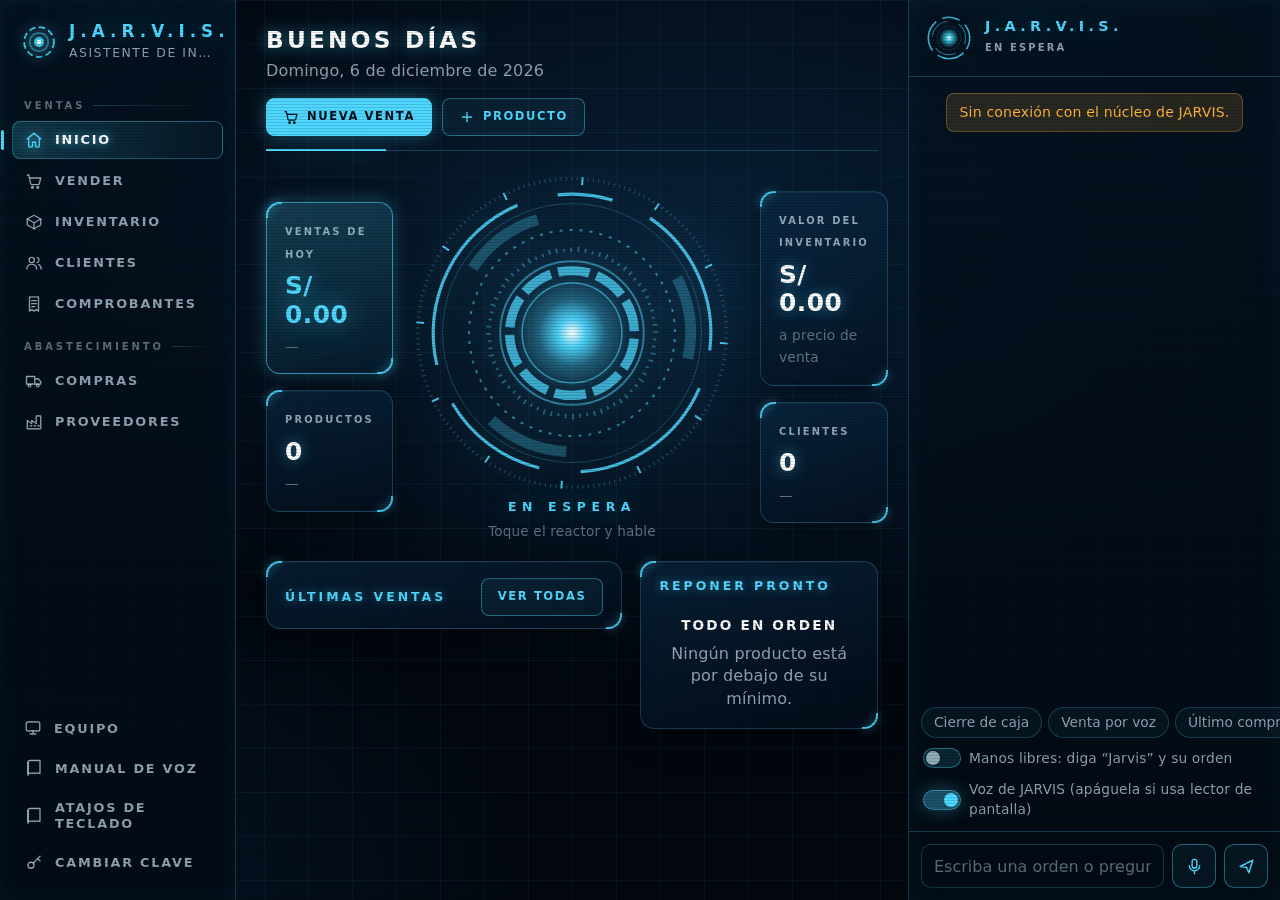
==== src/main/resources/static/index.html @ 6d007432 "chat de voz Y cerebro offline" ====
<!DOCTYPE html>
<html lang="es">
<head>
<meta charset="UTF-8">
<meta name="viewport" content="width=device-width, initial-scale=1, viewport-fit=cover">
<meta name="theme-color" content="#02070f">
<link rel="manifest" href="manifest.json">
<link rel="icon" href="icon.svg">
<title>J.A.R.V.I.S.</title>
<style>
  /* Holograma JARVIS: la identidad de Iron Man, pulida. Fondo azul noche con brillo cian, cuadrícula sutil,
     paneles de vidrio con esquinas de mira, Orbitron y Rajdhani si están instaladas (no se descargan: sin internet); si no, Segoe UI.
     Un solo estilo oscuro (un holograma claro pierde el efecto). Sin Internet, las fuentes caen a las del sistema. */
  :root {
    --c: 79, 216, 255;                       /* cian holográfico (r,g,b) */
    --bg: #02070f; --surface: rgba(8, 32, 56, .46); --surface-2: rgba(10, 40, 70, .55); --hover: rgba(var(--c), .1);
    --border: rgba(var(--c), .22); --border-strong: rgba(var(--c), .42);
    --text: #d8f2ff; --muted: rgba(216, 242, 255, .66); --faint: rgba(216, 242, 255, .42);
    --accent: rgb(var(--c)); --accent-rgb: 79, 216, 255; --accent-ink: #021018; --accent-weak: rgba(var(--c), .12);
    --ok: #3ee6a4; --ok-weak: rgba(62, 230, 164, .13); --warn: #ffb43c; --warn-weak: rgba(255, 180, 60, .14);
    --danger: #ff6b6b; --danger-weak: rgba(255, 107, 107, .14);
    --glow: 0 0 18px rgba(var(--c), .35); --glow-fuerte: 0 0 26px rgba(var(--c), .6);
    --shadow: 0 10px 30px rgba(0, 0, 0, .35); --shadow-lg: 0 24px 60px rgba(0, 0, 0, .6);
    --radius: 14px; --radius-sm: 9px;
    --head: "Orbitron", "Segoe UI Variable Display", "Segoe UI", system-ui, sans-serif;
    --font: "Rajdhani", "Segoe UI Variable Text", "Segoe UI", system-ui, -apple-system, Roboto, sans-serif;
    --display: var(--head);
    --mono: "Cascadia Mono", Consolas, ui-monospace, monospace;
    color-scheme: dark;
  }

  * { box-sizing: border-box; }
  html, body { height: 100%; }
  body {
    margin: 0; color: var(--text); font: 500 16px/1.4 var(--font); -webkit-font-smoothing: antialiased; letter-spacing: .01em;
    background:
      radial-gradient(1200px 700px at 55% 30%, rgba(20, 80, 130, .38), transparent 60%),
      radial-gradient(900px 600px at 0% 100%, rgba(10, 60, 100, .3), transparent 60%),
      linear-gradient(rgba(var(--c), .05) 1px, transparent 1px) 0 0 / 44px 44px,
      linear-gradient(90deg, rgba(var(--c), .05) 1px, transparent 1px) 0 0 / 44px 44px,
      var(--bg);
  }
  /* líneas de barrido muy suaves */
  body::after { content: ""; position: fixed; inset: 0; pointer-events: none; z-index: 90;
    background: repeating-linear-gradient(0deg, rgba(0, 0, 0, .14) 0 1px, transparent 1px 3px); mix-blend-mode: multiply; }
  button, input, select, textarea { font: inherit; color: inherit; }
  [hidden] { display: none !important; }
  .num { font-variant-numeric: tabular-nums; }
  :focus-visible { outline: 2px solid var(--accent); outline-offset: 2px; }
  /* accesibilidad: texto solo para lectores de pantalla, saltos de teclado, filas que se abren con Enter */
  .sr-only { position: absolute; width: 1px; height: 1px; padding: 0; margin: -1px; overflow: hidden; clip: rect(0 0 0 0); white-space: nowrap; border: 0; }
  .saltar { position: fixed; left: 12px; top: -80px; z-index: 100; padding: 10px 14px; border-radius: 8px; border: 1px solid var(--accent);
            background: #04121f; color: #fff; font: inherit; cursor: pointer; }
  .saltar:focus { top: 12px; }
  .tabla tr.clic:focus-visible { outline: 2px solid var(--accent); outline-offset: -2px; }
  canvas[role="button"]:focus-visible { outline: 2px solid var(--accent); outline-offset: 4px; border-radius: 50%; }
  .atajos-lista { display: grid; grid-template-columns: auto 1fr; gap: 6px 14px; margin: 0 0 12px; }
  .atajos-lista dt { font-family: var(--mono); color: var(--accent); white-space: nowrap; }
  .atajos-lista dd { margin: 0; }
  @media (prefers-reduced-motion: reduce) { *, *::before, *::after { transition-duration: .01ms !important; animation-duration: .01ms !important; } }
  ::selection { background: rgba(var(--c), .35); }
  ::-webkit-scrollbar { width: 8px; height: 8px; } ::-webkit-scrollbar-thumb { background: rgba(var(--c), .25); border-radius: 8px; }
  ::-webkit-scrollbar-track { background: transparent; }
  @media (prefers-reduced-motion: reduce) { *, *::before, *::after { animation: none !important; transition: none !important; } }

  /* ---------------------------------------------------------------- estructura */
  .app { height: 100%; display: grid; grid-template-columns: 236px minmax(0, 1fr) 372px; }
  .vista { min-width: 0; overflow-y: auto; padding: 26px 30px 48px; }
  .pagina { max-width: 1200px; margin: 0 auto; animation: aparece .35s ease-out; }
  @keyframes aparece { from { opacity: 0; transform: translateY(6px); } }
  .pagina > header { display: flex; align-items: flex-end; justify-content: space-between; gap: 16px; flex-wrap: wrap; margin-bottom: 22px;
                     padding-bottom: 14px; border-bottom: 1px solid var(--border); position: relative; }
  .pagina > header::after { content: ""; position: absolute; left: 0; bottom: -1px; width: 120px; height: 2px; background: var(--accent); box-shadow: var(--glow-fuerte); }
  .pagina h1 { margin: 0; font: 700 1.45rem/1.2 var(--head); letter-spacing: .14em; text-transform: uppercase; color: #fff;
               text-shadow: 0 0 16px rgba(var(--c), .55); text-wrap: balance; }
  .pagina .sub { margin: 6px 0 0; color: var(--muted); }

  /* ---------------------------------------------------------------- menú lateral */
  .nav { background: linear-gradient(180deg, rgba(4, 18, 32, .85), rgba(2, 10, 20, .9)); border-right: 1px solid var(--border);
         color: var(--text); display: flex; flex-direction: column; padding: 18px 12px; gap: 3px; min-height: 0; overflow-y: auto;
         box-shadow: inset -1px 0 24px rgba(var(--c), .06); }
  .marca { display: flex; align-items: center; gap: 11px; padding: 4px 8px 20px; }
  .marca svg { flex: 0 0 38px; filter: drop-shadow(0 0 8px rgba(var(--c), .8)); animation: gira 18s linear infinite; }
  @keyframes gira { to { transform: rotate(360deg); } }
  .marca b { display: block; font: 800 1.05rem/1.1 var(--head); letter-spacing: .3em; color: var(--accent); text-shadow: var(--glow-fuerte); }
  .marca small { display: block; font-size: .78rem; color: var(--muted); margin-top: 4px; max-width: 150px; white-space: nowrap; overflow: hidden;
                 text-overflow: ellipsis; letter-spacing: .12em; text-transform: uppercase; }
  .nav .item { position: relative; display: flex; align-items: center; gap: 12px; padding: 9px 12px; border-radius: 8px; color: var(--muted);
               text-decoration: none; font: 600 .8rem/1.2 var(--head); letter-spacing: .14em; text-transform: uppercase; border: 1px solid transparent;
               transition: color .2s, background .2s, border-color .2s; }
  .nav .item svg { width: 18px; height: 18px; flex: 0 0 18px; stroke: currentColor; }
  .nav .item:hover { color: #fff; background: rgba(var(--c), .07); border-color: rgba(var(--c), .2); }
  .nav .item.activo { color: #fff; background: linear-gradient(90deg, rgba(var(--c), .2), rgba(var(--c), .03)); border-color: rgba(var(--c), .35);
                      text-shadow: 0 0 10px rgba(var(--c), .8); }
  .nav .item.activo::before { content: ""; position: absolute; left: -12px; top: 8px; bottom: 8px; width: 3px; border-radius: 3px;
                              background: var(--accent); box-shadow: var(--glow-fuerte); }
  .nav .item.activo svg { color: var(--accent); filter: drop-shadow(0 0 6px rgba(var(--c), .9)); }
  .nav .seccion { font: 600 .62rem/1 var(--head); letter-spacing: .3em; text-transform: uppercase; color: var(--faint); padding: 16px 12px 7px;
                  display: flex; align-items: center; gap: 8px; }
  .nav .seccion::after { content: ""; flex: 1; height: 1px; background: linear-gradient(90deg, var(--border), transparent); }
  .nav .pie { margin-top: auto; padding-top: 14px; display: flex; flex-direction: column; gap: 3px; }
  .nav .pie button.item { background: none; width: 100%; text-align: left; cursor: pointer; }
  details.equipo { border-radius: 8px; }
  details.equipo summary { list-style: none; cursor: pointer; display: flex; align-items: center; gap: 12px; padding: 9px 12px; border-radius: 8px;
                           font: 600 .8rem/1.2 var(--head); letter-spacing: .14em; text-transform: uppercase; color: var(--muted); }
  details.equipo summary::-webkit-details-marker { display: none; }
  details.equipo summary:hover { color: #fff; background: rgba(var(--c), .07); }
  details.equipo summary svg { width: 18px; height: 18px; stroke: currentColor; }
  .medidores { padding: 6px 12px 10px; display: grid; gap: 9px; font-size: .82rem; }
  .medidor { display: grid; grid-template-columns: 52px 1fr 44px; align-items: center; gap: 8px; color: var(--muted); }
  .medidor i { height: 4px; border-radius: 3px; background: rgba(var(--c), .1); overflow: hidden; }
  .medidor i b { display: block; height: 100%; width: 0; background: var(--accent); box-shadow: var(--glow); border-radius: 3px; transition: width .6s; }
  .medidor i b.alto { background: var(--warn); }
  .medidor span:last-child { text-align: right; color: var(--text); font-variant-numeric: tabular-nums; }
  .medidores dl { margin: 4px 0 0; display: grid; grid-template-columns: auto 1fr; gap: 3px 10px; }
  .medidores dt { color: var(--faint); } .medidores dd { margin: 0; color: var(--accent); text-align: right; word-break: break-all; }

  /* ---------------------------------------------------------------- paneles de vidrio */
  .tarjeta { position: relative; background: linear-gradient(160deg, rgba(12, 48, 80, .5), rgba(4, 16, 30, .6)); border: 1px solid var(--border);
             border-radius: var(--radius); box-shadow: var(--shadow), inset 0 1px 0 rgba(255, 255, 255, .04); backdrop-filter: blur(8px); }
  /* esquinas de mira holográfica */
  .tarjeta::before, .tarjeta::after { content: ""; position: absolute; width: 14px; height: 14px; border: 2px solid var(--accent);
                                      pointer-events: none; opacity: .85; filter: drop-shadow(0 0 4px rgba(var(--c), .8)); }
  .tarjeta::before { top: -1px; left: -1px; border-right: 0; border-bottom: 0; border-top-left-radius: var(--radius); }
  .tarjeta::after { bottom: -1px; right: -1px; border-left: 0; border-top: 0; border-bottom-right-radius: var(--radius); }
  .tarjeta > h2, .tarjeta-cab h2 { margin: 0; font: 600 .78rem/1.3 var(--head); letter-spacing: .24em; text-transform: uppercase; color: var(--accent);
                                   text-shadow: 0 0 10px rgba(var(--c), .5); }
  .tarjeta-cab { display: flex; align-items: center; justify-content: space-between; gap: 10px; padding: 16px 18px 12px; }
  .tarjeta-cab small { color: var(--muted); }
  .boton { display: inline-flex; align-items: center; justify-content: center; gap: 8px; height: 38px; padding: 0 16px; border-radius: 8px;
           border: 1px solid var(--border-strong); background: rgba(var(--c), .06); color: var(--accent); cursor: pointer; white-space: nowrap;
           text-decoration: none; font: 600 .72rem/1 var(--head); letter-spacing: .14em; text-transform: uppercase;
           transition: background .2s, box-shadow .2s, color .2s; }
  .boton:hover { background: rgba(var(--c), .16); color: #fff; box-shadow: var(--glow); }
  .boton svg { width: 16px; height: 16px; stroke: currentColor; }
  .boton.primario { background: var(--accent); border-color: var(--accent); color: var(--accent-ink); box-shadow: var(--glow); }
  .boton.primario:hover { background: #8fe6ff; box-shadow: var(--glow-fuerte); }
  .boton.peligro { background: rgba(255, 107, 107, .15); border-color: var(--danger); color: var(--danger); }
  .boton.peligro:hover { background: var(--danger); color: #1a0505; box-shadow: 0 0 20px rgba(255, 107, 107, .5); }
  .boton.grande { height: 50px; font-size: .85rem; padding: 0 22px; }
  .boton:disabled { opacity: .4; cursor: default; box-shadow: none; }
  .icono { width: 34px; height: 34px; display: inline-grid; place-items: center; border-radius: 8px; border: 1px solid transparent;
           background: none; color: var(--muted); cursor: pointer; transition: color .2s, background .2s; }
  .icono:hover { background: rgba(var(--c), .12); color: var(--accent); border-color: var(--border); box-shadow: var(--glow); }
  .icono.peligro:hover { color: var(--danger); background: var(--danger-weak); border-color: rgba(255, 107, 107, .4); box-shadow: none; }
  .icono svg { width: 17px; height: 17px; stroke: currentColor; }
  .campo { height: 40px; padding: 0 12px; border-radius: 8px; border: 1px solid var(--border); background: rgba(2, 12, 24, .7); color: #fff;
           outline: none; min-width: 0; width: 100%; font-size: 1rem; transition: border-color .2s, box-shadow .2s; }
  textarea.campo { height: auto; padding: 10px 12px; }
  select.campo option { background: #061a2c; color: var(--text); }
  .campo:focus { border-color: var(--accent); box-shadow: 0 0 0 3px rgba(var(--c), .15), var(--glow); }
  .campo::placeholder { color: var(--faint); }
  input[type="date"].campo::-webkit-calendar-picker-indicator { filter: invert(.8) sepia(1) hue-rotate(160deg); }
  .buscador { position: relative; }
  .buscador svg { position: absolute; left: 12px; top: 50%; transform: translateY(-50%); width: 17px; height: 17px; stroke: var(--accent); opacity: .7; pointer-events: none; }
  .buscador .campo { padding-left: 38px; }
  .barra { display: flex; gap: 10px; align-items: center; flex-wrap: wrap; margin-bottom: 14px; }
  .barra .buscador { flex: 1 1 260px; }
  .barra select.campo, .barra input[type="date"].campo { width: auto; flex: 0 0 auto; }
  .etiqueta { display: inline-flex; align-items: center; gap: 5px; padding: 2px 9px; border-radius: 999px; font: 600 .66rem/1.5 var(--head);
              letter-spacing: .1em; text-transform: uppercase; background: rgba(var(--c), .08); color: var(--muted); border: 1px solid var(--border); white-space: nowrap; }
  .etiqueta.ok { background: var(--ok-weak); color: var(--ok); border-color: rgba(62, 230, 164, .35); }
  .etiqueta.aviso { background: var(--warn-weak); color: var(--warn); border-color: rgba(255, 180, 60, .4); }
  .etiqueta.mal { background: var(--danger-weak); color: var(--danger); border-color: rgba(255, 107, 107, .4); }
  .etiqueta.acento { background: rgba(var(--c), .14); color: var(--accent); border-color: rgba(var(--c), .4); }
  .vacio { text-align: center; padding: 42px 20px; color: var(--muted); }
  .vacio b { display: block; color: #fff; font: 600 .85rem/1.4 var(--head); letter-spacing: .16em; text-transform: uppercase; margin-bottom: 8px; }
  .vacio .acciones { margin-top: 16px; display: flex; gap: 10px; justify-content: center; flex-wrap: wrap; }

  /* tablas */
  .tabla-caja { overflow-x: auto; }
  table.tabla { width: 100%; border-collapse: collapse; }
  .tabla th { text-align: left; font: 600 .62rem/1.3 var(--head); letter-spacing: .2em; text-transform: uppercase; color: var(--accent);
              padding: 11px 14px; border-bottom: 1px solid var(--border-strong); background: rgba(var(--c), .05); white-space: nowrap; }
  .tabla td { padding: 11px 14px; border-bottom: 1px dashed rgba(var(--c), .14); vertical-align: middle; }
  .tabla tr:last-child td { border-bottom: 0; }
  .tabla tbody tr { transition: background .15s; }
  .tabla tbody tr:hover td { background: rgba(var(--c), .07); }
  .tabla .der { text-align: right; white-space: nowrap; } .tabla .centro { text-align: center; }
  .tabla tr.clic { cursor: pointer; }
  .tabla .acciones { white-space: nowrap; text-align: right; width: 1%; }
  .nombre-prod b { font-weight: 600; color: #fff; }
  .nombre-prod small { display: block; color: var(--faint); font-size: .82rem; margin-top: 1px; }
  .stock-ctrl { display: inline-flex; align-items: center; border: 1px solid var(--border); border-radius: 8px; overflow: hidden; background: rgba(2, 12, 24, .5); }
  .stock-ctrl button { width: 30px; height: 30px; border: 0; background: rgba(var(--c), .06); color: var(--accent); cursor: pointer; font-size: 1rem; }
  .stock-ctrl button:hover { background: rgba(var(--c), .2); color: #fff; }
  .stock-ctrl span { min-width: 92px; text-align: center; padding: 0 8px; font-variant-numeric: tabular-nums; color: var(--accent); }
  tr.bajo .stock-ctrl { border-color: var(--warn); box-shadow: 0 0 10px rgba(255, 180, 60, .25); } tr.bajo .stock-ctrl span { color: var(--warn); }
  tr.sin .stock-ctrl { border-color: var(--danger); box-shadow: 0 0 10px rgba(255, 107, 107, .25); } tr.sin .stock-ctrl span { color: var(--danger); }

  /* ---------------------------------------------------------------- inicio: reactor al centro */
  .hero { display: grid; grid-template-columns: minmax(0, 1fr) minmax(260px, 340px) minmax(0, 1fr); gap: 18px; align-items: center; margin-bottom: 20px; }
  .kpi-col { display: grid; gap: 16px; }
  .hero-centro { display: flex; flex-direction: column; align-items: center; gap: 8px; }
  #reactorGrande { width: min(100%, 320px); aspect-ratio: 1; cursor: pointer; filter: drop-shadow(0 0 22px rgba(var(--c), .45)); }
  .hero-estado { font: 600 .78rem/1 var(--head); letter-spacing: .45em; color: var(--accent); text-shadow: var(--glow-fuerte); text-transform: uppercase; }
  .hero-estado.pensando { color: var(--warn); text-shadow: 0 0 14px var(--warn); }
  .hero-pista { font-size: .85rem; color: var(--faint); }
  .kpi { padding: 16px 18px; }
  .kpi span { font: 600 .62rem/1.3 var(--head); letter-spacing: .22em; text-transform: uppercase; color: var(--muted); }
  .kpi strong { display: block; font: 700 1.55rem/1.15 var(--head); margin: 8px 0 6px; color: #fff; font-variant-numeric: tabular-nums;
                text-shadow: 0 0 14px rgba(var(--c), .5); letter-spacing: .02em; }
  .kpi small { color: var(--faint); font-size: .86rem; }
  .kpi.destacado { border-color: rgba(var(--c), .6); background: linear-gradient(160deg, rgba(var(--c), .22), rgba(6, 30, 50, .6)); box-shadow: var(--shadow), var(--glow); }
  .kpi.destacado strong { color: var(--accent); text-shadow: var(--glow-fuerte); }
  .kpis { display: grid; grid-template-columns: repeat(4, minmax(0, 1fr)); gap: 16px; margin-bottom: 18px; }
  .rejilla-2 { display: grid; grid-template-columns: minmax(0, 1.5fr) minmax(0, 1fr); gap: 18px; align-items: start; }
  .lista-reponer { list-style: none; margin: 0; padding: 0 6px 8px; }
  .lista-reponer li { display: flex; align-items: center; justify-content: space-between; gap: 10px; padding: 10px 12px; border-radius: 8px; }
  .lista-reponer li:hover { background: rgba(var(--c), .06); }
  .lista-reponer b { color: #fff; }
  .lista-reponer small { display: block; color: var(--faint); font-size: .82rem; }
  .rapido { display: flex; gap: 10px; flex-wrap: wrap; }

  /* ---------------------------------------------------------------- vender (punto de venta) */
  .pos { display: grid; grid-template-columns: minmax(0, 1.25fr) minmax(330px, 1fr); gap: 18px; align-items: start; }
  .pos-busqueda { padding: 16px; }
  .resultados { display: grid; grid-template-columns: repeat(auto-fill, minmax(190px, 1fr)); gap: 10px; margin-top: 14px; max-height: 60vh; overflow-y: auto; padding: 2px; }
  .prod-boton { text-align: left; padding: 12px; border: 1px solid var(--border); border-radius: 10px; background: rgba(2, 14, 28, .55); cursor: pointer;
                transition: border-color .2s, box-shadow .2s, transform .15s; }
  .prod-boton:hover { border-color: var(--accent); box-shadow: var(--glow); transform: translateY(-1px); }
  .prod-boton b { display: block; font-weight: 600; line-height: 1.25; color: #fff; }
  .prod-boton span { display: flex; justify-content: space-between; margin-top: 8px; font-size: .88rem; color: var(--muted); font-variant-numeric: tabular-nums; }
  .prod-boton span strong { color: var(--accent); font-family: var(--head); font-size: .8rem; letter-spacing: .04em; }
  .prod-boton.agotado { opacity: .4; cursor: not-allowed; }
  .ticket { position: sticky; top: 0; display: flex; flex-direction: column; }
  .ticket .tarjeta-cab { border-bottom: 1px solid var(--border); }
  .segmentado { display: inline-flex; background: rgba(2, 12, 24, .6); border: 1px solid var(--border); border-radius: 9px; padding: 3px; }
  .segmentado button { border: 0; background: none; padding: 6px 12px; border-radius: 6px; cursor: pointer; font: 600 .66rem/1 var(--head);
                       letter-spacing: .12em; text-transform: uppercase; color: var(--muted); }
  .segmentado button.activo { background: var(--accent); color: var(--accent-ink); box-shadow: var(--glow); }
  .ticket-cliente { padding: 12px 18px; border-bottom: 1px solid var(--border); display: grid; gap: 6px; }
  .ticket-cliente .fila { display: flex; gap: 8px; }
  .ticket-cliente small { color: var(--muted); min-height: 1.2em; }
  .ticket-cliente small.ok { color: var(--ok); } .ticket-cliente small.mal { color: var(--warn); }
  .ticket-cliente a { color: var(--accent); }
  .lineas { list-style: none; margin: 0; padding: 6px 10px; max-height: 42vh; overflow-y: auto; }
  .lineas li { display: grid; grid-template-columns: minmax(0, 1fr) 84px 84px 30px; align-items: center; gap: 8px; padding: 8px; border-radius: 8px; }
  .lineas li:hover { background: rgba(var(--c), .06); }
  .lineas b { font-weight: 600; display: block; line-height: 1.25; color: #fff; }
  .lineas small { color: var(--faint); font-size: .82rem; }
  .lineas input { height: 32px; text-align: center; padding: 0 6px; }
  .lineas .importe { text-align: right; font-variant-numeric: tabular-nums; font-weight: 600; color: var(--accent); }
  .lineas-vacio { padding: 30px 18px; text-align: center; color: var(--faint); }
  .totales { padding: 12px 18px; border-top: 1px solid var(--border); display: grid; gap: 4px; font-variant-numeric: tabular-nums; }
  .totales div { display: flex; justify-content: space-between; color: var(--muted); font-size: .95rem; }
  .totales .total { color: #fff; font: 700 1.35rem/1.3 var(--head); margin-top: 6px; letter-spacing: .04em; }
  .totales .total span:last-child { color: var(--accent); text-shadow: var(--glow-fuerte); }
  .ticket-acciones { padding: 0 18px 18px; display: grid; grid-template-columns: auto 1fr; gap: 10px; }

  /* ---------------------------------------------------------------- compras, cifras */
  .cifras { display: flex; gap: 10px; flex-wrap: wrap; margin-bottom: 14px; }
  .cifras .tarjeta { padding: 10px 16px; display: flex; gap: 10px; align-items: baseline; }
  .cifras .tarjeta::before, .cifras .tarjeta::after { width: 9px; height: 9px; }
  .cifras span { color: var(--muted); font-size: .88rem; } .cifras b { font-family: var(--head); font-size: .9rem; color: var(--accent); font-variant-numeric: tabular-nums; }
  .modal-box.ancho { width: min(840px, 100%); }
  .compra-linea { display: grid; grid-template-columns: minmax(0, 1fr) 110px 130px auto; gap: 8px; align-items: end; margin-top: 6px; }
  .compra-linea label { display: flex; flex-direction: column; gap: 5px; font-size: .85rem; font-weight: 600; }
  .tabla.compacta td, .tabla.compacta th { padding: 8px 10px; }
  .proveedor-nombre { min-height: 1.3em; font-size: .9rem; color: var(--muted); }
  .proveedor-nombre.ok { color: var(--ok); }

  /* ---------------------------------------------------------------- asistente (JARVIS) */
  .asistente { background: linear-gradient(180deg, rgba(4, 18, 32, .82), rgba(2, 10, 20, .92)); border-left: 1px solid var(--border);
               display: flex; flex-direction: column; min-height: 0; box-shadow: inset 1px 0 24px rgba(var(--c), .06); }
  .asis-cab { display: flex; align-items: center; gap: 12px; padding: 14px 16px; border-bottom: 1px solid var(--border); }
  .asis-cab canvas { width: 48px; height: 48px; flex: 0 0 48px; cursor: pointer; border-radius: 50%; }
  .asis-cab b { display: block; font: 800 .9rem/1.2 var(--head); letter-spacing: .3em; color: var(--accent); text-shadow: var(--glow-fuerte); }
  .asis-cab small { font: 600 .62rem/1.4 var(--head); letter-spacing: .22em; text-transform: uppercase; color: var(--muted); }
  .asis-cab small.escuchando { color: var(--accent); } .asis-cab small.pensando { color: var(--warn); }
  .asis-cab .cerrar { margin-left: auto; display: none; }
  #log { flex: 1; overflow-y: auto; padding: 16px; display: flex; flex-direction: column; gap: 10px; }
  .msg { max-width: 90%; padding: 9px 13px; border-radius: 12px; line-height: 1.38; white-space: pre-wrap; word-break: break-word; font-size: .98rem; }
  .msg.yo { align-self: flex-end; background: rgba(var(--c), .18); border: 1px solid rgba(var(--c), .45); color: #fff; border-bottom-right-radius: 3px; }
  .msg.jarvis { align-self: flex-start; background: rgba(2, 14, 28, .7); border: 1px solid var(--border); border-left: 2px solid var(--accent);
                color: var(--accent); border-bottom-left-radius: 3px; box-shadow: inset 0 0 20px rgba(var(--c), .05); }
  .msg.sistema { align-self: center; background: var(--warn-weak); color: var(--warn); font-size: .88rem; text-align: center; border-radius: 8px;
                 border: 1px solid rgba(255, 180, 60, .3); }
  .msg .hora { display: block; font: 600 .56rem/1.2 var(--head); letter-spacing: .16em; opacity: .55; margin-top: 5px; }
  .msg .ver { margin-top: 8px; }
  .carrito-voz { margin: 0 12px 10px; border: 1px solid var(--accent); border-radius: 12px; background: rgba(var(--c), .08); padding: 10px 12px; box-shadow: var(--glow); }
  .carrito-voz header { display: flex; justify-content: space-between; align-items: center; font: 600 .66rem/1.2 var(--head); letter-spacing: .2em;
                        text-transform: uppercase; color: var(--accent); margin-bottom: 8px; }
  .carrito-voz header b { font-size: .85rem; color: #fff; }
  .carrito-voz .opc { display: flex; gap: 6px; margin-bottom: 6px; }
  .carrito-voz select, .carrito-voz input { height: 32px; font-size: .9rem; }
  .carrito-voz ul { list-style: none; margin: 0; padding: 0; font-size: .92rem; }
  .carrito-voz li { display: flex; justify-content: space-between; gap: 8px; padding: 2px 0; }
  .carrito-voz .pie-carrito { display: flex; justify-content: space-between; align-items: center; margin-top: 8px; gap: 8px; }
  .atajos { display: flex; gap: 6px; padding: 0 12px 10px; overflow-x: auto; scrollbar-width: none; }
  .atajo { flex: 0 0 auto; border: 1px solid var(--border); background: rgba(var(--c), .05); border-radius: 999px; padding: 5px 12px; font-size: .86rem;
           cursor: pointer; color: var(--muted); transition: all .2s; }
  .atajo:hover { border-color: var(--accent); color: #fff; box-shadow: var(--glow); }
  .composer { border-top: 1px solid var(--border); padding: 12px; display: flex; gap: 8px; align-items: center; }
  .composer .campo { height: 44px; border-radius: 10px; }
  .mic { width: 44px; height: 44px; flex: 0 0 44px; border-radius: 10px; border: 1px solid var(--border-strong); background: rgba(var(--c), .06);
         cursor: pointer; display: grid; place-items: center; color: var(--accent); transition: all .2s; }
  .mic:hover { box-shadow: var(--glow); background: rgba(var(--c), .16); }
  .mic svg { width: 19px; height: 19px; stroke: currentColor; }
  .mic.activo { background: var(--accent); border-color: var(--accent); color: var(--accent-ink); box-shadow: var(--glow-fuerte); animation: late 1.2s ease-in-out infinite; }
  @keyframes late { 50% { box-shadow: 0 0 34px rgba(var(--c), .9); } }
  .transcripcion { min-height: 0; padding: 0 16px; font-size: .92rem; color: var(--accent); font-style: italic; }
  .transcripcion:not(:empty) { padding: 0 16px 8px; }
  .manos-libres { display: flex; align-items: center; gap: 8px; padding: 0 14px 12px; font-size: .86rem; color: var(--muted); }
  .interruptor { position: relative; width: 38px; height: 20px; border-radius: 999px; background: rgba(var(--c), .12); border: 1px solid var(--border-strong);
                 cursor: pointer; flex: 0 0 38px; }
  .interruptor::after { content: ""; position: absolute; top: 2px; left: 2px; width: 14px; height: 14px; border-radius: 50%; background: var(--muted); transition: transform .2s, background .2s; }
  .interruptor.activo { background: rgba(var(--c), .35); box-shadow: var(--glow); }
  .interruptor.activo::after { transform: translateX(18px); background: var(--accent); }
  .fab { display: none; position: fixed; right: max(18px, env(safe-area-inset-right)); bottom: max(18px, env(safe-area-inset-bottom)); z-index: 30;
         width: 62px; height: 62px; border-radius: 50%; border: 1px solid var(--border-strong); background: #020a14; box-shadow: var(--shadow-lg), var(--glow-fuerte);
         cursor: pointer; padding: 5px; }
  .fab canvas { width: 100%; height: 100%; }
  .velo { display: none; }

  /* ---------------------------------------------------------------- ventanas */
  .modal { position: fixed; inset: 0; z-index: 60; background: rgba(1, 5, 12, .72); backdrop-filter: blur(4px); display: none;
           align-items: center; justify-content: center; padding: 16px; }
  .modal.show { display: flex; }
  .modal-box { position: relative; width: min(580px, 100%); max-height: calc(100vh - 32px); overflow-y: auto;
               background: linear-gradient(160deg, rgba(10, 44, 74, .92), rgba(3, 14, 26, .97)); border-radius: 14px;
               box-shadow: var(--shadow-lg), var(--glow); border: 1px solid var(--border-strong); padding: 22px 24px; animation: entra .22s ease-out; }
  @keyframes entra { from { transform: translateY(10px) scale(.98); opacity: 0; } }
  .modal-box h3 { margin: 0 0 6px; font: 700 .95rem/1.3 var(--head); letter-spacing: .2em; text-transform: uppercase; color: var(--accent);
                  text-shadow: 0 0 12px rgba(var(--c), .6); }
  .modal-box > p { color: var(--muted); margin: 0 0 14px; }
  .modal-btns { display: flex; gap: 10px; justify-content: flex-end; margin-top: 18px; flex-wrap: wrap; }
  .form-grid { display: grid; grid-template-columns: 1fr 1fr; gap: 14px; margin-top: 16px; }
  .form-grid label { display: flex; flex-direction: column; gap: 6px; font: 600 .62rem/1.3 var(--head); letter-spacing: .16em; text-transform: uppercase; color: var(--muted); }
  .form-grid label i { font: 400 .82rem/1.3 var(--font); letter-spacing: 0; text-transform: none; color: var(--faint); font-style: normal; }
  .form-grid .full { grid-column: 1 / -1; }
  .form-grid .campo { font: 500 1rem/1 var(--font); letter-spacing: 0; text-transform: none; }
  .form-hint { margin: -4px 0 0; font-size: .92rem; color: var(--ok); min-height: 1.2em; }
  .form-hint.mal { color: var(--danger); }
  .form-hint:empty { display: none; }
  .form-err { color: var(--danger); min-height: 1.2em; margin: 12px 0 0; font-size: .95rem; }
  .form-err:empty { display: none; }
  .modal-box.lote { width: min(740px, 100%); }
  .lote-ayuda { font-size: .92rem; color: var(--muted); margin: 10px 0; }
  .lote-ayuda code, .lote-ej { font-family: var(--mono); font-size: .82rem; color: var(--accent); }
  .lote-ej { display: block; white-space: pre; overflow-x: auto; background: rgba(2, 12, 24, .7); border: 1px dashed var(--border-strong);
             border-radius: 8px; padding: 10px 12px; margin: 6px 0 12px; }
  .lote-txt { min-height: 190px; resize: vertical; font-family: var(--mono); font-size: .88rem; white-space: pre; }
  .lote-voz-fila { display: flex; align-items: center; gap: 10px; flex-wrap: wrap; margin-top: 10px; }
  .lote-voz { flex: 1; min-width: 0; font-size: .9rem; color: var(--muted); }
  .lote-file { display: flex; align-items: center; gap: 8px; flex-wrap: wrap; margin: 12px 0; font-size: .9rem; color: var(--muted); }
  .lote-res:empty { display: none; }
  .lote-res { border-top: 1px solid var(--border); padding-top: 12px; margin-top: 12px; font-size: .92rem; }
  .lote-cifras { display: flex; gap: 8px; flex-wrap: wrap; margin-bottom: 8px; }
  .lote-lista { margin: 0 0 10px; padding-left: 18px; max-height: 150px; overflow-y: auto; font-size: .9rem; }
  .lote-lista li.err b { color: var(--danger); } .lote-lista li.omit b { color: var(--warn); }

  /* comprobante */
  .modal-box.recibo { width: min(470px, 100%); }
  .rc-head { text-align: center; margin-bottom: 14px; }
  .rc-head b { display: block; font: 700 1.05rem/1.3 var(--head); letter-spacing: .12em; color: #fff; text-shadow: var(--glow); }
  .rc-head span { display: block; font-size: .9rem; color: var(--muted); }
  .rc-doc { text-align: center; border: 1px solid var(--accent); border-radius: 10px; padding: 8px; margin-bottom: 12px; box-shadow: var(--glow);
            background: rgba(var(--c), .06); }
  .rc-doc b { display: block; font: 600 .62rem/1.4 var(--head); letter-spacing: .2em; color: var(--accent); }
  .rc-doc span { font: 700 1.05rem/1.4 var(--head); letter-spacing: .12em; color: #fff; }
  .rc-anulado { color: var(--danger); font: 700 .75rem/1.4 var(--head); letter-spacing: .4em; }
  .rc-meta { display: flex; justify-content: space-between; gap: 10px; font-size: .9rem; color: var(--muted); padding: 6px 0; border-bottom: 1px dashed var(--border-strong); }
  .rc-cliente { font-size: .95rem; padding: 8px 0; border-bottom: 1px dashed var(--border-strong); }
  .rc-table { width: 100%; border-collapse: collapse; margin: 8px 0; font-size: .95rem; }
  .rc-table th { text-align: left; font: 600 .58rem/1.3 var(--head); letter-spacing: .16em; color: var(--accent); padding: 4px 0; }
  .rc-table td { padding: 5px 0; vertical-align: top; }
  .rc-table .n { text-align: right; white-space: nowrap; padding-left: 10px; font-variant-numeric: tabular-nums; }
  .rc-sub { display: flex; justify-content: space-between; font-size: .92rem; color: var(--muted); padding: 2px 0; font-variant-numeric: tabular-nums; }
  .rc-total { display: flex; justify-content: space-between; align-items: baseline; padding: 10px 0 6px; border-top: 1px solid var(--border-strong); margin-top: 6px; }
  .rc-total span { font: 600 .75rem/1 var(--head); letter-spacing: .3em; }
  .rc-total b { font: 700 1.35rem/1.2 var(--head); color: var(--accent); text-shadow: var(--glow-fuerte); font-variant-numeric: tabular-nums; }
  .rc-letras { font-size: .82rem; color: var(--muted); padding: 2px 0; }
  .rc-foot { text-align: center; font-size: .86rem; color: var(--faint); margin-top: 10px; }

  /* avisos */
  .avisos { position: fixed; left: 50%; bottom: 22px; transform: translateX(-50%); z-index: 80; display: flex; flex-direction: column; gap: 8px;
            align-items: center; pointer-events: none; width: min(540px, calc(100% - 32px)); }
  .toast { pointer-events: auto; background: rgba(4, 22, 38, .95); color: var(--accent); border: 1px solid var(--accent); padding: 11px 16px;
           border-radius: 10px; box-shadow: var(--shadow-lg), var(--glow); font-size: .95rem; animation: entra .2s ease-out; max-width: 100%; }
  .toast.mal { background: rgba(40, 8, 10, .95); border-color: var(--danger); color: #ffd0d0; box-shadow: var(--shadow-lg), 0 0 18px rgba(255, 107, 107, .4); }

  /* ---------------------------------------------------------------- ventanas medianas: el asistente se abre aparte */
  @media (max-width: 1240px) {
    .app { grid-template-columns: 224px minmax(0, 1fr); }
    .asistente { position: fixed; top: 0; right: 0; bottom: 0; width: min(410px, 100%); z-index: 50; box-shadow: var(--shadow-lg);
                 transform: translateX(105%); transition: transform .25s ease; background: #020b16; }
    .asistente.abierto { transform: none; }
    .asis-cab .cerrar { display: inline-grid; }
    .fab { display: block; }
    .velo.visible { display: block; position: fixed; inset: 0; z-index: 45; background: rgba(1, 5, 12, .55); }
    .kpis { grid-template-columns: repeat(2, minmax(0, 1fr)); }
  }
  @media (max-width: 1080px) {
    .hero { grid-template-columns: 1fr 1fr; }
    .hero-centro { grid-column: 1 / -1; order: -1; }
    .kpi-col { grid-template-columns: 1fr; }
  }
  /* ---------------------------------------------------------------- celular */
  @media (max-width: 860px) {
    .app { grid-template-columns: 1fr; grid-template-rows: auto minmax(0, 1fr); }
    .nav { flex-direction: row; align-items: center; padding: 8px max(12px, env(safe-area-inset-left)) 8px max(12px, env(safe-area-inset-right));
           gap: 2px; overflow-x: auto; overflow-y: hidden; scrollbar-width: none; border-right: 0; border-bottom: 1px solid var(--border); }
    .marca { padding: 0 8px 0 0; } .marca small, .marca div { display: none; }
    .nav .seccion, .nav .pie { display: none; }
    .nav .item { padding: 8px 10px; flex: 0 0 auto; font-size: .7rem; }
    .nav .item.activo::before { left: 10px; right: 10px; top: auto; bottom: -1px; width: auto; height: 2px; }
    .vista { padding: 18px max(16px, env(safe-area-inset-left)) 92px max(16px, env(safe-area-inset-right)); }
    .rejilla-2, .pos { grid-template-columns: 1fr; }
    .ticket { position: static; }
    .form-grid { grid-template-columns: 1fr; }
    .compra-linea { grid-template-columns: 1fr 1fr; }
    .campo { font-size: 16px; }   /* evita que el celular haga zoom al escribir */
    .tabla.adaptable thead { display: none; }
    .tabla.adaptable, .tabla.adaptable tbody, .tabla.adaptable tr, .tabla.adaptable td { display: block; width: 100%; }
    .tabla.adaptable tr { padding: 10px 6px; border-bottom: 1px dashed var(--border); }
    .tabla.adaptable td { border: 0; padding: 4px 8px; }
    .tabla.adaptable td[data-t]::before { content: attr(data-t); display: inline-block; min-width: 96px; color: var(--faint); font-size: .82rem; }
    .tabla.adaptable .acciones { text-align: left; width: auto; }
    .pagina h1 { font-size: 1.1rem; }
    #reactorGrande { width: min(100%, 250px); }
  }
  @media (max-width: 520px) { .hero, .kpis { grid-template-columns: 1fr; } .kpi strong { font-size: 1.35rem; } }
</style>
</head>
<body>

<!-- Íconos (trazos simples, heredan el color del texto) -->
<svg width="0" height="0" style="position:absolute" aria-hidden="true">
  <defs>
    <symbol id="i-inicio" viewBox="0 0 24 24" fill="none" stroke-width="1.8" stroke-linecap="round" stroke-linejoin="round"><path d="M3 10.5 12 3l9 7.5"/><path d="M5 9.5V21h5v-6h4v6h5V9.5"/></symbol>
    <symbol id="i-vender" viewBox="0 0 24 24" fill="none" stroke-width="1.8" stroke-linecap="round" stroke-linejoin="round"><path d="M3 4h2l2.4 11.2a2 2 0 0 0 2 1.6h7.7a2 2 0 0 0 2-1.5L21 8H6.2"/><circle cx="10" cy="20.5" r="1.2"/><circle cx="17" cy="20.5" r="1.2"/></symbol>
    <symbol id="i-caja" viewBox="0 0 24 24" fill="none" stroke-width="1.8" stroke-linecap="round" stroke-linejoin="round"><path d="M21 8 12 3 3 8v8l9 5 9-5Z"/><path d="m3 8 9 5 9-5M12 13v8"/></symbol>
    <symbol id="i-clientes" viewBox="0 0 24 24" fill="none" stroke-width="1.8" stroke-linecap="round" stroke-linejoin="round"><circle cx="9" cy="8" r="3.5"/><path d="M2.5 20a6.5 6.5 0 0 1 13 0"/><path d="M16 4.6a3.5 3.5 0 0 1 0 6.8M18.5 14a6.5 6.5 0 0 1 3 6"/></symbol>
    <symbol id="i-recibo" viewBox="0 0 24 24" fill="none" stroke-width="1.8" stroke-linecap="round" stroke-linejoin="round"><path d="M6 2.5h12v19l-3-2-3 2-3-2-3 2Z"/><path d="M9 7.5h6M9 11.5h6M9 15.5h4"/></symbol>
    <symbol id="i-camion" viewBox="0 0 24 24" fill="none" stroke-width="1.8" stroke-linecap="round" stroke-linejoin="round"><path d="M2 6h11v10H2zM13 9h4.5l3.5 4v3h-8"/><circle cx="6" cy="18" r="1.8"/><circle cx="17" cy="18" r="1.8"/></symbol>
    <symbol id="i-fabrica" viewBox="0 0 24 24" fill="none" stroke-width="1.8" stroke-linecap="round" stroke-linejoin="round"><path d="M3 21V10l6 4V10l6 4V4h6v17Z"/><path d="M7 17h2M12 17h2M17 17h2"/></symbol>
    <symbol id="i-kardex" viewBox="0 0 24 24" fill="none" stroke-width="1.8" stroke-linecap="round" stroke-linejoin="round"><path d="M4 4h16v16H4z"/><path d="M4 9h16M9 9v11M13 13h4M13 16.5h4"/></symbol>
    <symbol id="i-excel" viewBox="0 0 24 24" fill="none" stroke-width="1.8" stroke-linecap="round" stroke-linejoin="round"><path d="M14 3H6a2 2 0 0 0-2 2v14a2 2 0 0 0 2 2h12a2 2 0 0 0 2-2V9Z"/><path d="M14 3v6h6M9 13l4 5M13 13l-4 5"/></symbol>
    <symbol id="i-equipo" viewBox="0 0 24 24" fill="none" stroke-width="1.8" stroke-linecap="round" stroke-linejoin="round"><rect x="3" y="4" width="18" height="12" rx="2"/><path d="M8 20h8M12 16v4"/></symbol>
    <symbol id="i-libro" viewBox="0 0 24 24" fill="none" stroke-width="1.8" stroke-linecap="round" stroke-linejoin="round"><path d="M4 4.5A2.5 2.5 0 0 1 6.5 2H20v17H6.5A2.5 2.5 0 0 0 4 21.5Z"/><path d="M4 19.5V4.5"/></symbol>
    <symbol id="i-luna" viewBox="0 0 24 24" fill="none" stroke-width="1.8" stroke-linecap="round" stroke-linejoin="round"><path d="M20 14.5A8.5 8.5 0 1 1 9.5 4a7 7 0 0 0 10.5 10.5Z"/></symbol>
    <symbol id="i-llave" viewBox="0 0 24 24" fill="none" stroke-width="1.8" stroke-linecap="round" stroke-linejoin="round"><circle cx="8" cy="15" r="4"/><path d="m11 12 9-9M17 6l3 3"/></symbol>
    <symbol id="i-mas" viewBox="0 0 24 24" fill="none" stroke-width="2" stroke-linecap="round"><path d="M12 5v14M5 12h14"/></symbol>
    <symbol id="i-subir" viewBox="0 0 24 24" fill="none" stroke-width="1.8" stroke-linecap="round" stroke-linejoin="round"><path d="M12 16V4M7 9l5-5 5 5M4 20h16"/></symbol>
    <symbol id="i-lapiz" viewBox="0 0 24 24" fill="none" stroke-width="1.8" stroke-linecap="round" stroke-linejoin="round"><path d="M4 20h4L19 9l-4-4L4 16Z"/><path d="m13.5 6.5 4 4"/></symbol>
    <symbol id="i-basura" viewBox="0 0 24 24" fill="none" stroke-width="1.8" stroke-linecap="round" stroke-linejoin="round"><path d="M4 7h16M10 11v6M14 11v6M6 7l1 13h10l1-13M9 7V4h6v3"/></symbol>
    <symbol id="i-lupa" viewBox="0 0 24 24" fill="none" stroke-width="1.8" stroke-linecap="round"><circle cx="11" cy="11" r="6.5"/><path d="m20 20-4.2-4.2"/></symbol>
    <symbol id="i-mic" viewBox="0 0 24 24" fill="none" stroke-width="1.8" stroke-linecap="round" stroke-linejoin="round"><rect x="9" y="3" width="6" height="11" rx="3"/><path d="M5.5 11a6.5 6.5 0 0 0 13 0M12 17.5V21"/></symbol>
    <symbol id="i-enviar" viewBox="0 0 24 24" fill="none" stroke-width="1.8" stroke-linecap="round" stroke-linejoin="round"><path d="M4 12 20 4l-5 16-3-7Z"/></symbol>
    <symbol id="i-x" viewBox="0 0 24 24" fill="none" stroke-width="2" stroke-linecap="round"><path d="M6 6l12 12M18 6 6 18"/></symbol>
  </defs>
</svg>

<button class="saltar" type="button" data-saltar="vista">Saltar al contenido</button>
<button class="saltar" type="button" data-saltar="input">Saltar al cuadro de órdenes de JARVIS (Alt+O)</button>
<div class="app">
  <!-- ================================================================ menú -->
  <nav class="nav" aria-label="Menú principal">
    <div class="marca">
      <svg width="34" height="34" viewBox="0 0 48 48" aria-hidden="true">
        <circle cx="24" cy="24" r="21" fill="none" stroke="#3fcbea" stroke-width="2.5" stroke-dasharray="9 5"/>
        <circle cx="24" cy="24" r="13" fill="none" stroke="#4fd8ff" stroke-opacity=".45" stroke-width="2.5"/>
        <circle cx="24" cy="24" r="7" fill="#3fcbea"/><circle cx="24" cy="24" r="3" fill="#fff"/>
      </svg>
      <div><b>J.A.R.V.I.S.</b><small id="negocio">Asistente de inventario</small></div>
    </div>
    <div class="seccion">Ventas</div>
    <a class="item" href="#inicio" data-vista="inicio"><svg><use href="#i-inicio"/></svg>Inicio</a>
    <a class="item" href="#vender" data-vista="vender"><svg><use href="#i-vender"/></svg>Vender</a>
    <a class="item" href="#inventario" data-vista="inventario"><svg><use href="#i-caja"/></svg>Inventario</a>
    <a class="item" href="#clientes" data-vista="clientes"><svg><use href="#i-clientes"/></svg>Clientes</a>
    <a class="item" href="#comprobantes" data-vista="comprobantes"><svg><use href="#i-recibo"/></svg>Comprobantes</a>
    <div class="seccion">Abastecimiento</div>
    <a class="item" href="#compras" data-vista="compras"><svg><use href="#i-camion"/></svg>Compras</a>
    <a class="item" href="#proveedores" data-vista="proveedores"><svg><use href="#i-fabrica"/></svg>Proveedores</a>
    <div class="pie">
      <details class="equipo" id="equipo">
        <summary><svg><use href="#i-equipo"/></svg>Equipo</summary>
        <div class="medidores">
          <div class="medidor"><span>CPU</span><i><b id="m-cpu"></b></i><span id="t-cpu">—</span></div>
          <div class="medidor"><span>RAM</span><i><b id="m-ram"></b></i><span id="t-ram">—</span></div>
          <div class="medidor"><span>Disco</span><i><b id="m-disk"></b></i><span id="t-disk">—</span></div>
          <div class="medidor"><span>Batería</span><i><b id="m-bat"></b></i><span id="t-bat">—</span></div>
          <dl>
            <dt>Sistema</dt><dd id="i-os">—</dd>
            <dt>Celular</dt><dd id="i-ip">—</dd>
            <dt>En línea</dt><dd id="i-up">—</dd>
          </dl>
        </div>
      </details>
      <a class="item" href="manual.html" target="_blank" rel="noopener"><svg><use href="#i-libro"/></svg>Manual de voz</a>
      <button class="item" id="atajosBtn" type="button" aria-keyshortcuts="Alt+A"><svg><use href="#i-libro"/></svg>Atajos de teclado</button>
      <button class="item" id="gear" type="button"><svg><use href="#i-llave"/></svg>Cambiar clave</button>
    </div>
  </nav>

  <!-- ================================================================ contenido -->
  <main class="vista" id="vista">

    <!-- ------------------------------------------------ inicio -->
    <section class="pagina" id="v-inicio">
      <header>
        <div><h1 id="saludo">Hola</h1><p class="sub" id="fechaHoy">—</p></div>
        <div class="rapido">
          <a class="boton primario" href="#vender"><svg><use href="#i-vender"/></svg>Nueva venta</a>
          <button class="boton" type="button" data-accion="nuevo-producto"><svg><use href="#i-mas"/></svg>Producto</button>
        </div>
      </header>
      <div class="hero">
        <div class="kpi-col">
          <div class="tarjeta kpi destacado"><span>Ventas de hoy</span><strong id="k-total">S/ 0.00</strong><small id="k-ventas">—</small></div>
          <div class="tarjeta kpi"><span>Productos</span><strong id="k-productos">0</strong><small id="k-stock">—</small></div>
        </div>
        <div class="hero-centro">
          <canvas id="reactorGrande" role="button" tabindex="0" aria-label="Hablar con JARVIS (Alt+H)" aria-keyshortcuts="Alt+H" title="Toque para hablar con JARVIS"></canvas>
          <div class="hero-estado" id="estadoGrande">En espera</div>
          <div class="hero-pista">Toque el reactor y hable</div>
        </div>
        <div class="kpi-col">
          <div class="tarjeta kpi"><span>Valor del inventario</span><strong id="k-valor">S/ 0.00</strong><small id="k-costo">a precio de venta</small></div>
          <div class="tarjeta kpi"><span>Clientes</span><strong id="k-clientes">0</strong><small id="k-igv">—</small></div>
        </div>
      </div>
      <div class="rejilla-2">
        <div class="tarjeta">
          <div class="tarjeta-cab"><h2>Últimas ventas</h2><a class="boton" href="#comprobantes">Ver todas</a></div>
          <div class="tabla-caja" id="ultimas"></div>
        </div>
        <div class="tarjeta">
          <div class="tarjeta-cab"><h2>Reponer pronto</h2><small id="reponerCuenta"></small></div>
          <ul class="lista-reponer" id="reponer"></ul>
        </div>
      </div>
    </section>

    <!-- ------------------------------------------------ vender -->
    <section class="pagina" id="v-vender" hidden>
      <header><div><h1>Nueva venta</h1><p class="sub">Busque o escanee el producto; JARVIS emite el comprobante al cobrar.</p></div></header>
      <div class="pos">
        <div class="tarjeta pos-busqueda">
          <div class="buscador"><svg><use href="#i-lupa"/></svg>
            <input class="campo" id="posBuscar" aria-label="Buscar producto por nombre o código (Enter agrega)" type="search" autocomplete="off" placeholder="Nombre, código o código de barras (Enter agrega)"></div>
          <div class="resultados" id="posResultados"></div>
        </div>
        <div class="tarjeta ticket">
          <div class="tarjeta-cab"><h2>Venta</h2>
            <div class="segmentado" role="group" aria-label="Tipo de comprobante">
              <button type="button" data-tipo="boleta" class="activo">Boleta</button>
              <button type="button" data-tipo="nota de venta">Nota de venta</button>
            </div>
          </div>
          <div class="ticket-cliente">
            <div class="fila">
              <input class="campo" id="posDni" aria-label="DNI o RUC del cliente (opcional)" inputmode="numeric" maxlength="11" autocomplete="off" placeholder="DNI o RUC del cliente (opcional)">
              <button class="boton" type="button" id="posBuscarCliente">Buscar</button>
            </div>
            <small id="posCliente">Sin cliente: clientes varios.</small>
          </div>
          <ul class="lineas" id="posLineas"></ul>
          <div class="totales" id="posTotales"></div>
          <div class="ticket-acciones">
            <button class="boton" type="button" id="posVaciar">Vaciar</button>
            <button class="boton primario grande" type="button" id="posCobrar">Cobrar</button>
          </div>
        </div>
      </div>
    </section>

    <!-- ------------------------------------------------ inventario -->
    <section class="pagina" id="v-inventario" hidden>
      <header>
        <div><h1>Inventario</h1><p class="sub" id="invCuenta">—</p></div>
        <div class="rapido">
          <button class="boton" type="button" id="invExcel" title="Inventario valorizado y kardex en Excel"><svg><use href="#i-excel"/></svg>Exportar Excel</button>
          <button class="boton" type="button" id="invLote"><svg><use href="#i-subir"/></svg>Cargar lista</button>
          <button class="boton primario" type="button" id="invAdd"><svg><use href="#i-mas"/></svg>Agregar producto</button>
        </div>
      </header>
      <div class="barra">
        <div class="buscador"><svg><use href="#i-lupa"/></svg>
          <input class="campo" id="invSearch" aria-label="Buscar en el inventario" type="search" placeholder="Buscar por nombre, categoría o código…" autocomplete="off"></div>
        <select class="campo" id="invCat" aria-label="Filtrar por categoría" title="Categoría"></select>
        <select class="campo" id="invEstado" aria-label="Filtrar por estado del stock" title="Stock">
          <option value="">Todo el stock</option><option value="bajo">Stock bajo</option><option value="sin">Sin stock</option>
        </select>
      </div>
      <div class="cifras" id="invCifras"></div>
      <div class="tarjeta tabla-caja" id="inv-list"></div>
    </section>

    <!-- ------------------------------------------------ clientes -->
    <section class="pagina" id="v-clientes" hidden>
      <header>
        <div><h1>Clientes</h1><p class="sub">Para boletas y notas de venta con nombre y documento.</p></div>
        <button class="boton primario" type="button" id="cliNuevo"><svg><use href="#i-mas"/></svg>Nuevo cliente</button>
      </header>
      <div class="barra">
        <div class="buscador"><svg><use href="#i-lupa"/></svg>
          <input class="campo" id="cliBuscar" aria-label="Buscar cliente por nombre o documento" type="search" placeholder="Buscar por nombre o DNI/RUC…" autocomplete="off"></div>
      </div>
      <div class="tarjeta tabla-caja" id="cliLista"></div>
    </section>

    <!-- ------------------------------------------------ comprobantes -->
    <section class="pagina" id="v-comprobantes" hidden>
      <header>
        <div><h1>Comprobantes</h1><p class="sub">Toque uno para verlo, imprimirlo o sacar su PDF.</p></div>
        <div class="rapido">
          <button class="boton" type="button" id="compExcel" title="Ventas del periodo con costo y ganancia"><svg><use href="#i-excel"/></svg>Exportar Excel</button>
          <button class="boton" type="button" id="anularUltima">Anular la última venta</button>
        </div>
      </header>
      <div class="barra">
        <div class="buscador"><svg><use href="#i-lupa"/></svg>
          <input class="campo" id="compBuscar" aria-label="Buscar comprobante por serie o cliente" type="search" placeholder="Buscar por serie o cliente…" autocomplete="off"></div>
        <select class="campo" id="compTipo" aria-label="Filtrar por tipo de comprobante"><option value="">Todos</option><option value="BOLETA">Boletas</option><option value="NOTA_VENTA">Notas de venta</option></select>
        <input class="campo" id="compDesde" aria-label="Comprobantes desde la fecha" type="date" title="Desde">
        <input class="campo" id="compHasta" aria-label="Comprobantes hasta la fecha" type="date" title="Hasta">
      </div>
      <div class="tarjeta tabla-caja" id="compLista"></div>
    </section>
    <!-- ------------------------------------------------ compras -->
    <section class="pagina" id="v-compras" hidden>
      <header>
        <div><h1>Compras</h1><p class="sub">Cada compra suma stock y actualiza el costo promedio de sus productos.</p></div>
        <div class="rapido">
          <button class="boton" type="button" id="comprasExcel" title="Compras del periodo en Excel"><svg><use href="#i-excel"/></svg>Exportar Excel</button>
          <button class="boton primario" type="button" id="compraNueva"><svg><use href="#i-mas"/></svg>Nueva compra</button>
        </div>
      </header>
      <div class="barra">
        <div class="buscador"><svg><use href="#i-lupa"/></svg>
          <input class="campo" id="comprasBuscar" aria-label="Buscar compras por código, proveedor, RUC o documento" type="search" placeholder="Código, proveedor, RUC o documento…" autocomplete="off"></div>
        <input class="campo" id="comprasDesde" aria-label="Compras desde la fecha" type="date" title="Desde">
        <input class="campo" id="comprasHasta" aria-label="Compras hasta la fecha" type="date" title="Hasta">
      </div>
      <div class="cifras" id="comprasCifras"></div>
      <div class="tarjeta tabla-caja" id="comprasLista"></div>
    </section>

    <!-- ------------------------------------------------ proveedores -->
    <section class="pagina" id="v-proveedores" hidden>
      <header>
        <div><h1>Proveedores</h1><p class="sub">Se registran solos con la primera compra, o aquí.</p></div>
        <button class="boton primario" type="button" id="provNuevo"><svg><use href="#i-mas"/></svg>Nuevo proveedor</button>
      </header>
      <div class="barra">
        <div class="buscador"><svg><use href="#i-lupa"/></svg>
          <input class="campo" id="provBuscar" aria-label="Buscar proveedor por razón social o RUC" type="search" placeholder="Buscar por razón social o RUC…" autocomplete="off"></div>
      </div>
      <div class="tarjeta tabla-caja" id="provLista"></div>
    </section>
  </main>

  <!-- ================================================================ asistente -->
  <aside class="asistente" id="asistente" aria-label="Asistente JARVIS">
    <div class="asis-cab">
      <canvas id="reactor" role="button" tabindex="0" aria-label="Hablar con JARVIS (Alt+H)" aria-keyshortcuts="Alt+H" title="Toque para hablar"></canvas>
      <div><b>J.A.R.V.I.S.</b><small id="state">En espera</small></div>
      <button class="icono cerrar" type="button" id="cerrarAsistente" aria-label="Cerrar asistente"><svg><use href="#i-x"/></svg></button>
    </div>
    <div id="log" role="log" aria-live="off" aria-label="Conversación con JARVIS"></div>
    <div id="anuncio" class="sr-only" role="status" aria-live="polite" aria-atomic="true"></div>
    <div class="transcripcion" id="transcript"></div>
    <!-- venta con carrito dictada por voz ("nueva venta" … "cobrar") -->
    <div class="carrito-voz" id="cart" hidden>
      <header><span>Venta por voz</span><b id="cartTotal">S/ 0.00</b></header>
      <div class="opc">
        <select class="campo" id="cartTipo" aria-label="Tipo de comprobante de la venta por voz" title="Tipo de comprobante">
          <option value="boleta">Boleta</option><option value="nota de venta">Nota de venta</option>
        </select>
        <input class="campo" id="cartDni" aria-label="DNI o RUC del cliente de la venta por voz" inputmode="numeric" maxlength="11" autocomplete="off" placeholder="DNI/RUC (Enter)">
      </div>
      <small id="cartCliente"></small>
      <ul id="cartBody"></ul>
      <div class="pie-carrito">
        <button class="boton" type="button" data-cmd="Cancelar venta">Cancelar</button>
        <button class="boton primario" type="button" data-cmd="Cobrar">Cobrar</button>
      </div>
    </div>
    <div class="atajos">
      <button class="atajo" type="button" data-cmd="Cierre de caja">Cierre de caja</button>
      <button class="atajo" type="button" data-cmd="Nueva venta">Venta por voz</button>
      <button class="atajo" type="button" data-cmd="Último comprobante">Último comprobante</button>
      <button class="atajo" type="button" data-cmd="Lista de precios">Lista de precios</button>
      <button class="atajo" type="button" data-cmd="Estado del sistema">Estado del sistema</button>
      <button class="atajo" type="button" data-cmd="Ayuda">Ayuda</button>
    </div>
    <div class="manos-libres">
      <button class="interruptor" type="button" id="hfBtn" role="switch" aria-checked="false" aria-label="Manos libres (Alt+M)" aria-keyshortcuts="Alt+M"></button>
      <span>Manos libres: diga “Jarvis” y su orden</span>
    </div>
    <div class="manos-libres">
      <button class="interruptor activo" type="button" id="vozBtn" role="switch" aria-checked="true" aria-label="Voz de JARVIS (Alt+V)" aria-keyshortcuts="Alt+V"></button>
      <span>Voz de JARVIS (apáguela si usa lector de pantalla)</span>
    </div>
    <div class="composer">
      <input class="campo" id="input" aria-label="Orden o pregunta para JARVIS" aria-keyshortcuts="Alt+O" placeholder="Escriba una orden o pregunta…" autocomplete="off">
      <button class="mic" type="button" id="micBtn" title="Hablar (Alt+H)" aria-label="Hablar (Alt+H)" aria-keyshortcuts="Alt+H" aria-pressed="false"><svg><use href="#i-mic"/></svg></button>
      <button class="mic" type="button" id="sendBtn" title="Enviar" aria-label="Enviar"><svg><use href="#i-enviar"/></svg></button>
    </div>
  </aside>
</div>
<div class="velo" id="velo"></div>
<button class="fab" type="button" id="abrirAsistente" aria-label="Abrir asistente JARVIS"><canvas id="orbeFab" aria-hidden="true"></canvas></button>
<div class="avisos" id="avisos" aria-live="polite"></div>

<!-- ================================================================ ventanas -->
<div id="prodModal" class="modal" role="dialog" aria-modal="true" aria-labelledby="prodTitle">
  <form class="modal-box" id="prodForm" novalidate>
    <h3 id="prodTitle">Nuevo producto</h3>
    <div class="form-grid">
      <label class="full">Nombre <i>con talla o color si aplica: “Polera roja M”, “Zapatilla Nike Air 40”</i>
        <input class="campo" id="fNombre" maxlength="80" required autocomplete="off"></label>
      <label>Precio de venta (S/)
        <input class="campo" id="fPrecio" type="number" inputmode="decimal" min="0" step="0.01" required></label>
      <label>Unidad
        <input class="campo" id="fUnidad" list="unidades" maxlength="20" required autocomplete="off" value="unidades"></label>
      <label><span id="fStockLbl">Stock inicial</span>
        <input class="campo" id="fStock" type="number" inputmode="decimal" min="0" step="any" placeholder="0"></label>
      <label>Stock mínimo <i>avisa cuando quede poco</i>
        <input class="campo" id="fMin" type="number" inputmode="decimal" min="0" step="any" placeholder="0"></label>
      <label>Costo (S/) <i>lo que le cuesta a usted</i>
        <input class="campo" id="fCosto" type="number" inputmode="decimal" min="0" step="0.01" placeholder="opcional"></label>
      <label>Categoría
        <input class="campo" id="fCat" list="categorias" maxlength="40" autocomplete="off" placeholder="opcional: Calzado, Polos…"></label>
      <p class="full form-hint" id="fMargen"></p>
      <label>Código / SKU
        <input class="campo" id="fCodigo" maxlength="40" autocomplete="off" placeholder="opcional: ZAP-NK-40"></label>
      <label>Código de barras <i>puede usar el escáner</i>
        <input class="campo" id="fBarras" maxlength="40" autocomplete="off" placeholder="opcional"></label>
      <label class="full">Otros nombres <i>separados por coma: cómo lo piden los clientes</i>
        <input class="campo" id="fAlias" maxlength="300" autocomplete="off" placeholder="polo rojo, polera roja mediana"></label>
    </div>
    <p class="form-err" id="prodErr"></p>
    <div class="modal-btns">
      <button type="button" class="boton" id="prodCancel">Cancelar</button>
      <button type="submit" class="boton primario" id="prodSave">Guardar</button>
    </div>
  </form>
</div>
<datalist id="categorias"></datalist>
<datalist id="unidades">
  <option value="unidades"><option value="pares"><option value="metros"><option value="kilos"><option value="litros">
  <option value="cajas"><option value="paquetes"><option value="docenas"><option value="bolsas"><option value="rollos">
</datalist>

<div id="cliModal" class="modal" role="dialog" aria-modal="true" aria-labelledby="cliTitulo">
  <form class="modal-box" id="cliForm" novalidate>
    <h3 id="cliTitulo">Nuevo cliente</h3>
    <div class="form-grid">
      <label>DNI o RUC <i>8 u 11 dígitos</i>
        <input class="campo" id="cDoc" inputmode="numeric" maxlength="11" autocomplete="off" required></label>
      <label>Teléfono <i>opcional</i>
        <input class="campo" id="cTel" inputmode="tel" maxlength="9" autocomplete="off"></label>
      <label class="full">Nombre o razón social
        <input class="campo" id="cNombre" maxlength="120" autocomplete="off" required></label>
      <label class="full">Correo <i>opcional</i>
        <input class="campo" id="cEmail" type="email" maxlength="120" autocomplete="off"></label>
      <label class="full">Dirección <i>opcional</i>
        <input class="campo" id="cDir" maxlength="200" autocomplete="off"></label>
    </div>
    <p class="form-err" id="cliErr"></p>
    <div class="modal-btns">
      <button type="button" class="boton" id="cliCancelar">Cancelar</button>
      <button type="submit" class="boton primario" id="cliGuardar">Guardar</button>
    </div>
  </form>
</div>

<div id="loteModal" class="modal" role="dialog" aria-modal="true" aria-labelledby="loteTitulo">
  <form class="modal-box lote" id="loteForm" novalidate>
    <h3 id="loteTitulo">Cargar lista de productos</h3>
    <p class="lote-ayuda">Una línea por producto, en este orden: <code>Nombre, Precio, Stock, Unidad, Stock mínimo</code>.
      Puede separar con coma o con punto y coma (o pegar las columnas directo desde Excel). Si falta la unidad se usa
      “unidades”; si falta el stock, 0. Las líneas que empiezan con # se ignoran. Los productos que ya existen no se tocan.
      Al final puede agregar, si quiere: <code>Costo, Categoría, Código, Código de barras</code>.</p>
    <p class="lote-ayuda">Con <b>Dictar</b> diga un producto por frase, por ejemplo “polo blanco M <b>a</b> 25 <b>soles</b> 10 unidades”
      o “polo blanco M <b>coma</b> 25 <b>coma</b> 10 <b>coma</b> unidades”. Cada frase se escribe como una línea:
      revísela o corríjala; nada se guarda hasta tocar Cargar.</p>
    <span class="lote-ej">Polo blanco M, 25, 10, unidades
Zapatilla Nike 40; 180; 5; pares; 2
Tela drill; 12,50; 30; metros
Zapatilla Nike 41; 180; 4; pares; 2; 110; Calzado; ZAP-NK-41; 7750182000123</span>
    <textarea class="campo lote-txt" id="loteTxt" spellcheck="false" autocomplete="off" aria-label="Lista de productos"
              placeholder="Pegue aquí su lista…"></textarea>
    <div class="lote-voz-fila">
      <button type="button" class="boton" id="loteMic" title="Dictar productos: cada frase se escribe como una línea"><svg><use href="#i-mic"/></svg><span>Dictar</span></button>
      <span class="lote-voz" id="loteVoz" aria-live="polite"></span>
    </div>
    <label class="lote-file">o elija un archivo .csv / .txt:
      <input type="file" id="loteFile" accept=".csv,.txt,text/csv,text/plain"></label>
    <div class="lote-res" id="loteRes" aria-live="polite"></div>
    <p class="form-err" id="loteErr"></p>
    <div class="modal-btns">
      <button type="button" class="boton" id="loteCancel">Cerrar</button>
      <button type="submit" class="boton primario" id="loteSend">Cargar</button>
    </div>
  </form>
</div>

<div id="compraModal" class="modal" role="dialog" aria-modal="true" aria-labelledby="coTitulo">
  <form class="modal-box ancho" id="compraForm" novalidate>
    <h3 id="coTitulo">Nueva compra</h3>
    <div class="form-grid">
      <label>RUC del proveedor
        <span class="fila" style="display:flex;gap:8px">
          <input class="campo" id="coRuc" inputmode="numeric" maxlength="11" autocomplete="off" required>
          <button class="boton" type="button" id="coBuscarRuc">Buscar</button></span></label>
      <label>Razón social <i id="coRazonAyuda">si el RUC es nuevo</i>
        <input class="campo" id="coRazon" maxlength="150" autocomplete="off"></label>
      <label>Documento
        <select class="campo" id="coTipo"><option value="factura">Factura</option><option value="boleta">Boleta de venta</option>
          <option value="guia">Guía de remisión</option><option value="nota de venta">Nota de venta</option></select></label>
      <label>Serie y número
        <input class="campo" id="coNumero" maxlength="20" autocomplete="off" placeholder="F001-452" required></label>
      <label>Fecha del documento
        <input class="campo" id="coFecha" type="date" required></label>
      <label>IGV
        <select class="campo" id="coIgv"><option value="incluido">Los costos incluyen IGV</option>
          <option value="agregado">El IGV se suma a los costos</option><option value="exonerado">Exonerado / inafecto</option></select></label>
      <div class="full">
        <div class="compra-linea">
          <label>Producto <input class="campo" id="coProducto" list="productosLista" autocomplete="off" placeholder="Nombre exacto"></label>
          <label>Cantidad <input class="campo num" id="coCantidad" type="number" min="0" step="any" inputmode="decimal"></label>
          <label>Costo unitario (S/) <input class="campo num" id="coCosto" type="number" min="0" step="0.0001" inputmode="decimal"></label>
          <button class="boton" type="button" id="coAgregar"><svg><use href="#i-mas"/></svg>Agregar</button>
        </div>
      </div>
      <div class="full tabla-caja" id="coLineas"></div>
      <div class="full totales" id="coTotales" style="padding:0"></div>
      <label class="full">Observación <i>opcional</i><input class="campo" id="coObs" maxlength="255" autocomplete="off"></label>
    </div>
    <p class="form-err" id="coErr"></p>
    <div class="modal-btns">
      <button type="button" class="boton" id="coCancelar">Cancelar</button>
      <button type="submit" class="boton primario" id="coGuardar">Registrar compra</button>
    </div>
  </form>
</div>
<datalist id="productosLista"></datalist>

<div id="compraVer" class="modal" role="dialog" aria-modal="true" aria-label="Detalle de la compra">
  <div class="modal-box ancho">
    <div id="compraVerCuerpo"></div>
    <div class="modal-btns">
      <button class="boton" type="button" id="cvCerrar">Cerrar</button>
      <button class="boton peligro" type="button" id="cvAnular">Anular compra</button>
    </div>
  </div>
</div>

<div id="provModal" class="modal" role="dialog" aria-modal="true" aria-labelledby="provTitulo">
  <form class="modal-box" id="provForm" novalidate>
    <h3 id="provTitulo">Nuevo proveedor</h3>
    <div class="form-grid">
      <label>RUC <i>11 dígitos</i><input class="campo" id="pRuc" inputmode="numeric" maxlength="11" autocomplete="off" required></label>
      <label>Teléfono <i>opcional</i><input class="campo" id="pTel" inputmode="tel" maxlength="9" autocomplete="off"></label>
      <label class="full">Razón social<input class="campo" id="pRazon" maxlength="150" autocomplete="off" required></label>
      <label class="full">Dirección <i>opcional</i><input class="campo" id="pDir" maxlength="200" autocomplete="off"></label>
    </div>
    <p class="form-err" id="provErr"></p>
    <div class="modal-btns">
      <button type="button" class="boton" id="provCancelar">Cancelar</button>
      <button type="submit" class="boton primario" id="provGuardar">Guardar</button>
    </div>
  </form>
</div>

<div id="kardexModal" class="modal" role="dialog" aria-modal="true" aria-labelledby="kxTitulo">
  <div class="modal-box ancho">
    <h3 id="kxTitulo">Kardex</h3>
    <p id="kxSub"></p>
    <div class="tabla-caja" id="kxTabla" style="max-height:58vh;overflow-y:auto"></div>
    <div class="modal-btns">
      <button class="boton" type="button" id="kxCerrar">Cerrar</button>
      <button class="boton primario" type="button" id="kxExcel"><svg><use href="#i-excel"/></svg>Exportar Excel</button>
    </div>
  </div>
</div>

<div id="confirmModal" class="modal" role="alertdialog" aria-modal="true" aria-labelledby="confTitulo" aria-describedby="confTexto">
  <div class="modal-box">
    <h3 id="confTitulo">¿Confirma?</h3>
    <p id="confTexto">—</p>
    <div class="modal-btns">
      <button class="boton" type="button" id="confNo">Cancelar</button>
      <button class="boton peligro" type="button" id="confSi">Confirmar</button>
    </div>
  </div>
</div>

<div id="atajosModal" class="modal" role="dialog" aria-modal="true" aria-labelledby="atajosTitulo">
  <div class="modal-box">
    <h3 id="atajosTitulo">Atajos de teclado y voz</h3>
    <dl class="atajos-lista">
      <dt>Alt+H</dt><dd>Hablar con JARVIS (una orden)</dd>
      <dt>Alt+M</dt><dd>Manos libres: diga “Jarvis” y su orden</dd>
      <dt>Alt+O</dt><dd>Escribir una orden</dd>
      <dt>Alt+C</dt><dd>Callar a JARVIS</dd>
      <dt>Alt+V</dt><dd>Encender o apagar la voz de JARVIS</dd>
      <dt>Alt+1 … Alt+7</dt><dd>Inicio, Vender, Inventario, Clientes, Comprobantes, Compras, Proveedores</dd>
      <dt>Alt+A</dt><dd>Esta ayuda</dd>
      <dt>Tab, Mayús+Tab</dt><dd>Moverse entre botones, campos y filas; Enter o Espacio los activa</dd>
      <dt>Esc</dt><dd>Cerrar la ventana abierta</dd>
    </dl>
    <p>Por voz: “ir a inventario”, “abre clientes”, “nuevo producto”, “registrar cliente”, “nueva compra”,
      “nuevo proveedor”, “cargar lista”. Con una ventana abierta, lo que dicte se escribe en el campo
      (los números también: “veinticinco con cincuenta”); diga “siguiente” o “anterior” para cambiar de campo,
      “leer” para oír el campo, “guardar” para guardar y “cancelar” para cerrar.</p>
    <div class="modal-btns"><button class="boton primario" type="button" id="atajosCerrar">Cerrar</button></div>
  </div>
</div>

<div id="receipt" class="modal" role="dialog" aria-modal="true" aria-label="Comprobante de venta">
  <div class="modal-box recibo">
    <div id="receiptBody"></div>
    <div class="modal-btns">
      <button class="boton" type="button" id="receiptClose">Cerrar</button>
      <button class="boton" type="button" id="receiptPdf" title="Comprobante A4 en PDF">PDF</button>
      <button class="boton primario" type="button" id="receiptPrint" title="Ticket de 80 mm">Imprimir ticket</button>
    </div>
  </div>
</div>

<script>
const $ = id => document.getElementById(id);
const stateEl = $('state'), logEl = $('log'), transcriptEl = $('transcript');
const esc = s => String(s ?? '').replace(/[&<>"']/g, c => ({ '&': '&amp;', '<': '&lt;', '>': '&gt;', '"': '&quot;', "'": '&#39;' }[c]));
const soles = n => 'S/ ' + Number(n || 0).toLocaleString('es-PE', { minimumFractionDigits: 2, maximumFractionDigits: 2 });
const cant = n => Number(n || 0).toLocaleString('es-PE', { maximumFractionDigits: 3 });
const nroComp = n => String(n).padStart(6, '0');
const sinTildes = s => String(s || '').normalize('NFD').replace(/[̀-ͯ]/g, '').toLowerCase();
const icono = (id, extra = '') => `<svg aria-hidden="true" focusable="false" ${extra}><use href="#i-${id}"/></svg>`;
function guardar(k, v) { try { localStorage.setItem(k, v); } catch (e) {} }
function leer(k) { try { return localStorage.getItem(k); } catch (e) { return null; } }

/* =================== Clave de acceso =================== */
function saveToken(t) { guardar('jarvisToken', t); }
function loadToken() { return leer('jarvisToken'); }
(function () {   // la ventana de escritorio trae la clave en la URL (#t=...)
  const m = location.hash.match(/^#t=(.*)$/);
  if (m) { saveToken(decodeURIComponent(m[1])); history.replaceState(null, '', location.pathname); }
})();
function getToken() {
  let t = loadToken();
  if (!t) { t = prompt('Clave de JARVIS (sale en la bandeja de la laptop y en jarvis.log al crearse, o la de jarvis.token):') || ''; saveToken(t); }
  return t;
}
/* Id de sesión por pestaña: el "sí/no" pendiente y la venta por voz son de cada dispositivo.
   crypto.randomUUID no existe en http://192.168… (no es contexto seguro), getRandomValues sí. */
const SESSION_ID = (function () {
  const nuevo = () => Array.from(crypto.getRandomValues(new Uint8Array(16)), b => b.toString(16).padStart(2, '0')).join('');
  try {
    let s = sessionStorage.getItem('jarvisSession');
    if (!s) { s = nuevo(); sessionStorage.setItem('jarvisSession', s); }
    return s;
  } catch (e) { return nuevo(); }
})();
$('gear').onclick = () => { saveToken(''); getToken(); refrescarTodo(); };

/* =================== Avisos =================== */
function avisar(texto, mal) {
  const a = document.createElement('div');
  a.className = 'toast' + (mal ? ' mal' : '');
  a.textContent = texto;
  $('avisos').appendChild(a);
  setTimeout(() => a.remove(), mal ? 6500 : 4200);
}

/* =================== Servidor =================== */
async function api(path, opts = {}) {
  const r = await fetch(path, { ...opts, headers: { 'Content-Type': 'application/json', 'X-Jarvis-Token': getToken(),
                                                    'X-Jarvis-Session': SESSION_ID, ...(opts.headers || {}) } });
  if (r.status === 401) { saveToken(''); }
  return r;
}
/* Llama a la API y devuelve { ok, reply, data } con un mensaje claro si algo falla. */
async function invCall(path, method, body) {
  try {
    const r = await api(path, { method, body: body ? JSON.stringify(body) : undefined });
    const data = await r.json().catch(() => ({ ok: false, reply: 'Respuesta inesperada del servidor.' }));
    if (r.status === 401) data.reply = 'Clave incorrecta. Use “Cambiar clave” para escribirla de nuevo.';
    return { ok: r.ok && data.ok !== false, reply: data.reply || '', data };
  } catch (e) {
    return { ok: false, reply: 'Sin conexión con el núcleo de JARVIS.' };
  }
}
async function traer(path) {
  try { const r = await api(path); return r.ok ? await r.json() : null; } catch (e) { return null; }
}

/* =================== Navegación =================== */
const VISTAS = ['inicio', 'vender', 'inventario', 'clientes', 'comprobantes', 'compras', 'proveedores'];
let vista = 'inicio';
function irA(v) {
  if (!VISTAS.includes(v)) v = 'inicio';
  vista = v;
  VISTAS.forEach(x => { $('v-' + x).hidden = x !== v; });
  document.querySelectorAll('.nav a.item[data-vista]').forEach(a => {
    a.classList.toggle('activo', a.dataset.vista === v);
    if (a.dataset.vista === v) a.setAttribute('aria-current', 'page'); else a.removeAttribute('aria-current');
  });
  $('vista').scrollTop = 0;
  if (v === 'inicio') refreshResumen();
  if (v === 'clientes') refreshClientes();
  if (v === 'comprobantes') refreshComprobantes();
  if (v === 'vender') { renderPos(); setTimeout(() => $('posBuscar').focus(), 30); }
  if (v === 'inventario') { renderInventory(); refreshValorizado(); }
  if (v === 'compras') refreshCompras();
  if (v === 'proveedores') refreshProveedores();
}
window.addEventListener('hashchange', () => irA(location.hash.slice(1)));
document.querySelectorAll('[data-accion="nuevo-producto"]').forEach(b => b.onclick = () => openProduct(null));

/* =================== Asistente: abrir y cerrar en pantallas angostas =================== */
function abrirAsistente(abrir) {
  $('asistente').classList.toggle('abierto', abrir);
  $('velo').classList.toggle('visible', abrir);
  if (abrir) setTimeout(() => $('input').focus(), 250);
}
$('abrirAsistente').onclick = () => abrirAsistente(true);
$('cerrarAsistente').onclick = () => abrirAsistente(false);
$('velo').onclick = () => abrirAsistente(false);

/* =================== Estado del asistente =================== */
let state = 'idle';
const LABELS = { idle: 'En espera', listening: 'Escuchando…', thinking: 'Pensando…', speaking: 'Hablando…', wake: 'Diga “Jarvis”…' };
function setState(s) {
  state = s;
  stateEl.textContent = (s === 'idle' && handsFree) ? LABELS.wake : LABELS[s];
  stateEl.className = s === 'listening' ? 'escuchando' : s === 'thinking' ? 'pensando' : '';
  $('estadoGrande').textContent = stateEl.textContent;
  $('estadoGrande').className = 'hero-estado' + (s === 'thinking' ? ' pensando' : '');
}

/* =================== Conversación =================== */
const hhmm = () => new Date().toLocaleTimeString('es-PE', { hour: '2-digit', minute: '2-digit', hour12: false });
const MENOS_MOVIMIENTO = !!window.matchMedia?.('(prefers-reduced-motion: reduce)').matches;
/* Lo que oye el lector de pantalla: la respuesta entera (el chat la escribe letra por letra y se leería a pedazos). */
function anunciar(texto) {
  const a = $('anuncio');
  a.textContent = '';
  setTimeout(() => { a.textContent = texto; }, 60);
}
function addEntry(who, text, typewriter) {
  const e = document.createElement('div');
  e.className = 'msg ' + (who === 'me' ? 'yo' : who === 'bot' ? 'jarvis' : 'sistema');
  e.innerHTML = '<span class="txt"></span>' + (who === 'sys' ? '' : `<span class="hora">${hhmm()}</span>`);
  logEl.appendChild(e);
  const box = e.querySelector('.txt');
  if (who !== 'me') anunciar(text);
  if (!typewriter || MENOS_MOVIMIENTO) { box.textContent = text; logEl.scrollTop = logEl.scrollHeight; return e; }
  let i = 0;
  const step = () => {
    i = Math.min(text.length, i + 3);
    box.textContent = text.slice(0, i);
    logEl.scrollTop = logEl.scrollHeight;
    if (i < text.length) setTimeout(step, 12);
  };
  step();
  return e;
}

/* =================== Voz de JARVIS =================== */
let voice = null, speakKick = 0;
function pickVoice() {
  const es = speechSynthesis.getVoices().filter(v => v.lang.toLowerCase().startsWith('es'));
  // sin Internet: solo las voces instaladas en el equipo (las "online"/"natural" de Edge y Chrome van por Internet)
  const locales = es.filter(v => v.localService);
  const vs = locales.length ? locales : es;
  const score = v => (/natural|online/i.test(v.name) ? 4 : 0)
                   + (/alex|jorge|alvaro|álvaro|tomas|tomás|pablo|raul|raúl|diego|gonzalo|male|hombre/i.test(v.name) ? 3 : 0)
                   + (/pe|419|mx|us/i.test(v.lang) ? 1 : 0);
  voice = vs.sort((a, b) => score(b) - score(a))[0] || null;
}
if ('speechSynthesis' in window) { pickVoice(); speechSynthesis.onvoiceschanged = pickVoice; }
/* El navegador solo deja hablar después de que el usuario tocó algo en la página. */
const puedeHablar = () => (hablaPc || 'speechSynthesis' in window) && (!navigator.userActivation || navigator.userActivation.hasBeenActive);
/* Voz de JARVIS: Piper o las voces de Windows por los parlantes de esta PC (hablaPc), o la del navegador. */
let hablaPc = null, fraseVoz = 0;
function speak(text, then) {
  if (!puedeHablar() || !vozActiva) { then ? then() : resumeIdle(); return; }
  if (micPc) escuchaPc('pausa');   // que el micrófono de la PC no oiga a JARVIS
  const mia = ++fraseVoz;
  const fin = () => { if (mia === fraseVoz) { then ? then() : resumeIdle(); } };   // una frase nueva reemplaza a la anterior
  if (hablaPc) {
    window.speechSynthesis?.cancel();
    setState('speaking');
    const pulso = setInterval(() => { speakKick = 0.2 + Math.random() * 0.25; }, 140);
    api('/api/voz/hablar', { method: 'POST', body: JSON.stringify({ texto: text }) })
      .then(r => { clearInterval(pulso); if (!r.ok) throw new Error(); fin(); })
      .catch(() => {   // Piper/Windows fallaron: esta y las siguientes, con la voz del navegador
        clearInterval(pulso);
        if (mia !== fraseVoz) return;
        hablaPc = null;
        addEntry('sys', 'La voz de la computadora no respondió; uso la del navegador.');
        hablarNavegador(text, fin);
      });
    return;
  }
  hablarNavegador(text, fin);
}
function hablarNavegador(text, fin) {
  if (!('speechSynthesis' in window)) { fin(); return; }
  speechSynthesis.cancel();
  const u = new SpeechSynthesisUtterance(text.replace(/[•\n]+/g, '. '));
  u.lang = voice ? voice.lang : 'es-ES';
  if (voice) u.voice = voice;
  u.rate = 1.04; u.pitch = 0.85;
  u.onstart = () => setState('speaking');
  u.onboundary = () => { speakKick = 0.35; };
  u.onend = u.onerror = fin;
  speechSynthesis.speak(u);
}
/* Calla a JARVIS (al tocar el micrófono, al dictar…). */
function callar() {
  fraseVoz++;
  if ('speechSynthesis' in window) speechSynthesis.cancel();
  if (hablaPc) api('/api/voz/callar', { method: 'POST' }).catch(() => {});
}
async function iniciarHablaPc() {
  if (!ES_ESTA_PC) return;   // el celular habla con su propia voz
  try {
    const r = await api('/api/voz/habla');
    if (!r.ok) return;
    const e = await r.json();
    if (e.modo === 'piper' || e.modo === 'windows') hablaPc = e.modo;
  } catch (x) {}
}

/* porVoz: se dictó (las ventas y cantidades se repiten y esperan un "sí"). */
async function send(text, silentUser, porVoz) {
  text = (text || '').trim();
  if (!text) return;
  if (ordenDePantalla(text, porVoz, silentUser)) return;   // "ir a inventario", dictar en una ventana…
  stopRec();
  transcriptEl.textContent = '';
  if (!silentUser) addEntry('me', text);
  setState('thinking');
  try {
    const r = await api('/api/command', { method: 'POST', body: JSON.stringify({ text, voz: !!porVoz }) });
    const data = await r.json();
    const e = addEntry('bot', data.reply, true);
    ultimaPregunta = /\?\s*$/.test(data.reply || '');   // "¿Lo hago?": la respuesta se escucha sin decir "Jarvis"
    speak(data.reply);
    if (data.recibo) { showReceipt(data.recibo); addReceiptLink(e, data.recibo); }
    renderCart(data.carrito);
    if (/estado del sistema|diagnostico|diagnóstico/i.test(text)) { $('equipo').open = true; refreshSystem(); }
    refrescarDatos();   // el stock, las ventas o los clientes pudieron cambiar
  } catch (e) {
    addEntry('sys', 'Sin conexión con el núcleo de JARVIS.');
    resumeIdle();
  }
}
$('input').addEventListener('keydown', e => { if (e.key === 'Enter') { send($('input').value); $('input').value = ''; } });
$('sendBtn').onclick = () => { send($('input').value); $('input').value = ''; };
document.addEventListener('click', e => {
  const b = e.target.closest('[data-cmd]');
  if (b) send(b.dataset.cmd);
});

/* =================== Comprobante =================== */
let lastReceipt = null;
let negocio = { nombre: '', ruc: '', direccion: '' };
const itemRows = items => items.map(v => `<tr>
    <td class="num">${cant(v.cantidad)}</td>
    <td>${esc(v.producto)}<br><small style="opacity:.6">${esc(v.unidad)}</small></td>
    <td class="n">${soles(v.precioUnitario)}</td>
    <td class="n">${soles(v.monto)}</td>
  </tr>`).join('');
/* "B001-00000012" (o el número interno en ventas muy antiguas sin serie) */
const codigoDe = c => c.codigo || ('N° ' + nroComp(c.numero));
const tipoCorto = t => t === 'NOTA_VENTA' ? 'Nota de venta' : 'Boleta';

function receiptHtml(r) {
  const c = r.comprobante, n = r.negocio || negocio;
  const fecha = (c.fecha || '').split('-').reverse().join('/');
  const conIgv = Number(c.tasaIgv) > 0;
  const cliente = c.cliente
    ? `${esc(c.cliente.nombre)} · ${esc(c.cliente.tipoDocumento)} ${esc(c.cliente.documento)}` : 'CLIENTES VARIOS';
  return `
    <div class="rc-head">
      <b>${esc(n.nombre || 'Mi Negocio')}</b>
      ${n.ruc ? `<span>RUC ${esc(n.ruc)}</span>` : ''}
      ${n.direccion ? `<span>${esc(n.direccion)}</span>` : ''}
    </div>
    <div class="rc-doc"><b>${esc((c.tipoDescripcion || 'Comprobante').toUpperCase())}</b><span>${esc(codigoDe(c))}</span>
      ${c.anulado ? '<div class="rc-anulado">ANULADO</div>' : ''}</div>
    <div class="rc-meta"><span>${esc(fecha)} ${esc(c.hora)}</span><span>SOLES · CONTADO</span></div>
    <div class="rc-cliente">Cliente: ${cliente}</div>
    <table class="rc-table">
      <thead><tr><th>CANT.</th><th>DESCRIPCIÓN</th><th class="n">P. UNIT.</th><th class="n">IMPORTE</th></tr></thead>
      <tbody>${itemRows(c.items)}</tbody>
    </table>
    <div class="rc-sub"><span>${conIgv ? 'OP. GRAVADA' : 'OP. EXONERADA'}</span><span>${soles(c.base)}</span></div>
    <div class="rc-sub"><span>IGV (${Math.round(Number(c.tasaIgv || 0) * 100)}%)</span><span>${soles(c.igv)}</span></div>
    <div class="rc-total"><span>TOTAL</span><b>${soles(c.total)}</b></div>
    <div class="rc-letras">SON: ${esc(c.totalEnLetras || '')}</div>
    <div class="rc-foot">${esc(c.leyendaIgv || '')}<br>¡Gracias por su compra!</div>`;
}
function showReceipt(r) {
  lastReceipt = r;
  $('receiptBody').innerHTML = receiptHtml(r);
  $('receipt').classList.add('show');
}
async function verComprobante(numero) {
  const c = await traer('/api/inventory/comprobantes/' + numero);
  if (c) showReceipt({ comprobante: c, negocio }); else avisar('No pude abrir ese comprobante.', true);
}
function addReceiptLink(entrada, r) {
  if (!entrada) return;
  const b = document.createElement('button');
  b.type = 'button'; b.className = 'boton ver';
  b.textContent = 'Ver ' + tipoCorto(r.comprobante.tipo).toLowerCase() + ' ' + codigoDe(r.comprobante);
  b.onclick = () => showReceipt(r);
  entrada.appendChild(b);
}
/* Ticket de 80 mm en una ventana aparte, en blanco y negro. */
function printReceipt() {
  if (!lastReceipt) return;
  const w = window.open('', '_blank', 'width=420,height=640');
  if (!w) return;
  w.document.write(`<!doctype html><html lang="es"><head><meta charset="utf-8"><title>${esc(codigoDe(lastReceipt.comprobante))}</title>
    <style>
      @page { size: 80mm auto; margin: 4mm; }
      body { font: 13px/1.35 "Courier New", monospace; color: #000; background: #fff; width: 72mm; margin: 0 auto; }
      .rc-head { text-align: center; margin-bottom: 8px; } .rc-head b { display: block; font-size: 15px; } .rc-head span { display: block; }
      .rc-meta { display: flex; justify-content: space-between; border-top: 1px dashed #000; border-bottom: 1px dashed #000; padding: 4px 0; }
      table { width: 100%; border-collapse: collapse; margin: 6px 0; } th { text-align: left; font-size: 11px; border-bottom: 1px solid #000; }
      td { vertical-align: top; padding: 3px 0; } .n { text-align: right; white-space: nowrap; padding-left: 6px; }
      .rc-total { display: flex; justify-content: space-between; border-top: 1px solid #000; padding: 6px 0; font-weight: bold; font-size: 15px; }
      .rc-foot { text-align: center; margin-top: 8px; }
      .rc-doc { text-align: center; border: 1px solid #000; padding: 4px; margin-bottom: 6px; } .rc-doc b, .rc-doc span { display: block; }
      .rc-cliente { padding: 4px 0; border-bottom: 1px dashed #000; } .rc-sub { display: flex; justify-content: space-between; }
      .rc-letras { font-size: 11px; padding-top: 4px; } .rc-anulado { font-weight: bold; letter-spacing: 4px; }
    </style></head><body>${receiptHtml(lastReceipt)}</body></html>`);
  w.document.close();
  w.focus();
  setTimeout(() => { try { w.print(); } catch (e) {} }, 300);   // deja que la ventana dibuje antes
}
/* Comprobante A4 en PDF: se pide con la clave y se abre en una ventana aparte */
async function openReceiptPdf() {
  if (!lastReceipt) return;
  try {
    const r = await api('/api/inventory/comprobantes/' + lastReceipt.comprobante.numero + '/pdf');
    if (!r.ok) { avisar('No pude generar el PDF del comprobante.', true); return; }
    const url = URL.createObjectURL(await r.blob());
    if (!window.open(url, '_blank')) location.href = url;
    setTimeout(() => URL.revokeObjectURL(url), 60000);
  } catch (e) {
    avisar('Sin conexión con el núcleo de JARVIS.', true);
  }
}
$('receiptClose').onclick = () => $('receipt').classList.remove('show');
$('receiptPrint').onclick = printReceipt;
$('receiptPdf').onclick = openReceiptPdf;

/* =================== Venta por voz (carrito de la sesión) =================== */
function renderCart(c) {
  const box = $('cart');
  if (!c) { box.hidden = true; return; }
  box.hidden = false;
  $('cartBody').innerHTML = c.items.length
    ? c.items.map(v => `<li><span>${cant(v.cantidad)} × ${esc(v.producto)}</span><span class="num">${soles(v.monto)}</span></li>`).join('')
    : '<li><span>Dicte los productos: “2 poleras M”, “1 zapatilla 40”…</span></li>';
  $('cartTotal').textContent = soles(c.total);
  $('cartTipo').value = c.tipo === 'NOTA_VENTA' ? 'nota de venta' : 'boleta';
  if (document.activeElement !== $('cartDni')) $('cartDni').value = c.cliente ? c.cliente.documento : '';
  $('cartCliente').textContent = c.cliente ? 'Cliente: ' + c.cliente.nombre : '';
}
async function opcionesCarrito(cambios) {
  const res = await invCall('/api/inventory/venta/opciones', 'PUT', cambios);
  if (!res.ok) addEntry('sys', res.reply);
  refreshCart();
}
$('cartTipo').addEventListener('change', () => opcionesCarrito({ tipo: $('cartTipo').value }));
$('cartDni').addEventListener('keydown', e => {
  if (e.key !== 'Enter') return;
  e.preventDefault();
  opcionesCarrito({ cliente: $('cartDni').value.trim() });
});
async function refreshCart() {
  try {
    const r = await api('/api/inventory/venta');
    if (r.ok) { const t = await r.text(); renderCart(t ? JSON.parse(t) : null); }
  } catch (e) {}
}

/* =================== Inicio =================== */
let resumen = null;
function pintarSaludo() {
  const h = new Date().getHours();
  $('saludo').textContent = (h < 12 ? 'Buenos días' : h < 19 ? 'Buenas tardes' : 'Buenas noches') + (negocio.nombre ? ', ' + negocio.nombre : '');
  const f = new Date().toLocaleDateString('es-PE', { weekday: 'long', day: 'numeric', month: 'long', year: 'numeric' });
  $('fechaHoy').textContent = f.charAt(0).toUpperCase() + f.slice(1);
}
async function refreshResumen() {
  pintarSaludo();
  const [r, ultimas] = await Promise.all([traer('/api/inventory/resumen'), traer('/api/inventory/comprobantes?limite=6')]);
  if (r) {
    resumen = r;
    $('k-total').textContent = soles(r.totalHoy);
    $('k-ventas').textContent = (r.ventasHoy === 1 ? '1 venta' : r.ventasHoy + ' ventas')
      + (r.anuladasHoy ? ` · ${r.anuladasHoy} anulada${r.anuladasHoy === 1 ? '' : 's'}` : '');
    $('k-productos').textContent = r.productos.toLocaleString('es-PE');
    $('k-stock').textContent = r.stockBajo || r.sinStock ? `${r.stockBajo} con stock bajo · ${r.sinStock} sin stock` : 'Stock en orden';
    $('k-valor').textContent = soles(r.valorVenta);
    $('k-costo').textContent = Number(r.valorCosto) > 0 ? `${soles(r.valorCosto)} al costo` : 'a precio de venta';
    $('k-clientes').textContent = r.clientes.toLocaleString('es-PE');
    $('k-igv').textContent = r.igv === 'EXONERADO' ? 'Ventas exoneradas de IGV' : `IGV de hoy: ${soles(r.igvHoy)}`;
    renderPos();
  }
  if (ultimas) {
    $('ultimas').innerHTML = ultimas.length ? `<table class="tabla adaptable"><thead><tr><th>Comprobante</th><th>Cliente</th><th>Fecha</th><th class="der">Total</th></tr></thead>
      <tbody>${ultimas.map(filaComprobante).join('')}</tbody></table>`
      : '<div class="vacio"><b>Aún no hay ventas</b>Registre la primera en “Vender” o dígaselo a JARVIS.</div>';
  }
  const bajos = invItems.filter(p => Number(p.stock) <= Number(p.stockMin)).sort((a, b) => Number(a.stock) - Number(b.stock));
  $('reponerCuenta').textContent = bajos.length ? bajos.length + (bajos.length === 1 ? ' producto' : ' productos') : '';
  $('reponer').innerHTML = bajos.length ? bajos.slice(0, 8).map(p => `<li>
      <div><b>${esc(p.nombre)}</b><small>Mínimo ${cant(p.stockMin)} ${esc(p.unidad)}</small></div>
      <span class="etiqueta ${Number(p.stock) <= 0 ? 'mal' : 'aviso'}">${Number(p.stock) <= 0 ? 'Sin stock' : cant(p.stock) + ' ' + esc(p.unidad)}</span>
    </li>`).join('')
    : '<li class="vacio" style="display:block"><b>Todo en orden</b>Ningún producto está por debajo de su mínimo.</li>';
}
function filaComprobante(c) {
  const fecha = (c.fecha || '').split('-').reverse().join('/');
  return `<tr class="clic" data-comp="${c.numero}" tabindex="0" title="Enter: ver el comprobante">
    <td data-t="Comprobante"><b class="num">${esc(codigoDe(c))}</b> <span class="etiqueta ${c.tipo === 'BOLETA' ? 'acento' : ''}">${tipoCorto(c.tipo)}</span>
      ${c.anulado ? '<span class="etiqueta mal">Anulado</span>' : ''}</td>
    <td data-t="Cliente">${c.cliente ? esc(c.cliente) : '<span style="color:var(--faint)">Clientes varios</span>'}</td>
    <td data-t="Fecha" class="num">${esc(fecha)} ${esc(c.hora)}</td>
    <td data-t="Total" class="der num"${c.anulado ? ' style="text-decoration:line-through;color:var(--faint)"' : ''}>${soles(c.total)}</td></tr>`;
}
document.addEventListener('click', e => {
  const fila = e.target.closest('[data-comp]');
  if (fila) verComprobante(fila.dataset.comp);
});

/* =================== Punto de venta =================== */
let posLineas = [], posTipo = 'boleta', posCliente = null;   // posCliente: { documento, nombre }
(function () {   // la venta a medio armar sobrevive a una recarga de la página
  try { const g = JSON.parse(leer('jarvisPos') || 'null'); if (g) { posLineas = g.lineas || []; posTipo = g.tipo || 'boleta'; posCliente = g.cliente || null; } } catch (e) {}
})();
const guardarPos = () => guardar('jarvisPos', JSON.stringify({ lineas: posLineas, tipo: posTipo, cliente: posCliente }));
const redondear = n => Math.round((n + Number.EPSILON) * 100) / 100;
function totalesIgv(importes, modo) {
  const suma = redondear(importes.reduce((s, x) => s + x, 0));
  if (modo === 'EXONERADO') return { base: suma, igv: 0, total: suma };
  if (modo === 'AGREGADO') { const igv = redondear(suma * 0.18); return { base: suma, igv, total: redondear(suma + igv) }; }
  const base = redondear(suma / 1.18);
  return { base, igv: redondear(suma - base), total: suma };
}
function productoPos(nombre) { return invItems.find(p => p.nombre === nombre); }
function buscarProductos(q) {
  const t = sinTildes(q.trim()), cod = q.trim().toLowerCase();
  if (!t) return invItems.slice(0, 24);
  return invItems.filter(p => sinTildes(p.nombre).includes(t) || (p.alias || []).some(a => a.includes(t))
    || sinTildes(p.categoria).includes(t) || [p.codigo, p.codigoBarras].some(c => c && c.toLowerCase() === cod)).slice(0, 40);
}
function agregarPos(p, cantidad = 1) {
  if (!p) return;
  const l = posLineas.find(x => x.nombre === p.nombre);
  const nueva = (l ? Number(l.cantidad) : 0) + cantidad;
  if (nueva > Number(p.stock)) { avisar(`Solo quedan ${cant(p.stock)} ${p.unidad} de ${p.nombre}.`, true); return; }
  if (l) l.cantidad = nueva; else posLineas.push({ nombre: p.nombre, cantidad });
  guardarPos(); renderPos();
}
function renderResultados() {
  const lista = buscarProductos($('posBuscar').value);
  $('posResultados').innerHTML = lista.length ? lista.map(p => `<button type="button" class="prod-boton${Number(p.stock) <= 0 ? ' agotado' : ''}" data-nombre="${esc(p.nombre)}">
      <b>${esc(p.nombre)}</b><span><strong>${soles(p.precio)}</strong><span>${Number(p.stock) <= 0 ? 'Sin stock' : cant(p.stock) + ' ' + esc(p.unidad)}</span></span></button>`).join('')
    : `<div class="vacio" style="grid-column:1/-1"><b>${invItems.length ? 'Sin coincidencias' : 'Aún no hay productos'}</b>
       ${invItems.length ? 'Pruebe con otra palabra o el código.' : 'Agréguelos en Inventario.'}</div>`;
}
function renderPos() {
  renderResultados();
  document.querySelectorAll('.segmentado button').forEach(b => b.classList.toggle('activo', b.dataset.tipo === posTipo));
  $('posDni').value = posCliente ? posCliente.documento : $('posDni').value;
  const ci = $('posCliente');
  ci.className = posCliente ? 'ok' : '';
  ci.textContent = posCliente ? 'Cliente: ' + posCliente.nombre : 'Sin cliente: clientes varios.';
  const importes = [];
  $('posLineas').innerHTML = posLineas.length ? posLineas.map((l, i) => {
    const p = productoPos(l.nombre);
    const precio = p ? Number(p.precio) : 0, importe = redondear(precio * Number(l.cantidad));
    importes.push(importe);
    return `<li data-i="${i}"><div><b>${esc(l.nombre)}</b><small>${soles(precio)} · ${p ? esc(p.unidad) : 'ya no existe'}</small></div>
      <input class="campo num" type="number" min="0" step="any" value="${l.cantidad}" aria-label="Cantidad de ${esc(l.nombre)}">
      <span class="importe">${soles(importe)}</span>
      <button class="icono peligro" type="button" data-quitar="${i}" aria-label="Quitar ${esc(l.nombre)}">${icono('x')}</button></li>`;
  }).join('') : '<li class="lineas-vacio">Toque un producto o escanee su código para agregarlo.</li>';
  const modo = resumen ? resumen.igv : 'INCLUIDO', t = totalesIgv(importes, modo);
  $('posTotales').innerHTML = modo === 'EXONERADO'
    ? `<div><span>Exonerado de IGV</span><span></span></div><div class="total"><span>Total</span><span>${soles(t.total)}</span></div>`
    : `<div><span>Op. gravada</span><span>${soles(t.base)}</span></div><div><span>IGV 18%${modo === 'INCLUIDO' ? ' (incluido)' : ''}</span><span>${soles(t.igv)}</span></div>
       <div class="total"><span>Total</span><span>${soles(t.total)}</span></div>`;
  $('posCobrar').disabled = !posLineas.length;
}
$('posBuscar').addEventListener('input', renderResultados);
$('posBuscar').addEventListener('keydown', e => {   // Enter: el escáner o el único resultado se agrega
  if (e.key !== 'Enter') return;
  e.preventDefault();
  const q = $('posBuscar').value.trim(); if (!q) return;
  const exacto = invItems.find(p => [p.codigo, p.codigoBarras].some(c => c && c.toLowerCase() === q.toLowerCase()));
  const lista = buscarProductos(q);
  const p = exacto || (lista.length === 1 ? lista[0] : null);
  if (p) { agregarPos(p); $('posBuscar').value = ''; renderResultados(); }
  else avisar(lista.length ? 'Hay varios parecidos: toque el que corresponde.' : 'No encontré ese producto.', !lista.length);
});
$('posResultados').addEventListener('click', e => {
  const b = e.target.closest('[data-nombre]'); if (!b || b.classList.contains('agotado')) return;
  agregarPos(productoPos(b.dataset.nombre));
});
$('posLineas').addEventListener('change', e => {
  const li = e.target.closest('li[data-i]'); if (!li || e.target.tagName !== 'INPUT') return;
  const l = posLineas[li.dataset.i], p = productoPos(l.nombre), v = Number(String(e.target.value).replace(',', '.'));
  if (!(v > 0)) posLineas.splice(li.dataset.i, 1);
  else if (p && v > Number(p.stock)) { avisar(`Solo quedan ${cant(p.stock)} ${p.unidad} de ${p.nombre}.`, true); }
  else l.cantidad = v;
  guardarPos(); renderPos();
});
$('posLineas').addEventListener('click', e => {
  const b = e.target.closest('[data-quitar]'); if (!b) return;
  posLineas.splice(Number(b.dataset.quitar), 1); guardarPos(); renderPos();
});
document.querySelectorAll('.segmentado button').forEach(b => b.onclick = () => { posTipo = b.dataset.tipo; guardarPos(); renderPos(); });
async function buscarClientePos() {
  const doc = $('posDni').value.trim();
  if (!doc) { posCliente = null; guardarPos(); renderPos(); return; }
  try {
    const r = await api('/api/clientes/' + encodeURIComponent(doc));
    if (r.ok) { const c = await r.json(); posCliente = { documento: c.documento, nombre: c.nombre }; guardarPos(); renderPos(); return; }
  } catch (e) {}
  posCliente = null; guardarPos(); renderPos();
  const ci = $('posCliente');
  ci.className = 'mal';
  ci.innerHTML = `No hay un cliente con ese documento. <a href="#" id="posRegistrar">Registrarlo</a>`;
  $('posRegistrar').onclick = ev => { ev.preventDefault(); abrirCliente(null, doc); };
}
$('posBuscarCliente').onclick = buscarClientePos;
$('posDni').addEventListener('keydown', e => { if (e.key === 'Enter') { e.preventDefault(); buscarClientePos(); } });
$('posVaciar').onclick = () => { posLineas = []; posCliente = null; $('posDni').value = ''; guardarPos(); renderPos(); };
$('posCobrar').onclick = async () => {
  if (!posLineas.length) return;
  $('posCobrar').disabled = true;
  const res = await invCall('/api/inventory/ventas', 'POST', { items: posLineas, tipo: posTipo, cliente: posCliente ? posCliente.documento : null });
  $('posCobrar').disabled = false;
  if (!res.ok) { avisar(res.reply, true); return; }
  if (res.data.recibo) showReceipt(res.data.recibo);
  avisar(res.reply);
  posLineas = []; posCliente = null; $('posDni').value = ''; guardarPos();
  await refreshInventory(); renderPos();
};

/* =================== Inventario =================== */
let invItems = [];
async function refreshInventory() {
  const d = await traer('/api/inventory');
  if (!d) return;
  invItems = d;
  renderInventory();
  if (vista === 'inventario') refreshValorizado();
  $('productosLista').innerHTML = invItems.map(p => `<option value="${esc(p.nombre)}">`).join('');
  if (vista === 'vender') renderResultados();
  if (vista === 'inicio') refreshResumen();
}
async function refreshValorizado() {
  const v = await traer('/api/inventory/valorizado');
  if (!v) return;
  $('invCifras').innerHTML = !v.productos ? '' : `<div class="tarjeta"><span>Valor al costo</span><b>${soles(v.valorCosto)}</b></div>
    <div class="tarjeta"><span>Valor a precio de venta</span><b>${soles(v.valorVenta)}</b></div>
    <div class="tarjeta"><span>Margen</span><b>${soles(v.margen)}</b></div>
    ${v.sinCosto ? `<div class="tarjeta"><span>Sin costo registrado</span><b>${v.sinCosto} ${v.sinCosto === 1 ? 'producto' : 'productos'}</b></div>` : ''}`;
}

function renderInventory() {
  const box = $('inv-list'), q = sinTildes($('invSearch').value.trim()), qCod = $('invSearch').value.trim().toLowerCase();
  renderCategorias();
  const bajos = invItems.filter(p => Number(p.stock) <= Number(p.stockMin)).length;
  $('invCuenta').textContent = invItems.length
    ? `${invItems.length} ${invItems.length === 1 ? 'producto' : 'productos'}${bajos ? ` · ${bajos} por reponer` : ''}` : 'Sin productos todavía';
  if (!invItems.length) {
    box.innerHTML = `<div class="vacio"><b>Aún no tiene productos</b>Agregue el primero, cargue una lista desde Excel o dígaselo a JARVIS.
      <div class="acciones"><button class="boton primario" type="button" data-act="nuevo">${icono('mas')}Agregar producto</button>
      <button class="boton" type="button" data-act="lote">${icono('subir')}Cargar lista</button></div></div>`;
    return;
  }
  const cat = $('invCat').value, est = $('invEstado').value;
  const lista = invItems.map((p, i) => ({ p, i }))
    .filter(x => !cat || x.p.categoria === cat)
    .filter(x => !est || (est === 'sin' ? Number(x.p.stock) <= 0 : Number(x.p.stock) > 0 && Number(x.p.stock) <= Number(x.p.stockMin)))
    .filter(x => !q || sinTildes(x.p.nombre).includes(q) || (x.p.alias || []).some(a => a.includes(q))
      || sinTildes(x.p.categoria).includes(q) || [x.p.codigo, x.p.codigoBarras].some(c => c && c.toLowerCase() === qCod));
  if (!lista.length) { box.innerHTML = '<div class="vacio"><b>Sin resultados</b>Ningún producto coincide con la búsqueda.</div>'; return; }
  box.innerHTML = `<table class="tabla adaptable"><thead><tr><th>Producto</th><th>Stock</th><th class="der">Precio</th><th class="der">Costo</th><th class="der">Valor al costo</th><th></th></tr></thead><tbody>`
    + lista.map(({ p, i }) => {
      const sin = Number(p.stock) <= 0, bajo = !sin && Number(p.stock) <= Number(p.stockMin);
      const meta = [p.categoria, p.codigo, p.codigoBarras].filter(Boolean).map(esc).join(' · ');
      return `<tr data-i="${i}" class="${sin ? 'sin' : bajo ? 'bajo' : ''}">
        <td data-t="" class="nombre-prod"><b>${esc(p.nombre)}</b>${meta ? `<small>${meta}</small>` : ''}</td>
        <td data-t="Stock"><span class="stock-ctrl"><button type="button" data-act="menos" title="Restar 1 (sin venta)" aria-label="Restar 1 a ${esc(p.nombre)}">−</button>
          <span>${cant(p.stock)} ${esc(p.unidad)}</span><button type="button" data-act="mas" title="Sumar 1" aria-label="Sumar 1 a ${esc(p.nombre)}">+</button></span></td>
        <td data-t="Precio" class="der num">${soles(p.precio)}</td>
        <td data-t="Costo" class="der num">${p.costo != null ? soles(p.costo) : '<span style="color:var(--faint)">—</span>'}</td>
        <td data-t="Valor al costo" class="der num">${p.costo != null ? soles(Math.max(0, Number(p.stock)) * Number(p.costo)) : '<span style="color:var(--faint)">—</span>'}</td>
        <td class="acciones"><button class="icono" type="button" data-act="kardex" title="Kardex" aria-label="Kardex de ${esc(p.nombre)}">${icono('kardex')}</button>
          <button class="icono" type="button" data-act="editar" title="Editar" aria-label="Editar ${esc(p.nombre)}">${icono('lapiz')}</button>
          <button class="icono peligro" type="button" data-act="borrar" title="Eliminar" aria-label="Eliminar ${esc(p.nombre)}">${icono('basura')}</button></td></tr>`;
    }).join('') + '</tbody></table>';
}
/* Categorías que ya existen: para el filtro y para sugerirlas en el formulario */
function renderCategorias() {
  const cats = [...new Set(invItems.map(p => p.categoria).filter(Boolean))].sort((a, b) => a.localeCompare(b, 'es'));
  const sel = $('invCat'), actual = sel.value;
  sel.hidden = !cats.length;
  sel.innerHTML = '<option value="">Todas las categorías</option>'
    + cats.map(c => `<option${c === actual ? ' selected' : ''}>${esc(c)}</option>`).join('');
  $('categorias').innerHTML = cats.map(c => `<option value="${esc(c)}">`).join('');
}
$('inv-list').addEventListener('click', async e => {
  const b = e.target.closest('[data-act]'); if (!b) return;
  if (b.dataset.act === 'nuevo') { openProduct(null); return; }
  if (b.dataset.act === 'lote') { openLote(); return; }
  const p = invItems[b.closest('tr').dataset.i]; if (!p) return;
  if (b.dataset.act === 'editar') { openProduct(p); return; }
  if (b.dataset.act === 'kardex') { verKardex(p.nombre); return; }
  if (b.dataset.act === 'borrar') {
    if (await confirmar('Eliminar producto', `¿Eliminar “${p.nombre}” del inventario? Quedan ${cant(p.stock)} ${p.unidad}. Sus ventas pasadas se conservan.`, 'Eliminar')) {
      const res = await invCall('/api/inventory/productos?nombre=' + encodeURIComponent(p.nombre), 'DELETE');
      avisar(res.reply, !res.ok);
      refreshInventory();
    }
    return;
  }
  b.disabled = true;
  const res = await invCall('/api/inventory/productos/ajuste', 'POST', { nombre: p.nombre, cantidad: b.dataset.act === 'mas' ? 1 : -1 });
  if (!res.ok) avisar(res.reply, true);
  b.disabled = false;
  refreshInventory();
});
$('invAdd').onclick = () => openProduct(null);
$('invSearch').addEventListener('input', renderInventory);
$('invCat').addEventListener('change', renderInventory);
$('invEstado').addEventListener('change', renderInventory);

/* ---- formulario de producto ---- */
let editando = null;   // producto que se edita (null = nuevo)
const numOrNull = v => v.trim() === '' ? null : Number(v.replace(',', '.'));
/* alias que escribió el usuario (el servidor siempre agrega el propio nombre normalizado) */
const aliasPropios = p => (p.alias || []).filter(a => a !== sinTildes(p.nombre).replace(/\s+/g, ' ').trim());
function openProduct(p) {
  editando = p;
  $('prodTitle').textContent = p ? 'Editar producto' : 'Nuevo producto';
  $('fStockLbl').textContent = p ? 'Stock actual' : 'Stock inicial';
  $('fNombre').value = p ? p.nombre : '';
  $('fPrecio').value = p ? p.precio : '';
  $('fUnidad').value = p ? p.unidad : 'unidades';
  $('fStock').value = p ? p.stock : '';
  $('fMin').value = p ? p.stockMin : '';
  $('fAlias').value = p ? aliasPropios(p).join(', ') : '';
  $('fCosto').value = p && p.costo != null ? p.costo : '';
  $('fCat').value = p ? p.categoria || '' : $('invCat').value;
  $('fCodigo').value = p ? p.codigo || '' : '';
  $('fBarras').value = p ? p.codigoBarras || '' : '';
  mostrarMargen();
  $('prodErr').textContent = '';
  $('prodModal').classList.add('show');
  setTimeout(() => $('fNombre').focus(), 50);
}
function closeProduct() { $('prodModal').classList.remove('show'); editando = null; }
/* Ganancia por unidad mientras se escriben el precio y el costo */
function mostrarMargen() {
  const precio = numOrNull($('fPrecio').value), costo = numOrNull($('fCosto').value), out = $('fMargen');
  out.classList.remove('mal');
  if (precio === null || costo === null || isNaN(precio) || isNaN(costo)) { out.textContent = ''; return; }
  const g = precio - costo;
  if (g < 0) { out.classList.add('mal'); out.textContent = `Vende por debajo del costo: pierde ${soles(-g)} en cada uno.`; return; }
  out.textContent = `Ganancia: ${soles(g)} en cada uno` + (precio > 0 ? ` (${Math.round(g / precio * 100)}% del precio).` : '.');
}
$('fPrecio').addEventListener('input', mostrarMargen);
$('fCosto').addEventListener('input', mostrarMargen);
/* El escáner "teclea" el código y luego Enter: que no envíe el formulario, solo pase al botón Guardar */
$('fBarras').addEventListener('keydown', e => { if (e.key === 'Enter') { e.preventDefault(); $('prodSave').focus(); } });
$('prodCancel').onclick = closeProduct;
$('prodForm').addEventListener('submit', async e => {
  e.preventDefault();
  const nombre = $('fNombre').value.trim(), unidad = $('fUnidad').value.trim();
  const precio = numOrNull($('fPrecio').value), stock = numOrNull($('fStock').value), stockMin = numOrNull($('fMin').value);
  const alias = $('fAlias').value.split(',').map(a => a.trim()).filter(Boolean);
  const costo = numOrNull($('fCosto').value), categoria = $('fCat').value.trim();
  const codigo = $('fCodigo').value.trim(), codigoBarras = $('fBarras').value.trim();
  // revisión rápida aquí; el servidor vuelve a validar todo
  const err = !nombre ? 'Escriba el nombre del producto.'
    : precio === null || isNaN(precio) ? 'Escriba el precio (puede ser 0).'
    : precio < 0 ? 'El precio no puede ser negativo.'
    : !unidad ? 'Escriba la unidad (unidades, pares, metros…).'
    : (stock !== null && (isNaN(stock) || stock < 0)) ? 'El stock no puede ser negativo.'
    : (stockMin !== null && (isNaN(stockMin) || stockMin < 0)) ? 'El stock mínimo no puede ser negativo.'
    : (costo !== null && (isNaN(costo) || costo < 0)) ? 'El costo no puede ser negativo.' : '';
  if (err) { $('prodErr').textContent = err; return; }
  let cambios = null;
  if (editando) {   // solo lo que cambió, para que el historial no se llene de cambios que no lo son
    const p = editando, c = { nombre: p.nombre };
    if (nombre !== p.nombre) c.nuevoNombre = nombre;
    if (precio !== Number(p.precio)) c.precio = precio;
    if (stock !== null && stock !== Number(p.stock)) c.stock = stock;
    if (stockMin !== null && stockMin !== Number(p.stockMin)) c.stockMin = stockMin;
    if (unidad.toLowerCase() !== p.unidad) c.unidad = unidad;
    if (alias.join(',') !== aliasPropios(p).join(',')) c.alias = alias;
    if (categoria !== (p.categoria || '')) c.categoria = categoria;
    if (codigo !== (p.codigo || '')) c.codigo = codigo;
    if (codigoBarras !== (p.codigoBarras || '')) c.codigoBarras = codigoBarras;
    if (costo === null && p.costo != null) c.quitarCosto = true;
    else if (costo !== null && costo !== Number(p.costo ?? NaN)) c.costo = costo;
    if (Object.keys(c).length === 1) { closeProduct(); return; }
    cambios = c;
  }
  $('prodSave').disabled = true;
  const res = editando
    ? await invCall('/api/inventory/productos', 'PATCH', cambios)
    : await invCall('/api/inventory/productos', 'POST', { nombre, precio, stock, stockMin, unidad, alias, costo, categoria, codigo, codigoBarras });
  $('prodSave').disabled = false;
  if (!res.ok) { $('prodErr').textContent = res.reply; return; }
  closeProduct();
  avisar(res.reply);
  refreshInventory();
});

/* ---- carga masiva ("Cargar lista") ---- */
function openLote() {
  $('loteRes').innerHTML = ''; $('loteErr').textContent = '';
  $('loteModal').classList.add('show');
  setTimeout(() => $('loteTxt').focus(), 50);
}
function closeLote() { pararDictado(); $('loteModal').classList.remove('show'); }
$('invLote').onclick = openLote;
$('loteCancel').onclick = closeLote;
/* El archivo se vuelca al cuadro de texto: el usuario lo revisa y luego toca Cargar. */
$('loteFile').addEventListener('change', async e => {
  const f = e.target.files[0]; e.target.value = '';
  if (!f) return;
  if (f.size > 2 * 1024 * 1024) { $('loteErr').textContent = 'El archivo es muy grande (máximo 2 MB).'; return; }
  const buf = await f.arrayBuffer();
  let txt = new TextDecoder('utf-8').decode(buf);
  if (txt.includes('�')) txt = new TextDecoder('windows-1252').decode(buf);   // .csv guardado por Excel con tildes
  $('loteTxt').value = txt;
  $('loteErr').textContent = '';
  $('loteRes').innerHTML = `<p>Archivo “${esc(f.name)}” listo. Revíselo y toque Cargar.</p>`;
});
function loteResumen(d) {
  const item = (x, cls) => `<li class="${cls}"><b>Línea ${x.linea}:</b> ${esc(x.motivo)}</li>`;
  const n = (k, uno, varios) => `${k} ${k === 1 ? uno : varios}`;
  return `<div class="lote-cifras"><span class="etiqueta ok">${n(d.agregados, 'agregado', 'agregados')}</span>
      <span class="etiqueta aviso">${n(d.omitidos, 'omitido', 'omitidos')}</span>
      <span class="etiqueta mal">${n(d.errores.length, 'con error', 'con errores')}</span></div>`
    + (d.errores.length ? `<p>Corrija estas líneas y vuelva a tocar Cargar (los ya agregados se omiten solos):</p>
      <ul class="lote-lista">${d.errores.map(x => item(x, 'err')).join('')}</ul>` : '')
    + (d.omitidos ? `<p>No se registraron:</p><ul class="lote-lista">${d.omitidosDetalle.map(x => item(x, 'omit')).join('')}</ul>` : '');
}
$('loteForm').addEventListener('submit', async e => {
  e.preventDefault();
  const txt = $('loteTxt').value;
  pararDictado();
  if (!txt.trim()) { $('loteErr').textContent = 'Pegue su lista: una línea por producto.'; return; }
  $('loteSend').disabled = true; $('loteErr').textContent = ''; $('loteRes').innerHTML = '<p>Cargando…</p>';
  let d;
  try {
    const r = await api('/api/inventory/productos/lote', { method: 'POST', body: txt,
                                                         headers: { 'Content-Type': 'text/plain; charset=utf-8' } });
    d = await r.json().catch(() => ({ ok: false, reply: 'Respuesta inesperada del servidor.' }));
    if (r.status === 401) d = { ok: false, reply: 'Clave incorrecta. Use “Cambiar clave” para escribirla de nuevo.' };
    else if (!r.ok) d.ok = false;
  } catch (err) {
    d = { ok: false, reply: 'Sin conexión con el núcleo de JARVIS.' };
  }
  $('loteSend').disabled = false;
  if (!d.ok) { $('loteRes').innerHTML = ''; $('loteErr').textContent = d.reply; return; }
  $('loteRes').innerHTML = loteResumen(d);
  if (!d.errores.length) $('loteTxt').value = '';   // con errores se deja el texto para corregirlo
  avisar(d.reply);
  refreshInventory();
});

/* ---- dictado dentro de "Cargar lista": la voz solo ESCRIBE en el cuadro; se registra al tocar Cargar ---- */
const NUM_DICHO = { un: 1, uno: 1, una: 1, dos: 2, tres: 3, cuatro: 4, cinco: 5, seis: 6, siete: 7, ocho: 8, nueve: 9, diez: 10,
  once: 11, doce: 12, trece: 13, catorce: 14, quince: 15, veinte: 20, treinta: 30, cuarenta: 40, cincuenta: 50, cien: 100 };
const UNIDAD_DICHA = { unidad: 'unidades', unidades: 'unidades', par: 'pares', pares: 'pares', metro: 'metros', metros: 'metros',
  kilo: 'kilos', kilos: 'kilos', kg: 'kilos', litro: 'litros', litros: 'litros', caja: 'cajas', cajas: 'cajas',
  paquete: 'paquetes', paquetes: 'paquetes', docena: 'docenas', docenas: 'docenas', bolsa: 'bolsas', bolsas: 'bolsas',
  rollo: 'rollos', rollos: 'rollos', galon: 'galones', galones: 'galones', saco: 'sacos', sacos: 'sacos',
  pieza: 'piezas', piezas: 'piezas', gramo: 'gramos', gramos: 'gramos' };
const RELLENO_NUMERO = /\b(soles?|precio|stock|minimo|min)\b|s\/\s*/g;
/* "25", "4,20" o "diez" → texto del número; null si no es un número */
function numeroDicho(t) {
  const s = sinTildes(t).trim();
  if (/^\d+([.,]\d+)?$/.test(s)) return s;
  return NUM_DICHO[s] != null ? String(NUM_DICHO[s]) : null;
}
const capital = t => t ? t.charAt(0).toUpperCase() + t.slice(1) : t;
/* campos → "Nombre; Precio; Stock; Unidad; Mín" (punto y coma: así "4,20" sigue siendo decimal) */
function armarLinea(c) {
  const out = c.map(x => String(x ?? '').trim());
  while (out.length > 1 && !out[out.length - 1]) out.pop();
  return out.join('; ');
}
/*
 * Convierte una frase dictada en una línea de la lista:
 *  - con separadores dichos: "polo blanco coma 25 coma 10 coma unidades"
 *  - sin ellos: el precio va tras "a"/"precio" o antes de "soles"; luego stock, unidad y "mínimo N":
 *    "zapatilla nike 40 a 180 soles 5 pares mínimo 2" → "Zapatilla nike 40; 180; 5; pares; 2"
 *  - si no hay esas palabras, el nombre llega hasta el primer número: "arroz 4,20 50 kilos".
 */
function lineaDictada(frase) {
  const t = String(frase || '').trim().replace(/(\d+)\s+con\s+(\d{1,2})\b/gi, '$1,$2');   // "25 con 50" → 25,50
  if (!t) return '';
  const sep = /\s*(?:\bpunto y coma\b|\bcoma\b|;|,(?=\s))\s*/i;
  if (sep.test(t)) {
    const c = t.split(sep);
    [1, 2, 4].forEach(i => {
      if (!c[i]) return;
      const limpio = sinTildes(c[i]).replace(RELLENO_NUMERO, ' ').trim();
      c[i] = numeroDicho(limpio) ?? c[i].trim();
    });
    if (c[3]) c[3] = UNIDAD_DICHA[sinTildes(c[3]).trim()] || c[3].trim();
    c[0] = capital(c[0].trim());
    return armarLinea(c);
  }
  const ts = t.split(/\s+/), w = ts.map(sinTildes);
  let ip = -1, finNombre = -1;
  for (let i = 1; i < ts.length; i++) {
    if ((w[i] === 'a' || w[i] === 'precio') && i + 1 < ts.length && numeroDicho(ts[i + 1]) != null) { ip = i + 1; finNombre = i; break; }
    if ((w[i] === 'soles' || w[i] === 'sol') && numeroDicho(ts[i - 1]) != null) { ip = i - 1; finNombre = i - 1; break; }
  }
  if (ip < 0) { ip = ts.findIndex((x, i) => i > 0 && /^\d/.test(x)); finNombre = ip; }
  if (ip < 0) return capital(t);   // sin precio: queda la línea tal cual para completarla a mano
  let stock = '', unidad = '', min = '', esMin = false;
  for (const x of ts.slice(ip + 1)) {
    const s = sinTildes(x), n = numeroDicho(x);
    if (s === 'minimo' || s === 'min') { esMin = true; continue; }
    if (n != null) {
      if (esMin || stock) { if (!min) min = n; } else stock = n;
      esMin = false; continue;
    }
    if (!unidad && UNIDAD_DICHA[s]) unidad = UNIDAD_DICHA[s];
  }
  return armarLinea([capital(ts.slice(0, finNombre).join(' ')), numeroDicho(ts[ip]), stock, unidad, min]);
}
function agregarDictado(frase) {
  const linea = lineaDictada(frase);
  if (!linea) return;
  const t = $('loteTxt');
  t.value += (t.value && !t.value.endsWith('\n') ? '\n' : '') + linea + '\n';
  t.scrollTop = t.scrollHeight;
}
let dictado = null, dictando = false, dictadoLang = null;
const AVISO_DICTADO = local => local
  ? 'Dictado en este equipo. Diga un producto por frase…'
  : 'El dictado usa el servicio de voz del navegador (necesita Internet). Diga un producto por frase…';
/* ¿El navegador puede reconocer español sin Internet? Devuelve el idioma o null. No descarga nada. */
async function idiomaLocal() {
  if (!SR || typeof SR.available !== 'function') return null;
  for (const lang of ['es-PE', 'es-419', 'es-US', 'es-ES']) {
    try { if (await SR.available({ langs: [lang], processLocally: true }) === 'available') return lang; } catch (e) {}
  }
  return null;
}
function botonDictado(activo) {
  $('loteMic').classList.toggle('primario', activo);
  $('loteMic').querySelector('span').textContent = activo ? 'Parar' : 'Dictar';
}
async function iniciarDictado() {
  if (!voiceOK) {
    $('loteErr').textContent = window.isSecureContext
      ? 'Este navegador no reconoce voz: use Chrome o Edge, o escriba la lista.'
      : 'El micrófono requiere HTTPS en este dispositivo (vea el README). Puede escribir o pegar la lista.';
    return;
  }
  stopRec();   // un solo micrófono a la vez: el de manos libres se reanuda al terminar
  callar();
  dictando = true;
  $('loteErr').textContent = '';
  botonDictado(true);
  dictadoLang = await idiomaLocal();
  if (!dictando) return;
  $('loteVoz').textContent = AVISO_DICTADO(dictadoLang);
  escucharDictado();
}
function escucharDictado() {
  if (!dictando) return;
  const r = new SR();
  dictado = r;
  r.lang = dictadoLang || 'es-PE';
  r.continuous = true;
  r.interimResults = true;
  if (dictadoLang) r.processLocally = true;
  r.onresult = e => {
    let parcial = '';
    for (let i = e.resultIndex; i < e.results.length; i++) {
      const res = e.results[i];
      if (res.isFinal) agregarDictado(res[0].transcript); else parcial += res[0].transcript;
    }
    if (dictando) $('loteVoz').textContent = parcial ? '“' + parcial + '”' : AVISO_DICTADO(dictadoLang);
  };
  r.onerror = e => {
    if (e.error === 'language-not-supported' && dictadoLang) { dictadoLang = null; return; }   // onend reintenta sin modo local
    if (e.error === 'not-allowed' || e.error === 'service-not-allowed') $('loteErr').textContent = 'Permiso de micrófono denegado.';
    else if (e.error === 'network') $('loteErr').textContent = 'Sin Internet, este navegador no puede dictar. Escriba o pegue la lista.';
    else return;   // "no-speech", "aborted": se sigue escuchando
    pararDictado();
  };
  r.onend = () => { if (dictando && dictado === r) setTimeout(escucharDictado, 200); };   // Chrome corta tras un silencio
  try { r.start(); } catch (e) {}
}
function pararDictado() {
  if (!dictando) return;
  dictando = false;
  const r = dictado; dictado = null;
  if (r) { r.onend = null; try { r.stop(); } catch (e) {} }   // stop() (no abort): entrega la última frase
  botonDictado(false);
  $('loteVoz').textContent = '';
  if (handsFree) setTimeout(() => { if (!rec && handsFree) startRec('wake'); }, 300);
}
$('loteMic').onclick = () => dictando ? pararDictado() : iniciarDictado();

/* =================== Clientes =================== */
let clientes = [], editandoCliente = null, clienteParaVenta = false;
async function refreshClientes() {
  const q = $('cliBuscar').value.trim();
  const d = await traer('/api/clientes?limite=200&q=' + encodeURIComponent(q));
  if (!d) return;
  clientes = d;
  const box = $('cliLista');
  if (!clientes.length) {
    box.innerHTML = q ? '<div class="vacio"><b>Sin resultados</b>Ningún cliente coincide con la búsqueda.</div>'
      : `<div class="vacio"><b>Aún no tiene clientes</b>Regístrelos para emitir boletas con nombre y DNI.
         <div class="acciones"><button class="boton primario" type="button" data-cli="nuevo">${icono('mas')}Nuevo cliente</button></div></div>`;
    return;
  }
  box.innerHTML = `<table class="tabla adaptable"><thead><tr><th>Documento</th><th>Nombre</th><th>Teléfono</th><th>Correo</th><th></th></tr></thead><tbody>`
    + clientes.map((c, i) => `<tr data-i="${i}">
      <td data-t="Documento" class="num"><span class="etiqueta">${esc(c.tipoDocumento)}</span> ${esc(c.documento)}</td>
      <td data-t="Nombre"><b>${esc(c.nombre)}</b></td>
      <td data-t="Teléfono" class="num">${esc(c.telefono) || '<span style="color:var(--faint)">—</span>'}</td>
      <td data-t="Correo">${esc(c.email) || '<span style="color:var(--faint)">—</span>'}</td>
      <td class="acciones"><button class="icono" type="button" data-cli="editar" title="Editar" aria-label="Editar ${esc(c.nombre)}">${icono('lapiz')}</button>
        <button class="icono peligro" type="button" data-cli="borrar" title="Eliminar" aria-label="Eliminar ${esc(c.nombre)}">${icono('basura')}</button></td></tr>`).join('')
    + '</tbody></table>';
}
let buscarClienteEspera = null;
$('cliBuscar').addEventListener('input', () => { clearTimeout(buscarClienteEspera); buscarClienteEspera = setTimeout(refreshClientes, 220); });
$('cliNuevo').onclick = () => abrirCliente(null);
$('cliLista').addEventListener('click', async e => {
  const b = e.target.closest('[data-cli]'); if (!b) return;
  if (b.dataset.cli === 'nuevo') { abrirCliente(null); return; }
  const c = clientes[b.closest('tr').dataset.i]; if (!c) return;
  if (b.dataset.cli === 'editar') { abrirCliente(c); return; }
  if (await confirmar('Eliminar cliente', `¿Eliminar a ${c.nombre} (${c.tipoDocumento} ${c.documento})?`, 'Eliminar')) {
    const res = await invCall('/api/clientes/' + encodeURIComponent(c.documento), 'DELETE');
    avisar(res.reply, !res.ok);
    refreshClientes();
  }
});
function abrirCliente(c, documento) {
  editandoCliente = c;
  clienteParaVenta = !c && !!documento;
  $('cliTitulo').textContent = c ? 'Editar cliente' : 'Nuevo cliente';
  $('cDoc').value = c ? c.documento : documento || '';
  $('cNombre').value = c ? c.nombre : '';
  $('cTel').value = c ? c.telefono : '';
  $('cEmail').value = c ? c.email : '';
  $('cDir').value = c ? c.direccion : '';
  $('cliErr').textContent = '';
  $('cliModal').classList.add('show');
  setTimeout(() => (documento ? $('cNombre') : $('cDoc')).focus(), 50);
}
$('cliCancelar').onclick = () => $('cliModal').classList.remove('show');
$('cliForm').addEventListener('submit', async e => {
  e.preventDefault();
  const datos = { documento: $('cDoc').value.trim(), nombre: $('cNombre').value.trim(), telefono: $('cTel').value.trim(),
                  email: $('cEmail').value.trim(), direccion: $('cDir').value.trim() };
  if (!/^(\d{8}|\d{11})$/.test(datos.documento)) { $('cliErr').textContent = 'El documento es un DNI de 8 dígitos o un RUC de 11.'; return; }
  if (!datos.nombre) { $('cliErr').textContent = 'Escriba el nombre.'; return; }
  $('cliGuardar').disabled = true;
  const res = editandoCliente
    ? await invCall('/api/clientes/' + encodeURIComponent(editandoCliente.documento), 'PATCH', datos)
    : await invCall('/api/clientes', 'POST', datos);
  $('cliGuardar').disabled = false;
  if (!res.ok) { $('cliErr').textContent = res.reply; return; }
  $('cliModal').classList.remove('show');
  avisar(res.reply);
  if (clienteParaVenta) { posCliente = { documento: datos.documento, nombre: datos.nombre }; guardarPos(); renderPos(); }
  refreshClientes();
});

/* =================== Comprobantes =================== */
let comprobantes = [];
async function refreshComprobantes() {
  const d = await traer('/api/inventory/comprobantes?' + new URLSearchParams({ limite: 1000, desde: $('compDesde').value, hasta: $('compHasta').value }));
  if (!d) return;
  comprobantes = d;
  renderComprobantes();
}
function renderComprobantes() {
  const q = sinTildes($('compBuscar').value.trim()), tipo = $('compTipo').value;
  const lista = comprobantes.filter(c => (!tipo || c.tipo === tipo)
    && (!q || sinTildes(c.codigo).includes(q) || sinTildes(c.cliente).includes(q)));
  $('compLista').innerHTML = lista.length
    ? `<table class="tabla adaptable"><thead><tr><th>Comprobante</th><th>Cliente</th><th>Fecha</th><th class="der">Total</th></tr></thead>
       <tbody>${lista.map(filaComprobante).join('')}</tbody></table>`
    : `<div class="vacio"><b>${comprobantes.length ? 'Sin resultados' : 'Aún no hay comprobantes'}</b>
       ${comprobantes.length ? 'Ningún comprobante coincide con la búsqueda.' : 'Se crean al cobrar una venta.'}</div>`;
}
$('compBuscar').addEventListener('input', renderComprobantes);
$('compTipo').addEventListener('change', renderComprobantes);
$('compDesde').addEventListener('change', refreshComprobantes);
$('compHasta').addEventListener('change', refreshComprobantes);
$('compExcel').onclick = () => descargar('/api/reportes/ventas.xlsx?' + new URLSearchParams({ desde: $('compDesde').value, hasta: $('compHasta').value }), 'ventas.xlsx');
$('anularUltima').onclick = async () => {
  const ultimo = comprobantes[0];   // la lista viene de la más reciente a la más antigua
  if (!ultimo) { avisar('No hay ventas para anular.', true); return; }
  if (ultimo.anulado) { avisar(`La última venta (${codigoDe(ultimo)}) ya está anulada.`, true); return; }
  if (!await confirmar('Anular la última venta', `¿Anular ${tipoCorto(ultimo.tipo).toLowerCase()} ${codigoDe(ultimo)} por ${soles(ultimo.total)}? Los productos vuelven al stock.`, 'Anular')) return;
  const res = await invCall('/api/inventory/ventas/ultima/anular', 'POST');
  avisar(res.reply, !res.ok);
  refrescarDatos();
};

/* =================== Compras =================== */
const fechaCorta = f => (f || '').split('-').reverse().join('/');
let compras = [];
async function refreshCompras() {
  const q = new URLSearchParams({ q: $('comprasBuscar').value.trim(), desde: $('comprasDesde').value, hasta: $('comprasHasta').value, limite: 300 });
  const d = await traer('/api/compras?' + q);
  if (!d) return;
  compras = d.compras;
  const t = d.totales;
  $('comprasCifras').innerHTML = `<div class="tarjeta"><span>Compras</span><b>${t.compras}</b></div>
    <div class="tarjeta"><span>Op. gravada</span><b>${soles(t.base)}</b></div>
    <div class="tarjeta"><span>IGV (crédito fiscal)</span><b>${soles(t.igv)}</b></div>
    <div class="tarjeta"><span>Total</span><b>${soles(t.total)}</b></div>`;
  $('comprasLista').innerHTML = compras.length
    ? `<table class="tabla adaptable"><thead><tr><th>Compra</th><th>Proveedor</th><th>Documento</th><th>Fecha</th><th class="der">Total</th></tr></thead><tbody>`
      + compras.map(c => `<tr class="clic" data-compra="${esc(c.codigo)}" tabindex="0" title="Enter: ver la compra">
        <td data-t="Compra"><b class="num">${esc(c.codigo)}</b>${c.anulada ? ' <span class="etiqueta mal">Anulada</span>' : ''}</td>
        <td data-t="Proveedor">${esc(c.proveedor)}<small style="display:block;color:var(--faint)">RUC ${esc(c.proveedorRuc)}</small></td>
        <td data-t="Documento">${esc(c.tipoDocumentoDescripcion)} <span class="num">${esc(c.numeroDocumento)}</span></td>
        <td data-t="Fecha" class="num">${fechaCorta(c.fecha)}</td>
        <td data-t="Total" class="der num"${c.anulada ? ' style="text-decoration:line-through;color:var(--faint)"' : ''}>${soles(c.total)}</td></tr>`).join('')
      + '</tbody></table>'
    : `<div class="vacio"><b>${$('comprasBuscar').value || $('comprasDesde').value || $('comprasHasta').value ? 'Sin resultados' : 'Aún no hay compras'}</b>
       Registre la mercadería que llega de sus proveedores: suma el stock y calcula el costo.
       <div class="acciones"><button class="boton primario" type="button" onclick="abrirCompra()">${icono('mas')}Nueva compra</button></div></div>`;
}
let buscarCompraEspera = null;
$('comprasBuscar').addEventListener('input', () => { clearTimeout(buscarCompraEspera); buscarCompraEspera = setTimeout(refreshCompras, 250); });
$('comprasDesde').addEventListener('change', refreshCompras);
$('comprasHasta').addEventListener('change', refreshCompras);

/* ---- nueva compra ---- */
let coLineas = [];
function abrirCompra() {
  coLineas = [];
  ['coRuc', 'coRazon', 'coNumero', 'coProducto', 'coCantidad', 'coCosto', 'coObs'].forEach(id => { $(id).value = ''; });
  $('coTipo').value = 'factura'; $('coIgv').value = 'incluido';
  const hoy = new Date(Date.now() - new Date().getTimezoneOffset() * 60000).toISOString().slice(0, 10);
  $('coFecha').value = hoy; $('coFecha').max = hoy;
  $('coRazon').disabled = false; $('coRazonAyuda').textContent = 'si el RUC es nuevo';
  $('coErr').textContent = '';
  renderCompraLineas();
  $('compraModal').classList.add('show');
  setTimeout(() => $('coRuc').focus(), 50);
}
$('compraNueva').onclick = abrirCompra;
$('comprasExcel').onclick = () => descargar('/api/reportes/compras.xlsx?' + new URLSearchParams({ q: $('comprasBuscar').value.trim(),
  desde: $('comprasDesde').value, hasta: $('comprasHasta').value }), 'compras.xlsx');
$('coCancelar').onclick = () => $('compraModal').classList.remove('show');
async function buscarProveedorCompra() {
  const ruc = $('coRuc').value.trim();
  if (!/^\d{11}$/.test(ruc)) return;
  try {
    const r = await api('/api/proveedores/' + ruc);
    if (r.ok) { const p = await r.json(); $('coRazon').value = p.razonSocial; $('coRazon').disabled = true; $('coRazonAyuda').textContent = 'proveedor registrado'; return; }
  } catch (e) {}
  $('coRazon').disabled = false; $('coRazonAyuda').textContent = 'RUC nuevo: escríbala';
  $('coRazon').focus();
}
$('coBuscarRuc').onclick = buscarProveedorCompra;
$('coRuc').addEventListener('change', buscarProveedorCompra);
$('coRuc').addEventListener('keydown', e => { if (e.key === 'Enter') { e.preventDefault(); buscarProveedorCompra(); } });
function agregarLineaCompra() {
  const nombre = $('coProducto').value.trim(), cantidad = numOrNull($('coCantidad').value), costo = numOrNull($('coCosto').value);
  const p = invItems.find(x => x.nombre.toLowerCase() === nombre.toLowerCase());
  const err = !p ? 'Elija un producto de la lista (nombre exacto).' : !(cantidad > 0) ? 'Escriba la cantidad.' : !(costo > 0) ? 'Escriba el costo unitario.' : '';
  $('coErr').textContent = err;
  if (err) return;
  coLineas.push({ producto: p.nombre, cantidad, costo, unidad: p.unidad });
  $('coProducto').value = ''; $('coCantidad').value = ''; $('coCosto').value = '';
  renderCompraLineas();
  $('coProducto').focus();
}
$('coAgregar').onclick = agregarLineaCompra;
$('coCosto').addEventListener('keydown', e => { if (e.key === 'Enter') { e.preventDefault(); agregarLineaCompra(); } });
$('coProducto').addEventListener('change', () => {   // sugiere el costo actual del producto
  const p = invItems.find(x => x.nombre === $('coProducto').value);
  if (p && p.costo != null && !$('coCosto').value) $('coCosto').value = p.costo;
});
$('coIgv').addEventListener('change', renderCompraLineas);
function renderCompraLineas() {
  const importes = coLineas.map(l => redondear(l.costo * l.cantidad));
  $('coLineas').innerHTML = coLineas.length
    ? `<table class="tabla compacta"><thead><tr><th>Producto</th><th class="der">Cantidad</th><th class="der">Costo</th><th class="der">Importe</th><th></th></tr></thead><tbody>`
      + coLineas.map((l, i) => `<tr><td>${esc(l.producto)}</td><td class="der num">${cant(l.cantidad)} ${esc(l.unidad)}</td>
        <td class="der num">${soles(l.costo)}</td><td class="der num">${soles(importes[i])}</td>
        <td class="acciones"><button class="icono peligro" type="button" data-co-quitar="${i}" aria-label="Quitar ${esc(l.producto)}">${icono('x')}</button></td></tr>`).join('')
      + '</tbody></table>'
    : '<div class="lineas-vacio">Agregue los productos del documento con su cantidad y costo.</div>';
  const modo = { incluido: 'INCLUIDO', agregado: 'AGREGADO', exonerado: 'EXONERADO' }[$('coIgv').value];
  const t = totalesIgv(importes, modo);
  $('coTotales').innerHTML = `<div><span>Op. gravada</span><span>${soles(t.base)}</span></div><div><span>IGV</span><span>${soles(t.igv)}</span></div>
    <div class="total"><span>Total</span><span>${soles(t.total)}</span></div>`;
}
$('coLineas').addEventListener('click', e => {
  const b = e.target.closest('[data-co-quitar]'); if (!b) return;
  coLineas.splice(Number(b.dataset.coQuitar), 1); renderCompraLineas();
});
$('compraForm').addEventListener('submit', async e => {
  e.preventDefault();
  if ($('coProducto').value.trim() && $('coCantidad').value) agregarLineaCompra();   // la línea a medio escribir también cuenta
  const datos = { ruc: $('coRuc').value.trim(), razonSocial: $('coRazon').value.trim(), tipoDocumento: $('coTipo').value,
    numeroDocumento: $('coNumero').value.trim(), fechaDocumento: $('coFecha').value, igv: $('coIgv').value,
    observacion: $('coObs').value.trim(), items: coLineas.map(l => ({ producto: l.producto, cantidad: l.cantidad, costo: l.costo })) };
  const err = !/^(10|15|17|20)\d{9}$/.test(datos.ruc) ? 'El RUC tiene 11 dígitos y empieza con 10, 15, 17 o 20.'
    : !datos.numeroDocumento ? 'Escriba la serie y número del documento.' : !datos.items.length ? 'Agregue al menos un producto.' : '';
  if (err) { $('coErr').textContent = err; return; }
  $('coGuardar').disabled = true;
  const res = await invCall('/api/compras', 'POST', datos);
  $('coGuardar').disabled = false;
  if (!res.ok) { $('coErr').textContent = res.reply; return; }
  $('compraModal').classList.remove('show');
  avisar(res.reply);
  refreshInventory(); refreshCompras();
});

/* ---- ver y anular ---- */
let compraVista = null;
async function verCompra(codigo) {
  const c = await traer('/api/compras/' + encodeURIComponent(codigo));
  if (!c) { avisar('No pude abrir esa compra.', true); return; }
  compraVista = c;
  $('compraVerCuerpo').innerHTML = `<h3>Compra ${esc(c.codigo)} ${c.anulada ? '<span class="etiqueta mal">Anulada</span>' : ''}</h3>
    <p>${esc(c.tipoDocumentoDescripcion)} <b class="num">${esc(c.numeroDocumento)}</b> del ${fechaCorta(c.fechaDocumento)} ·
      ${esc(c.proveedor)} (RUC ${esc(c.proveedorRuc)})<br>Registrada el ${fechaCorta(c.fecha)} a las ${esc(c.hora)}${c.observacion ? ' · ' + esc(c.observacion) : ''}</p>
    <div class="tabla-caja"><table class="tabla compacta"><thead><tr><th>#</th><th>Producto</th><th class="der">Cantidad</th><th class="der">Costo</th><th class="der">Importe</th></tr></thead>
    <tbody>${c.detalles.map(d => `<tr><td>${d.item}</td><td>${esc(d.producto)}</td><td class="der num">${cant(d.cantidad)} ${esc(d.unidad)}</td>
      <td class="der num">S/ ${Number(d.costo).toLocaleString('es-PE', { minimumFractionDigits: 2, maximumFractionDigits: 4 })}</td>
      <td class="der num">${soles(d.importe)}</td></tr>`).join('')}</tbody></table></div>
    <div class="totales" style="padding:12px 0 0"><div><span>${c.modoIgv === 'EXONERADO' ? 'Op. exonerada' : 'Op. gravada'}</span><span>${soles(c.base)}</span></div>
      <div><span>IGV</span><span>${soles(c.igv)}</span></div><div class="total"><span>Total</span><span>${soles(c.total)}</span></div></div>`;
  $('cvAnular').hidden = c.anulada;
  $('compraVer').classList.add('show');
}
document.addEventListener('click', e => {
  const fila = e.target.closest('[data-compra]');
  if (fila) verCompra(fila.dataset.compra);
});
$('cvCerrar').onclick = () => $('compraVer').classList.remove('show');
$('cvAnular').onclick = async () => {
  const c = compraVista; if (!c) return;
  $('compraVer').classList.remove('show');
  if (!await confirmar('Anular compra', `¿Anular la compra ${c.codigo} (${c.tipoDocumentoDescripcion.toLowerCase()} ${c.numeroDocumento})? Se retira del stock lo que ingresó con ella.`, 'Anular')) return;
  const res = await invCall('/api/compras/' + encodeURIComponent(c.codigo) + '/anular', 'POST');
  avisar(res.reply, !res.ok);
  refreshInventory(); refreshCompras();
};

/* =================== Proveedores =================== */
let proveedores = [], editandoProveedor = null;
async function refreshProveedores() {
  const q = $('provBuscar').value.trim();
  const d = await traer('/api/proveedores?limite=300&q=' + encodeURIComponent(q));
  if (!d) return;
  proveedores = d;
  $('provLista').innerHTML = proveedores.length
    ? `<table class="tabla adaptable"><thead><tr><th>RUC</th><th>Razón social</th><th>Teléfono</th><th>Dirección</th><th></th></tr></thead><tbody>`
      + proveedores.map((p, i) => `<tr data-i="${i}"><td data-t="RUC" class="num">${esc(p.ruc)}</td><td data-t="Razón social"><b>${esc(p.razonSocial)}</b></td>
        <td data-t="Teléfono" class="num">${esc(p.telefono) || '<span style="color:var(--faint)">—</span>'}</td>
        <td data-t="Dirección">${esc(p.direccion) || '<span style="color:var(--faint)">—</span>'}</td>
        <td class="acciones"><button class="icono" type="button" data-prov="editar" aria-label="Editar ${esc(p.razonSocial)}">${icono('lapiz')}</button>
          <button class="icono peligro" type="button" data-prov="borrar" aria-label="Eliminar ${esc(p.razonSocial)}">${icono('basura')}</button></td></tr>`).join('')
      + '</tbody></table>'
    : `<div class="vacio"><b>${q ? 'Sin resultados' : 'Aún no hay proveedores'}</b>${q ? 'Ningún proveedor coincide.' : 'Se registran solos con la primera compra.'}</div>`;
}
let buscarProvEspera = null;
$('provBuscar').addEventListener('input', () => { clearTimeout(buscarProvEspera); buscarProvEspera = setTimeout(refreshProveedores, 220); });
function abrirProveedor(p) {
  editandoProveedor = p;
  $('provTitulo').textContent = p ? 'Editar proveedor' : 'Nuevo proveedor';
  $('pRuc').value = p ? p.ruc : ''; $('pRazon').value = p ? p.razonSocial : '';
  $('pTel').value = p ? p.telefono : ''; $('pDir').value = p ? p.direccion : '';
  $('provErr').textContent = '';
  $('provModal').classList.add('show');
  setTimeout(() => $('pRuc').focus(), 50);
}
$('provNuevo').onclick = () => abrirProveedor(null);
$('provCancelar').onclick = () => $('provModal').classList.remove('show');
$('provLista').addEventListener('click', async e => {
  const b = e.target.closest('[data-prov]'); if (!b) return;
  const p = proveedores[b.closest('tr').dataset.i]; if (!p) return;
  if (b.dataset.prov === 'editar') { abrirProveedor(p); return; }
  if (await confirmar('Eliminar proveedor', `¿Eliminar a ${p.razonSocial} (RUC ${p.ruc})?`, 'Eliminar')) {
    const res = await invCall('/api/proveedores/' + encodeURIComponent(p.ruc), 'DELETE');
    avisar(res.reply, !res.ok);
    refreshProveedores();
  }
});
$('provForm').addEventListener('submit', async e => {
  e.preventDefault();
  const datos = { ruc: $('pRuc').value.trim(), razonSocial: $('pRazon').value.trim(), telefono: $('pTel').value.trim(), direccion: $('pDir').value.trim() };
  if (!/^(10|15|17|20)\d{9}$/.test(datos.ruc)) { $('provErr').textContent = 'El RUC tiene 11 dígitos y empieza con 10, 15, 17 o 20.'; return; }
  if (!datos.razonSocial) { $('provErr').textContent = 'Escriba la razón social.'; return; }
  $('provGuardar').disabled = true;
  const res = editandoProveedor
    ? await invCall('/api/proveedores/' + encodeURIComponent(editandoProveedor.ruc), 'PATCH', datos)
    : await invCall('/api/proveedores', 'POST', datos);
  $('provGuardar').disabled = false;
  if (!res.ok) { $('provErr').textContent = res.reply; return; }
  $('provModal').classList.remove('show');
  avisar(res.reply);
  refreshProveedores();
});

/* =================== Kardex =================== */
const MOVIMIENTO = { ENTRADA: 'Entrada', VENTA: 'Venta', ANULACION: 'Anulación de venta', CORRECCION_VENTA: 'Corrección de venta',
  AJUSTE: 'Ajuste', COMPRA: 'Compra', ANULACION_COMPRA: 'Anulación de compra', ELIMINAR: 'Baja del producto' };
let kardexDe = null;
async function verKardex(nombre) {
  const k = await traer('/api/inventory/kardex?' + new URLSearchParams({ nombre, limite: 500 }));
  if (!k) { avisar('No pude abrir el kardex.', true); return; }
  kardexDe = k.producto;
  $('kxTitulo').textContent = 'Kardex · ' + k.producto;
  $('kxSub').textContent = `Stock actual: ${cant(k.stock)} ${k.unidad}` + (k.costo != null ? ` · costo promedio ${soles(k.costo)} · valor ${soles(Math.max(0, Number(k.stock)) * Number(k.costo))}` : ' · sin costo registrado');
  const filas = k.filas.slice().reverse();   // lo más reciente arriba
  $('kxTabla').innerHTML = filas.length
    ? `<table class="tabla compacta"><thead><tr><th>Fecha</th><th>Movimiento</th><th class="der">Entrada</th><th class="der">Salida</th><th class="der">Saldo</th><th class="der">Costo prom.</th></tr></thead><tbody>`
      + filas.map(f => `<tr title="${esc(f.detalle)}"><td class="num">${fechaCorta((f.fecha || '').slice(0, 10))} ${esc((f.fecha || '').slice(11, 16))}</td>
        <td>${esc(MOVIMIENTO[f.tipo] || f.tipo)}<small style="display:block;color:var(--faint)">${esc(f.detalle)}</small></td>
        <td class="der num" style="color:var(--ok)">${Number(f.entrada) ? '+' + cant(f.entrada) : ''}</td>
        <td class="der num" style="color:var(--danger)">${Number(f.salida) ? '−' + cant(f.salida) : ''}</td>
        <td class="der num"><b>${f.saldo != null ? cant(f.saldo) : '—'}</b></td>
        <td class="der num">${f.costo != null ? soles(f.costo) : ''}</td></tr>`).join('') + '</tbody></table>'
    : '<div class="vacio"><b>Sin movimientos</b>Este producto aún no tiene entradas ni salidas registradas.</div>';
  $('kardexModal').classList.add('show');
}
$('kxCerrar').onclick = () => $('kardexModal').classList.remove('show');
$('kxExcel').onclick = () => kardexDe && descargar('/api/reportes/kardex.xlsx?' + new URLSearchParams({ nombre: kardexDe }), 'kardex.xlsx');
$('invExcel').onclick = () => descargar('/api/reportes/inventario.xlsx', 'inventario.xlsx');

/* Descarga un archivo de la API (con la clave) con el nombre que propone el servidor. */
async function descargar(url, nombre) {
  try {
    const r = await api(url);
    if (!r.ok) { const d = await r.json().catch(() => ({})); avisar(d.reply || 'No pude generar el archivo.', true); return; }
    const m = (r.headers.get('Content-Disposition') || '').match(/filename\*=UTF-8''([^;]+)/);
    const a = document.createElement('a');
    a.href = URL.createObjectURL(await r.blob());
    a.download = m ? decodeURIComponent(m[1]) : nombre;
    document.body.appendChild(a); a.click(); a.remove();
    setTimeout(() => URL.revokeObjectURL(a.href), 60000);
    avisar('Descargado: ' + a.download);
  } catch (e) {
    avisar('Sin conexión con el núcleo de JARVIS.', true);
  }
}

/* =================== Confirmación =================== */
let confirmarResolver = null;
function confirmar(titulo, texto, boton) {
  $('confTitulo').textContent = titulo;
  $('confTexto').textContent = texto;
  $('confSi').textContent = boton || 'Confirmar';
  $('confirmModal').classList.add('show');
  setTimeout(() => $('confNo').focus(), 50);
  return new Promise(res => { confirmarResolver = res; });
}
function cerrarConfirmar(si) { $('confirmModal').classList.remove('show'); if (confirmarResolver) { confirmarResolver(si); confirmarResolver = null; } }
$('confSi').onclick = () => cerrarConfirmar(true);
$('confNo').onclick = () => cerrarConfirmar(false);
document.addEventListener('keydown', e => {
  if (e.key !== 'Escape') return;
  if ($('prodModal').classList.contains('show')) closeProduct();
  if ($('loteModal').classList.contains('show')) closeLote();
  if ($('confirmModal').classList.contains('show')) cerrarConfirmar(false);
  $('cliModal').classList.remove('show');
  $('receipt').classList.remove('show');
  ['compraModal', 'compraVer', 'provModal', 'kardexModal', 'atajosModal'].forEach(id => $(id).classList.remove('show'));
  if ($('asistente').classList.contains('abierto')) abrirAsistente(false);
});

/* =================== Equipo (discreto) =================== */
function medidor(id, pct, texto, alto) {
  const v = Math.max(0, Math.min(100, pct || 0));
  $('m-' + id).style.width = v + '%';
  $('m-' + id).classList.toggle('alto', !!alto);
  $('t-' + id).textContent = texto ?? (Math.round(v) + '%');
}
async function refreshSystem() {
  const s = await traer('/api/system');
  if (!s) return;
  medidor('cpu', s.cpu, null, s.cpu > 85); medidor('ram', s.ram, null, s.ram > 85); medidor('disk', s.disk, null, s.disk > 90);
  $('i-os').textContent = s.os;
  $('i-ip').textContent = s.ip + ':' + s.port;
  const m = s.uptimeMin;
  $('i-up').textContent = m < 60 ? m + ' min' : Math.floor(m / 60) + ' h ' + (m % 60) + ' min';
  negocio.ruc = s.negocioRuc || ''; negocio.direccion = s.negocioDireccion || '';
  if ((s.negocio || '') !== negocio.nombre) {   // jarvis.negocio en application.properties
    negocio.nombre = s.negocio || '';
    $('negocio').textContent = negocio.nombre || 'Asistente de inventario';
    document.title = negocio.nombre ? negocio.nombre + ' · J.A.R.V.I.S.' : 'J.A.R.V.I.S.';
    pintarSaludo();
  }
}
if (navigator.getBattery) {
  navigator.getBattery().then(b => {
    const upd = () => medidor('bat', b.level * 100, Math.round(b.level * 100) + (b.charging ? '% ⚡' : '%'), b.level < .2 && !b.charging);
    upd(); b.onlevelchange = upd; b.onchargingchange = upd;
  });
} else { medidor('bat', 0, 'N/D'); }

/* =================== Micrófono (nivel de audio para el orbe) =================== */
let analyser = null, freq = new Uint8Array(64), micLevel = 0;
async function initMicMeter() {
  if (analyser || !navigator.mediaDevices?.getUserMedia) return;
  try {
    const stream = await navigator.mediaDevices.getUserMedia({ audio: true });
    const ctx = new (window.AudioContext || window.webkitAudioContext)();
    analyser = ctx.createAnalyser(); analyser.fftSize = 128;
    ctx.createMediaStreamSource(stream).connect(analyser);
    freq = new Uint8Array(analyser.frequencyBinCount);
  } catch (e) {}
}

/* =================== Reconocimiento de voz =================== */
const SR = window.SpeechRecognition || window.webkitSpeechRecognition;
const voiceOK = !!SR && window.isSecureContext;
let rec = null, recMode = null, handsFree = false, awaitingCommand = false;
const WAKE = /\b(jarvis|yarvis|harvis|jarbis|yarbis|charvis)\b/i;
function startRec(mode) {
  if (!voiceOK || dictando) return;
  stopRec();
  initMicMeter();
  rec = new SR();
  rec.lang = 'es-PE';
  rec.continuous = mode === 'wake';
  rec.interimResults = true;
  recMode = mode;
  rec.onresult = e => {
    let fin = '', interim = '';
    for (let i = e.resultIndex; i < e.results.length; i++) {
      const r = e.results[i];
      (r.isFinal ? (fin += r[0].transcript) : (interim += r[0].transcript));
    }
    if (mode === 'single' || awaitingCommand || WAKE.test(interim + fin)) transcriptEl.textContent = interim || fin;
    if (!fin) return;
    if (mode === 'single' || awaitingCommand) { awaitingCommand = false; send(fin, false, true); return; }
    const m = fin.match(WAKE);
    if (!m) return;
    const rest = fin.slice(m.index + m[0].length).replace(/^[\s,.:;]+/, '').trim();
    if (rest.length > 1) send(rest, false, true);
    else {
      awaitingCommand = true;
      stopRec();
      speak('¿Sí, señor?', () => { startRec('wake'); awaitingCommand = true; setState('listening'); });
    }
  };
  rec.onerror = e => {
    if (e.error === 'not-allowed' || e.error === 'service-not-allowed') {
      handsFree = false; pintarManosLibres();
      addEntry('sys', 'Permiso de micrófono denegado.');
    }
  };
  rec.onend = () => {
    const wasMode = recMode; rec = null;
    if (handsFree && (state === 'idle' || state === 'listening')) {
      setTimeout(() => { if (!rec && handsFree && (state === 'idle' || state === 'listening')) startRec('wake'); }, 250);
    } else if (wasMode === 'single' && state === 'listening') {
      setState('idle'); transcriptEl.textContent = ''; $('micBtn').classList.remove('activo');
    }
  };
  try { rec.start(); } catch (e) {}
  if (mode === 'single') { setState('listening'); $('micBtn').classList.add('activo'); }
}
function stopRec() {
  $('micBtn').classList.remove('activo');
  if (!rec) return;
  rec.onend = rec.onresult = rec.onerror = null;
  try { rec.abort(); } catch (e) {}
  rec = null;
}
function resumeIdle() {
  setState('idle');
  const pregunta = ultimaPregunta;
  ultimaPregunta = false;
  if (micPc) {
    escuchaPc(pregunta ? 'sigue-y-espera' : 'sigue');
    if (pregunta) setState('listening');
    return;
  }
  if (handsFree) { if (pregunta) awaitingCommand = true; startRec('wake'); }
}
function listenOnce() {
  if (micPc) {
    callar();
    escuchaPc('una-vez');
    setState('listening'); $('micBtn').classList.add('activo');
    return;
  }
  if (!voiceOK) { noVoiceHint(); return; }
  callar();
  awaitingCommand = false;
  startRec('single');
}
function noVoiceHint() {
  addEntry('sys', window.isSecureContext
    ? 'Este navegador no reconoce voz. Use Chrome o Edge, o escriba la orden.'
    : 'El micrófono requiere HTTPS en este dispositivo (vea el README). Puede escribir la orden.');
  $('input').focus();
}
function pintarManosLibres() {
  $('hfBtn').classList.toggle('activo', handsFree);
  $('hfBtn').setAttribute('aria-checked', String(handsFree));
}
$('reactor').onclick = listenOnce;
$('reactorGrande').onclick = listenOnce;
$('micBtn').onclick = listenOnce;
$('hfBtn').onclick = () => {
  if (micPc) {
    handsFree = !handsFree;
    pintarManosLibres();
    escuchaPc(handsFree ? 'manos-libres' : 'sin-manos-libres');
    addEntry('sys', handsFree ? 'Manos libres activado (micrófono de la computadora, sin Internet). Diga “Jarvis” seguido de su orden.'
                              : 'Manos libres desactivado.');
    setState(handsFree && state === 'idle' ? 'idle' : state);
    return;
  }
  if (!voiceOK) { noVoiceHint(); return; }
  handsFree = !handsFree;
  pintarManosLibres();
  if (handsFree) { addEntry('sys', 'Manos libres activado. Diga “Jarvis” seguido de su orden.'); if (state === 'idle') startRec('wake'); setState(state); }
  else { stopRec(); awaitingCommand = false; setState('idle'); }
};

/* =================== Micrófono de esta computadora (Vosk, sin Internet) ===================
   Si la pantalla corre en la misma PC que JARVIS y el servidor tiene el modelo Vosk y un micrófono, escucha el
   servidor y aquí solo llegan los textos (eventos). Si no (celular, sin modelo, sin micrófono), se usa el
   reconocimiento del navegador de siempre. */
const ES_ESTA_PC = ['localhost', '127.0.0.1', '[::1]'].includes(location.hostname);
let micPc = false, micPcUltimo = 0, ultimaPregunta = false;
const esperar = ms => new Promise(ok => setTimeout(ok, ms));
async function escuchaPc(accion) {
  try { const r = await api('/api/voz/escucha', { method: 'POST', body: JSON.stringify({ accion }) }); return r.ok ? r.json() : null; }
  catch (e) { return null; }
}
async function iniciarMicPc() {
  if (!ES_ESTA_PC) return;
  for (let i = 0; i < 45; i++) {   // el modelo tarda unos segundos en cargar al arrancar
    let e;
    try { const r = await api('/api/voz/escucha'); if (!r.ok) return; e = await r.json(); } catch (x) { return; }
    if (e.disponible) {
      micPc = true; micPcUltimo = e.ultimo;
      if (handsFree) { stopRec(); escuchaPc('manos-libres'); }
      sondearMicPc();
      return;
    }
    if (!e.cargando) return;   // sin modelo o sin micrófono: el navegador
    await esperar(2000);
  }
}
async function sondearMicPc() {
  while (micPc) {
    try {
      const r = await api('/api/voz/escucha/eventos?desde=' + micPcUltimo);
      if (!r.ok) { await esperar(3000); continue; }
      for (const ev of await r.json()) { micPcUltimo = Math.max(micPcUltimo, ev.id); alEventoMicPc(ev); }
    } catch (e) { await esperar(3000); }
  }
}
function alEventoMicPc(ev) {
  if (ev.tipo === 'parcial') {
    transcriptEl.textContent = ev.texto;
    if (state === 'idle') setState('listening');
  } else if (ev.tipo === 'orden') {
    $('micBtn').classList.remove('activo');
    send(ev.texto, false, true);
  } else if (ev.tipo === 'activado') {
    setState('listening');
    speak('¿Sí, señor?', () => { escuchaPc('sigue-y-espera'); setState('listening'); });
  } else if (ev.tipo === 'silencio') {
    $('micBtn').classList.remove('activo');
    if (state === 'listening') { setState('idle'); transcriptEl.textContent = ''; }
  } else if (ev.tipo === 'error') {
    micPc = false;
    addEntry('sys', ev.texto + ' Uso el micrófono del navegador.');
    if (handsFree && voiceOK) startRec('wake');
  }
}

/* =================== Orbe de JARVIS (canvas) =================== */
let acento = '60,194,227';
function leerColores() { acento = getComputedStyle(document.documentElement).getPropertyValue('--accent-rgb').trim() || acento; }
leerColores();
let level = 0.05;
function dibujarOrbe(cv, t, fondoOscuro) {
  const dpr = window.devicePixelRatio || 1, w = cv.clientWidth || 46;
  if (!w) return;
  if (cv.width !== Math.round(w * dpr)) { cv.width = cv.height = Math.round(w * dpr); }
  const ctx = cv.getContext('2d');
  ctx.setTransform(dpr, 0, 0, dpr, 0, 0);
  ctx.clearRect(0, 0, w, w);
  const col = state === 'thinking' ? '232,166,74' : fondoOscuro ? '63,203,234' : acento;
  const spd = state === 'thinking' ? 4 : state === 'speaking' ? 1.8 : 1;
  const c = w / 2, R = w / 2 - 1.5, TAU = Math.PI * 2;
  const arco = (r, ancho, segs, rot, alfa) => {
    ctx.save(); ctx.translate(c, c); ctx.rotate(rot);
    ctx.strokeStyle = `rgba(${col},${alfa})`; ctx.lineWidth = ancho; ctx.lineCap = 'round';
    for (const [a, b] of segs) { ctx.beginPath(); ctx.arc(0, 0, r, a, b); ctx.stroke(); }
    ctx.restore();
  };
  arco(R * 0.92, Math.max(1.4, R * 0.07), [[0, 1.3], [1.7, 3.2], [3.6, 4.4], [4.8, 6.0]], t * 0.0006 * spd, 0.9);
  arco(R * 0.74, Math.max(1, R * 0.05), [[0.3, 1.6], [2.4, 3.7], [4.5, 5.8]], -t * 0.0009 * spd, 0.5);
  // ecualizador: reacciona a la voz al escuchar y al hablar
  const N = 28;
  ctx.save(); ctx.translate(c, c);
  for (let i = 0; i < N; i++) {
    const a = i / N * TAU - t * 0.0003;
    const f = state === 'listening' && analyser ? freq[i % freq.length] / 255 : 0.5 + 0.5 * Math.sin(i * 1.7 + t / 140);
    const v = level * (0.3 + f), r0 = R * 0.5, r1 = r0 + R * 0.04 + v * R * 0.2;
    ctx.strokeStyle = `rgba(${col},${0.25 + Math.min(level, 1) * 0.7})`; ctx.lineWidth = Math.max(1, R * 0.045);
    ctx.beginPath(); ctx.moveTo(Math.cos(a) * r0, Math.sin(a) * r0); ctx.lineTo(Math.cos(a) * r1, Math.sin(a) * r1); ctx.stroke();
  }
  ctx.restore();
  const cr = R * (0.26 + level * 0.12);
  const g = ctx.createRadialGradient(c, c, 0, c, c, cr * 1.6);
  g.addColorStop(0, 'rgba(255,255,255,1)'); g.addColorStop(0.3, `rgba(${col},0.95)`); g.addColorStop(1, `rgba(${col},0)`);
  ctx.fillStyle = g; ctx.beginPath(); ctx.arc(c, c, cr * 1.6, 0, TAU); ctx.fill();
}
/* El reactor grande del Inicio (como el del JARVIS original): regla exterior, anillos que giran,
   ecualizador circular que reacciona a la voz y núcleo brillante. Ámbar mientras piensa. */
function dibujarReactor(cv, t) {
  const dpr = window.devicePixelRatio || 1, w = cv.clientWidth;
  if (!w) return;
  if (cv.width !== Math.round(w * dpr)) { cv.width = cv.height = Math.round(w * dpr); }
  const ctx = cv.getContext('2d');
  ctx.setTransform(dpr, 0, 0, dpr, 0, 0);
  ctx.clearRect(0, 0, w, w);
  const col = state === 'thinking' ? '255,180,60' : '79,216,255';
  const spd = state === 'thinking' ? 5 : state === 'speaking' ? 1.8 : 1;
  const c = w / 2, R = w / 2 - 4, TAU = Math.PI * 2;
  const arcs = (r, width, segs, rot, alpha) => {
    ctx.save(); ctx.translate(c, c); ctx.rotate(rot);
    ctx.strokeStyle = `rgba(${col},${alpha})`; ctx.lineWidth = width;
    for (const [a, b] of segs) { ctx.beginPath(); ctx.arc(0, 0, r, a, b); ctx.stroke(); }
    ctx.restore();
  };
  ctx.save(); ctx.translate(c, c); ctx.rotate(t * 0.00005 * spd);
  for (let i = 0; i < 180; i++) {
    const a = i / 180 * TAU, big = i % 15 === 0, len = big ? R * 0.05 : R * 0.022;
    ctx.strokeStyle = `rgba(${col},${big ? 0.9 : 0.3})`; ctx.lineWidth = big ? 2 : 1;
    ctx.beginPath(); ctx.moveTo(Math.cos(a) * R, Math.sin(a) * R); ctx.lineTo(Math.cos(a) * (R - len), Math.sin(a) * (R - len)); ctx.stroke();
  }
  ctx.restore();
  arcs(R * 0.89, R * 0.02, [[0, 1.1], [1.4, 2.2], [2.5, 3.9], [4.2, 4.6], [4.9, 6.0]], t * 0.0003 * spd, 0.85);
  arcs(R * 0.83, 1, [[0, TAU]], 0, 0.25);
  arcs(R * 0.76, R * 0.07, [[0.2, 0.9], [2.3, 3.0], [4.4, 5.1]], -t * 0.0005 * spd, 0.28);
  ctx.save(); ctx.translate(c, c); ctx.rotate(t * 0.0008 * spd); ctx.setLineDash([3, 7]);
  ctx.strokeStyle = `rgba(${col},.55)`; ctx.lineWidth = 2; ctx.beginPath(); ctx.arc(0, 0, R * 0.66, 0, TAU); ctx.stroke(); ctx.restore();
  ctx.save(); ctx.translate(c, c);
  const N = 72;
  for (let i = 0; i < N; i++) {
    const a = i / N * TAU - t * 0.0002;
    const f = state === 'listening' && analyser ? freq[i % freq.length] / 255 : 0.5 + 0.5 * Math.sin(i * 1.7 + t / 140);
    const v = level * (0.35 + f), r0 = R * 0.52, r1 = r0 + R * 0.015 + v * R * 0.13;
    ctx.strokeStyle = `rgba(${col},${0.3 + Math.min(level, 1) * 0.7})`; ctx.lineWidth = Math.max(1.5, R * 0.012);
    ctx.beginPath(); ctx.moveTo(Math.cos(a) * r0, Math.sin(a) * r0); ctx.lineTo(Math.cos(a) * r1, Math.sin(a) * r1); ctx.stroke();
  }
  ctx.restore();
  arcs(R * 0.46, 2, [[0, TAU]], 0, 0.5);
  const seg = []; for (let k = 0; k < 10; k++) seg.push([k * TAU / 10 + 0.06, (k + 1) * TAU / 10 - 0.06]);
  arcs(R * 0.40, R * 0.06, seg, -t * 0.0009 * spd, 0.75);
  arcs(R * 0.32, 1.5, [[0, TAU]], 0, 0.6);
  const cr = R * (0.2 + level * 0.09);
  const g = ctx.createRadialGradient(c, c, 0, c, c, cr * 1.7);
  g.addColorStop(0, 'rgba(255,255,255,1)'); g.addColorStop(0.25, `rgba(${col},0.95)`);
  g.addColorStop(0.6, `rgba(${col},0.25)`); g.addColorStop(1, `rgba(${col},0)`);
  ctx.fillStyle = g; ctx.beginPath(); ctx.arc(c, c, cr * 1.7, 0, TAU); ctx.fill();
}

function frame(t) {
  if (analyser) {
    analyser.getByteFrequencyData(freq);
    let sum = 0; for (let i = 0; i < freq.length; i++) sum += freq[i];
    micLevel = sum / freq.length / 255;
  }
  let target = 0.08 + Math.sin(t / 900) * 0.03;
  if (state === 'listening') target = 0.15 + micLevel * 2.4;
  else if (state === 'speaking') target = 0.35 + 0.25 * Math.abs(Math.sin(t / 85)) + speakKick;
  else if (state === 'thinking') target = 0.25;
  speakKick *= 0.88;
  level += (Math.min(target, 1) - level) * 0.15;
  dibujarOrbe($('reactor'), t, true);
  if (vista === 'inicio') dibujarReactor($('reactorGrande'), t);
  if (getComputedStyle($('abrirAsistente')).display !== 'none') dibujarOrbe($('orbeFab'), t, true);
  requestAnimationFrame(frame);
}
requestAnimationFrame(frame);

/* =================== Arranque =================== */
function refrescarDatos() {
  refreshInventory(); refreshCart();
  if (vista === 'comprobantes') refreshComprobantes();
  if (vista === 'clientes') refreshClientes();
  if (vista === 'inicio') refreshResumen();
  if (vista === 'compras') refreshCompras();
}
function refrescarTodo() { refreshSystem(); refrescarDatos(); }
/* =================== Accesibilidad: ventanas, teclado, voz y lector de pantalla =================== */
const visible = el => !!el && !!(el.offsetWidth || el.offsetHeight || el.getClientRects().length);
const ENFOCABLE = 'button:not([disabled]), [href], input:not([disabled]):not([type=hidden]), select:not([disabled]), '
                + 'textarea:not([disabled]), [tabindex]:not([tabindex="-1"])';
const modalAbierto = () => [...document.querySelectorAll('.modal.show')].pop() || null;

// Íconos fijos: decorativos para el lector de pantalla (los que se crean después ya salen así de icono())
document.querySelectorAll('svg:not([aria-hidden])').forEach(v => { v.setAttribute('aria-hidden', 'true'); v.setAttribute('focusable', 'false'); });

// Al abrir una ventana el foco entra en ella; al cerrarla vuelve a donde estaba. Tab no sale de la ventana.
document.querySelectorAll('.modal').forEach(m => new MutationObserver(() => {
  const abierta = m.classList.contains('show');
  if (abierta === (m.dataset.abierta === '1')) return;
  m.dataset.abierta = abierta ? '1' : '';
  if (abierta) {
    m._antes = document.activeElement;
    setTimeout(() => { if (!m.contains(document.activeElement)) [...m.querySelectorAll(ENFOCABLE)].find(visible)?.focus(); }, 60);
  } else if (!modalAbierto() && m._antes && document.contains(m._antes) && visible(m._antes)) {
    m._antes.focus();
  }
}).observe(m, { attributes: true, attributeFilter: ['class'] }));
document.addEventListener('keydown', e => {
  if (e.key === 'Tab') {
    const m = modalAbierto();
    if (!m) return;
    const f = [...m.querySelectorAll(ENFOCABLE)].filter(visible);
    if (!f.length) return;
    const i = f.indexOf(document.activeElement);
    if (e.shiftKey && i <= 0) { e.preventDefault(); f[f.length - 1].focus(); }
    else if (!e.shiftKey && (i === -1 || i === f.length - 1)) { e.preventDefault(); f[0].focus(); }
  } else if ((e.key === 'Enter' || e.key === ' ') && e.target.matches?.('tr.clic, canvas[role="button"]')) {
    e.preventDefault();   // filas de comprobantes y compras, y el reactor
    e.target.click();
  }
});

// El botón del micrófono dice si está escuchando
new MutationObserver(() => $('micBtn').setAttribute('aria-pressed', String($('micBtn').classList.contains('activo'))))
  .observe($('micBtn'), { attributes: true, attributeFilter: ['class'] });

// Saltos de teclado y secciones
function enfocar(id) {
  if (id === 'input') {
    if (!visible($('input'))) abrirAsistente(true);
    $('input').focus();
    return;
  }
  const h = $('v-' + vista)?.querySelector('h1, h2');
  if (h) { h.tabIndex = -1; h.focus(); }
}
document.querySelectorAll('[data-saltar]').forEach(b => b.onclick = () => enfocar(b.dataset.saltar));
function irAyEnfocar(v) {
  if (location.hash.slice(1) === v) irA(v); else location.hash = v;
  setTimeout(() => { if (!$('v-' + v).contains(document.activeElement)) enfocar('vista'); }, 80);
}

// La voz de JARVIS se puede apagar (con lector de pantalla se oirían las dos)
let vozActiva = leer('jarvis.voz') !== 'no';
function pintarVoz() { $('vozBtn').classList.toggle('activo', vozActiva); $('vozBtn').setAttribute('aria-checked', String(vozActiva)); }
$('vozBtn').onclick = () => {
  vozActiva = !vozActiva;
  guardar('jarvis.voz', vozActiva ? 'si' : 'no');
  pintarVoz();
  if (!vozActiva) { callar(); resumeIdle(); }
  addEntry('sys', vozActiva ? 'Voz de JARVIS encendida.' : 'Voz de JARVIS apagada: las respuestas se leen en pantalla y en su lector de pantalla.');
};
pintarVoz();

function abrirAtajos() { $('atajosModal').classList.add('show'); }
$('atajosBtn').onclick = abrirAtajos;
$('atajosCerrar').onclick = () => $('atajosModal').classList.remove('show');

// Atajos: Alt+letra. Con AltGr (= Ctrl+Alt) se escriben @, #… y no es un atajo.
const VISTAS_ATAJO = ['inicio', 'vender', 'inventario', 'clientes', 'comprobantes', 'compras', 'proveedores'];
document.addEventListener('keydown', e => {
  if (!e.altKey || e.ctrlKey || e.metaKey) return;
  const k = e.code;
  let hecho = true;
  if (/^Digit[1-7]$/.test(k)) irAyEnfocar(VISTAS_ATAJO[Number(k.slice(5)) - 1]);
  else if (k === 'KeyH') listenOnce();
  else if (k === 'KeyM') $('hfBtn').click();
  else if (k === 'KeyO') enfocar('input');
  else if (k === 'KeyC') { callar(); resumeIdle(); }
  else if (k === 'KeyV') $('vozBtn').click();
  else if (k === 'KeyA') abrirAtajos();
  else hecho = false;
  if (hecho) e.preventDefault();
});

/* ---- Órdenes de pantalla (voz o teclado): todo lo de la pantalla también se pide hablando.
   No van al servidor: cambiar de sección, abrir formularios y, con una ventana abierta, dictar en sus campos. ---- */
const normalDicho = t => String(t).toLowerCase().normalize('NFD').replace(/[̀-ͯ]/g, '')
  .replace(/[¿?¡!.,;:]/g, ' ').replace(/\s+/g, ' ').trim();
const SECCIONES = { inicio: 'inicio', vender: 'vender', ventas: 'vender', inventario: 'inventario', productos: 'inventario',
  clientes: 'clientes', comprobantes: 'comprobantes', boletas: 'comprobantes', compras: 'compras', proveedores: 'proveedores' };
const FORMULARIOS = [
  [/^(nuevo producto|agregar producto|crear producto|registrar (un )?producto)$/, () => openProduct(null), 'Formulario de producto nuevo'],
  [/^(registrar|registra|agregar|agrega|crear) (un )?cliente$/, () => abrirCliente(null), 'Formulario de cliente nuevo'],
  [/^(nueva compra|registrar (una )?compra|registra (una )?compra)$/, () => abrirCompra(), 'Formulario de compra nueva'],
  [/^(nuevo proveedor|registrar (un )?proveedor|agregar proveedor)$/, () => abrirProveedor(null), 'Formulario de proveedor nuevo'],
  [/^(cargar lista|cargar (una )?lista de productos)$/, () => openLote(), 'Cargar lista de productos'],
  [/^(atajos|atajos de teclado|ayuda de teclado)$/, () => abrirAtajos(), 'Atajos de teclado y voz'],
];
function ordenDePantalla(text, porVoz, silentUser) {
  const t = normalDicho(text).replace(/^(oye |hey )?jarvis /, '');
  const m = modalAbierto();
  if (m && porVoz) return dictarEnVentana(m, text, t, silentUser);
  let hecho = null;
  const sec = t.match(/^(?:ir a|ve a|vamos a|abre|abrir|abreme|muestra|muestrame|mostrar|ver|pantalla)(?: la)?(?: pantalla)?(?: de)?(?: los| las| el)? (\w+)$/);
  if (sec && SECCIONES[sec[1]]) {
    const v = SECCIONES[sec[1]];
    irAyEnfocar(v);
    hecho = 'Pantalla ' + document.querySelector(`.nav a[data-vista="${v}"]`).textContent.trim() + '.';
  } else {
    for (const [re, abrir, nombre] of FORMULARIOS) if (re.test(t)) { abrir(); hecho = nombre + '. Dicte el primer campo.'; break; }
  }
  if (!hecho) return false;
  responderPantalla(text, hecho, silentUser, !!modalAbierto());
  return true;
}
function responderPantalla(text, respuesta, silentUser, esperarRespuesta) {
  if (!silentUser) addEntry('me', text);
  addEntry('bot', respuesta);
  ultimaPregunta = esperarRespuesta;   // con una ventana abierta, lo siguiente se dicta sin decir "Jarvis"
  speak(respuesta);
}
const camposDe = m => [...m.querySelectorAll('input:not([type=hidden]):not([disabled]), select:not([disabled]), textarea:not([disabled])')].filter(visible);
function nombreCampo(el) {
  if (!el) return 'Campo';
  const n = el.getAttribute('aria-label') || el.labels?.[0]?.firstChild?.textContent || el.placeholder || el.title || 'Campo';
  return n.trim().replace(/[:\s]+$/, '');
}
function dictarEnVentana(m, text, t, silentUser) {
  const campos = camposDe(m);
  let i = campos.indexOf(document.activeElement);
  const principal = m.querySelector('button[type=submit], .modal-btns .boton.primario, .modal-btns .boton.peligro');
  const cerrarBtn = [...m.querySelectorAll('.modal-btns button')].find(b => /cancelar|cerrar/i.test(b.textContent));
  let r = null;
  if (/^(siguiente|siguiente campo|proximo|proximo campo)$/.test(t) && campos.length) {
    i = Math.min(campos.length - 1, i + 1); campos[i].focus(); r = nombreCampo(campos[i]) + ': ' + (campos[i].value || 'vacío');
  } else if (/^(anterior|campo anterior|atras)$/.test(t) && campos.length) {
    i = Math.max(0, i - 1); campos[i].focus(); r = nombreCampo(campos[i]) + ': ' + (campos[i].value || 'vacío');
  } else if (/^(guardar|guarda|aceptar|confirmar|confirmo|si|imprimir|imprime)$/.test(t) && principal) {
    r = principal.textContent.trim() + '.'; principal.click();
  } else if (/^(cancelar|cancela|cerrar|cierra|salir|no)$/.test(t)) {
    if (cerrarBtn) cerrarBtn.click(); else document.dispatchEvent(new KeyboardEvent('keydown', { key: 'Escape' }));
    r = 'Ventana cerrada.';
  } else if (/^(leer|lee|que dice|donde estoy)$/.test(t)) {
    r = i >= 0 ? nombreCampo(campos[i]) + ': ' + (campos[i].value || 'vacío')
               : (m.querySelector('h3')?.textContent || m.getAttribute('aria-label') || 'Ventana') + '.';
  } else if (/^(borrar|borra|limpiar|limpia)( campo)?$/.test(t) && i >= 0) {
    escribirEn(campos[i], ''); r = nombreCampo(campos[i]) + ': vacío';
  } else if (campos.length) {
    const el = i >= 0 ? campos[i] : campos[0];
    el.focus();
    escribirEn(el, text.replace(/^(oye |hey )?jarvis[,.]?\s*/i, '').trim());
    r = nombreCampo(el) + ': ' + (el.value || 'no entendí el valor');
  }
  if (r == null) return false;   // ventana sin campos (comprobante, kardex): la orden sigue su camino normal
  responderPantalla(text, r, silentUser, !!modalAbierto());
  return true;
}
// "veinticinco con cincuenta" → 25.50; "cuatro cinco seis" en un DNI → 456
const NUMEROS = { cero: 0, un: 1, uno: 1, una: 1, dos: 2, tres: 3, cuatro: 4, cinco: 5, seis: 6, siete: 7, ocho: 8, nueve: 9, diez: 10,
  once: 11, doce: 12, trece: 13, catorce: 14, quince: 15, dieciseis: 16, diecisiete: 17, dieciocho: 18, diecinueve: 19, veinte: 20,
  veintiun: 21, veintiuno: 21, veintiuna: 21, veintidos: 22, veintitres: 23, veinticuatro: 24, veinticinco: 25, veintiseis: 26,
  veintisiete: 27, veintiocho: 28, veintinueve: 29, treinta: 30, cuarenta: 40, cincuenta: 50, sesenta: 60, setenta: 70, ochenta: 80,
  noventa: 90, cien: 100, ciento: 100, doscientos: 200, doscientas: 200, trescientos: 300, trescientas: 300, cuatrocientos: 400,
  quinientos: 500, seiscientos: 600, setecientos: 700, ochocientos: 800, novecientos: 900 };
function enteroDe(palabras) {
  let total = 0, actual = 0, alguno = false;
  for (const w of palabras) {
    if (w === 'y') continue;
    if (w === 'mil') { total += (actual || 1) * 1000; actual = 0; alguno = true; continue; }
    if (/^\d+$/.test(w)) { actual += Number(w); alguno = true; continue; }
    if (!(w in NUMEROS)) return null;
    actual += NUMEROS[w]; alguno = true;
  }
  return alguno ? total + actual : null;
}
function numeroDe(texto) {
  const t = normalDicho(String(texto).replace(/(\d),(\d)/g, '$1.$2').replace(/(\d)\.(\d)/g, '$1p$2'))
    .replace(/\b(soles?|sol|s\/|unidades?|pares?|metros?|kilos?)\b/g, ' ').replace(/\s+/g, ' ').trim().replace(/(\d)p(\d)/g, '$1.$2');
  if (/^\d+(\.\d+)?$/.test(t)) return t;
  const [ent, dec] = t.split(/ (?:con|punto|coma) /);
  const e = enteroDe(ent.split(' ').filter(Boolean));
  if (e == null) return null;
  if (!dec) return String(e);
  const d = enteroDe(dec.split(' ').filter(Boolean));
  return d == null ? null : e + '.' + String(d).padStart(2, '0');
}
function digitosDe(texto) {
  const ws = normalDicho(texto).split(' ').filter(Boolean);
  let s = '';
  for (const w of ws) { const n = /^\d+$/.test(w) ? w : NUMEROS[w]; if (n == null) return null; s += String(n); }
  return s;
}
function escribirEn(el, texto) {
  if (el.tagName === 'SELECT') {
    const t = normalDicho(texto);
    const o = [...el.options].find(o => t && (normalDicho(o.text).includes(t) || t.includes(normalDicho(o.text))));
    if (o) el.value = o.value;
  } else if (el.type === 'checkbox') {
    el.checked = !/^(no|desmarcar|quitar)/.test(normalDicho(texto));
  } else if (texto && el.inputMode === 'numeric') {
    const d = digitosDe(texto); if (d != null) el.value = d;          // DNI, RUC: dígito por dígito
  } else if (texto && (el.type === 'number' || el.inputMode === 'decimal')) {
    const n = numeroDe(texto); if (n != null) el.value = n;           // precios y cantidades
  } else {
    el.value = texto;
  }
  el.dispatchEvent(new Event('input', { bubbles: true }));
  el.dispatchEvent(new Event('change', { bubbles: true }));
}

(async function arrancar() {
  getToken();
  irA(location.hash.slice(1) || 'inicio');
  setState('idle');
  await refreshSystem();
  refrescarDatos();
  setInterval(refreshSystem, 5000);
  await iniciarHablaPc();
  iniciarMicPc();
  send('hola jarvis', true);
})();
</script>
</body>
</html>
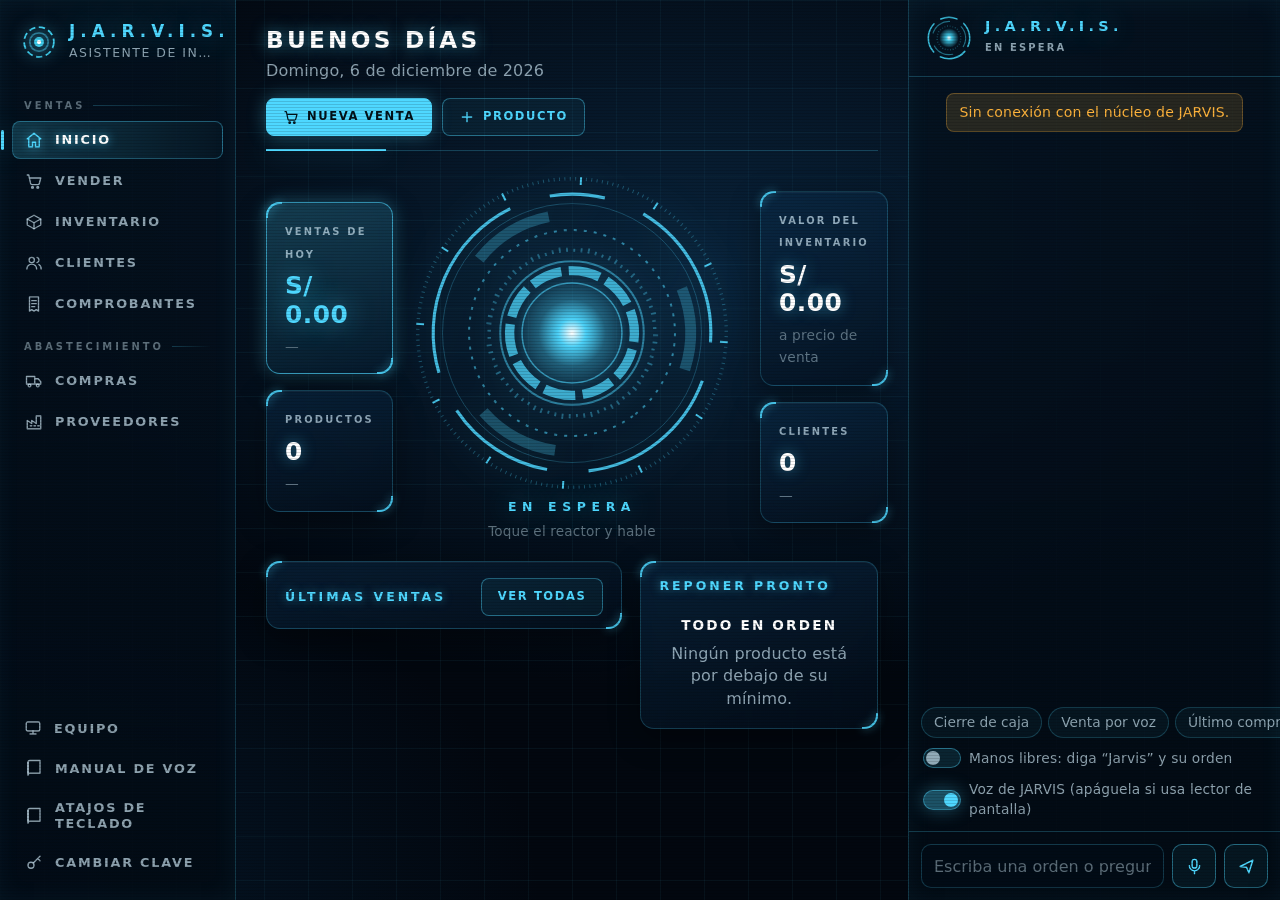
==== commit ca2b923d: "Autoría DYSA, comando de voz para imprimir y voz local - Cabecera DYSA (D: Didier · Y: Yoel · S: Sum" ====
--- a/src/main/resources/static/index.html
+++ b/src/main/resources/static/index.html
@@ -1,4 +1,8 @@
 <!DOCTYPE html>
+<!--
+  Proyecto DYSA - JARVIS Inventario
+  Autores: D: Didier · Y: Yoel · S: Sumi · A: Apaza
+-->
 <html lang="es">
 <head>
 <meta charset="UTF-8">
@@ -8,11 +12,8 @@
 <link rel="icon" href="icon.svg">
 <title>J.A.R.V.I.S.</title>
 <style>
-  /* Holograma JARVIS: la identidad de Iron Man, pulida. Fondo azul noche con brillo cian, cuadrícula sutil,
-     paneles de vidrio con esquinas de mira, Orbitron y Rajdhani si están instaladas (no se descargan: sin internet); si no, Segoe UI.
-     Un solo estilo oscuro (un holograma claro pierde el efecto). Sin Internet, las fuentes caen a las del sistema. */
   :root {
-    --c: 79, 216, 255;                       /* cian holográfico (r,g,b) */
+    --c: 79, 216, 255;
     --bg: #02070f; --surface: rgba(8, 32, 56, .46); --surface-2: rgba(10, 40, 70, .55); --hover: rgba(var(--c), .1);
     --border: rgba(var(--c), .22); --border-strong: rgba(var(--c), .42);
     --text: #d8f2ff; --muted: rgba(216, 242, 255, .66); --faint: rgba(216, 242, 255, .42);
@@ -40,14 +41,12 @@
       linear-gradient(90deg, rgba(var(--c), .05) 1px, transparent 1px) 0 0 / 44px 44px,
       var(--bg);
   }
-  /* líneas de barrido muy suaves */
   body::after { content: ""; position: fixed; inset: 0; pointer-events: none; z-index: 90;
     background: repeating-linear-gradient(0deg, rgba(0, 0, 0, .14) 0 1px, transparent 1px 3px); mix-blend-mode: multiply; }
   button, input, select, textarea { font: inherit; color: inherit; }
   [hidden] { display: none !important; }
   .num { font-variant-numeric: tabular-nums; }
   :focus-visible { outline: 2px solid var(--accent); outline-offset: 2px; }
-  /* accesibilidad: texto solo para lectores de pantalla, saltos de teclado, filas que se abren con Enter */
   .sr-only { position: absolute; width: 1px; height: 1px; padding: 0; margin: -1px; overflow: hidden; clip: rect(0 0 0 0); white-space: nowrap; border: 0; }
   .saltar { position: fixed; left: 12px; top: -80px; z-index: 100; padding: 10px 14px; border-radius: 8px; border: 1px solid var(--accent);
             background: #04121f; color: #fff; font: inherit; cursor: pointer; }
@@ -63,7 +62,6 @@
   ::-webkit-scrollbar-track { background: transparent; }
   @media (prefers-reduced-motion: reduce) { *, *::before, *::after { animation: none !important; transition: none !important; } }
 
-  /* ---------------------------------------------------------------- estructura */
   .app { height: 100%; display: grid; grid-template-columns: 236px minmax(0, 1fr) 372px; }
   .vista { min-width: 0; overflow-y: auto; padding: 26px 30px 48px; }
   .pagina { max-width: 1200px; margin: 0 auto; animation: aparece .35s ease-out; }
@@ -75,7 +73,6 @@
                text-shadow: 0 0 16px rgba(var(--c), .55); text-wrap: balance; }
   .pagina .sub { margin: 6px 0 0; color: var(--muted); }
 
-  /* ---------------------------------------------------------------- menú lateral */
   .nav { background: linear-gradient(180deg, rgba(4, 18, 32, .85), rgba(2, 10, 20, .9)); border-right: 1px solid var(--border);
          color: var(--text); display: flex; flex-direction: column; padding: 18px 12px; gap: 3px; min-height: 0; overflow-y: auto;
          box-shadow: inset -1px 0 24px rgba(var(--c), .06); }
@@ -115,10 +112,8 @@
   .medidores dl { margin: 4px 0 0; display: grid; grid-template-columns: auto 1fr; gap: 3px 10px; }
   .medidores dt { color: var(--faint); } .medidores dd { margin: 0; color: var(--accent); text-align: right; word-break: break-all; }
 
-  /* ---------------------------------------------------------------- paneles de vidrio */
   .tarjeta { position: relative; background: linear-gradient(160deg, rgba(12, 48, 80, .5), rgba(4, 16, 30, .6)); border: 1px solid var(--border);
              border-radius: var(--radius); box-shadow: var(--shadow), inset 0 1px 0 rgba(255, 255, 255, .04); backdrop-filter: blur(8px); }
-  /* esquinas de mira holográfica */
   .tarjeta::before, .tarjeta::after { content: ""; position: absolute; width: 14px; height: 14px; border: 2px solid var(--accent);
                                       pointer-events: none; opacity: .85; filter: drop-shadow(0 0 4px rgba(var(--c), .8)); }
   .tarjeta::before { top: -1px; left: -1px; border-right: 0; border-bottom: 0; border-top-left-radius: var(--radius); }
@@ -167,7 +162,6 @@
   .vacio b { display: block; color: #fff; font: 600 .85rem/1.4 var(--head); letter-spacing: .16em; text-transform: uppercase; margin-bottom: 8px; }
   .vacio .acciones { margin-top: 16px; display: flex; gap: 10px; justify-content: center; flex-wrap: wrap; }
 
-  /* tablas */
   .tabla-caja { overflow-x: auto; }
   table.tabla { width: 100%; border-collapse: collapse; }
   .tabla th { text-align: left; font: 600 .62rem/1.3 var(--head); letter-spacing: .2em; text-transform: uppercase; color: var(--accent);
@@ -188,7 +182,6 @@
   tr.bajo .stock-ctrl { border-color: var(--warn); box-shadow: 0 0 10px rgba(255, 180, 60, .25); } tr.bajo .stock-ctrl span { color: var(--warn); }
   tr.sin .stock-ctrl { border-color: var(--danger); box-shadow: 0 0 10px rgba(255, 107, 107, .25); } tr.sin .stock-ctrl span { color: var(--danger); }
 
-  /* ---------------------------------------------------------------- inicio: reactor al centro */
   .hero { display: grid; grid-template-columns: minmax(0, 1fr) minmax(260px, 340px) minmax(0, 1fr); gap: 18px; align-items: center; margin-bottom: 20px; }
   .kpi-col { display: grid; gap: 16px; }
   .hero-centro { display: flex; flex-direction: column; align-items: center; gap: 8px; }
@@ -212,7 +205,6 @@
   .lista-reponer small { display: block; color: var(--faint); font-size: .82rem; }
   .rapido { display: flex; gap: 10px; flex-wrap: wrap; }
 
-  /* ---------------------------------------------------------------- vender (punto de venta) */
   .pos { display: grid; grid-template-columns: minmax(0, 1.25fr) minmax(330px, 1fr); gap: 18px; align-items: start; }
   .pos-busqueda { padding: 16px; }
   .resultados { display: grid; grid-template-columns: repeat(auto-fill, minmax(190px, 1fr)); gap: 10px; margin-top: 14px; max-height: 60vh; overflow-y: auto; padding: 2px; }
@@ -248,7 +240,6 @@
   .totales .total span:last-child { color: var(--accent); text-shadow: var(--glow-fuerte); }
   .ticket-acciones { padding: 0 18px 18px; display: grid; grid-template-columns: auto 1fr; gap: 10px; }
 
-  /* ---------------------------------------------------------------- compras, cifras */
   .cifras { display: flex; gap: 10px; flex-wrap: wrap; margin-bottom: 14px; }
   .cifras .tarjeta { padding: 10px 16px; display: flex; gap: 10px; align-items: baseline; }
   .cifras .tarjeta::before, .cifras .tarjeta::after { width: 9px; height: 9px; }
@@ -260,7 +251,6 @@
   .proveedor-nombre { min-height: 1.3em; font-size: .9rem; color: var(--muted); }
   .proveedor-nombre.ok { color: var(--ok); }
 
-  /* ---------------------------------------------------------------- asistente (JARVIS) */
   .asistente { background: linear-gradient(180deg, rgba(4, 18, 32, .82), rgba(2, 10, 20, .92)); border-left: 1px solid var(--border);
                display: flex; flex-direction: column; min-height: 0; box-shadow: inset 1px 0 24px rgba(var(--c), .06); }
   .asis-cab { display: flex; align-items: center; gap: 12px; padding: 14px 16px; border-bottom: 1px solid var(--border); }
@@ -313,7 +303,6 @@
   .fab canvas { width: 100%; height: 100%; }
   .velo { display: none; }
 
-  /* ---------------------------------------------------------------- ventanas */
   .modal { position: fixed; inset: 0; z-index: 60; background: rgba(1, 5, 12, .72); backdrop-filter: blur(4px); display: none;
            align-items: center; justify-content: center; padding: 16px; }
   .modal.show { display: flex; }
@@ -350,7 +339,6 @@
   .lote-lista { margin: 0 0 10px; padding-left: 18px; max-height: 150px; overflow-y: auto; font-size: .9rem; }
   .lote-lista li.err b { color: var(--danger); } .lote-lista li.omit b { color: var(--warn); }
 
-  /* comprobante */
   .modal-box.recibo { width: min(470px, 100%); }
   .rc-head { text-align: center; margin-bottom: 14px; }
   .rc-head b { display: block; font: 700 1.05rem/1.3 var(--head); letter-spacing: .12em; color: #fff; text-shadow: var(--glow); }
@@ -373,14 +361,12 @@
   .rc-letras { font-size: .82rem; color: var(--muted); padding: 2px 0; }
   .rc-foot { text-align: center; font-size: .86rem; color: var(--faint); margin-top: 10px; }
 
-  /* avisos */
   .avisos { position: fixed; left: 50%; bottom: 22px; transform: translateX(-50%); z-index: 80; display: flex; flex-direction: column; gap: 8px;
             align-items: center; pointer-events: none; width: min(540px, calc(100% - 32px)); }
   .toast { pointer-events: auto; background: rgba(4, 22, 38, .95); color: var(--accent); border: 1px solid var(--accent); padding: 11px 16px;
            border-radius: 10px; box-shadow: var(--shadow-lg), var(--glow); font-size: .95rem; animation: entra .2s ease-out; max-width: 100%; }
   .toast.mal { background: rgba(40, 8, 10, .95); border-color: var(--danger); color: #ffd0d0; box-shadow: var(--shadow-lg), 0 0 18px rgba(255, 107, 107, .4); }
 
-  /* ---------------------------------------------------------------- ventanas medianas: el asistente se abre aparte */
   @media (max-width: 1240px) {
     .app { grid-template-columns: 224px minmax(0, 1fr); }
     .asistente { position: fixed; top: 0; right: 0; bottom: 0; width: min(410px, 100%); z-index: 50; box-shadow: var(--shadow-lg);
@@ -396,7 +382,6 @@
     .hero-centro { grid-column: 1 / -1; order: -1; }
     .kpi-col { grid-template-columns: 1fr; }
   }
-  /* ---------------------------------------------------------------- celular */
   @media (max-width: 860px) {
     .app { grid-template-columns: 1fr; grid-template-rows: auto minmax(0, 1fr); }
     .nav { flex-direction: row; align-items: center; padding: 8px max(12px, env(safe-area-inset-left)) 8px max(12px, env(safe-area-inset-right));
@@ -410,7 +395,7 @@
     .ticket { position: static; }
     .form-grid { grid-template-columns: 1fr; }
     .compra-linea { grid-template-columns: 1fr 1fr; }
-    .campo { font-size: 16px; }   /* evita que el celular haga zoom al escribir */
+    .campo { font-size: 16px; }
     .tabla.adaptable thead { display: none; }
     .tabla.adaptable, .tabla.adaptable tbody, .tabla.adaptable tr, .tabla.adaptable td { display: block; width: 100%; }
     .tabla.adaptable tr { padding: 10px 6px; border-bottom: 1px dashed var(--border); }
@@ -425,7 +410,6 @@
 </head>
 <body>
 
-<!-- Íconos (trazos simples, heredan el color del texto) -->
 <svg width="0" height="0" style="position:absolute" aria-hidden="true">
   <defs>
     <symbol id="i-inicio" viewBox="0 0 24 24" fill="none" stroke-width="1.8" stroke-linecap="round" stroke-linejoin="round"><path d="M3 10.5 12 3l9 7.5"/><path d="M5 9.5V21h5v-6h4v6h5V9.5"/></symbol>
@@ -455,7 +439,6 @@
 <button class="saltar" type="button" data-saltar="vista">Saltar al contenido</button>
 <button class="saltar" type="button" data-saltar="input">Saltar al cuadro de órdenes de JARVIS (Alt+O)</button>
 <div class="app">
-  <!-- ================================================================ menú -->
   <nav class="nav" aria-label="Menú principal">
     <div class="marca">
       <svg width="34" height="34" viewBox="0 0 48 48" aria-hidden="true">
@@ -495,10 +478,8 @@
     </div>
   </nav>
 
-  <!-- ================================================================ contenido -->
   <main class="vista" id="vista">
 
-    <!-- ------------------------------------------------ inicio -->
     <section class="pagina" id="v-inicio">
       <header>
         <div><h1 id="saludo">Hola</h1><p class="sub" id="fechaHoy">—</p></div>
@@ -534,7 +515,6 @@
       </div>
     </section>
 
-    <!-- ------------------------------------------------ vender -->
     <section class="pagina" id="v-vender" hidden>
       <header><div><h1>Nueva venta</h1><p class="sub">Busque o escanee el producto; JARVIS emite el comprobante al cobrar.</p></div></header>
       <div class="pos">
@@ -567,7 +547,6 @@
       </div>
     </section>
 
-    <!-- ------------------------------------------------ inventario -->
     <section class="pagina" id="v-inventario" hidden>
       <header>
         <div><h1>Inventario</h1><p class="sub" id="invCuenta">—</p></div>
@@ -589,7 +568,6 @@
       <div class="tarjeta tabla-caja" id="inv-list"></div>
     </section>
 
-    <!-- ------------------------------------------------ clientes -->
     <section class="pagina" id="v-clientes" hidden>
       <header>
         <div><h1>Clientes</h1><p class="sub">Para boletas y notas de venta con nombre y documento.</p></div>
@@ -602,7 +580,6 @@
       <div class="tarjeta tabla-caja" id="cliLista"></div>
     </section>
 
-    <!-- ------------------------------------------------ comprobantes -->
     <section class="pagina" id="v-comprobantes" hidden>
       <header>
         <div><h1>Comprobantes</h1><p class="sub">Toque uno para verlo, imprimirlo o sacar su PDF.</p></div>
@@ -620,7 +597,6 @@
       </div>
       <div class="tarjeta tabla-caja" id="compLista"></div>
     </section>
-    <!-- ------------------------------------------------ compras -->
     <section class="pagina" id="v-compras" hidden>
       <header>
         <div><h1>Compras</h1><p class="sub">Cada compra suma stock y actualiza el costo promedio de sus productos.</p></div>
@@ -639,7 +615,6 @@
       <div class="tarjeta tabla-caja" id="comprasLista"></div>
     </section>
 
-    <!-- ------------------------------------------------ proveedores -->
     <section class="pagina" id="v-proveedores" hidden>
       <header>
         <div><h1>Proveedores</h1><p class="sub">Se registran solos con la primera compra, o aquí.</p></div>
@@ -653,7 +628,6 @@
     </section>
   </main>
 
-  <!-- ================================================================ asistente -->
   <aside class="asistente" id="asistente" aria-label="Asistente JARVIS">
     <div class="asis-cab">
       <canvas id="reactor" role="button" tabindex="0" aria-label="Hablar con JARVIS (Alt+H)" aria-keyshortcuts="Alt+H" title="Toque para hablar"></canvas>
@@ -663,7 +637,6 @@
     <div id="log" role="log" aria-live="off" aria-label="Conversación con JARVIS"></div>
     <div id="anuncio" class="sr-only" role="status" aria-live="polite" aria-atomic="true"></div>
     <div class="transcripcion" id="transcript"></div>
-    <!-- venta con carrito dictada por voz ("nueva venta" … "cobrar") -->
     <div class="carrito-voz" id="cart" hidden>
       <header><span>Venta por voz</span><b id="cartTotal">S/ 0.00</b></header>
       <div class="opc">
@@ -683,6 +656,7 @@
       <button class="atajo" type="button" data-cmd="Cierre de caja">Cierre de caja</button>
       <button class="atajo" type="button" data-cmd="Nueva venta">Venta por voz</button>
       <button class="atajo" type="button" data-cmd="Último comprobante">Último comprobante</button>
+      <button class="atajo" type="button" data-cmd="Imprime la boleta" title="Imprime el último comprobante (ticket de 80 mm)">Imprimir boleta</button>
       <button class="atajo" type="button" data-cmd="Lista de precios">Lista de precios</button>
       <button class="atajo" type="button" data-cmd="Estado del sistema">Estado del sistema</button>
       <button class="atajo" type="button" data-cmd="Ayuda">Ayuda</button>
@@ -706,7 +680,6 @@
 <button class="fab" type="button" id="abrirAsistente" aria-label="Abrir asistente JARVIS"><canvas id="orbeFab" aria-hidden="true"></canvas></button>
 <div class="avisos" id="avisos" aria-live="polite"></div>
 
-<!-- ================================================================ ventanas -->
 <div id="prodModal" class="modal" role="dialog" aria-modal="true" aria-labelledby="prodTitle">
   <form class="modal-box" id="prodForm" novalidate>
     <h3 id="prodTitle">Nuevo producto</h3>
@@ -908,7 +881,8 @@
     <p>Por voz: “ir a inventario”, “abre clientes”, “nuevo producto”, “registrar cliente”, “nueva compra”,
       “nuevo proveedor”, “cargar lista”. Con una ventana abierta, lo que dicte se escribe en el campo
       (los números también: “veinticinco con cincuenta”); diga “siguiente” o “anterior” para cambiar de campo,
-      “leer” para oír el campo, “guardar” para guardar y “cancelar” para cerrar.</p>
+      “leer” para oír el campo, “guardar” para guardar y “cancelar” para cerrar.
+      Después de cobrar diga “imprime la boleta” (o “imprime el comprobante 5”) para imprimir el ticket.</p>
     <div class="modal-btns"><button class="boton primario" type="button" id="atajosCerrar">Cerrar</button></div>
   </div>
 </div>
@@ -925,6 +899,8 @@
 </div>
 
 <script>
+// Proyecto DYSA (D: Didier · Y: Yoel · S: Sumi · A: Apaza).
+// Las funciones y variables con prefijo dysa son del comprobante y su impresión.
 const $ = id => document.getElementById(id);
 const stateEl = $('state'), logEl = $('log'), transcriptEl = $('transcript');
 const esc = s => String(s ?? '').replace(/[&<>"']/g, c => ({ '&': '&amp;', '<': '&lt;', '>': '&gt;', '"': '&quot;', "'": '&#39;' }[c]));
@@ -936,10 +912,9 @@
 function guardar(k, v) { try { localStorage.setItem(k, v); } catch (e) {} }
 function leer(k) { try { return localStorage.getItem(k); } catch (e) { return null; } }
 
-/* =================== Clave de acceso =================== */
 function saveToken(t) { guardar('jarvisToken', t); }
 function loadToken() { return leer('jarvisToken'); }
-(function () {   // la ventana de escritorio trae la clave en la URL (#t=...)
+(function () {
   const m = location.hash.match(/^#t=(.*)$/);
   if (m) { saveToken(decodeURIComponent(m[1])); history.replaceState(null, '', location.pathname); }
 })();
@@ -948,8 +923,6 @@
   if (!t) { t = prompt('Clave de JARVIS (sale en la bandeja de la laptop y en jarvis.log al crearse, o la de jarvis.token):') || ''; saveToken(t); }
   return t;
 }
-/* Id de sesión por pestaña: el "sí/no" pendiente y la venta por voz son de cada dispositivo.
-   crypto.randomUUID no existe en http://192.168… (no es contexto seguro), getRandomValues sí. */
 const SESSION_ID = (function () {
   const nuevo = () => Array.from(crypto.getRandomValues(new Uint8Array(16)), b => b.toString(16).padStart(2, '0')).join('');
   try {
@@ -960,7 +933,6 @@
 })();
 $('gear').onclick = () => { saveToken(''); getToken(); refrescarTodo(); };
 
-/* =================== Avisos =================== */
 function avisar(texto, mal) {
   const a = document.createElement('div');
   a.className = 'toast' + (mal ? ' mal' : '');
@@ -969,14 +941,12 @@
   setTimeout(() => a.remove(), mal ? 6500 : 4200);
 }
 
-/* =================== Servidor =================== */
 async function api(path, opts = {}) {
   const r = await fetch(path, { ...opts, headers: { 'Content-Type': 'application/json', 'X-Jarvis-Token': getToken(),
                                                     'X-Jarvis-Session': SESSION_ID, ...(opts.headers || {}) } });
   if (r.status === 401) { saveToken(''); }
   return r;
 }
-/* Llama a la API y devuelve { ok, reply, data } con un mensaje claro si algo falla. */
 async function invCall(path, method, body) {
   try {
     const r = await api(path, { method, body: body ? JSON.stringify(body) : undefined });
@@ -991,7 +961,6 @@
   try { const r = await api(path); return r.ok ? await r.json() : null; } catch (e) { return null; }
 }
 
-/* =================== Navegación =================== */
 const VISTAS = ['inicio', 'vender', 'inventario', 'clientes', 'comprobantes', 'compras', 'proveedores'];
 let vista = 'inicio';
 function irA(v) {
@@ -1014,7 +983,6 @@
 window.addEventListener('hashchange', () => irA(location.hash.slice(1)));
 document.querySelectorAll('[data-accion="nuevo-producto"]').forEach(b => b.onclick = () => openProduct(null));
 
-/* =================== Asistente: abrir y cerrar en pantallas angostas =================== */
 function abrirAsistente(abrir) {
   $('asistente').classList.toggle('abierto', abrir);
   $('velo').classList.toggle('visible', abrir);
@@ -1024,7 +992,6 @@
 $('cerrarAsistente').onclick = () => abrirAsistente(false);
 $('velo').onclick = () => abrirAsistente(false);
 
-/* =================== Estado del asistente =================== */
 let state = 'idle';
 const LABELS = { idle: 'En espera', listening: 'Escuchando…', thinking: 'Pensando…', speaking: 'Hablando…', wake: 'Diga “Jarvis”…' };
 function setState(s) {
@@ -1035,10 +1002,8 @@
   $('estadoGrande').className = 'hero-estado' + (s === 'thinking' ? ' pensando' : '');
 }
 
-/* =================== Conversación =================== */
 const hhmm = () => new Date().toLocaleTimeString('es-PE', { hour: '2-digit', minute: '2-digit', hour12: false });
 const MENOS_MOVIMIENTO = !!window.matchMedia?.('(prefers-reduced-motion: reduce)').matches;
-/* Lo que oye el lector de pantalla: la respuesta entera (el chat la escribe letra por letra y se leería a pedazos). */
 function anunciar(texto) {
   const a = $('anuncio');
   a.textContent = '';
@@ -1063,11 +1028,9 @@
   return e;
 }
 
-/* =================== Voz de JARVIS =================== */
 let voice = null, speakKick = 0;
 function pickVoice() {
   const es = speechSynthesis.getVoices().filter(v => v.lang.toLowerCase().startsWith('es'));
-  // sin Internet: solo las voces instaladas en el equipo (las "online"/"natural" de Edge y Chrome van por Internet)
   const locales = es.filter(v => v.localService);
   const vs = locales.length ? locales : es;
   const score = v => (/natural|online/i.test(v.name) ? 4 : 0)
@@ -1076,22 +1039,21 @@
   voice = vs.sort((a, b) => score(b) - score(a))[0] || null;
 }
 if ('speechSynthesis' in window) { pickVoice(); speechSynthesis.onvoiceschanged = pickVoice; }
-/* El navegador solo deja hablar después de que el usuario tocó algo en la página. */
-const puedeHablar = () => (hablaPc || 'speechSynthesis' in window) && (!navigator.userActivation || navigator.userActivation.hasBeenActive);
-/* Voz de JARVIS: Piper o las voces de Windows por los parlantes de esta PC (hablaPc), o la del navegador. */
+const usuarioActivo = () => !navigator.userActivation || navigator.userActivation.hasBeenActive;
+const puedeHablar = () => hablaPc || ('speechSynthesis' in window && usuarioActivo());
 let hablaPc = null, fraseVoz = 0;
 function speak(text, then) {
   if (!puedeHablar() || !vozActiva) { then ? then() : resumeIdle(); return; }
-  if (micPc) escuchaPc('pausa');   // que el micrófono de la PC no oiga a JARVIS
+  if (micPc) escuchaPc('pausa');
   const mia = ++fraseVoz;
-  const fin = () => { if (mia === fraseVoz) { then ? then() : resumeIdle(); } };   // una frase nueva reemplaza a la anterior
+  const fin = () => { if (mia === fraseVoz) { then ? then() : resumeIdle(); } };
   if (hablaPc) {
     window.speechSynthesis?.cancel();
     setState('speaking');
     const pulso = setInterval(() => { speakKick = 0.2 + Math.random() * 0.25; }, 140);
     api('/api/voz/hablar', { method: 'POST', body: JSON.stringify({ texto: text }) })
       .then(r => { clearInterval(pulso); if (!r.ok) throw new Error(); fin(); })
-      .catch(() => {   // Piper/Windows fallaron: esta y las siguientes, con la voz del navegador
+      .catch(() => {
         clearInterval(pulso);
         if (mia !== fraseVoz) return;
         hablaPc = null;
@@ -1114,14 +1076,13 @@
   u.onend = u.onerror = fin;
   speechSynthesis.speak(u);
 }
-/* Calla a JARVIS (al tocar el micrófono, al dictar…). */
 function callar() {
   fraseVoz++;
   if ('speechSynthesis' in window) speechSynthesis.cancel();
   if (hablaPc) api('/api/voz/callar', { method: 'POST' }).catch(() => {});
 }
 async function iniciarHablaPc() {
-  if (!ES_ESTA_PC) return;   // el celular habla con su propia voz
+  if (!ES_ESTA_PC) return;
   try {
     const r = await api('/api/voz/habla');
     if (!r.ok) return;
@@ -1130,11 +1091,10 @@
   } catch (x) {}
 }
 
-/* porVoz: se dictó (las ventas y cantidades se repiten y esperan un "sí"). */
 async function send(text, silentUser, porVoz) {
   text = (text || '').trim();
   if (!text) return;
-  if (ordenDePantalla(text, porVoz, silentUser)) return;   // "ir a inventario", dictar en una ventana…
+  if (ordenDePantalla(text, porVoz, silentUser)) return;
   stopRec();
   transcriptEl.textContent = '';
   if (!silentUser) addEntry('me', text);
@@ -1143,12 +1103,12 @@
     const r = await api('/api/command', { method: 'POST', body: JSON.stringify({ text, voz: !!porVoz }) });
     const data = await r.json();
     const e = addEntry('bot', data.reply, true);
-    ultimaPregunta = /\?\s*$/.test(data.reply || '');   // "¿Lo hago?": la respuesta se escucha sin decir "Jarvis"
+    ultimaPregunta = /\?\s*$/.test(data.reply || '');
     speak(data.reply);
-    if (data.recibo) { showReceipt(data.recibo); addReceiptLink(e, data.recibo); }
+    if (data.recibo) { dysaMostrarRecibo(data.recibo); dysaEnlaceRecibo(e, data.recibo); }
     renderCart(data.carrito);
     if (/estado del sistema|diagnostico|diagnóstico/i.test(text)) { $('equipo').open = true; refreshSystem(); }
-    refrescarDatos();   // el stock, las ventas o los clientes pudieron cambiar
+    refrescarDatos();
   } catch (e) {
     addEntry('sys', 'Sin conexión con el núcleo de JARVIS.');
     resumeIdle();
@@ -1161,8 +1121,8 @@
   if (b) send(b.dataset.cmd);
 });
 
-/* =================== Comprobante =================== */
-let lastReceipt = null;
+// DYSA: último comprobante cobrado o abierto; es el que imprime "imprime la boleta".
+let dysaUltimoRecibo = null;
 let negocio = { nombre: '', ruc: '', direccion: '' };
 const itemRows = items => items.map(v => `<tr>
     <td class="num">${cant(v.cantidad)}</td>
@@ -1170,11 +1130,10 @@
     <td class="n">${soles(v.precioUnitario)}</td>
     <td class="n">${soles(v.monto)}</td>
   </tr>`).join('');
-/* "B001-00000012" (o el número interno en ventas muy antiguas sin serie) */
 const codigoDe = c => c.codigo || ('N° ' + nroComp(c.numero));
 const tipoCorto = t => t === 'NOTA_VENTA' ? 'Nota de venta' : 'Boleta';
 
-function receiptHtml(r) {
+function dysaHtmlRecibo(r) {
   const c = r.comprobante, n = r.negocio || negocio;
   const fecha = (c.fecha || '').split('-').reverse().join('/');
   const conIgv = Number(c.tasaIgv) > 0;
@@ -1200,29 +1159,38 @@
     <div class="rc-letras">SON: ${esc(c.totalEnLetras || '')}</div>
     <div class="rc-foot">${esc(c.leyendaIgv || '')}<br>¡Gracias por su compra!</div>`;
 }
-function showReceipt(r) {
-  lastReceipt = r;
-  $('receiptBody').innerHTML = receiptHtml(r);
+function dysaMostrarRecibo(r) {
+  dysaUltimoRecibo = r;
+  $('receiptBody').innerHTML = dysaHtmlRecibo(r);
   $('receipt').classList.add('show');
 }
 async function verComprobante(numero) {
   const c = await traer('/api/inventory/comprobantes/' + numero);
-  if (c) showReceipt({ comprobante: c, negocio }); else avisar('No pude abrir ese comprobante.', true);
-}
-function addReceiptLink(entrada, r) {
+  if (c) dysaMostrarRecibo({ comprobante: c, negocio }); else avisar('No pude abrir ese comprobante.', true);
+}
+function dysaEnlaceRecibo(entrada, r) {
   if (!entrada) return;
   const b = document.createElement('button');
   b.type = 'button'; b.className = 'boton ver';
   b.textContent = 'Ver ' + tipoCorto(r.comprobante.tipo).toLowerCase() + ' ' + codigoDe(r.comprobante);
-  b.onclick = () => showReceipt(r);
-  entrada.appendChild(b);
-}
-/* Ticket de 80 mm en una ventana aparte, en blanco y negro. */
-function printReceipt() {
-  if (!lastReceipt) return;
-  const w = window.open('', '_blank', 'width=420,height=640');
-  if (!w) return;
-  w.document.write(`<!doctype html><html lang="es"><head><meta charset="utf-8"><title>${esc(codigoDe(lastReceipt.comprobante))}</title>
+  b.onclick = () => dysaMostrarRecibo(r);
+  const imp = document.createElement('button');
+  imp.type = 'button'; imp.className = 'boton ver';
+  imp.textContent = 'Imprimir';
+  imp.setAttribute('aria-label', 'Imprimir ' + tipoCorto(r.comprobante.tipo).toLowerCase() + ' ' + codigoDe(r.comprobante));
+  imp.onclick = () => { dysaUltimoRecibo = r; dysaImprimirRecibo(); };
+  entrada.append(b, ' ', imp);
+}
+function dysaImprimirRecibo() {
+  if (!dysaUltimoRecibo) return false;
+  $('marcoImpresion')?.remove();
+  const f = document.createElement('iframe');
+  f.id = 'marcoImpresion'; f.tabIndex = -1; f.setAttribute('aria-hidden', 'true');
+  f.style.cssText = 'position:fixed;right:0;bottom:0;width:0;height:0;border:0';
+  document.body.appendChild(f);
+  const d = f.contentWindow.document;
+  d.open();
+  d.write(`<!doctype html><html lang="es"><head><meta charset="utf-8"><title>${esc(codigoDe(dysaUltimoRecibo.comprobante))}</title>
     <style>
       @page { size: 80mm auto; margin: 4mm; }
       body { font: 13px/1.35 "Courier New", monospace; color: #000; background: #fff; width: 72mm; margin: 0 auto; }
@@ -1235,16 +1203,15 @@
       .rc-doc { text-align: center; border: 1px solid #000; padding: 4px; margin-bottom: 6px; } .rc-doc b, .rc-doc span { display: block; }
       .rc-cliente { padding: 4px 0; border-bottom: 1px dashed #000; } .rc-sub { display: flex; justify-content: space-between; }
       .rc-letras { font-size: 11px; padding-top: 4px; } .rc-anulado { font-weight: bold; letter-spacing: 4px; }
-    </style></head><body>${receiptHtml(lastReceipt)}</body></html>`);
-  w.document.close();
-  w.focus();
-  setTimeout(() => { try { w.print(); } catch (e) {} }, 300);   // deja que la ventana dibuje antes
-}
-/* Comprobante A4 en PDF: se pide con la clave y se abre en una ventana aparte */
-async function openReceiptPdf() {
-  if (!lastReceipt) return;
+    </style></head><body>${dysaHtmlRecibo(dysaUltimoRecibo)}</body></html>`);
+  d.close();
+  setTimeout(() => { try { f.contentWindow.focus(); f.contentWindow.print(); } catch (e) {} }, 300);
+  return true;
+}
+async function dysaAbrirPdfRecibo() {
+  if (!dysaUltimoRecibo) return;
   try {
-    const r = await api('/api/inventory/comprobantes/' + lastReceipt.comprobante.numero + '/pdf');
+    const r = await api('/api/inventory/comprobantes/' + dysaUltimoRecibo.comprobante.numero + '/pdf');
     if (!r.ok) { avisar('No pude generar el PDF del comprobante.', true); return; }
     const url = URL.createObjectURL(await r.blob());
     if (!window.open(url, '_blank')) location.href = url;
@@ -1254,10 +1221,9 @@
   }
 }
 $('receiptClose').onclick = () => $('receipt').classList.remove('show');
-$('receiptPrint').onclick = printReceipt;
-$('receiptPdf').onclick = openReceiptPdf;
-
-/* =================== Venta por voz (carrito de la sesión) =================== */
+$('receiptPrint').onclick = dysaImprimirRecibo;
+$('receiptPdf').onclick = dysaAbrirPdfRecibo;
+
 function renderCart(c) {
   const box = $('cart');
   if (!c) { box.hidden = true; return; }
@@ -1288,7 +1254,6 @@
   } catch (e) {}
 }
 
-/* =================== Inicio =================== */
 let resumen = null;
 function pintarSaludo() {
   const h = new Date().getHours();
@@ -1339,9 +1304,8 @@
   if (fila) verComprobante(fila.dataset.comp);
 });
 
-/* =================== Punto de venta =================== */
-let posLineas = [], posTipo = 'boleta', posCliente = null;   // posCliente: { documento, nombre }
-(function () {   // la venta a medio armar sobrevive a una recarga de la página
+let posLineas = [], posTipo = 'boleta', posCliente = null;
+(function () {
   try { const g = JSON.parse(leer('jarvisPos') || 'null'); if (g) { posLineas = g.lineas || []; posTipo = g.tipo || 'boleta'; posCliente = g.cliente || null; } } catch (e) {}
 })();
 const guardarPos = () => guardar('jarvisPos', JSON.stringify({ lineas: posLineas, tipo: posTipo, cliente: posCliente }));
@@ -1400,7 +1364,7 @@
   $('posCobrar').disabled = !posLineas.length;
 }
 $('posBuscar').addEventListener('input', renderResultados);
-$('posBuscar').addEventListener('keydown', e => {   // Enter: el escáner o el único resultado se agrega
+$('posBuscar').addEventListener('keydown', e => {
   if (e.key !== 'Enter') return;
   e.preventDefault();
   const q = $('posBuscar').value.trim(); if (!q) return;
@@ -1449,13 +1413,12 @@
   const res = await invCall('/api/inventory/ventas', 'POST', { items: posLineas, tipo: posTipo, cliente: posCliente ? posCliente.documento : null });
   $('posCobrar').disabled = false;
   if (!res.ok) { avisar(res.reply, true); return; }
-  if (res.data.recibo) showReceipt(res.data.recibo);
+  if (res.data.recibo) dysaMostrarRecibo(res.data.recibo);
   avisar(res.reply);
   posLineas = []; posCliente = null; $('posDni').value = ''; guardarPos();
   await refreshInventory(); renderPos();
 };
 
-/* =================== Inventario =================== */
 let invItems = [];
 async function refreshInventory() {
   const d = await traer('/api/inventory');
@@ -1511,7 +1474,6 @@
           <button class="icono peligro" type="button" data-act="borrar" title="Eliminar" aria-label="Eliminar ${esc(p.nombre)}">${icono('basura')}</button></td></tr>`;
     }).join('') + '</tbody></table>';
 }
-/* Categorías que ya existen: para el filtro y para sugerirlas en el formulario */
 function renderCategorias() {
   const cats = [...new Set(invItems.map(p => p.categoria).filter(Boolean))].sort((a, b) => a.localeCompare(b, 'es'));
   const sel = $('invCat'), actual = sel.value;
@@ -1546,10 +1508,8 @@
 $('invCat').addEventListener('change', renderInventory);
 $('invEstado').addEventListener('change', renderInventory);
 
-/* ---- formulario de producto ---- */
-let editando = null;   // producto que se edita (null = nuevo)
+let editando = null;
 const numOrNull = v => v.trim() === '' ? null : Number(v.replace(',', '.'));
-/* alias que escribió el usuario (el servidor siempre agrega el propio nombre normalizado) */
 const aliasPropios = p => (p.alias || []).filter(a => a !== sinTildes(p.nombre).replace(/\s+/g, ' ').trim());
 function openProduct(p) {
   editando = p;
@@ -1571,7 +1531,6 @@
   setTimeout(() => $('fNombre').focus(), 50);
 }
 function closeProduct() { $('prodModal').classList.remove('show'); editando = null; }
-/* Ganancia por unidad mientras se escriben el precio y el costo */
 function mostrarMargen() {
   const precio = numOrNull($('fPrecio').value), costo = numOrNull($('fCosto').value), out = $('fMargen');
   out.classList.remove('mal');
@@ -1582,7 +1541,6 @@
 }
 $('fPrecio').addEventListener('input', mostrarMargen);
 $('fCosto').addEventListener('input', mostrarMargen);
-/* El escáner "teclea" el código y luego Enter: que no envíe el formulario, solo pase al botón Guardar */
 $('fBarras').addEventListener('keydown', e => { if (e.key === 'Enter') { e.preventDefault(); $('prodSave').focus(); } });
 $('prodCancel').onclick = closeProduct;
 $('prodForm').addEventListener('submit', async e => {
@@ -1592,7 +1550,6 @@
   const alias = $('fAlias').value.split(',').map(a => a.trim()).filter(Boolean);
   const costo = numOrNull($('fCosto').value), categoria = $('fCat').value.trim();
   const codigo = $('fCodigo').value.trim(), codigoBarras = $('fBarras').value.trim();
-  // revisión rápida aquí; el servidor vuelve a validar todo
   const err = !nombre ? 'Escriba el nombre del producto.'
     : precio === null || isNaN(precio) ? 'Escriba el precio (puede ser 0).'
     : precio < 0 ? 'El precio no puede ser negativo.'
@@ -1602,7 +1559,7 @@
     : (costo !== null && (isNaN(costo) || costo < 0)) ? 'El costo no puede ser negativo.' : '';
   if (err) { $('prodErr').textContent = err; return; }
   let cambios = null;
-  if (editando) {   // solo lo que cambió, para que el historial no se llene de cambios que no lo son
+  if (editando) {
     const p = editando, c = { nombre: p.nombre };
     if (nombre !== p.nombre) c.nuevoNombre = nombre;
     if (precio !== Number(p.precio)) c.precio = precio;
@@ -1629,7 +1586,6 @@
   refreshInventory();
 });
 
-/* ---- carga masiva ("Cargar lista") ---- */
 function openLote() {
   $('loteRes').innerHTML = ''; $('loteErr').textContent = '';
   $('loteModal').classList.add('show');
@@ -1638,14 +1594,13 @@
 function closeLote() { pararDictado(); $('loteModal').classList.remove('show'); }
 $('invLote').onclick = openLote;
 $('loteCancel').onclick = closeLote;
-/* El archivo se vuelca al cuadro de texto: el usuario lo revisa y luego toca Cargar. */
 $('loteFile').addEventListener('change', async e => {
   const f = e.target.files[0]; e.target.value = '';
   if (!f) return;
   if (f.size > 2 * 1024 * 1024) { $('loteErr').textContent = 'El archivo es muy grande (máximo 2 MB).'; return; }
   const buf = await f.arrayBuffer();
   let txt = new TextDecoder('utf-8').decode(buf);
-  if (txt.includes('�')) txt = new TextDecoder('windows-1252').decode(buf);   // .csv guardado por Excel con tildes
+  if (txt.includes('�')) txt = new TextDecoder('windows-1252').decode(buf);
   $('loteTxt').value = txt;
   $('loteErr').textContent = '';
   $('loteRes').innerHTML = `<p>Archivo “${esc(f.name)}” listo. Revíselo y toque Cargar.</p>`;
@@ -1679,12 +1634,11 @@
   $('loteSend').disabled = false;
   if (!d.ok) { $('loteRes').innerHTML = ''; $('loteErr').textContent = d.reply; return; }
   $('loteRes').innerHTML = loteResumen(d);
-  if (!d.errores.length) $('loteTxt').value = '';   // con errores se deja el texto para corregirlo
+  if (!d.errores.length) $('loteTxt').value = '';
   avisar(d.reply);
   refreshInventory();
 });
 
-/* ---- dictado dentro de "Cargar lista": la voz solo ESCRIBE en el cuadro; se registra al tocar Cargar ---- */
 const NUM_DICHO = { un: 1, uno: 1, una: 1, dos: 2, tres: 3, cuatro: 4, cinco: 5, seis: 6, siete: 7, ocho: 8, nueve: 9, diez: 10,
   once: 11, doce: 12, trece: 13, catorce: 14, quince: 15, veinte: 20, treinta: 30, cuarenta: 40, cincuenta: 50, cien: 100 };
 const UNIDAD_DICHA = { unidad: 'unidades', unidades: 'unidades', par: 'pares', pares: 'pares', metro: 'metros', metros: 'metros',
@@ -1693,28 +1647,19 @@
   rollo: 'rollos', rollos: 'rollos', galon: 'galones', galones: 'galones', saco: 'sacos', sacos: 'sacos',
   pieza: 'piezas', piezas: 'piezas', gramo: 'gramos', gramos: 'gramos' };
 const RELLENO_NUMERO = /\b(soles?|precio|stock|minimo|min)\b|s\/\s*/g;
-/* "25", "4,20" o "diez" → texto del número; null si no es un número */
 function numeroDicho(t) {
   const s = sinTildes(t).trim();
   if (/^\d+([.,]\d+)?$/.test(s)) return s;
   return NUM_DICHO[s] != null ? String(NUM_DICHO[s]) : null;
 }
 const capital = t => t ? t.charAt(0).toUpperCase() + t.slice(1) : t;
-/* campos → "Nombre; Precio; Stock; Unidad; Mín" (punto y coma: así "4,20" sigue siendo decimal) */
 function armarLinea(c) {
   const out = c.map(x => String(x ?? '').trim());
   while (out.length > 1 && !out[out.length - 1]) out.pop();
   return out.join('; ');
 }
-/*
- * Convierte una frase dictada en una línea de la lista:
- *  - con separadores dichos: "polo blanco coma 25 coma 10 coma unidades"
- *  - sin ellos: el precio va tras "a"/"precio" o antes de "soles"; luego stock, unidad y "mínimo N":
- *    "zapatilla nike 40 a 180 soles 5 pares mínimo 2" → "Zapatilla nike 40; 180; 5; pares; 2"
- *  - si no hay esas palabras, el nombre llega hasta el primer número: "arroz 4,20 50 kilos".
- */
 function lineaDictada(frase) {
-  const t = String(frase || '').trim().replace(/(\d+)\s+con\s+(\d{1,2})\b/gi, '$1,$2');   // "25 con 50" → 25,50
+  const t = String(frase || '').trim().replace(/(\d+)\s+con\s+(\d{1,2})\b/gi, '$1,$2');
   if (!t) return '';
   const sep = /\s*(?:\bpunto y coma\b|\bcoma\b|;|,(?=\s))\s*/i;
   if (sep.test(t)) {
@@ -1735,7 +1680,7 @@
     if ((w[i] === 'soles' || w[i] === 'sol') && numeroDicho(ts[i - 1]) != null) { ip = i - 1; finNombre = i - 1; break; }
   }
   if (ip < 0) { ip = ts.findIndex((x, i) => i > 0 && /^\d/.test(x)); finNombre = ip; }
-  if (ip < 0) return capital(t);   // sin precio: queda la línea tal cual para completarla a mano
+  if (ip < 0) return capital(t);
   let stock = '', unidad = '', min = '', esMin = false;
   for (const x of ts.slice(ip + 1)) {
     const s = sinTildes(x), n = numeroDicho(x);
@@ -1759,7 +1704,6 @@
 const AVISO_DICTADO = local => local
   ? 'Dictado en este equipo. Diga un producto por frase…'
   : 'El dictado usa el servicio de voz del navegador (necesita Internet). Diga un producto por frase…';
-/* ¿El navegador puede reconocer español sin Internet? Devuelve el idioma o null. No descarga nada. */
 async function idiomaLocal() {
   if (!SR || typeof SR.available !== 'function') return null;
   for (const lang of ['es-PE', 'es-419', 'es-US', 'es-ES']) {
@@ -1778,7 +1722,7 @@
       : 'El micrófono requiere HTTPS en este dispositivo (vea el README). Puede escribir o pegar la lista.';
     return;
   }
-  stopRec();   // un solo micrófono a la vez: el de manos libres se reanuda al terminar
+  stopRec();
   callar();
   dictando = true;
   $('loteErr').textContent = '';
@@ -1805,27 +1749,26 @@
     if (dictando) $('loteVoz').textContent = parcial ? '“' + parcial + '”' : AVISO_DICTADO(dictadoLang);
   };
   r.onerror = e => {
-    if (e.error === 'language-not-supported' && dictadoLang) { dictadoLang = null; return; }   // onend reintenta sin modo local
+    if (e.error === 'language-not-supported' && dictadoLang) { dictadoLang = null; return; }
     if (e.error === 'not-allowed' || e.error === 'service-not-allowed') $('loteErr').textContent = 'Permiso de micrófono denegado.';
     else if (e.error === 'network') $('loteErr').textContent = 'Sin Internet, este navegador no puede dictar. Escriba o pegue la lista.';
-    else return;   // "no-speech", "aborted": se sigue escuchando
+    else return;
     pararDictado();
   };
-  r.onend = () => { if (dictando && dictado === r) setTimeout(escucharDictado, 200); };   // Chrome corta tras un silencio
+  r.onend = () => { if (dictando && dictado === r) setTimeout(escucharDictado, 200); };
   try { r.start(); } catch (e) {}
 }
 function pararDictado() {
   if (!dictando) return;
   dictando = false;
   const r = dictado; dictado = null;
-  if (r) { r.onend = null; try { r.stop(); } catch (e) {} }   // stop() (no abort): entrega la última frase
+  if (r) { r.onend = null; try { r.stop(); } catch (e) {} }
   botonDictado(false);
   $('loteVoz').textContent = '';
   if (handsFree) setTimeout(() => { if (!rec && handsFree) startRec('wake'); }, 300);
 }
 $('loteMic').onclick = () => dictando ? pararDictado() : iniciarDictado();
 
-/* =================== Clientes =================== */
 let clientes = [], editandoCliente = null, clienteParaVenta = false;
 async function refreshClientes() {
   const q = $('cliBuscar').value.trim();
@@ -1895,7 +1838,6 @@
   refreshClientes();
 });
 
-/* =================== Comprobantes =================== */
 let comprobantes = [];
 async function refreshComprobantes() {
   const d = await traer('/api/inventory/comprobantes?' + new URLSearchParams({ limite: 1000, desde: $('compDesde').value, hasta: $('compHasta').value }));
@@ -1919,7 +1861,7 @@
 $('compHasta').addEventListener('change', refreshComprobantes);
 $('compExcel').onclick = () => descargar('/api/reportes/ventas.xlsx?' + new URLSearchParams({ desde: $('compDesde').value, hasta: $('compHasta').value }), 'ventas.xlsx');
 $('anularUltima').onclick = async () => {
-  const ultimo = comprobantes[0];   // la lista viene de la más reciente a la más antigua
+  const ultimo = comprobantes[0];
   if (!ultimo) { avisar('No hay ventas para anular.', true); return; }
   if (ultimo.anulado) { avisar(`La última venta (${codigoDe(ultimo)}) ya está anulada.`, true); return; }
   if (!await confirmar('Anular la última venta', `¿Anular ${tipoCorto(ultimo.tipo).toLowerCase()} ${codigoDe(ultimo)} por ${soles(ultimo.total)}? Los productos vuelven al stock.`, 'Anular')) return;
@@ -1928,7 +1870,6 @@
   refrescarDatos();
 };
 
-/* =================== Compras =================== */
 const fechaCorta = f => (f || '').split('-').reverse().join('/');
 let compras = [];
 async function refreshCompras() {
@@ -1959,7 +1900,6 @@
 $('comprasDesde').addEventListener('change', refreshCompras);
 $('comprasHasta').addEventListener('change', refreshCompras);
 
-/* ---- nueva compra ---- */
 let coLineas = [];
 function abrirCompra() {
   coLineas = [];
@@ -2003,7 +1943,7 @@
 }
 $('coAgregar').onclick = agregarLineaCompra;
 $('coCosto').addEventListener('keydown', e => { if (e.key === 'Enter') { e.preventDefault(); agregarLineaCompra(); } });
-$('coProducto').addEventListener('change', () => {   // sugiere el costo actual del producto
+$('coProducto').addEventListener('change', () => {
   const p = invItems.find(x => x.nombre === $('coProducto').value);
   if (p && p.costo != null && !$('coCosto').value) $('coCosto').value = p.costo;
 });
@@ -2028,7 +1968,7 @@
 });
 $('compraForm').addEventListener('submit', async e => {
   e.preventDefault();
-  if ($('coProducto').value.trim() && $('coCantidad').value) agregarLineaCompra();   // la línea a medio escribir también cuenta
+  if ($('coProducto').value.trim() && $('coCantidad').value) agregarLineaCompra();
   const datos = { ruc: $('coRuc').value.trim(), razonSocial: $('coRazon').value.trim(), tipoDocumento: $('coTipo').value,
     numeroDocumento: $('coNumero').value.trim(), fechaDocumento: $('coFecha').value, igv: $('coIgv').value,
     observacion: $('coObs').value.trim(), items: coLineas.map(l => ({ producto: l.producto, cantidad: l.cantidad, costo: l.costo })) };
@@ -2044,7 +1984,6 @@
   refreshInventory(); refreshCompras();
 });
 
-/* ---- ver y anular ---- */
 let compraVista = null;
 async function verCompra(codigo) {
   const c = await traer('/api/compras/' + encodeURIComponent(codigo));
@@ -2076,7 +2015,6 @@
   refreshInventory(); refreshCompras();
 };
 
-/* =================== Proveedores =================== */
 let proveedores = [], editandoProveedor = null;
 async function refreshProveedores() {
   const q = $('provBuscar').value.trim();
@@ -2132,7 +2070,6 @@
   refreshProveedores();
 });
 
-/* =================== Kardex =================== */
 const MOVIMIENTO = { ENTRADA: 'Entrada', VENTA: 'Venta', ANULACION: 'Anulación de venta', CORRECCION_VENTA: 'Corrección de venta',
   AJUSTE: 'Ajuste', COMPRA: 'Compra', ANULACION_COMPRA: 'Anulación de compra', ELIMINAR: 'Baja del producto' };
 let kardexDe = null;
@@ -2142,7 +2079,7 @@
   kardexDe = k.producto;
   $('kxTitulo').textContent = 'Kardex · ' + k.producto;
   $('kxSub').textContent = `Stock actual: ${cant(k.stock)} ${k.unidad}` + (k.costo != null ? ` · costo promedio ${soles(k.costo)} · valor ${soles(Math.max(0, Number(k.stock)) * Number(k.costo))}` : ' · sin costo registrado');
-  const filas = k.filas.slice().reverse();   // lo más reciente arriba
+  const filas = k.filas.slice().reverse();
   $('kxTabla').innerHTML = filas.length
     ? `<table class="tabla compacta"><thead><tr><th>Fecha</th><th>Movimiento</th><th class="der">Entrada</th><th class="der">Salida</th><th class="der">Saldo</th><th class="der">Costo prom.</th></tr></thead><tbody>`
       + filas.map(f => `<tr title="${esc(f.detalle)}"><td class="num">${fechaCorta((f.fecha || '').slice(0, 10))} ${esc((f.fecha || '').slice(11, 16))}</td>
@@ -2158,7 +2095,6 @@
 $('kxExcel').onclick = () => kardexDe && descargar('/api/reportes/kardex.xlsx?' + new URLSearchParams({ nombre: kardexDe }), 'kardex.xlsx');
 $('invExcel').onclick = () => descargar('/api/reportes/inventario.xlsx', 'inventario.xlsx');
 
-/* Descarga un archivo de la API (con la clave) con el nombre que propone el servidor. */
 async function descargar(url, nombre) {
   try {
     const r = await api(url);
@@ -2175,7 +2111,6 @@
   }
 }
 
-/* =================== Confirmación =================== */
 let confirmarResolver = null;
 function confirmar(titulo, texto, boton) {
   $('confTitulo').textContent = titulo;
@@ -2199,7 +2134,6 @@
   if ($('asistente').classList.contains('abierto')) abrirAsistente(false);
 });
 
-/* =================== Equipo (discreto) =================== */
 function medidor(id, pct, texto, alto) {
   const v = Math.max(0, Math.min(100, pct || 0));
   $('m-' + id).style.width = v + '%';
@@ -2215,7 +2149,7 @@
   const m = s.uptimeMin;
   $('i-up').textContent = m < 60 ? m + ' min' : Math.floor(m / 60) + ' h ' + (m % 60) + ' min';
   negocio.ruc = s.negocioRuc || ''; negocio.direccion = s.negocioDireccion || '';
-  if ((s.negocio || '') !== negocio.nombre) {   // jarvis.negocio en application.properties
+  if ((s.negocio || '') !== negocio.nombre) {
     negocio.nombre = s.negocio || '';
     $('negocio').textContent = negocio.nombre || 'Asistente de inventario';
     document.title = negocio.nombre ? negocio.nombre + ' · J.A.R.V.I.S.' : 'J.A.R.V.I.S.';
@@ -2229,7 +2163,6 @@
   });
 } else { medidor('bat', 0, 'N/D'); }
 
-/* =================== Micrófono (nivel de audio para el orbe) =================== */
 let analyser = null, freq = new Uint8Array(64), micLevel = 0;
 async function initMicMeter() {
   if (analyser || !navigator.mediaDevices?.getUserMedia) return;
@@ -2242,7 +2175,6 @@
   } catch (e) {}
 }
 
-/* =================== Reconocimiento de voz =================== */
 const SR = window.SpeechRecognition || window.webkitSpeechRecognition;
 const voiceOK = !!SR && window.isSecureContext;
 let rec = null, recMode = null, handsFree = false, awaitingCommand = false;
@@ -2352,10 +2284,6 @@
   else { stopRec(); awaitingCommand = false; setState('idle'); }
 };
 
-/* =================== Micrófono de esta computadora (Vosk, sin Internet) ===================
-   Si la pantalla corre en la misma PC que JARVIS y el servidor tiene el modelo Vosk y un micrófono, escucha el
-   servidor y aquí solo llegan los textos (eventos). Si no (celular, sin modelo, sin micrófono), se usa el
-   reconocimiento del navegador de siempre. */
 const ES_ESTA_PC = ['localhost', '127.0.0.1', '[::1]'].includes(location.hostname);
 let micPc = false, micPcUltimo = 0, ultimaPregunta = false;
 const esperar = ms => new Promise(ok => setTimeout(ok, ms));
@@ -2365,7 +2293,7 @@
 }
 async function iniciarMicPc() {
   if (!ES_ESTA_PC) return;
-  for (let i = 0; i < 45; i++) {   // el modelo tarda unos segundos en cargar al arrancar
+  for (let i = 0; i < 45; i++) {
     let e;
     try { const r = await api('/api/voz/escucha'); if (!r.ok) return; e = await r.json(); } catch (x) { return; }
     if (e.disponible) {
@@ -2374,7 +2302,7 @@
       sondearMicPc();
       return;
     }
-    if (!e.cargando) return;   // sin modelo o sin micrófono: el navegador
+    if (!e.cargando) return;
     await esperar(2000);
   }
 }
@@ -2407,7 +2335,6 @@
   }
 }
 
-/* =================== Orbe de JARVIS (canvas) =================== */
 let acento = '60,194,227';
 function leerColores() { acento = getComputedStyle(document.documentElement).getPropertyValue('--accent-rgb').trim() || acento; }
 leerColores();
@@ -2430,7 +2357,6 @@
   };
   arco(R * 0.92, Math.max(1.4, R * 0.07), [[0, 1.3], [1.7, 3.2], [3.6, 4.4], [4.8, 6.0]], t * 0.0006 * spd, 0.9);
   arco(R * 0.74, Math.max(1, R * 0.05), [[0.3, 1.6], [2.4, 3.7], [4.5, 5.8]], -t * 0.0009 * spd, 0.5);
-  // ecualizador: reacciona a la voz al escuchar y al hablar
   const N = 28;
   ctx.save(); ctx.translate(c, c);
   for (let i = 0; i < N; i++) {
@@ -2446,8 +2372,6 @@
   g.addColorStop(0, 'rgba(255,255,255,1)'); g.addColorStop(0.3, `rgba(${col},0.95)`); g.addColorStop(1, `rgba(${col},0)`);
   ctx.fillStyle = g; ctx.beginPath(); ctx.arc(c, c, cr * 1.6, 0, TAU); ctx.fill();
 }
-/* El reactor grande del Inicio (como el del JARVIS original): regla exterior, anillos que giran,
-   ecualizador circular que reacciona a la voz y núcleo brillante. Ámbar mientras piensa. */
 function dibujarReactor(cv, t) {
   const dpr = window.devicePixelRatio || 1, w = cv.clientWidth;
   if (!w) return;
@@ -2516,7 +2440,6 @@
 }
 requestAnimationFrame(frame);
 
-/* =================== Arranque =================== */
 function refrescarDatos() {
   refreshInventory(); refreshCart();
   if (vista === 'comprobantes') refreshComprobantes();
@@ -2525,16 +2448,13 @@
   if (vista === 'compras') refreshCompras();
 }
 function refrescarTodo() { refreshSystem(); refrescarDatos(); }
-/* =================== Accesibilidad: ventanas, teclado, voz y lector de pantalla =================== */
 const visible = el => !!el && !!(el.offsetWidth || el.offsetHeight || el.getClientRects().length);
 const ENFOCABLE = 'button:not([disabled]), [href], input:not([disabled]):not([type=hidden]), select:not([disabled]), '
                 + 'textarea:not([disabled]), [tabindex]:not([tabindex="-1"])';
 const modalAbierto = () => [...document.querySelectorAll('.modal.show')].pop() || null;
 
-// Íconos fijos: decorativos para el lector de pantalla (los que se crean después ya salen así de icono())
 document.querySelectorAll('svg:not([aria-hidden])').forEach(v => { v.setAttribute('aria-hidden', 'true'); v.setAttribute('focusable', 'false'); });
 
-// Al abrir una ventana el foco entra en ella; al cerrarla vuelve a donde estaba. Tab no sale de la ventana.
 document.querySelectorAll('.modal').forEach(m => new MutationObserver(() => {
   const abierta = m.classList.contains('show');
   if (abierta === (m.dataset.abierta === '1')) return;
@@ -2556,16 +2476,14 @@
     if (e.shiftKey && i <= 0) { e.preventDefault(); f[f.length - 1].focus(); }
     else if (!e.shiftKey && (i === -1 || i === f.length - 1)) { e.preventDefault(); f[0].focus(); }
   } else if ((e.key === 'Enter' || e.key === ' ') && e.target.matches?.('tr.clic, canvas[role="button"]')) {
-    e.preventDefault();   // filas de comprobantes y compras, y el reactor
+    e.preventDefault();
     e.target.click();
   }
 });
 
-// El botón del micrófono dice si está escuchando
 new MutationObserver(() => $('micBtn').setAttribute('aria-pressed', String($('micBtn').classList.contains('activo'))))
   .observe($('micBtn'), { attributes: true, attributeFilter: ['class'] });
 
-// Saltos de teclado y secciones
 function enfocar(id) {
   if (id === 'input') {
     if (!visible($('input'))) abrirAsistente(true);
@@ -2581,7 +2499,6 @@
   setTimeout(() => { if (!$('v-' + v).contains(document.activeElement)) enfocar('vista'); }, 80);
 }
 
-// La voz de JARVIS se puede apagar (con lector de pantalla se oirían las dos)
 let vozActiva = leer('jarvis.voz') !== 'no';
 function pintarVoz() { $('vozBtn').classList.toggle('activo', vozActiva); $('vozBtn').setAttribute('aria-checked', String(vozActiva)); }
 $('vozBtn').onclick = () => {
@@ -2597,7 +2514,6 @@
 $('atajosBtn').onclick = abrirAtajos;
 $('atajosCerrar').onclick = () => $('atajosModal').classList.remove('show');
 
-// Atajos: Alt+letra. Con AltGr (= Ctrl+Alt) se escriben @, #… y no es un atajo.
 const VISTAS_ATAJO = ['inicio', 'vender', 'inventario', 'clientes', 'comprobantes', 'compras', 'proveedores'];
 document.addEventListener('keydown', e => {
   if (!e.altKey || e.ctrlKey || e.metaKey) return;
@@ -2614,8 +2530,6 @@
   if (hecho) e.preventDefault();
 });
 
-/* ---- Órdenes de pantalla (voz o teclado): todo lo de la pantalla también se pide hablando.
-   No van al servidor: cambiar de sección, abrir formularios y, con una ventana abierta, dictar en sus campos. ---- */
 const normalDicho = t => String(t).toLowerCase().normalize('NFD').replace(/[̀-ͯ]/g, '')
   .replace(/[¿?¡!.,;:]/g, ' ').replace(/\s+/g, ' ').trim();
 const SECCIONES = { inicio: 'inicio', vender: 'vender', ventas: 'vender', inventario: 'inventario', productos: 'inventario',
@@ -2631,6 +2545,8 @@
 function ordenDePantalla(text, porVoz, silentUser) {
   const t = normalDicho(text).replace(/^(oye |hey )?jarvis /, '');
   const m = modalAbierto();
+  const imp = dysaOrdenDeImprimir(t);
+  if (imp && (!m || m.id === 'receipt')) { dysaImprimirPorOrden(text, imp, silentUser); return true; }
   if (m && porVoz) return dictarEnVentana(m, text, t, silentUser);
   let hecho = null;
   const sec = t.match(/^(?:ir a|ve a|vamos a|abre|abrir|abreme|muestra|muestrame|mostrar|ver|pantalla)(?: la)?(?: pantalla)?(?: de)?(?: los| las| el)? (\w+)$/);
@@ -2645,10 +2561,51 @@
   responderPantalla(text, hecho, silentUser, !!modalAbierto());
   return true;
 }
+// DYSA: comando de voz y texto "imprime la boleta" / "imprime el comprobante 5", sin Internet.
+const DYSA_PALABRAS_IMPRIMIR =new Set(['la', 'el', 'lo', 'eso', 'esa', 'ese', 'esta', 'este', 'mi', 'ultima', 'ultimo', 'de', 'nuevo', 'otra', 'vez',
+  'por', 'favor', 'boleta', 'ticket', 'recibo', 'comprobante', 'nota', 'venta', 'numero', 'nro', 'n', 'jarvis', 'senor', 'y', 'mil']);
+function dysaOrdenDeImprimir(t) {
+  const m = t.replace(/-/g, ' ').match(/^(?:por favor )?(?:(imprime|imprimir|imprimeme|imprima|imprimelo|imprimela|reimprime|vuelve a imprimir)|(?:saca|sacame|saque))((?: \S+)*)$/);
+  if (!m) return null;
+  const resto = m[2].trim().split(' ').filter(Boolean);
+  if (!m[1] && !resto.some(w => /^(boleta|ticket|recibo|comprobante|nota)$/.test(w))) return null;
+  if (!resto.every(w => DYSA_PALABRAS_IMPRIMIR.has(w) || Object.hasOwn(NUMEROS, w) || /^\d+$/.test(w) || /^(b|nv)\d+$/.test(w))) return null;
+  const desde = Math.max(...resto.map((w, i) => /^(boleta|ticket|recibo|comprobante|venta|numero|nro|n)$/.test(w) ? i : -1));
+  const cifras = resto.slice(desde + 1).filter(w => w === 'y' || w === 'mil' || Object.hasOwn(NUMEROS, w) || /^\d+$/.test(w));
+  const numero = cifras.length ? enteroDe(cifras) : null;
+  const tipo = resto.includes('boleta') || resto.some(w => /^b\d+$/.test(w)) ? 'BOLETA'
+             : resto.includes('nota') || resto.some(w => /^nv\d+$/.test(w)) ? 'NOTA_VENTA' : null;
+  return { numero: numero || null, tipo };
+}
+async function dysaComprobanteParaImprimir({ numero, tipo }) {
+  const filas = await traer('/api/inventory/comprobantes?limite=1000') || [];
+  const iguales = filas.filter(c => Number((c.codigo || '').split('-')[1]) === numero && (!tipo || c.tipo === tipo));
+  if (iguales.length > 1) return { aviso: `Hay varios comprobantes con el número ${numero}, señor. Diga “imprime la boleta ${numero}” o “imprime la nota de venta ${numero}”.` };
+  const c = await traer('/api/inventory/comprobantes/' + (iguales.length ? iguales[0].numero : numero));
+  return c ? { recibo: { comprobante: c, negocio } } : { aviso: `No encontré el comprobante ${numero}, señor.` };
+}
+async function dysaImprimirPorOrden(text, orden, silentUser) {
+  if (!silentUser) addEntry('me', text);
+  stopRec();
+  transcriptEl.textContent = '';
+  let r = dysaUltimoRecibo;
+  if (orden.numero) {
+    setState('thinking');
+    const res = await dysaComprobanteParaImprimir(orden);
+    if (res.aviso) { responderPantalla(text, res.aviso, true, false); return; }
+    r = res.recibo;
+    dysaMostrarRecibo(r);
+  }
+  if (!r) { responderPantalla(text, 'No hay un comprobante reciente para imprimir, señor.', true, false); return; }
+  dysaUltimoRecibo = r;
+  const c = r.comprobante;
+  responderPantalla(text, 'Imprimiendo la ' + tipoCorto(c.tipo).toLowerCase() + (orden.numero ? ' ' + codigoDe(c) : '') + '.', true, false);
+  dysaImprimirRecibo();
+}
 function responderPantalla(text, respuesta, silentUser, esperarRespuesta) {
   if (!silentUser) addEntry('me', text);
   addEntry('bot', respuesta);
-  ultimaPregunta = esperarRespuesta;   // con una ventana abierta, lo siguiente se dicta sin decir "Jarvis"
+  ultimaPregunta = esperarRespuesta;
   speak(respuesta);
 }
 const camposDe = m => [...m.querySelectorAll('input:not([type=hidden]):not([disabled]), select:not([disabled]), textarea:not([disabled])')].filter(visible);
@@ -2683,11 +2640,10 @@
     escribirEn(el, text.replace(/^(oye |hey )?jarvis[,.]?\s*/i, '').trim());
     r = nombreCampo(el) + ': ' + (el.value || 'no entendí el valor');
   }
-  if (r == null) return false;   // ventana sin campos (comprobante, kardex): la orden sigue su camino normal
+  if (r == null) return false;
   responderPantalla(text, r, silentUser, !!modalAbierto());
   return true;
 }
-// "veinticinco con cincuenta" → 25.50; "cuatro cinco seis" en un DNI → 456
 const NUMEROS = { cero: 0, un: 1, uno: 1, una: 1, dos: 2, tres: 3, cuatro: 4, cinco: 5, seis: 6, siete: 7, ocho: 8, nueve: 9, diez: 10,
   once: 11, doce: 12, trece: 13, catorce: 14, quince: 15, dieciseis: 16, diecisiete: 17, dieciocho: 18, diecinueve: 19, veinte: 20,
   veintiun: 21, veintiuno: 21, veintiuna: 21, veintidos: 22, veintitres: 23, veinticuatro: 24, veinticinco: 25, veintiseis: 26,
@@ -2730,9 +2686,9 @@
   } else if (el.type === 'checkbox') {
     el.checked = !/^(no|desmarcar|quitar)/.test(normalDicho(texto));
   } else if (texto && el.inputMode === 'numeric') {
-    const d = digitosDe(texto); if (d != null) el.value = d;          // DNI, RUC: dígito por dígito
+    const d = digitosDe(texto); if (d != null) el.value = d;
   } else if (texto && (el.type === 'number' || el.inputMode === 'decimal')) {
-    const n = numeroDe(texto); if (n != null) el.value = n;           // precios y cantidades
+    const n = numeroDe(texto); if (n != null) el.value = n;
   } else {
     el.value = texto;
   }
@@ -2749,8 +2705,23 @@
   setInterval(refreshSystem, 5000);
   await iniciarHablaPc();
   iniciarMicPc();
-  send('hola jarvis', true);
+  darBienvenida();
 })();
+
+async function darBienvenida() {
+  setState('thinking');
+  const b = await traer('/api/bienvenida');
+  if (!b) { send('hola jarvis', true); return; }
+  addEntry('bot', b.reply, true);
+  if (puedeHablar() || !vozActiva) { speak(b.reply); return; }
+  resumeIdle();
+  const voz = fraseVoz;
+  const alTocar = () => {
+    removeEventListener('pointerdown', alTocar, true); removeEventListener('keydown', alTocar, true);
+    setTimeout(() => { if (fraseVoz === voz) speak(b.reply); }, 0);
+  };
+  addEventListener('pointerdown', alTocar, true); addEventListener('keydown', alTocar, true);
+}
 </script>
 </body>
 </html>
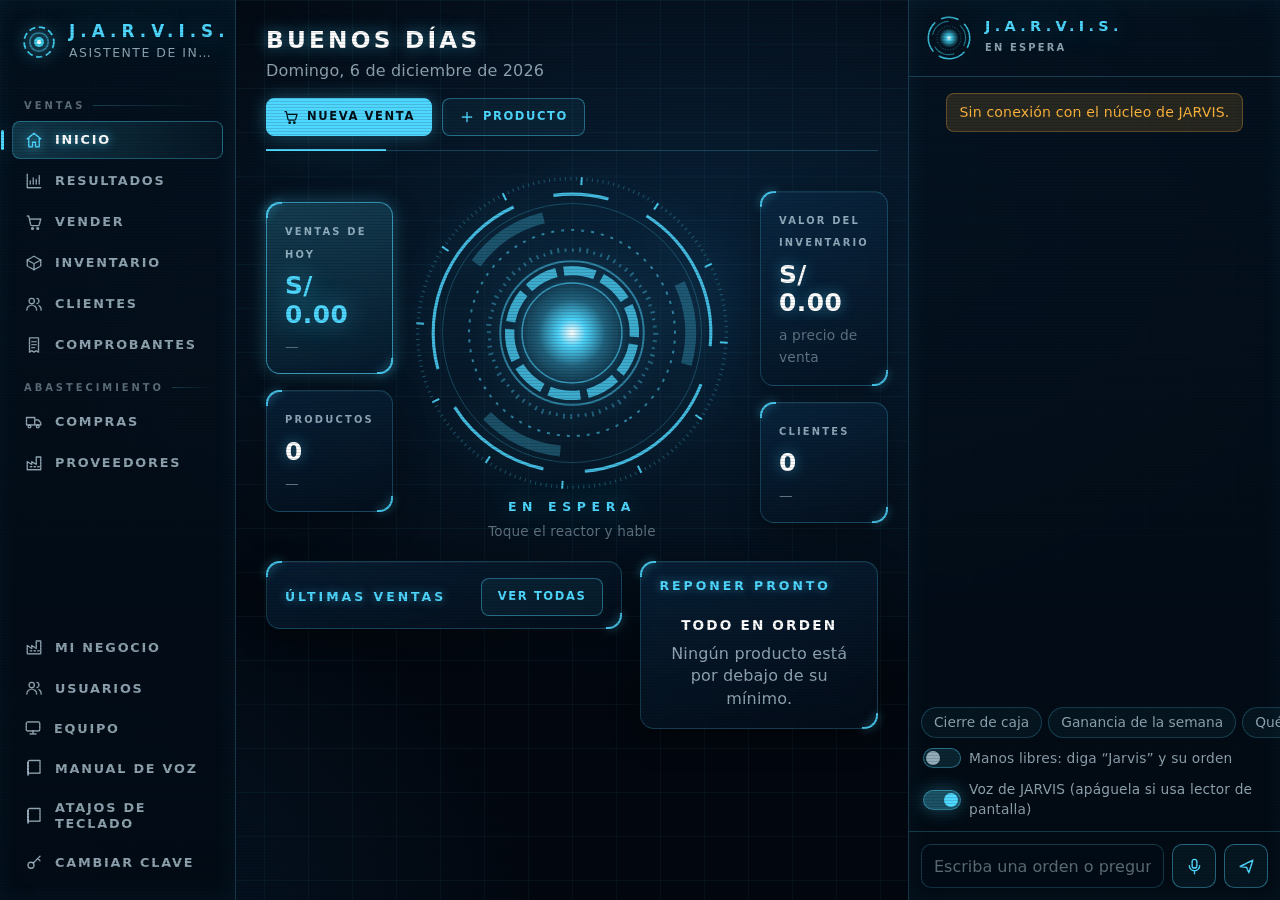
==== commit 65c42ceb: "Resultados, usuarios con roles, consultas por voz y datos del negocio Resultados (panel del negocio)" ====
--- a/src/main/resources/static/index.html
+++ b/src/main/resources/static/index.html
@@ -96,7 +96,8 @@
                   display: flex; align-items: center; gap: 8px; }
   .nav .seccion::after { content: ""; flex: 1; height: 1px; background: linear-gradient(90deg, var(--border), transparent); }
   .nav .pie { margin-top: auto; padding-top: 14px; display: flex; flex-direction: column; gap: 3px; }
-  .nav .pie button.item { background: none; width: 100%; text-align: left; cursor: pointer; }
+  .nav .pie button.item, .nav > button.item { background: none; width: 100%; text-align: left; cursor: pointer; }
+  #salirBtn span { overflow: hidden; text-overflow: ellipsis; white-space: nowrap; }
   details.equipo { border-radius: 8px; }
   details.equipo summary { list-style: none; cursor: pointer; display: flex; align-items: center; gap: 12px; padding: 9px 12px; border-radius: 8px;
                            font: 600 .8rem/1.2 var(--head); letter-spacing: .14em; text-transform: uppercase; color: var(--muted); }
@@ -204,6 +205,29 @@
   .lista-reponer b { color: #fff; }
   .lista-reponer small { display: block; color: var(--faint); font-size: .82rem; }
   .rapido { display: flex; gap: 10px; flex-wrap: wrap; }
+  .rapido select.campo { width: auto; }
+  .kpi .gan { display: block; margin-top: 4px; color: var(--ok); font: 600 .92rem/1.3 var(--font); letter-spacing: normal; text-transform: none;
+              font-variant-numeric: tabular-nums; }
+  .kpi .gan.neg { color: var(--danger); }
+  .nota-kpi { grid-column: 1 / -1; margin: -4px 0 0; color: var(--faint); font-size: .85rem; }
+  .grafico-caja { margin-bottom: 18px; }
+  .grafico { position: relative; padding: 4px 18px 6px; }
+  .grafico svg { display: block; width: 100%; height: 240px; overflow: visible; }
+  .grafico .eje { font: 500 11px var(--font); fill: var(--faint); }
+  .grafico .guia { stroke: rgba(var(--c), .12); stroke-width: 1; }
+  .grafico .base { stroke: var(--border-strong); stroke-width: 1; }
+  .grafico .barra-dia { fill: var(--accent); opacity: .8; pointer-events: none; }
+  .grafico .zona { fill: transparent; }
+  .grafico .zona:hover + .barra-dia, .grafico .zona:focus + .barra-dia { opacity: 1; filter: drop-shadow(0 0 6px rgba(var(--c), .9)); }
+  .grafico .zona:focus { outline: none; }
+  .grafico-tip { position: absolute; pointer-events: none; transform: translate(-50%, calc(-100% - 10px)); background: rgba(4, 22, 38, .96);
+                 border: 1px solid var(--border-strong); border-radius: 8px; padding: 7px 10px; font-size: .85rem; white-space: nowrap;
+                 box-shadow: var(--shadow); color: var(--text); z-index: 2; }
+  .grafico-tip b { display: block; color: #fff; font-variant-numeric: tabular-nums; }
+  .grafico-tip small { display: block; color: var(--muted); }
+  .grafico-tabla { padding: 0 18px 14px; }
+  .grafico-tabla summary { cursor: pointer; color: var(--muted); font-size: .88rem; padding: 4px 0; }
+  .grafico-tabla .tabla-caja { max-height: 300px; overflow-y: auto; margin-top: 8px; }
 
   .pos { display: grid; grid-template-columns: minmax(0, 1.25fr) minmax(330px, 1fr); gap: 18px; align-items: start; }
   .pos-busqueda { padding: 16px; }
@@ -322,6 +346,18 @@
   .form-hint { margin: -4px 0 0; font-size: .92rem; color: var(--ok); min-height: 1.2em; }
   .form-hint.mal { color: var(--danger); }
   .form-hint:empty { display: none; }
+  .form-grid.tres { grid-template-columns: 1.4fr 1fr 1fr; }
+  .modal-box.login { width: min(420px, 100%); }
+  .login-usuarios { display: grid; grid-template-columns: repeat(auto-fill, minmax(120px, 1fr)); gap: 10px; margin: 6px 0 16px; }
+  .login-usuarios button { min-height: 52px; padding: 8px 10px; border-radius: 10px; border: 1px solid var(--border); background: rgba(2, 14, 28, .55);
+                           color: var(--text); cursor: pointer; font: 600 1rem/1.2 var(--font); transition: border-color .2s, box-shadow .2s; }
+  .login-usuarios button:hover { border-color: var(--accent); }
+  .login-usuarios button[aria-checked="true"] { border-color: var(--accent); background: rgba(var(--c), .16); box-shadow: var(--glow); color: #fff; }
+  .login-pin { display: flex; flex-direction: column; gap: 6px; font: 600 .62rem/1.3 var(--head); letter-spacing: .16em; text-transform: uppercase; color: var(--muted); }
+  .login-pin .campo { font-size: 1.4rem; letter-spacing: .4em; text-align: center; height: 50px; }
+  #usLista { margin-bottom: 8px; }
+  #usLista .pin-nuevo { width: 110px; height: 34px; }
+  #usLista select.campo { width: auto; height: 34px; }
   .form-err { color: var(--danger); min-height: 1.2em; margin: 12px 0 0; font-size: .95rem; }
   .form-err:empty { display: none; }
   .modal-box.lote { width: min(740px, 100%); }
@@ -393,7 +429,7 @@
     .vista { padding: 18px max(16px, env(safe-area-inset-left)) 92px max(16px, env(safe-area-inset-right)); }
     .rejilla-2, .pos { grid-template-columns: 1fr; }
     .ticket { position: static; }
-    .form-grid { grid-template-columns: 1fr; }
+    .form-grid, .form-grid.tres { grid-template-columns: 1fr; }
     .compra-linea { grid-template-columns: 1fr 1fr; }
     .campo { font-size: 16px; }
     .tabla.adaptable thead { display: none; }
@@ -402,6 +438,7 @@
     .tabla.adaptable td { border: 0; padding: 4px 8px; }
     .tabla.adaptable td[data-t]::before { content: attr(data-t); display: inline-block; min-width: 96px; color: var(--faint); font-size: .82rem; }
     .tabla.adaptable .acciones { text-align: left; width: auto; }
+    #v-resultados .tabla.adaptable td.der { text-align: left; }
     .pagina h1 { font-size: 1.1rem; }
     #reactorGrande { width: min(100%, 250px); }
   }
@@ -416,6 +453,8 @@
     <symbol id="i-vender" viewBox="0 0 24 24" fill="none" stroke-width="1.8" stroke-linecap="round" stroke-linejoin="round"><path d="M3 4h2l2.4 11.2a2 2 0 0 0 2 1.6h7.7a2 2 0 0 0 2-1.5L21 8H6.2"/><circle cx="10" cy="20.5" r="1.2"/><circle cx="17" cy="20.5" r="1.2"/></symbol>
     <symbol id="i-caja" viewBox="0 0 24 24" fill="none" stroke-width="1.8" stroke-linecap="round" stroke-linejoin="round"><path d="M21 8 12 3 3 8v8l9 5 9-5Z"/><path d="m3 8 9 5 9-5M12 13v8"/></symbol>
     <symbol id="i-clientes" viewBox="0 0 24 24" fill="none" stroke-width="1.8" stroke-linecap="round" stroke-linejoin="round"><circle cx="9" cy="8" r="3.5"/><path d="M2.5 20a6.5 6.5 0 0 1 13 0"/><path d="M16 4.6a3.5 3.5 0 0 1 0 6.8M18.5 14a6.5 6.5 0 0 1 3 6"/></symbol>
+    <symbol id="i-salir" viewBox="0 0 24 24" fill="none" stroke-width="1.8" stroke-linecap="round" stroke-linejoin="round"><path d="M15 4h3a2 2 0 0 1 2 2v12a2 2 0 0 1-2 2h-3"/><path d="M10 16l-4-4 4-4M6 12h10"/></symbol>
+    <symbol id="i-grafico" viewBox="0 0 24 24" fill="none" stroke-width="1.8" stroke-linecap="round" stroke-linejoin="round"><path d="M3 3v18h18"/><path d="M7 16v-4M11 16V8M15 16v-6M19 16V5"/></symbol>
     <symbol id="i-recibo" viewBox="0 0 24 24" fill="none" stroke-width="1.8" stroke-linecap="round" stroke-linejoin="round"><path d="M6 2.5h12v19l-3-2-3 2-3-2-3 2Z"/><path d="M9 7.5h6M9 11.5h6M9 15.5h4"/></symbol>
     <symbol id="i-camion" viewBox="0 0 24 24" fill="none" stroke-width="1.8" stroke-linecap="round" stroke-linejoin="round"><path d="M2 6h11v10H2zM13 9h4.5l3.5 4v3h-8"/><circle cx="6" cy="18" r="1.8"/><circle cx="17" cy="18" r="1.8"/></symbol>
     <symbol id="i-fabrica" viewBox="0 0 24 24" fill="none" stroke-width="1.8" stroke-linecap="round" stroke-linejoin="round"><path d="M3 21V10l6 4V10l6 4V4h6v17Z"/><path d="M7 17h2M12 17h2M17 17h2"/></symbol>
@@ -450,14 +489,18 @@
     </div>
     <div class="seccion">Ventas</div>
     <a class="item" href="#inicio" data-vista="inicio"><svg><use href="#i-inicio"/></svg>Inicio</a>
-    <a class="item" href="#vender" data-vista="vender"><svg><use href="#i-vender"/></svg>Vender</a>
-    <a class="item" href="#inventario" data-vista="inventario"><svg><use href="#i-caja"/></svg>Inventario</a>
-    <a class="item" href="#clientes" data-vista="clientes"><svg><use href="#i-clientes"/></svg>Clientes</a>
-    <a class="item" href="#comprobantes" data-vista="comprobantes"><svg><use href="#i-recibo"/></svg>Comprobantes</a>
-    <div class="seccion">Abastecimiento</div>
-    <a class="item" href="#compras" data-vista="compras"><svg><use href="#i-camion"/></svg>Compras</a>
-    <a class="item" href="#proveedores" data-vista="proveedores"><svg><use href="#i-fabrica"/></svg>Proveedores</a>
+    <a class="item" href="#resultados" data-vista="resultados" data-permiso="REPORTES"><svg><use href="#i-grafico"/></svg>Resultados</a>
+    <a class="item" href="#vender" data-vista="vender" data-permiso="VENDER"><svg><use href="#i-vender"/></svg>Vender</a>
+    <a class="item" href="#inventario" data-vista="inventario" data-permiso="INVENTARIO"><svg><use href="#i-caja"/></svg>Inventario</a>
+    <a class="item" href="#clientes" data-vista="clientes" data-permiso="CLIENTES"><svg><use href="#i-clientes"/></svg>Clientes</a>
+    <a class="item" href="#comprobantes" data-vista="comprobantes" data-permiso="COMPROBANTES"><svg><use href="#i-recibo"/></svg>Comprobantes</a>
+    <div class="seccion" data-permiso="COMPRAS">Abastecimiento</div>
+    <a class="item" href="#compras" data-vista="compras" data-permiso="COMPRAS"><svg><use href="#i-camion"/></svg>Compras</a>
+    <a class="item" href="#proveedores" data-vista="proveedores" data-permiso="COMPRAS"><svg><use href="#i-fabrica"/></svg>Proveedores</a>
+    <button class="item" id="salirBtn" type="button" hidden><svg><use href="#i-salir"/></svg><span id="salirTexto">Salir</span></button>
     <div class="pie">
+      <button class="item" id="negocioBtn" type="button" data-permiso="ADMINISTRAR"><svg><use href="#i-fabrica"/></svg>Mi negocio</button>
+      <button class="item" id="usuariosBtn" type="button" data-permiso="ADMINISTRAR"><svg><use href="#i-clientes"/></svg>Usuarios</button>
       <details class="equipo" id="equipo">
         <summary><svg><use href="#i-equipo"/></svg>Equipo</summary>
         <div class="medidores">
@@ -484,8 +527,8 @@
       <header>
         <div><h1 id="saludo">Hola</h1><p class="sub" id="fechaHoy">—</p></div>
         <div class="rapido">
-          <a class="boton primario" href="#vender"><svg><use href="#i-vender"/></svg>Nueva venta</a>
-          <button class="boton" type="button" data-accion="nuevo-producto"><svg><use href="#i-mas"/></svg>Producto</button>
+          <a class="boton primario" href="#vender" data-permiso="VENDER"><svg><use href="#i-vender"/></svg>Nueva venta</a>
+          <button class="boton" type="button" data-accion="nuevo-producto" data-permiso="INVENTARIO"><svg><use href="#i-mas"/></svg>Producto</button>
         </div>
       </header>
       <div class="hero">
@@ -504,7 +547,7 @@
         </div>
       </div>
       <div class="rejilla-2">
-        <div class="tarjeta">
+        <div class="tarjeta" data-permiso="COMPROBANTES">
           <div class="tarjeta-cab"><h2>Últimas ventas</h2><a class="boton" href="#comprobantes">Ver todas</a></div>
           <div class="tabla-caja" id="ultimas"></div>
         </div>
@@ -512,6 +555,38 @@
           <div class="tarjeta-cab"><h2>Reponer pronto</h2><small id="reponerCuenta"></small></div>
           <ul class="lista-reponer" id="reponer"></ul>
         </div>
+      </div>
+    </section>
+
+    <section class="pagina" id="v-resultados" hidden>
+      <header>
+        <div><h1>Resultados</h1><p class="sub">Ventas, ganancia y alertas del negocio. La ganancia es la venta sin IGV menos el costo.</p></div>
+        <div class="rapido">
+          <select class="campo" id="resDias" aria-label="Días del gráfico" title="Días del gráfico">
+            <option value="7">Últimos 7 días</option><option value="30" selected>Últimos 30 días</option><option value="90">Últimos 90 días</option>
+          </select>
+          <button class="boton" type="button" id="resExcel" title="Ventas del periodo en Excel"><svg><use href="#i-excel"/></svg>Exportar ventas</button>
+        </div>
+      </header>
+      <div class="kpis" id="resKpis"></div>
+      <div class="tarjeta grafico-caja">
+        <div class="tarjeta-cab"><h2>Ventas por día</h2><small id="resRango"></small></div>
+        <div class="grafico" id="resGrafico"></div>
+        <details class="grafico-tabla"><summary>Ver como tabla</summary><div class="tabla-caja" id="resTablaDias"></div></details>
+      </div>
+      <div class="rejilla-2">
+        <div class="tarjeta">
+          <div class="tarjeta-cab"><h2>Más vendidos</h2><small id="resTopRango"></small></div>
+          <div class="tabla-caja" id="resTop"></div>
+        </div>
+        <div class="tarjeta">
+          <div class="tarjeta-cab"><h2>Alertas de stock</h2><small id="resAlertasCuenta"></small></div>
+          <ul class="lista-reponer" id="resAlertas"></ul>
+        </div>
+      </div>
+      <div class="tarjeta" style="margin-top:18px">
+        <div class="tarjeta-cab"><h2>Sin movimiento</h2><small id="resQuietosCuenta"></small></div>
+        <div class="tabla-caja" id="resQuietos"></div>
       </div>
     </section>
 
@@ -585,7 +660,7 @@
         <div><h1>Comprobantes</h1><p class="sub">Toque uno para verlo, imprimirlo o sacar su PDF.</p></div>
         <div class="rapido">
           <button class="boton" type="button" id="compExcel" title="Ventas del periodo con costo y ganancia"><svg><use href="#i-excel"/></svg>Exportar Excel</button>
-          <button class="boton" type="button" id="anularUltima">Anular la última venta</button>
+          <button class="boton" type="button" id="anularUltima" data-permiso="ANULAR_VENTAS">Anular la última venta</button>
         </div>
       </header>
       <div class="barra">
@@ -654,6 +729,8 @@
     </div>
     <div class="atajos">
       <button class="atajo" type="button" data-cmd="Cierre de caja">Cierre de caja</button>
+      <button class="atajo" type="button" data-cmd="¿Cuánto gané esta semana?" data-permiso="REPORTES">Ganancia de la semana</button>
+      <button class="atajo" type="button" data-cmd="¿Qué productos se están acabando?">Qué se acaba</button>
       <button class="atajo" type="button" data-cmd="Nueva venta">Venta por voz</button>
       <button class="atajo" type="button" data-cmd="Último comprobante">Último comprobante</button>
       <button class="atajo" type="button" data-cmd="Imprime la boleta" title="Imprime el último comprobante (ticket de 80 mm)">Imprimir boleta</button>
@@ -864,6 +941,63 @@
   </div>
 </div>
 
+<div id="loginModal" class="modal" role="dialog" aria-modal="true" aria-labelledby="loginTitulo">
+  <form class="modal-box login" id="loginForm" novalidate>
+    <h3 id="loginTitulo">Iniciar sesión</h3>
+    <p>Elija su usuario y escriba su PIN.</p>
+    <div class="login-usuarios" id="loginUsuarios" role="radiogroup" aria-label="Usuario"></div>
+    <label class="login-pin">PIN<input class="campo" id="loginPin" type="password" inputmode="numeric" maxlength="6" autocomplete="current-password"></label>
+    <p class="form-err" id="loginErr" role="alert"></p>
+    <div class="modal-btns"><button type="submit" class="boton primario grande" id="loginEntrar">Entrar</button></div>
+  </form>
+</div>
+
+<div id="negocioModal" class="modal" role="dialog" aria-modal="true" aria-labelledby="negTitulo">
+  <form class="modal-box" id="negocioForm" novalidate>
+    <h3 id="negTitulo">Mi negocio</h3>
+    <p>Salen en las boletas, los tickets, los PDF y los Excel. La moneda se usa en toda la pantalla y en lo que dice JARVIS.</p>
+    <div class="form-grid">
+      <label class="full">Nombre del negocio<input class="campo" id="negNombre" maxlength="80" autocomplete="organization"></label>
+      <label>RUC <i>opcional</i><input class="campo" id="negRuc" inputmode="numeric" maxlength="11" autocomplete="off"></label>
+      <label>Teléfono <i>opcional</i><input class="campo" id="negTelefono" inputmode="tel" maxlength="20" autocomplete="tel"></label>
+      <label class="full">Dirección <i>opcional</i><input class="campo" id="negDireccion" maxlength="150" autocomplete="street-address"></label>
+      <label class="full">Correo <i>opcional</i><input class="campo" id="negEmail" type="email" maxlength="120" autocomplete="email"></label>
+    </div>
+    <div class="form-grid tres">
+      <label>Símbolo <i>S/, $, US$</i><input class="campo" id="negSimbolo" maxlength="4" autocomplete="off"></label>
+      <label>Moneda <i>en plural</i><input class="campo" id="negMoneda" maxlength="20" autocomplete="off"></label>
+      <label>En singular<input class="campo" id="negSingular" maxlength="20" autocomplete="off"></label>
+    </div>
+    <p class="form-err" id="negErr" role="alert"></p>
+    <div class="modal-btns">
+      <button type="button" class="boton" id="negCancelar">Cancelar</button>
+      <button type="submit" class="boton primario">Guardar</button>
+    </div>
+  </form>
+</div>
+
+<div id="usuariosModal" class="modal" role="dialog" aria-modal="true" aria-labelledby="usTitulo">
+  <div class="modal-box ancho">
+    <h3 id="usTitulo">Usuarios</h3>
+    <p>El cajero vende y ve clientes y comprobantes, sin costos ni ganancias. Almacén maneja inventario, compras y proveedores.
+      El administrador puede todo. Mientras no haya usuarios, JARVIS no pide PIN.</p>
+    <div class="tabla-caja" id="usLista"></div>
+    <form id="usForm" novalidate>
+      <div class="form-grid tres">
+        <label>Nombre<input class="campo" id="usNombre" maxlength="40" autocomplete="off"></label>
+        <label>Rol<select class="campo" id="usRol"><option value="CAJERO">Cajero</option><option value="ALMACEN">Almacén</option>
+          <option value="ADMIN">Administrador</option></select></label>
+        <label>PIN <i>4 a 6 números</i><input class="campo" id="usPin" type="password" inputmode="numeric" maxlength="6" autocomplete="new-password"></label>
+      </div>
+      <p class="form-err" id="usErr" role="alert"></p>
+      <div class="modal-btns">
+        <button class="boton" type="button" id="usCerrar">Cerrar</button>
+        <button class="boton primario" type="submit" id="usAgregar"><svg><use href="#i-mas"/></svg>Agregar usuario</button>
+      </div>
+    </form>
+  </div>
+</div>
+
 <div id="atajosModal" class="modal" role="dialog" aria-modal="true" aria-labelledby="atajosTitulo">
   <div class="modal-box">
     <h3 id="atajosTitulo">Atajos de teclado y voz</h3>
@@ -904,7 +1038,8 @@
 const $ = id => document.getElementById(id);
 const stateEl = $('state'), logEl = $('log'), transcriptEl = $('transcript');
 const esc = s => String(s ?? '').replace(/[&<>"']/g, c => ({ '&': '&amp;', '<': '&lt;', '>': '&gt;', '"': '&quot;', "'": '&#39;' }[c]));
-const soles = n => 'S/ ' + Number(n || 0).toLocaleString('es-PE', { minimumFractionDigits: 2, maximumFractionDigits: 2 });
+const moneda = { simbolo: 'S/', nombre: 'soles' };
+const soles = n => moneda.simbolo + ' ' + Number(n || 0).toLocaleString('es-PE', { minimumFractionDigits: 2, maximumFractionDigits: 2 });
 const cant = n => Number(n || 0).toLocaleString('es-PE', { maximumFractionDigits: 3 });
 const nroComp = n => String(n).padStart(6, '0');
 const sinTildes = s => String(s || '').normalize('NFD').replace(/[̀-ͯ]/g, '').toLowerCase();
@@ -943,8 +1078,11 @@
 
 async function api(path, opts = {}) {
   const r = await fetch(path, { ...opts, headers: { 'Content-Type': 'application/json', 'X-Jarvis-Token': getToken(),
-                                                    'X-Jarvis-Session': SESSION_ID, ...(opts.headers || {}) } });
-  if (r.status === 401) { saveToken(''); }
+                                                    'X-Jarvis-Session': SESSION_ID, 'X-Jarvis-Usuario': leer('jarvisUsuario') || '',
+                                                    ...(opts.headers || {}) } });
+  if (r.status === 401) {
+    if (r.headers.get('X-Jarvis-Login')) pedirLogin(); else saveToken('');
+  }
   return r;
 }
 async function invCall(path, method, body) {
@@ -961,10 +1099,15 @@
   try { const r = await api(path); return r.ok ? await r.json() : null; } catch (e) { return null; }
 }
 
-const VISTAS = ['inicio', 'vender', 'inventario', 'clientes', 'comprobantes', 'compras', 'proveedores'];
+const VISTAS = ['inicio', 'resultados', 'vender', 'inventario', 'clientes', 'comprobantes', 'compras', 'proveedores'];
+const PERMISO_VISTA = { resultados: 'REPORTES', vender: 'VENDER', inventario: 'INVENTARIO', clientes: 'CLIENTES',
+  comprobantes: 'COMPROBANTES', compras: 'COMPRAS', proveedores: 'COMPRAS' };
+let conUsuarios = false, yo = null;
+const puede = p => !conUsuarios || !!(yo && yo.permisos.includes(p));
+const vistaPermitida = v => !PERMISO_VISTA[v] || puede(PERMISO_VISTA[v]);
 let vista = 'inicio';
 function irA(v) {
-  if (!VISTAS.includes(v)) v = 'inicio';
+  if (!VISTAS.includes(v) || !vistaPermitida(v)) v = 'inicio';
   vista = v;
   VISTAS.forEach(x => { $('v-' + x).hidden = x !== v; });
   document.querySelectorAll('.nav a.item[data-vista]').forEach(a => {
@@ -973,6 +1116,7 @@
   });
   $('vista').scrollTop = 0;
   if (v === 'inicio') refreshResumen();
+  if (v === 'resultados') refreshResultados();
   if (v === 'clientes') refreshClientes();
   if (v === 'comprobantes') refreshComprobantes();
   if (v === 'vender') { renderPos(); setTimeout(() => $('posBuscar').focus(), 30); }
@@ -1263,7 +1407,8 @@
 }
 async function refreshResumen() {
   pintarSaludo();
-  const [r, ultimas] = await Promise.all([traer('/api/inventory/resumen'), traer('/api/inventory/comprobantes?limite=6')]);
+  const [r, ultimas] = await Promise.all([traer('/api/inventory/resumen'),
+    puede('COMPROBANTES') ? traer('/api/inventory/comprobantes?limite=6') : null]);
   if (r) {
     resumen = r;
     $('k-total').textContent = soles(r.totalHoy);
@@ -1290,6 +1435,106 @@
     </li>`).join('')
     : '<li class="vacio" style="display:block"><b>Todo en orden</b>Ningún producto está por debajo de su mínimo.</li>';
 }
+let panel = null;
+const diaMes = f => { const [, m, d] = (f || '').split('-'); return d ? `${d}/${m}` : ''; };
+async function refreshResultados() {
+  const p = await traer('/api/reportes/panel?dias=' + $('resDias').value);
+  if (!p) return;
+  panel = p;
+  const r = p.rango, n = p.porDia.length;
+  const ganancia = per => `<span class="gan${Number(per.ganancia) < 0 ? ' neg' : ''}">Ganancia ${soles(per.ganancia)}${per.lineasSinCosto ? ' *' : ''}</span>`;
+  const tarjeta = (titulo, per, destacado) => `<div class="tarjeta kpi${destacado ? ' destacado' : ''}"><span>${titulo}</span>
+      <strong>${soles(per.total)}</strong>
+      <small>${per.ventas === 1 ? '1 venta' : per.ventas + ' ventas'}${per.anuladas ? ` · ${per.anuladas} anulada${per.anuladas === 1 ? '' : 's'}` : ''}</small>
+      ${ganancia(per)}</div>`;
+  const ticket = r.ventas ? Number(r.total) / r.ventas : 0;
+  const margen = Number(r.base) > 0 ? Math.round(Number(r.ganancia) * 100 / Number(r.base)) : null;
+  $('resKpis').innerHTML = tarjeta('Hoy', p.deHoy, true) + tarjeta('Esta semana', p.semana) + tarjeta('Este mes', p.mes)
+    + `<div class="tarjeta kpi"><span>Ticket promedio</span><strong>${soles(ticket)}</strong><small>últimos ${n} días</small>
+        <span class="gan">${margen === null ? 'Margen —' : 'Margen ' + margen + ' %'}</span></div>`
+    + ([p.deHoy, p.semana, p.mes, r].some(x => x.lineasSinCosto)
+      ? '<p class="nota-kpi">* Se vendieron productos sin costo registrado y su ganancia no se cuenta. Agregue el costo en la ficha del producto o registre su compra.</p>' : '');
+  $('resRango').textContent = `${diaMes(r.desde)} al ${diaMes(r.hasta)} · ${soles(r.total)}`;
+  $('resTopRango').textContent = `últimos ${n} días`;
+  pintarGrafico(p.porDia);
+  $('resTablaDias').innerHTML = `<table class="tabla"><thead><tr><th>Día</th><th class="der">Ventas</th><th class="der">Total</th><th class="der">Ganancia</th></tr></thead>
+    <tbody>${p.porDia.slice().reverse().map(d => `<tr><td class="num">${fechaCorta(d.fecha)}</td><td class="der num">${d.ventas}</td>
+      <td class="der num">${soles(d.total)}</td><td class="der num">${soles(d.ganancia)}</td></tr>`).join('')}</tbody></table>`;
+
+  $('resTop').innerHTML = p.masVendidos.length ? `<table class="tabla adaptable"><thead><tr><th>Producto</th><th class="der">Cantidad</th><th class="der">Vendido</th><th class="der">Ganancia</th></tr></thead>
+    <tbody>${p.masVendidos.map((m, i) => `<tr><td data-t="Producto"><span class="num" style="color:var(--faint)">${i + 1}.</span> ${esc(m.producto)}</td>
+      <td data-t="Cantidad" class="der num">${cant(m.cantidad)} ${esc(m.unidad)}</td><td data-t="Vendido" class="der num">${soles(m.total)}</td>
+      <td data-t="Ganancia" class="der num">${m.ganancia === null ? '<span style="color:var(--faint)" title="Sin costo registrado">—</span>' : soles(m.ganancia)}</td></tr>`).join('')}</tbody></table>`
+    : '<div class="vacio"><b>Sin ventas en este periodo</b>Cuando venda, aquí verá lo que más sale.</div>';
+
+  $('resAlertasCuenta').textContent = p.alertas.length ? p.alertas.length + (p.alertas.length === 1 ? ' producto' : ' productos') : '';
+  $('resAlertas').innerHTML = p.alertas.length ? p.alertas.slice(0, 12).map(a => `<li>
+      <div><b>${esc(a.producto)}</b><small>Mínimo ${cant(a.stockMin)} ${esc(a.unidad)}</small></div>
+      <span class="etiqueta ${a.estado === 'SIN_STOCK' ? 'mal' : 'aviso'}">${a.estado === 'SIN_STOCK' ? 'Sin stock' : 'Bajo · ' + cant(a.stock) + ' ' + esc(a.unidad)}</span>
+    </li>`).join('')
+    : '<li class="vacio" style="display:block"><b>Todo en orden</b>Ningún producto está por debajo de su mínimo.</li>';
+
+  const q = p.sinMovimiento;
+  $('resQuietosCuenta').textContent = `con stock y sin ventas en ${p.diasSinMovimiento} días`;
+  $('resQuietos').innerHTML = q.length ? `<table class="tabla adaptable"><thead><tr><th>Producto</th><th class="der">Stock</th><th class="der">Valor parado</th><th>Última venta</th></tr></thead>
+    <tbody>${q.map(s => `<tr><td data-t="Producto">${esc(s.producto)}</td><td data-t="Stock" class="der num">${cant(s.stock)} ${esc(s.unidad)}</td>
+      <td data-t="Valor parado" class="der num">${soles(s.valorVenta)}</td>
+      <td data-t="Última venta" class="num">${s.ultimaVenta ? fechaCorta(s.ultimaVenta) : '<span style="color:var(--faint)">Nunca</span>'}</td></tr>`).join('')}</tbody></table>`
+    : '<div class="vacio"><b>Todo se mueve</b>Cada producto con stock se vendió en el último mes.</div>';
+}
+function pintarGrafico(dias) {
+  const caja = $('resGrafico');
+  if (!dias.some(d => Number(d.total) > 0)) {
+    caja.innerHTML = '<div class="vacio"><b>Sin ventas en este periodo</b>Registre ventas y aquí verá cómo van día a día.</div>';
+    return;
+  }
+  const W = Math.max(caja.clientWidth - 36, 260), H = 240, izq = 50, abajo = 22, arriba = 8, alto = H - arriba - abajo;
+  const max = Math.max(...dias.map(d => Number(d.total)));
+  const paso = [1, 10, 100, 1000, 10000, 100000, 1000000].flatMap(e => [e, 2 * e, 5 * e]).find(s => max / s <= 4);
+  const tope = Math.ceil(max / paso) * paso;
+  const y = v => arriba + alto * (1 - v / tope);
+  const ancho = (W - izq) / dias.length, barra = Math.max(2, Math.min(24, ancho - 2));
+  const cada = Math.ceil(dias.length / Math.max(1, Math.floor((W - izq) / 48)));
+  let svg = '';
+  for (let v = 0; v <= tope; v += paso)
+    svg += `<line class="${v === 0 ? 'base' : 'guia'}" x1="${izq}" x2="${W}" y1="${y(v)}" y2="${y(v)}"/>`
+      + `<text class="eje" x="${izq - 8}" y="${y(v) + 4}" text-anchor="end">${v >= 1000 ? (v / 1000).toLocaleString('es-PE') + ' mil' : v}</text>`;
+  dias.forEach((d, i) => {
+    const x = izq + i * ancho + (ancho - barra) / 2, top = y(Number(d.total)), r = Math.min(4, barra / 2, y(0) - top);
+    const forma = top < y(0) ? `M${x},${y(0)}V${top + r}Q${x},${top} ${x + r},${top}H${x + barra - r}Q${x + barra},${top} ${x + barra},${top + r}V${y(0)}Z` : '';
+    svg += `<rect class="zona" data-i="${i}" x="${izq + i * ancho}" y="${arriba}" width="${ancho}" height="${alto}" tabindex="0"`
+      + ` aria-label="${fechaCorta(d.fecha)}: ${soles(d.total)}, ${d.ventas === 1 ? '1 venta' : d.ventas + ' ventas'}"/><path class="barra-dia" d="${forma}"/>`;
+    if ((dias.length - 1 - i) % cada === 0)
+      svg += `<text class="eje" x="${izq + i * ancho + ancho / 2}" y="${H - 6}" text-anchor="middle">${diaMes(d.fecha)}</text>`;
+  });
+  caja.innerHTML = `<svg viewBox="0 0 ${W} ${H}" role="img" aria-label="Ventas por día en ${esc(moneda.nombre)}">${svg}</svg><div class="grafico-tip" hidden></div>`;
+  const tip = caja.querySelector('.grafico-tip');
+  const mostrar = z => {
+    const d = dias[z.dataset.i], b = z.getBoundingClientRect(), c = caja.getBoundingClientRect();
+    tip.innerHTML = `<small>${fechaCorta(d.fecha)}</small><b>${soles(d.total)}</b>`
+      + `<small>${d.ventas === 1 ? '1 venta' : d.ventas + ' ventas'} · ganancia ${soles(d.ganancia)}</small>`;
+    tip.hidden = false;
+    tip.style.left = Math.min(Math.max(b.left - c.left + b.width / 2, 90), c.width - 90) + 'px';
+    tip.style.top = (b.top - c.top + (y(Number(d.total)) - arriba) * b.height / alto) + 'px';
+  };
+  caja.querySelectorAll('.zona').forEach(z => {
+    z.addEventListener('mouseenter', () => mostrar(z));
+    z.addEventListener('focus', () => mostrar(z));
+    z.addEventListener('click', () => mostrar(z));
+    z.addEventListener('mouseleave', () => { tip.hidden = true; });
+    z.addEventListener('blur', () => { tip.hidden = true; });
+  });
+}
+$('resDias').addEventListener('change', refreshResultados);
+$('resExcel').onclick = () => {
+  if (panel) descargar('/api/reportes/ventas.xlsx?' + new URLSearchParams({ desde: panel.rango.desde, hasta: panel.rango.hasta }), 'ventas.xlsx');
+};
+let redibujo;
+window.addEventListener('resize', () => {
+  clearTimeout(redibujo);
+  redibujo = setTimeout(() => { if (vista === 'resultados' && panel) pintarGrafico(panel.porDia); }, 150);
+});
+
 function filaComprobante(c) {
   const fecha = (c.fecha || '').split('-').reverse().join('/');
   return `<tr class="clic" data-comp="${c.numero}" tabindex="0" title="Enter: ver el comprobante">
@@ -1994,7 +2239,7 @@
       ${esc(c.proveedor)} (RUC ${esc(c.proveedorRuc)})<br>Registrada el ${fechaCorta(c.fecha)} a las ${esc(c.hora)}${c.observacion ? ' · ' + esc(c.observacion) : ''}</p>
     <div class="tabla-caja"><table class="tabla compacta"><thead><tr><th>#</th><th>Producto</th><th class="der">Cantidad</th><th class="der">Costo</th><th class="der">Importe</th></tr></thead>
     <tbody>${c.detalles.map(d => `<tr><td>${d.item}</td><td>${esc(d.producto)}</td><td class="der num">${cant(d.cantidad)} ${esc(d.unidad)}</td>
-      <td class="der num">S/ ${Number(d.costo).toLocaleString('es-PE', { minimumFractionDigits: 2, maximumFractionDigits: 4 })}</td>
+      <td class="der num">${esc(moneda.simbolo)} ${Number(d.costo).toLocaleString('es-PE', { minimumFractionDigits: 2, maximumFractionDigits: 4 })}</td>
       <td class="der num">${soles(d.importe)}</td></tr>`).join('')}</tbody></table></div>
     <div class="totales" style="padding:12px 0 0"><div><span>${c.modoIgv === 'EXONERADO' ? 'Op. exonerada' : 'Op. gravada'}</span><span>${soles(c.base)}</span></div>
       <div><span>IGV</span><span>${soles(c.igv)}</span></div><div class="total"><span>Total</span><span>${soles(c.total)}</span></div></div>`;
@@ -2130,7 +2375,7 @@
   if ($('confirmModal').classList.contains('show')) cerrarConfirmar(false);
   $('cliModal').classList.remove('show');
   $('receipt').classList.remove('show');
-  ['compraModal', 'compraVer', 'provModal', 'kardexModal', 'atajosModal'].forEach(id => $(id).classList.remove('show'));
+  ['compraModal', 'compraVer', 'provModal', 'kardexModal', 'atajosModal', 'usuariosModal', 'negocioModal'].forEach(id => $(id).classList.remove('show'));
   if ($('asistente').classList.contains('abierto')) abrirAsistente(false);
 });
 
@@ -2149,6 +2394,10 @@
   const m = s.uptimeMin;
   $('i-up').textContent = m < 60 ? m + ' min' : Math.floor(m / 60) + ' h ' + (m % 60) + ' min';
   negocio.ruc = s.negocioRuc || ''; negocio.direccion = s.negocioDireccion || '';
+  if (s.monedaSimbolo && (s.monedaSimbolo !== moneda.simbolo || s.monedaNombre !== moneda.nombre)) {
+    moneda.simbolo = s.monedaSimbolo; moneda.nombre = s.monedaNombre || moneda.nombre;
+    refrescarDatos();
+  }
   if ((s.negocio || '') !== negocio.nombre) {
     negocio.nombre = s.negocio || '';
     $('negocio').textContent = negocio.nombre || 'Asistente de inventario';
@@ -2533,7 +2782,8 @@
 const normalDicho = t => String(t).toLowerCase().normalize('NFD').replace(/[̀-ͯ]/g, '')
   .replace(/[¿?¡!.,;:]/g, ' ').replace(/\s+/g, ' ').trim();
 const SECCIONES = { inicio: 'inicio', vender: 'vender', ventas: 'vender', inventario: 'inventario', productos: 'inventario',
-  clientes: 'clientes', comprobantes: 'comprobantes', boletas: 'comprobantes', compras: 'compras', proveedores: 'proveedores' };
+  clientes: 'clientes', comprobantes: 'comprobantes', boletas: 'comprobantes', compras: 'compras', proveedores: 'proveedores',
+  resultados: 'resultados', ganancias: 'resultados', reportes: 'resultados', panel: 'resultados' };
 const FORMULARIOS = [
   [/^(nuevo producto|agregar producto|crear producto|registrar (un )?producto)$/, () => openProduct(null), 'Formulario de producto nuevo'],
   [/^(registrar|registra|agregar|agrega|crear) (un )?cliente$/, () => abrirCliente(null), 'Formulario de cliente nuevo'],
@@ -2552,8 +2802,11 @@
   const sec = t.match(/^(?:ir a|ve a|vamos a|abre|abrir|abreme|muestra|muestrame|mostrar|ver|pantalla)(?: la)?(?: pantalla)?(?: de)?(?: los| las| el)? (\w+)$/);
   if (sec && SECCIONES[sec[1]]) {
     const v = SECCIONES[sec[1]];
-    irAyEnfocar(v);
-    hecho = 'Pantalla ' + document.querySelector(`.nav a[data-vista="${v}"]`).textContent.trim() + '.';
+    if (!vistaPermitida(v)) hecho = 'Su usuario no tiene acceso a la pantalla ' + document.querySelector(`.nav a[data-vista="${v}"]`).textContent.trim() + '.';
+    else {
+      irAyEnfocar(v);
+      hecho = 'Pantalla ' + document.querySelector(`.nav a[data-vista="${v}"]`).textContent.trim() + '.';
+    }
   } else {
     for (const [re, abrir, nombre] of FORMULARIOS) if (re.test(t)) { abrir(); hecho = nombre + '. Dicte el primer campo.'; break; }
   }
@@ -2696,8 +2949,165 @@
   el.dispatchEvent(new Event('change', { bubbles: true }));
 }
 
+function aplicarSesion() {
+  document.querySelectorAll('[data-permiso]').forEach(el => { el.hidden = !puede(el.dataset.permiso); });
+  const conNombre = conUsuarios && yo && yo.nombre !== 'Laptop';
+  $('salirBtn').hidden = !conNombre;
+  $('salirTexto').textContent = conNombre ? 'Salir · ' + yo.nombre : 'Salir';
+  $('salirBtn').title = conNombre ? `${yo.nombre} (${yo.rolDescripcion}). Toque para cerrar la sesión.` : '';
+  if (!vistaPermitida(vista)) irA('inicio');
+}
+async function cargarSesion() {
+  const s = await traer('/api/sesion');
+  if (!s) return;
+  conUsuarios = s.usuarios;
+  yo = s.yo;
+  aplicarSesion();
+  if (conUsuarios && !yo) mostrarLogin(s.nombres);
+}
+let loginElegido = '';
+function mostrarLogin(nombres) {
+  const caja = $('loginUsuarios');
+  caja.innerHTML = nombres.map(n => `<button type="button" role="radio" aria-checked="false" data-nombre="${esc(n)}">${esc(n)}</button>`).join('');
+  loginElegido = nombres.length === 1 ? nombres[0] : '';
+  caja.querySelectorAll('button').forEach(b => {
+    b.setAttribute('aria-checked', String(b.dataset.nombre === loginElegido));
+    b.onclick = () => {
+      loginElegido = b.dataset.nombre;
+      caja.querySelectorAll('button').forEach(x => x.setAttribute('aria-checked', String(x === b)));
+      $('loginPin').focus();
+    };
+  });
+  $('loginPin').value = '';
+  $('loginErr').textContent = '';
+  $('loginModal').classList.add('show');
+  setTimeout(() => (loginElegido ? $('loginPin') : caja.querySelector('button'))?.focus(), 80);
+}
+let pidiendoLogin = false;
+async function pedirLogin() {
+  if (pidiendoLogin || $('loginModal').classList.contains('show')) return;
+  pidiendoLogin = true;
+  guardar('jarvisUsuario', '');
+  yo = null;
+  try { await cargarSesion(); } finally { pidiendoLogin = false; }
+}
+$('loginForm').addEventListener('submit', async e => {
+  e.preventDefault();
+  if (!loginElegido) { $('loginErr').textContent = 'Elija su usuario.'; return; }
+  const pin = $('loginPin').value.trim();
+  if (!/^\d{4,6}$/.test(pin)) { $('loginErr').textContent = 'El PIN tiene de 4 a 6 números.'; $('loginPin').focus(); return; }
+  $('loginEntrar').disabled = true;
+  const res = await invCall('/api/sesion', 'POST', { usuario: loginElegido, pin });
+  $('loginEntrar').disabled = false;
+  if (!res.ok) { $('loginErr').textContent = res.reply || 'No pude iniciar sesión.'; $('loginPin').select(); return; }
+  guardar('jarvisUsuario', res.data.token);
+  yo = res.data.yo;
+  $('loginModal').classList.remove('show');
+  aplicarSesion();
+  irA(vistaPermitida(vista) ? vista : 'inicio');
+  refrescarTodo();
+  avisar(res.reply);
+});
+$('salirBtn').onclick = async () => {
+  await invCall('/api/sesion', 'DELETE');
+  guardar('jarvisUsuario', '');
+  yo = null;
+  await cargarSesion();
+};
+
+let usuariosLista = [];
+async function abrirUsuarios() {
+  $('usErr').textContent = '';
+  $('usuariosModal').classList.add('show');
+  await refreshUsuarios();
+}
+async function refreshUsuarios() {
+  const l = await traer('/api/usuarios');
+  if (!l) { $('usLista').innerHTML = '<div class="vacio">No pude leer los usuarios.</div>'; return; }
+  usuariosLista = l;
+  const roles = [['ADMIN', 'Administrador'], ['CAJERO', 'Cajero'], ['ALMACEN', 'Almacén']];
+  $('usLista').innerHTML = l.length ? `<table class="tabla adaptable"><thead><tr><th>Usuario</th><th>Rol</th><th>Estado</th><th>Nuevo PIN</th><th class="acciones"></th></tr></thead>
+    <tbody>${l.map((u, i) => `<tr data-i="${i}"><td data-t="Usuario"><b>${esc(u.nombre)}</b></td>
+      <td data-t="Rol"><select class="campo" data-accion="rol" aria-label="Rol de ${esc(u.nombre)}">${roles.map(([v, t]) =>
+        `<option value="${v}"${u.rol === v ? ' selected' : ''}>${t}</option>`).join('')}</select></td>
+      <td data-t="Estado"><span class="etiqueta ${u.activo ? 'ok' : 'mal'}">${u.activo ? 'Activo' : 'Inactivo'}</span></td>
+      <td data-t="Nuevo PIN"><input class="campo pin-nuevo" type="password" inputmode="numeric" maxlength="6" autocomplete="new-password"
+        aria-label="Nuevo PIN de ${esc(u.nombre)}" placeholder="••••"> <button class="boton" type="button" data-accion="pin">Cambiar</button></td>
+      <td class="acciones"><button class="boton" type="button" data-accion="activo">${u.activo ? 'Desactivar' : 'Activar'}</button>
+        <button class="icono peligro" type="button" data-accion="eliminar" title="Eliminar a ${esc(u.nombre)}" aria-label="Eliminar a ${esc(u.nombre)}"><svg><use href="#i-basura"/></svg></button></td></tr>`).join('')}</tbody></table>`
+    : '<div class="vacio"><b>Aún no hay usuarios</b>Cree primero al administrador: desde ese momento los celulares pedirán usuario y PIN.</div>';
+  $('usRol').value = l.length ? 'CAJERO' : 'ADMIN';
+}
+async function cambiarUsuario(u, cambios, aviso) {
+  const res = await invCall('/api/usuarios/' + u.id, 'PATCH', cambios);
+  $('usErr').textContent = res.ok ? '' : res.reply;
+  if (res.ok) avisar(aviso || res.reply);
+  await refreshUsuarios();
+  cargarSesion();
+}
+$('usLista').addEventListener('change', e => {
+  const sel = e.target.closest('select[data-accion="rol"]'); if (!sel) return;
+  cambiarUsuario(usuariosLista[sel.closest('tr').dataset.i], { rol: sel.value });
+});
+$('usLista').addEventListener('click', async e => {
+  const b = e.target.closest('button[data-accion]'); if (!b) return;
+  const fila = b.closest('tr'), u = usuariosLista[fila.dataset.i]; if (!u) return;
+  if (b.dataset.accion === 'pin') {
+    const pin = fila.querySelector('.pin-nuevo').value.trim();
+    if (!pin) { $('usErr').textContent = 'Escriba el nuevo PIN de ' + u.nombre + '.'; fila.querySelector('.pin-nuevo').focus(); return; }
+    cambiarUsuario(u, { pin }, 'PIN de ' + u.nombre + ' cambiado.');
+  } else if (b.dataset.accion === 'activo') {
+    cambiarUsuario(u, { activo: !u.activo });
+  } else if (b.dataset.accion === 'eliminar') {
+    if (!await confirmar('Eliminar usuario', `¿Eliminar a ${u.nombre}? Sus ventas y movimientos se conservan.`, 'Eliminar')) return;
+    const res = await invCall('/api/usuarios/' + u.id, 'DELETE');
+    $('usErr').textContent = res.ok ? '' : res.reply;
+    if (res.ok) avisar(res.reply);
+    await refreshUsuarios();
+    cargarSesion();
+  }
+});
+$('usForm').addEventListener('submit', async e => {
+  e.preventDefault();
+  const datos = { nombre: $('usNombre').value.trim(), rol: $('usRol').value, pin: $('usPin').value.trim() };
+  if (!datos.nombre) { $('usErr').textContent = 'Escriba el nombre del usuario.'; $('usNombre').focus(); return; }
+  const res = await invCall('/api/usuarios', 'POST', datos);
+  $('usErr').textContent = res.ok ? '' : res.reply;
+  if (!res.ok) return;
+  avisar(res.reply);
+  $('usNombre').value = ''; $('usPin').value = '';
+  await refreshUsuarios();
+  cargarSesion();
+});
+$('usuariosBtn').onclick = abrirUsuarios;
+
+const CAMPOS_NEGOCIO = { negNombre: 'nombre', negRuc: 'ruc', negTelefono: 'telefono', negDireccion: 'direccion', negEmail: 'email',
+  negSimbolo: 'monedaSimbolo', negMoneda: 'monedaNombre', negSingular: 'monedaSingular' };
+async function abrirNegocio() {
+  const d = await traer('/api/negocio');
+  if (!d) { avisar('No pude leer los datos del negocio.', true); return; }
+  Object.entries(CAMPOS_NEGOCIO).forEach(([id, k]) => { $(id).value = d[k] || ''; });
+  $('negErr').textContent = '';
+  $('negocioModal').classList.add('show');
+}
+$('negocioForm').addEventListener('submit', async e => {
+  e.preventDefault();
+  const datos = {};
+  Object.entries(CAMPOS_NEGOCIO).forEach(([id, k]) => { datos[k] = $(id).value.trim(); });
+  const res = await invCall('/api/negocio', 'PUT', datos);
+  if (!res.ok) { $('negErr').textContent = res.reply; return; }
+  $('negocioModal').classList.remove('show');
+  avisar(res.reply);
+  await refreshSystem();
+  pintarSaludo();
+});
+$('negocioBtn').onclick = abrirNegocio;
+$('negCancelar').onclick = () => $('negocioModal').classList.remove('show');
+$('usCerrar').onclick = () => $('usuariosModal').classList.remove('show');
+
 (async function arrancar() {
   getToken();
+  await cargarSesion();
   irA(location.hash.slice(1) || 'inicio');
   setState('idle');
   await refreshSystem();
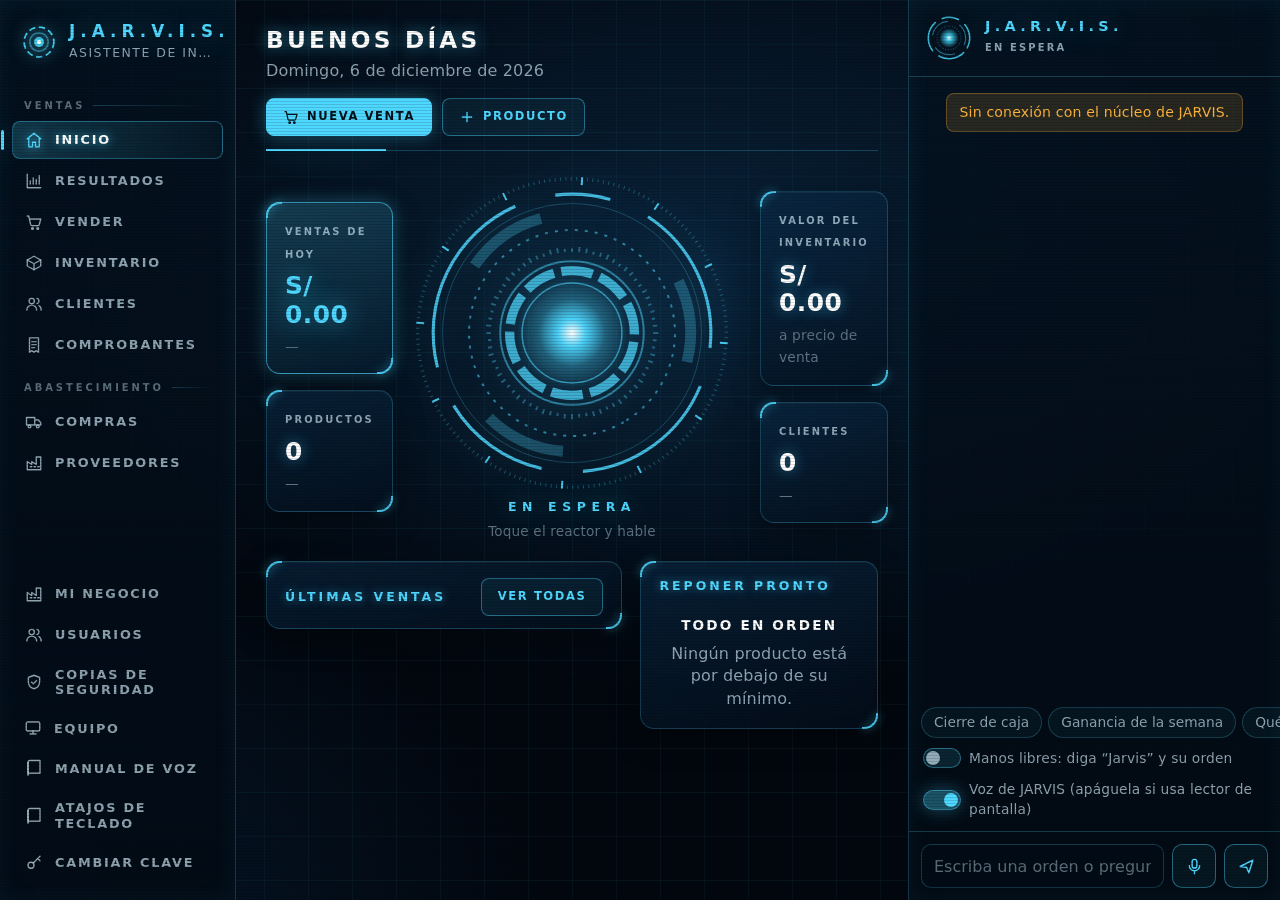
==== commit c4da8070: "Copias de seguridad: ver, hacer al momento, descargar, restaurar y carpeta extra (USB/OneDrive)" ====
--- a/src/main/resources/static/index.html
+++ b/src/main/resources/static/index.html
@@ -269,6 +269,8 @@
   .cifras .tarjeta::before, .cifras .tarjeta::after { width: 9px; height: 9px; }
   .cifras span { color: var(--muted); font-size: .88rem; } .cifras b { font-family: var(--head); font-size: .9rem; color: var(--accent); font-variant-numeric: tabular-nums; }
   .modal-box.ancho { width: min(840px, 100%); }
+  .resp-donde { font-size: .78rem; color: var(--muted); word-break: break-all; margin-top: 4px; }
+  .resp-lista { max-height: 320px; overflow-y: auto; margin-top: 12px; }
   .compra-linea { display: grid; grid-template-columns: minmax(0, 1fr) 110px 130px auto; gap: 8px; align-items: end; margin-top: 6px; }
   .compra-linea label { display: flex; flex-direction: column; gap: 5px; font-size: .85rem; font-weight: 600; }
   .tabla.compacta td, .tabla.compacta th { padding: 8px 10px; }
@@ -465,6 +467,7 @@
     <symbol id="i-luna" viewBox="0 0 24 24" fill="none" stroke-width="1.8" stroke-linecap="round" stroke-linejoin="round"><path d="M20 14.5A8.5 8.5 0 1 1 9.5 4a7 7 0 0 0 10.5 10.5Z"/></symbol>
     <symbol id="i-llave" viewBox="0 0 24 24" fill="none" stroke-width="1.8" stroke-linecap="round" stroke-linejoin="round"><circle cx="8" cy="15" r="4"/><path d="m11 12 9-9M17 6l3 3"/></symbol>
     <symbol id="i-mas" viewBox="0 0 24 24" fill="none" stroke-width="2" stroke-linecap="round"><path d="M12 5v14M5 12h14"/></symbol>
+    <symbol id="i-escudo" viewBox="0 0 24 24" fill="none" stroke-width="1.8" stroke-linecap="round" stroke-linejoin="round"><path d="M12 3 4.5 6v5.5c0 4.6 3.2 8.2 7.5 9.5 4.3-1.3 7.5-4.9 7.5-9.5V6Z"/><path d="m8.8 12.2 2.3 2.3 4.3-4.6"/></symbol>
     <symbol id="i-subir" viewBox="0 0 24 24" fill="none" stroke-width="1.8" stroke-linecap="round" stroke-linejoin="round"><path d="M12 16V4M7 9l5-5 5 5M4 20h16"/></symbol>
     <symbol id="i-lapiz" viewBox="0 0 24 24" fill="none" stroke-width="1.8" stroke-linecap="round" stroke-linejoin="round"><path d="M4 20h4L19 9l-4-4L4 16Z"/><path d="m13.5 6.5 4 4"/></symbol>
     <symbol id="i-basura" viewBox="0 0 24 24" fill="none" stroke-width="1.8" stroke-linecap="round" stroke-linejoin="round"><path d="M4 7h16M10 11v6M14 11v6M6 7l1 13h10l1-13M9 7V4h6v3"/></symbol>
@@ -501,6 +504,7 @@
     <div class="pie">
       <button class="item" id="negocioBtn" type="button" data-permiso="ADMINISTRAR"><svg><use href="#i-fabrica"/></svg>Mi negocio</button>
       <button class="item" id="usuariosBtn" type="button" data-permiso="ADMINISTRAR"><svg><use href="#i-clientes"/></svg>Usuarios</button>
+      <button class="item" id="respaldosBtn" type="button" data-permiso="ADMINISTRAR"><svg><use href="#i-escudo"/></svg>Copias de seguridad</button>
       <details class="equipo" id="equipo">
         <summary><svg><use href="#i-equipo"/></svg>Equipo</summary>
         <div class="medidores">
@@ -976,6 +980,28 @@
   </form>
 </div>
 
+<div id="respaldosModal" class="modal" role="dialog" aria-modal="true" aria-labelledby="respTitulo">
+  <div class="modal-box ancho">
+    <h3 id="respTitulo">Copias de seguridad</h3>
+    <p>JARVIS guarda solo una copia al día (las últimas 7). Haga una al momento antes de cambios grandes. Restaurar devuelve el
+      inventario, las ventas y los usuarios a como estaban en esa copia; el inventario de ahora se guarda antes, por si acaso.</p>
+    <p class="resp-donde" id="respDonde"></p>
+    <div class="tabla-caja resp-lista" id="respLista"></div>
+    <form id="respCarpetaForm" novalidate>
+      <div class="form-grid">
+        <label class="full">Otra carpeta para las copias <i>opcional: USB, disco externo u OneDrive</i>
+          <input class="campo" id="respCarpeta" maxlength="260" autocomplete="off" placeholder="Por ejemplo D:\Respaldos JARVIS" spellcheck="false"></label>
+      </div>
+      <p class="form-err" id="respErr" role="alert"></p>
+      <div class="modal-btns">
+        <button class="boton" type="button" id="respCerrar">Cerrar</button>
+        <button class="boton" type="submit" id="respGuardarCarpeta">Guardar carpeta</button>
+        <button class="boton primario" type="button" id="respAhora"><svg><use href="#i-escudo"/></svg>Hacer copia ahora</button>
+      </div>
+    </form>
+  </div>
+</div>
+
 <div id="usuariosModal" class="modal" role="dialog" aria-modal="true" aria-labelledby="usTitulo">
   <div class="modal-box ancho">
     <h3 id="usTitulo">Usuarios</h3>
@@ -2375,7 +2401,7 @@
   if ($('confirmModal').classList.contains('show')) cerrarConfirmar(false);
   $('cliModal').classList.remove('show');
   $('receipt').classList.remove('show');
-  ['compraModal', 'compraVer', 'provModal', 'kardexModal', 'atajosModal', 'usuariosModal', 'negocioModal'].forEach(id => $(id).classList.remove('show'));
+  ['compraModal', 'compraVer', 'provModal', 'kardexModal', 'atajosModal', 'usuariosModal', 'negocioModal', 'respaldosModal'].forEach(id => $(id).classList.remove('show'));
   if ($('asistente').classList.contains('abierto')) abrirAsistente(false);
 });
 
@@ -3105,6 +3131,73 @@
 $('negCancelar').onclick = () => $('negocioModal').classList.remove('show');
 $('usCerrar').onclick = () => $('usuariosModal').classList.remove('show');
 
+const TIPOS_RESPALDO = { DIARIO: ['Diaria', 'ok'], MANUAL: ['Manual', 'acento'], ANTES_DE_NUEVO: ['Antes de inventario nuevo', 'aviso'],
+  ANTES_DE_RESTAURAR: ['Antes de restaurar', 'aviso'] };
+let respaldosLista = [];
+function tamano(b) { return b >= 1048576 ? (b / 1048576).toFixed(1) + ' MB' : Math.max(1, Math.round(b / 1024)) + ' KB'; }
+function fechaRespaldo(r) {
+  const d = new Date(r.fecha);
+  if (isNaN(d)) return r.fecha;
+  const dia = d.toLocaleDateString('es-PE', { weekday: 'short', day: '2-digit', month: 'short', year: 'numeric' });
+  return r.tipo === 'DIARIO' && d.getHours() === 0 && d.getMinutes() === 0 ? dia
+    : dia + ', ' + d.toLocaleTimeString('es-PE', { hour: '2-digit', minute: '2-digit' });
+}
+async function refreshRespaldos(llenarCarpeta) {
+  const d = await traer('/api/respaldos');
+  if (!d) { $('respLista').innerHTML = '<div class="vacio">No pude leer las copias de seguridad.</div>'; return; }
+  respaldosLista = d.respaldos || [];
+  $('respDonde').textContent = 'Se guardan en ' + d.carpeta + (d.carpetaExtra ? ' y también en ' + d.carpetaExtra : '') + '.';
+  if (llenarCarpeta || document.activeElement !== $('respCarpeta')) $('respCarpeta').value = d.carpetaExtra || '';
+  $('respLista').innerHTML = respaldosLista.length ? `<table class="tabla adaptable"><thead><tr><th>Fecha</th><th>Tipo</th><th>Tamaño</th><th class="acciones"></th></tr></thead>
+    <tbody>${respaldosLista.map((r, i) => { const [t, c] = TIPOS_RESPALDO[r.tipo] || [r.tipo, '']; return `<tr data-i="${i}">
+      <td data-t="Fecha"><b>${esc(fechaRespaldo(r))}</b></td><td data-t="Tipo"><span class="etiqueta ${c}">${esc(t)}</span></td>
+      <td data-t="Tamaño">${tamano(r.bytes)}</td>
+      <td class="acciones"><button class="boton" type="button" data-accion="descargar" title="Guardar este archivo en otra parte">Descargar</button>
+        <button class="boton" type="button" data-accion="restaurar">Restaurar</button></td></tr>`; }).join('')}</tbody></table>`
+    : '<div class="vacio"><b>Aún no hay copias</b>Pulse «Hacer copia ahora» para crear la primera.</div>';
+}
+async function abrirRespaldos() {
+  $('respErr').textContent = '';
+  $('respaldosModal').classList.add('show');
+  await refreshRespaldos(true);
+}
+$('respaldosBtn').onclick = abrirRespaldos;
+$('respCerrar').onclick = () => $('respaldosModal').classList.remove('show');
+$('respAhora').onclick = async () => {
+  $('respAhora').disabled = true;
+  const res = await invCall('/api/respaldos', 'POST');
+  $('respAhora').disabled = false;
+  $('respErr').textContent = res.ok ? '' : res.reply;
+  if (res.ok) avisar(res.reply);
+  await refreshRespaldos();
+};
+$('respCarpetaForm').addEventListener('submit', async e => {
+  e.preventDefault();
+  const res = await invCall('/api/respaldos/carpeta', 'PUT', { carpeta: $('respCarpeta').value.trim() });
+  $('respErr').textContent = res.ok ? '' : res.reply;
+  if (res.ok) avisar(res.reply);
+  await refreshRespaldos();
+});
+$('respLista').addEventListener('click', async e => {
+  const b = e.target.closest('button[data-accion]'); if (!b) return;
+  const r = respaldosLista[b.closest('tr').dataset.i]; if (!r) return;
+  if (b.dataset.accion === 'descargar') {
+    descargar('/api/respaldos/descargar?' + new URLSearchParams({ nombre: r.nombre }), 'jarvis-respaldo.db');
+    return;
+  }
+  if (!await confirmar('Restaurar copia', `¿Volver el inventario a como estaba el ${fechaRespaldo(r)}? Se perderá lo registrado después `
+      + '(el inventario de ahora quedará guardado como otra copia). Los demás usuarios tendrán que volver a entrar.', 'Restaurar')) return;
+  const res = await invCall('/api/respaldos/restaurar', 'POST', { nombre: r.nombre });
+  $('respErr').textContent = res.ok ? '' : res.reply;
+  if (!res.ok) return;
+  avisar(res.reply);
+  await refreshRespaldos();
+  await cargarSesion();
+  await refreshSystem();
+  pintarSaludo();
+  refrescarDatos();
+});
+
 (async function arrancar() {
   getToken();
   await cargarSesion();
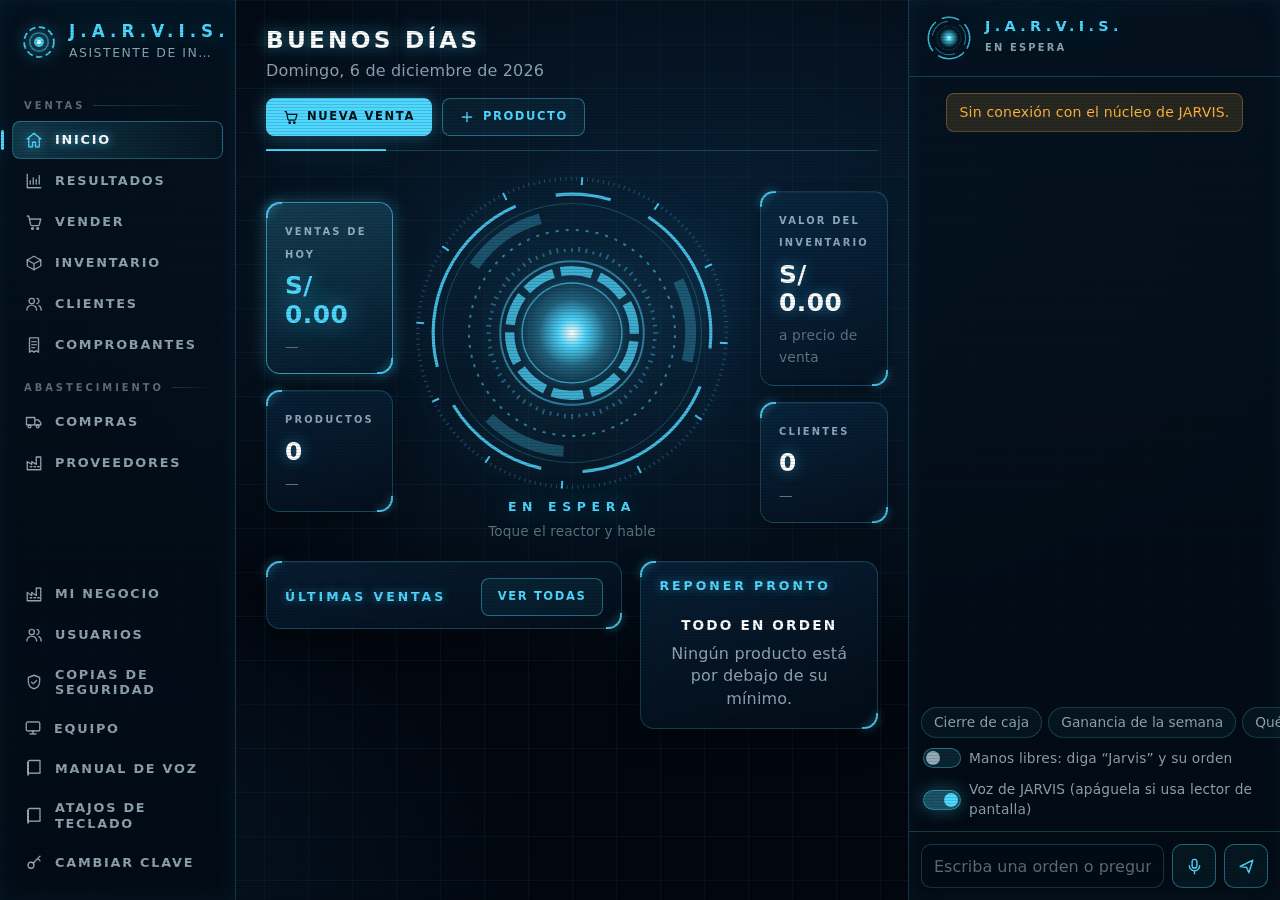
==== commit 4f329529: "Ticket de 58/80 mm, imprimir al cobrar o directo, lector de codigo de barras en Vender y ventana con" ====
--- a/src/main/resources/static/index.html
+++ b/src/main/resources/static/index.html
@@ -269,6 +269,12 @@
   .cifras .tarjeta::before, .cifras .tarjeta::after { width: 9px; height: 9px; }
   .cifras span { color: var(--muted); font-size: .88rem; } .cifras b { font-family: var(--head); font-size: .9rem; color: var(--accent); font-variant-numeric: tabular-nums; }
   .modal-box.ancho { width: min(840px, 100%); }
+  .pu58 { display: none; }
+  .casilla { flex-direction: row !important; align-items: flex-start; gap: 10px !important; font: 500 .86rem/1.4 var(--font) !important;
+    letter-spacing: 0 !important; text-transform: none !important; color: var(--text) !important; cursor: pointer; }
+  .casilla input { accent-color: var(--accent); width: 18px; height: 18px; margin: 1px 0 0; flex: none; }
+  .casilla small { display: block; color: var(--muted); font-size: .76rem; }
+  .form-sub { margin-top: 18px; font: 600 .66rem/1.3 var(--head); letter-spacing: .16em; text-transform: uppercase; color: var(--accent); }
   .resp-donde { font-size: .78rem; color: var(--muted); word-break: break-all; margin-top: 4px; }
   .resp-lista { max-height: 320px; overflow-y: auto; margin-top: 12px; }
   .compra-linea { display: grid; grid-template-columns: minmax(0, 1fr) 110px 130px auto; gap: 8px; align-items: end; margin-top: 6px; }
@@ -972,6 +978,15 @@
       <label>Moneda <i>en plural</i><input class="campo" id="negMoneda" maxlength="20" autocomplete="off"></label>
       <label>En singular<input class="campo" id="negSingular" maxlength="20" autocomplete="off"></label>
     </div>
+    <div class="form-sub">Ticket</div>
+    <div class="form-grid">
+      <label>Papel de la ticketera<select class="campo" id="negAncho"><option value="80">80 mm (el más común)</option>
+        <option value="58">58 mm (ticketera pequeña)</option></select></label>
+      <label class="casilla"><input type="checkbox" id="negAlCobrar"><span>Imprimir el ticket al cobrar
+        <small>Cada venta sale impresa sin pulsar «Imprimir».</small></span></label>
+      <label class="casilla full"><input type="checkbox" id="negDirecta"><span>Imprimir directo, sin preguntar (solo en la laptop)
+        <small>Usa la impresora predeterminada de Windows. Se aplica al cerrar y volver a abrir JARVIS.</small></span></label>
+    </div>
     <p class="form-err" id="negErr" role="alert"></p>
     <div class="modal-btns">
       <button type="button" class="boton" id="negCancelar">Cancelar</button>
@@ -1275,7 +1290,7 @@
     const e = addEntry('bot', data.reply, true);
     ultimaPregunta = /\?\s*$/.test(data.reply || '');
     speak(data.reply);
-    if (data.recibo) { dysaMostrarRecibo(data.recibo); dysaEnlaceRecibo(e, data.recibo); }
+    if (data.recibo) { dysaMostrarRecibo(data.recibo); dysaEnlaceRecibo(e, data.recibo); if (impresion.alCobrar) dysaImprimirRecibo(); }
     renderCart(data.carrito);
     if (/estado del sistema|diagnostico|diagnóstico/i.test(text)) { $('equipo').open = true; refreshSystem(); }
     refrescarDatos();
@@ -1293,10 +1308,12 @@
 
 // DYSA: último comprobante cobrado o abierto; es el que imprime "imprime la boleta".
 let dysaUltimoRecibo = null;
+let impresion = { ancho: 80, alCobrar: false, directa: false };
+async function cargarImpresion() { const d = await traer('/api/impresion'); if (d) impresion = d; }
 let negocio = { nombre: '', ruc: '', direccion: '' };
 const itemRows = items => items.map(v => `<tr>
     <td class="num">${cant(v.cantidad)}</td>
-    <td>${esc(v.producto)}<br><small style="opacity:.6">${esc(v.unidad)}</small></td>
+    <td>${esc(v.producto)}<br><small style="opacity:.6">${esc(v.unidad)}<span class="pu58"> · ${soles(v.precioUnitario)} c/u</span></small></td>
     <td class="n">${soles(v.precioUnitario)}</td>
     <td class="n">${soles(v.monto)}</td>
   </tr>`).join('');
@@ -1362,8 +1379,11 @@
   d.open();
   d.write(`<!doctype html><html lang="es"><head><meta charset="utf-8"><title>${esc(codigoDe(dysaUltimoRecibo.comprobante))}</title>
     <style>
-      @page { size: 80mm auto; margin: 4mm; }
-      body { font: 13px/1.35 "Courier New", monospace; color: #000; background: #fff; width: 72mm; margin: 0 auto; }
+      @page { size: ${impresion.ancho}mm auto; margin: ${impresion.ancho === 58 ? 2 : 4}mm; }
+      body { font: ${impresion.ancho === 58 ? 11 : 13}px/1.35 "Courier New", monospace; color: #000; background: #fff;
+        width: ${impresion.ancho === 58 ? 52 : 72}mm; margin: 0 auto; }
+      .pu58 { display: none; }
+      ${impresion.ancho === 58 ? 'th:nth-child(3), td:nth-child(3) { display: none; } .pu58 { display: inline; } th { font-size: 9px; } .rc-head b, .rc-total { font-size: 13px !important; } .rc-letras { font-size: 9px; }' : ''}
       .rc-head { text-align: center; margin-bottom: 8px; } .rc-head b { display: block; font-size: 15px; } .rc-head span { display: block; }
       .rc-meta { display: flex; justify-content: space-between; border-top: 1px dashed #000; border-bottom: 1px dashed #000; padding: 4px 0; }
       table { width: 100%; border-collapse: collapse; margin: 6px 0; } th { text-align: left; font-size: 11px; border-bottom: 1px solid #000; }
@@ -1642,9 +1662,57 @@
   const exacto = invItems.find(p => [p.codigo, p.codigoBarras].some(c => c && c.toLowerCase() === q.toLowerCase()));
   const lista = buscarProductos(q);
   const p = exacto || (lista.length === 1 ? lista[0] : null);
-  if (p) { agregarPos(p); $('posBuscar').value = ''; renderResultados(); }
+  if (p) { agregarPos(p); $('posBuscar').value = ''; renderResultados(); pitido(true); }
+  else if (!lista.length && pareceCodigo(q)) codigoDesconocido(q);
   else avisar(lista.length ? 'Hay varios parecidos: toque el que corresponde.' : 'No encontré ese producto.', !lista.length);
 });
+
+// Lector de código de barras: escribe muy rápido y termina con Enter. En Vender se acepta aunque el cursor no esté en el buscador.
+const pareceCodigo = q => /^[0-9A-Za-z-]{4,40}$/.test(q) && /\d/.test(q);
+function productoPorCodigo(c) {
+  const x = c.toLowerCase();
+  return invItems.find(p => [p.codigo, p.codigoBarras].some(k => k && k.toLowerCase() === x));
+}
+let sonido = null;
+function pitido(bien) {
+  try {
+    sonido = sonido || new (window.AudioContext || window.webkitAudioContext)();
+    const o = sonido.createOscillator(), g = sonido.createGain();
+    o.frequency.value = bien ? 1500 : 320; o.type = 'square'; g.gain.value = .04;
+    o.connect(g); g.connect(sonido.destination); o.start(); o.stop(sonido.currentTime + (bien ? .07 : .22));
+  } catch (e) {}
+}
+async function codigoDesconocido(codigo) {
+  pitido(false);
+  if (!puede('INVENTARIO')) { avisar(`El código ${codigo} no es de ningún producto. Pida que lo registren en Inventario.`, true); return; }
+  if (!await confirmar('Código nuevo', `El código ${codigo} no es de ningún producto. ¿Registrar un producto nuevo con este código?`, 'Registrar')) return;
+  $('posBuscar').value = ''; renderResultados();
+  openProduct(null);
+  $('fBarras').value = codigo;
+}
+function escaneado(codigo) {
+  $('receipt').classList.remove('show');
+  const p = productoPorCodigo(codigo);
+  if (p) {
+    if (Number(p.stock) <= 0) { pitido(false); avisar(`${p.nombre} no tiene stock.`, true); return; }
+    agregarPos(p); pitido(true);
+  } else codigoDesconocido(codigo);
+}
+const lector = { texto: '', ultimo: 0 };
+document.addEventListener('keydown', e => {
+  if (vista !== 'vender' || e.ctrlKey || e.altKey || e.metaKey || document.querySelector('.modal.show:not(#receipt)')) return;
+  const t = e.target;
+  if (t && (t.tagName === 'INPUT' || t.tagName === 'TEXTAREA' || t.tagName === 'SELECT' || t.isContentEditable)) return;
+  const ahora = performance.now();
+  if (ahora - lector.ultimo > 60) lector.texto = '';
+  lector.ultimo = ahora;
+  if (e.key === 'Enter') {
+    const c = lector.texto; lector.texto = '';
+    if (c.length >= 4) { e.preventDefault(); escaneado(c); }
+    return;
+  }
+  if (e.key.length === 1) lector.texto += e.key;
+}, true);
 $('posResultados').addEventListener('click', e => {
   const b = e.target.closest('[data-nombre]'); if (!b || b.classList.contains('agotado')) return;
   agregarPos(productoPos(b.dataset.nombre));
@@ -1684,7 +1752,7 @@
   const res = await invCall('/api/inventory/ventas', 'POST', { items: posLineas, tipo: posTipo, cliente: posCliente ? posCliente.documento : null });
   $('posCobrar').disabled = false;
   if (!res.ok) { avisar(res.reply, true); return; }
-  if (res.data.recibo) dysaMostrarRecibo(res.data.recibo);
+  if (res.data.recibo) { dysaMostrarRecibo(res.data.recibo); if (impresion.alCobrar) dysaImprimirRecibo(); }
   avisar(res.reply);
   posLineas = []; posCliente = null; $('posDni').value = ''; guardarPos();
   await refreshInventory(); renderPos();
@@ -3113,6 +3181,10 @@
   const d = await traer('/api/negocio');
   if (!d) { avisar('No pude leer los datos del negocio.', true); return; }
   Object.entries(CAMPOS_NEGOCIO).forEach(([id, k]) => { $(id).value = d[k] || ''; });
+  await cargarImpresion();
+  $('negAncho').value = String(impresion.ancho);
+  $('negAlCobrar').checked = impresion.alCobrar;
+  $('negDirecta').checked = impresion.directa;
   $('negErr').textContent = '';
   $('negocioModal').classList.add('show');
 }
@@ -3122,8 +3194,12 @@
   Object.entries(CAMPOS_NEGOCIO).forEach(([id, k]) => { datos[k] = $(id).value.trim(); });
   const res = await invCall('/api/negocio', 'PUT', datos);
   if (!res.ok) { $('negErr').textContent = res.reply; return; }
+  const imp = await invCall('/api/impresion', 'PUT',
+    { ancho: Number($('negAncho').value), alCobrar: $('negAlCobrar').checked, directa: $('negDirecta').checked });
+  if (!imp.ok) { $('negErr').textContent = imp.reply; return; }
+  await cargarImpresion();
   $('negocioModal').classList.remove('show');
-  avisar(res.reply);
+  avisar(res.reply + (/directa/.test(imp.reply) ? ' ' + imp.reply.replace(/^[^.]*\. /, '') : ''));
   await refreshSystem();
   pintarSaludo();
 });
@@ -3201,6 +3277,7 @@
 (async function arrancar() {
   getToken();
   await cargarSesion();
+  cargarImpresion();
   irA(location.hash.slice(1) || 'inicio');
   setState('idle');
   await refreshSystem();
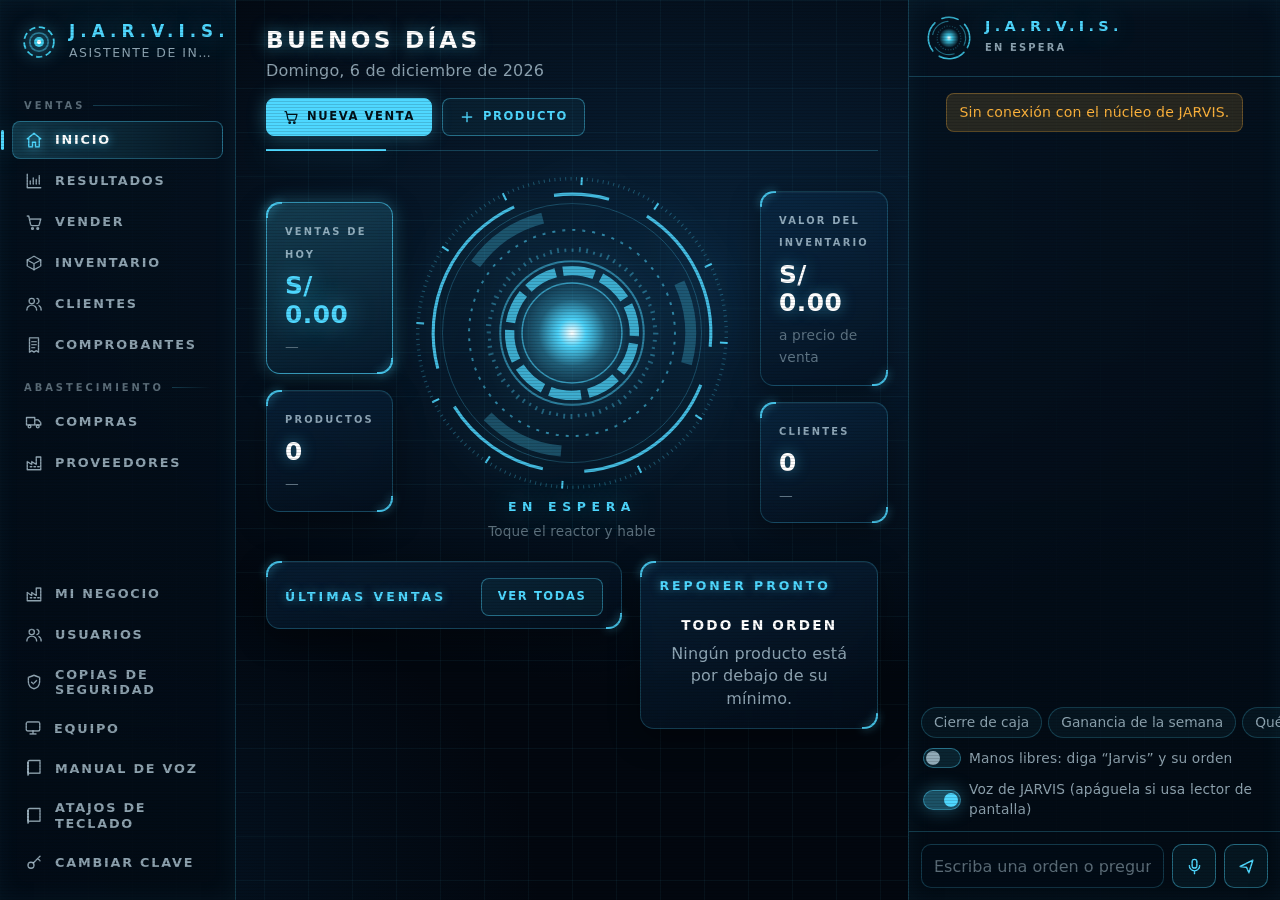
==== commit ff0016b1: "Aviso de version nueva desde las releases de GitHub" ====
--- a/src/main/resources/static/index.html
+++ b/src/main/resources/static/index.html
@@ -270,6 +270,7 @@
   .cifras span { color: var(--muted); font-size: .88rem; } .cifras b { font-family: var(--head); font-size: .9rem; color: var(--accent); font-variant-numeric: tabular-nums; }
   .modal-box.ancho { width: min(840px, 100%); }
   .pu58 { display: none; }
+  .nueva-version { color: var(--ok) !important; }
   .casilla { flex-direction: row !important; align-items: flex-start; gap: 10px !important; font: 500 .86rem/1.4 var(--font) !important;
     letter-spacing: 0 !important; text-transform: none !important; color: var(--text) !important; cursor: pointer; }
   .casilla input { accent-color: var(--accent); width: 18px; height: 18px; margin: 1px 0 0; flex: none; }
@@ -511,6 +512,7 @@
       <button class="item" id="negocioBtn" type="button" data-permiso="ADMINISTRAR"><svg><use href="#i-fabrica"/></svg>Mi negocio</button>
       <button class="item" id="usuariosBtn" type="button" data-permiso="ADMINISTRAR"><svg><use href="#i-clientes"/></svg>Usuarios</button>
       <button class="item" id="respaldosBtn" type="button" data-permiso="ADMINISTRAR"><svg><use href="#i-escudo"/></svg>Copias de seguridad</button>
+      <a class="item nueva-version" id="nuevaVersion" hidden target="_blank" rel="noopener"><svg><use href="#i-subir"/></svg><span id="nuevaVersionTxt">Versión nueva</span></a>
       <details class="equipo" id="equipo">
         <summary><svg><use href="#i-equipo"/></svg>Equipo</summary>
         <div class="medidores">
@@ -1307,6 +1309,15 @@
 });
 
 // DYSA: último comprobante cobrado o abierto; es el que imprime "imprime la boleta".
+async function revisarVersion() {
+  const v = await traer('/api/version');
+  const a = $('nuevaVersion');
+  a.hidden = !(v && v.nueva && puede('ADMINISTRAR'));
+  if (a.hidden) return;
+  a.href = v.url;
+  $('nuevaVersionTxt').textContent = 'Versión nueva: ' + v.nueva;
+  a.title = 'Tiene la ' + v.actual + '. Descargue el instalador nuevo desde GitHub; sus datos se conservan.';
+}
 let dysaUltimoRecibo = null;
 let impresion = { ancho: 80, alCobrar: false, directa: false };
 async function cargarImpresion() { const d = await traer('/api/impresion'); if (d) impresion = d; }
@@ -3278,6 +3289,7 @@
   getToken();
   await cargarSesion();
   cargarImpresion();
+  setTimeout(revisarVersion, 20000);
   irA(location.hash.slice(1) || 'inicio');
   setState('idle');
   await refreshSystem();
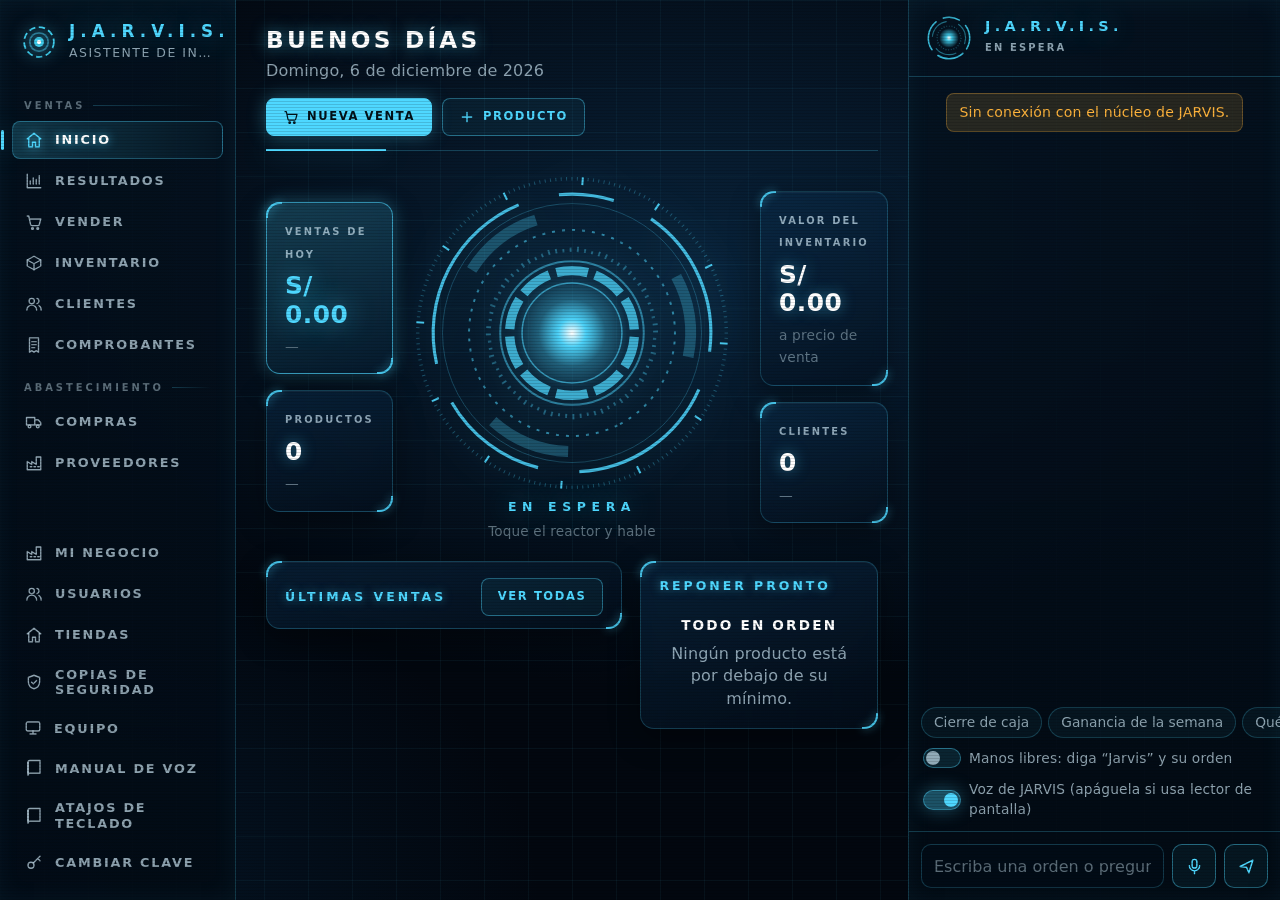
==== commit 4b3683bc: "Tiendas completas (parte 1): cada tienda con su propia base, usuarios por tienda y selector de tiend" ====
--- a/src/main/resources/static/index.html
+++ b/src/main/resources/static/index.html
@@ -269,7 +269,13 @@
   .cifras .tarjeta::before, .cifras .tarjeta::after { width: 9px; height: 9px; }
   .cifras span { color: var(--muted); font-size: .88rem; } .cifras b { font-family: var(--head); font-size: .9rem; color: var(--accent); font-variant-numeric: tabular-nums; }
   .modal-box.ancho { width: min(840px, 100%); }
+  #usuariosModal .modal-box.ancho { width: min(1000px, 100%); }
   .pu58 { display: none; }
+  .tienda-actual { display: flex; flex-direction: column; gap: 5px; padding: 0 8px 16px; }
+  .tienda-actual label { font: 600 .6rem/1 var(--head); letter-spacing: .16em; text-transform: uppercase; color: var(--muted); }
+  .tienda-actual span { font-weight: 600; color: var(--text); }
+  .ti-nombre { display: flex; gap: 8px; align-items: center; }
+  .ti-nombre input { flex: 1; min-width: 0; }
   .nueva-version { color: var(--ok) !important; }
   .casilla { flex-direction: row !important; align-items: flex-start; gap: 10px !important; font: 500 .86rem/1.4 var(--font) !important;
     letter-spacing: 0 !important; text-transform: none !important; color: var(--text) !important; cursor: pointer; }
@@ -497,6 +503,11 @@
       </svg>
       <div><b>J.A.R.V.I.S.</b><small id="negocio">Asistente de inventario</small></div>
     </div>
+    <div class="tienda-actual" id="tiendaCaja" hidden>
+      <label for="tiendaSel">Tienda</label>
+      <select class="campo" id="tiendaSel"></select>
+      <span id="tiendaNombre"></span>
+    </div>
     <div class="seccion">Ventas</div>
     <a class="item" href="#inicio" data-vista="inicio"><svg><use href="#i-inicio"/></svg>Inicio</a>
     <a class="item" href="#resultados" data-vista="resultados" data-permiso="REPORTES"><svg><use href="#i-grafico"/></svg>Resultados</a>
@@ -511,6 +522,7 @@
     <div class="pie">
       <button class="item" id="negocioBtn" type="button" data-permiso="ADMINISTRAR"><svg><use href="#i-fabrica"/></svg>Mi negocio</button>
       <button class="item" id="usuariosBtn" type="button" data-permiso="ADMINISTRAR"><svg><use href="#i-clientes"/></svg>Usuarios</button>
+      <button class="item" id="tiendasBtn" type="button" data-permiso="ADMINISTRAR"><svg><use href="#i-inicio"/></svg>Tiendas</button>
       <button class="item" id="respaldosBtn" type="button" data-permiso="ADMINISTRAR"><svg><use href="#i-escudo"/></svg>Copias de seguridad</button>
       <a class="item nueva-version" id="nuevaVersion" hidden target="_blank" rel="noopener"><svg><use href="#i-subir"/></svg><span id="nuevaVersionTxt">Versión nueva</span></a>
       <details class="equipo" id="equipo">
@@ -1019,6 +1031,25 @@
   </div>
 </div>
 
+<div id="tiendasModal" class="modal" role="dialog" aria-modal="true" aria-labelledby="tiTitulo">
+  <div class="modal-box ancho">
+    <h3 id="tiTitulo">Tiendas</h3>
+    <p>Cada tienda es como un negocio aparte: sus propios productos, precios, stock, ventas, compras, caja y copias de seguridad.
+      Cada usuario trabaja en la tienda que se le asigna en <b>Usuarios</b>; el administrador elige la tienda arriba, en el menú.</p>
+    <div class="tabla-caja" id="tiLista"></div>
+    <form id="tiForm" novalidate>
+      <div class="form-grid">
+        <label class="full">Nueva tienda<input class="campo" id="tiNombre" maxlength="60" autocomplete="off" placeholder="Por ejemplo: Tienda Centro"></label>
+      </div>
+      <p class="form-err" id="tiErr" role="alert"></p>
+      <div class="modal-btns">
+        <button class="boton" type="button" id="tiCerrar">Cerrar</button>
+        <button class="boton primario" type="submit"><svg><use href="#i-mas"/></svg>Crear tienda</button>
+      </div>
+    </form>
+  </div>
+</div>
+
 <div id="usuariosModal" class="modal" role="dialog" aria-modal="true" aria-labelledby="usTitulo">
   <div class="modal-box ancho">
     <h3 id="usTitulo">Usuarios</h3>
@@ -1031,6 +1062,7 @@
         <label>Rol<select class="campo" id="usRol"><option value="CAJERO">Cajero</option><option value="ALMACEN">Almacén</option>
           <option value="ADMIN">Administrador</option></select></label>
         <label>PIN <i>4 a 6 números</i><input class="campo" id="usPin" type="password" inputmode="numeric" maxlength="6" autocomplete="new-password"></label>
+        <label id="usTiendaLbl" hidden>Tienda<select class="campo" id="usTienda"></select></label>
       </div>
       <p class="form-err" id="usErr" role="alert"></p>
       <div class="modal-btns">
@@ -1122,6 +1154,7 @@
 async function api(path, opts = {}) {
   const r = await fetch(path, { ...opts, headers: { 'Content-Type': 'application/json', 'X-Jarvis-Token': getToken(),
                                                     'X-Jarvis-Session': SESSION_ID, 'X-Jarvis-Usuario': leer('jarvisUsuario') || '',
+                                                    'X-Jarvis-Tienda': leer('jarvisTienda') || '',
                                                     ...(opts.headers || {}) } });
   if (r.status === 401) {
     if (r.headers.get('X-Jarvis-Login')) pedirLogin(); else saveToken('');
@@ -2480,7 +2513,7 @@
   if ($('confirmModal').classList.contains('show')) cerrarConfirmar(false);
   $('cliModal').classList.remove('show');
   $('receipt').classList.remove('show');
-  ['compraModal', 'compraVer', 'provModal', 'kardexModal', 'atajosModal', 'usuariosModal', 'negocioModal', 'respaldosModal'].forEach(id => $(id).classList.remove('show'));
+  ['compraModal', 'compraVer', 'provModal', 'kardexModal', 'atajosModal', 'usuariosModal', 'negocioModal', 'respaldosModal', 'tiendasModal'].forEach(id => $(id).classList.remove('show'));
   if ($('asistente').classList.contains('abierto')) abrirAsistente(false);
 });
 
@@ -3067,6 +3100,9 @@
   if (!s) return;
   conUsuarios = s.usuarios;
   yo = s.yo;
+  tiendaActual = s.tienda || tiendaActual;
+  tiendasLista = s.tiendas || [];
+  pintarTienda();
   aplicarSesion();
   if (conUsuarios && !yo) mostrarLogin(s.nombres);
 }
@@ -3131,10 +3167,14 @@
   if (!l) { $('usLista').innerHTML = '<div class="vacio">No pude leer los usuarios.</div>'; return; }
   usuariosLista = l;
   const roles = [['ADMIN', 'Administrador'], ['CAJERO', 'Cajero'], ['ALMACEN', 'Almacén']];
-  $('usLista').innerHTML = l.length ? `<table class="tabla adaptable"><thead><tr><th>Usuario</th><th>Rol</th><th>Estado</th><th>Nuevo PIN</th><th class="acciones"></th></tr></thead>
+  const variasTiendas = tiendasLista.length > 1;
+  $('usTiendaLbl').hidden = !variasTiendas;
+  if (variasTiendas) $('usTienda').innerHTML = opcionesTienda(tiendaActual.id);
+  $('usLista').innerHTML = l.length ? `<table class="tabla adaptable"><thead><tr><th>Usuario</th><th>Rol</th>${variasTiendas ? '<th>Tienda</th>' : ''}<th>Estado</th><th>Nuevo PIN</th><th class="acciones"></th></tr></thead>
     <tbody>${l.map((u, i) => `<tr data-i="${i}"><td data-t="Usuario"><b>${esc(u.nombre)}</b></td>
       <td data-t="Rol"><select class="campo" data-accion="rol" aria-label="Rol de ${esc(u.nombre)}">${roles.map(([v, t]) =>
         `<option value="${v}"${u.rol === v ? ' selected' : ''}>${t}</option>`).join('')}</select></td>
+      ${variasTiendas ? `<td data-t="Tienda"><select class="campo" data-accion="tienda" aria-label="Tienda de ${esc(u.nombre)}">${opcionesTienda(u.tienda)}</select></td>` : ''}
       <td data-t="Estado"><span class="etiqueta ${u.activo ? 'ok' : 'mal'}">${u.activo ? 'Activo' : 'Inactivo'}</span></td>
       <td data-t="Nuevo PIN"><input class="campo pin-nuevo" type="password" inputmode="numeric" maxlength="6" autocomplete="new-password"
         aria-label="Nuevo PIN de ${esc(u.nombre)}" placeholder="••••"> <button class="boton" type="button" data-accion="pin">Cambiar</button></td>
@@ -3151,8 +3191,10 @@
   cargarSesion();
 }
 $('usLista').addEventListener('change', e => {
-  const sel = e.target.closest('select[data-accion="rol"]'); if (!sel) return;
-  cambiarUsuario(usuariosLista[sel.closest('tr').dataset.i], { rol: sel.value });
+  const sel = e.target.closest('select[data-accion]'); if (!sel) return;
+  const u = usuariosLista[sel.closest('tr').dataset.i];
+  if (sel.dataset.accion === 'tienda') cambiarUsuario(u, { tienda: Number(sel.value) }, `${u.nombre} ahora trabaja en otra tienda.`);
+  else cambiarUsuario(u, { rol: sel.value });
 });
 $('usLista').addEventListener('click', async e => {
   const b = e.target.closest('button[data-accion]'); if (!b) return;
@@ -3174,7 +3216,8 @@
 });
 $('usForm').addEventListener('submit', async e => {
   e.preventDefault();
-  const datos = { nombre: $('usNombre').value.trim(), rol: $('usRol').value, pin: $('usPin').value.trim() };
+  const datos = { nombre: $('usNombre').value.trim(), rol: $('usRol').value, pin: $('usPin').value.trim(),
+    tienda: tiendasLista.length > 1 ? Number($('usTienda').value) : 1 };
   if (!datos.nombre) { $('usErr').textContent = 'Escriba el nombre del usuario.'; $('usNombre').focus(); return; }
   const res = await invCall('/api/usuarios', 'POST', datos);
   $('usErr').textContent = res.ok ? '' : res.reply;
@@ -3217,6 +3260,75 @@
 $('negocioBtn').onclick = abrirNegocio;
 $('negCancelar').onclick = () => $('negocioModal').classList.remove('show');
 $('usCerrar').onclick = () => $('usuariosModal').classList.remove('show');
+
+let tiendaActual = { id: 1, nombre: '' }, tiendasLista = [];
+const opcionesTienda = sel => tiendasLista.map(t => `<option value="${t.id}"${t.id === sel ? ' selected' : ''}>${esc(t.nombre)}</option>`).join('');
+function pintarTienda() {
+  const elige = tiendasLista.length > 1;
+  $('tiendaCaja').hidden = !elige && tiendaActual.id === 1;
+  $('tiendaSel').hidden = !elige;
+  $('tiendaNombre').hidden = elige;
+  $('tiendaNombre').textContent = tiendaActual.nombre || '';
+  if (elige) $('tiendaSel').innerHTML = opcionesTienda(tiendaActual.id);
+  if ((leer('jarvisTienda') || '1') !== String(tiendaActual.id)) guardar('jarvisTienda', String(tiendaActual.id));
+}
+async function cambiarTienda(id) {
+  guardar('jarvisTienda', String(id));
+  posLineas = []; posCliente = null; guardarPos();
+  await cargarSesion();
+  await refreshSystem();
+  cargarImpresion();
+  refrescarDatos();
+  irA(vista);
+  avisar('Trabajando en ' + tiendaActual.nombre + '.');
+}
+$('tiendaSel').onchange = () => cambiarTienda(Number($('tiendaSel').value));
+
+async function refreshTiendas() {
+  const d = await traer('/api/tiendas');
+  if (!d) { $('tiLista').innerHTML = '<div class="vacio">No pude leer las tiendas.</div>'; return; }
+  tiendasLista = d.tiendas;
+  $('tiLista').innerHTML = `<table class="tabla adaptable"><thead><tr><th>Nombre</th><th>Creada</th><th class="acciones"></th></tr></thead>
+    <tbody>${tiendasLista.map((t, i) => `<tr data-i="${i}">
+      <td data-t="Nombre"><div class="ti-nombre"><input class="campo" value="${esc(t.nombre)}" maxlength="60" aria-label="Nombre de la tienda ${esc(t.nombre)}">
+        <button class="boton" type="button" data-accion="renombrar">Guardar</button></div></td>
+      <td data-t="Creada">${esc((t.creada || '').slice(0, 10).split('-').reverse().join('/'))}</td>
+      <td class="acciones">${t.id === tiendaActual.id ? '<span class="etiqueta ok">En uso</span>'
+        : '<button class="boton" type="button" data-accion="usar">Trabajar aquí</button>'}</td></tr>`).join('')}</tbody></table>`;
+}
+async function abrirTiendas() {
+  $('tiErr').textContent = '';
+  $('tiendasModal').classList.add('show');
+  await refreshTiendas();
+}
+$('tiendasBtn').onclick = abrirTiendas;
+$('tiCerrar').onclick = () => $('tiendasModal').classList.remove('show');
+$('tiForm').addEventListener('submit', async e => {
+  e.preventDefault();
+  const nombre = $('tiNombre').value.trim();
+  if (!nombre) { $('tiErr').textContent = 'Escriba el nombre de la tienda.'; $('tiNombre').focus(); return; }
+  const res = await invCall('/api/tiendas', 'POST', { nombre });
+  $('tiErr').textContent = res.ok ? '' : res.reply;
+  if (!res.ok) return;
+  avisar(res.reply);
+  $('tiNombre').value = '';
+  await refreshTiendas();
+  await cargarSesion();
+});
+$('tiLista').addEventListener('click', async e => {
+  const b = e.target.closest('button[data-accion]'); if (!b) return;
+  const fila = b.closest('tr'), t = tiendasLista[fila.dataset.i]; if (!t) return;
+  if (b.dataset.accion === 'usar') {
+    await cambiarTienda(t.id);
+    await refreshTiendas();
+    return;
+  }
+  const res = await invCall('/api/tiendas/' + t.id, 'PATCH', { nombre: fila.querySelector('input').value.trim() });
+  $('tiErr').textContent = res.ok ? '' : res.reply;
+  if (res.ok) avisar(res.reply);
+  await refreshTiendas();
+  await cargarSesion();
+});
 
 const TIPOS_RESPALDO = { DIARIO: ['Diaria', 'ok'], MANUAL: ['Manual', 'acento'], ANTES_DE_NUEVO: ['Antes de inventario nuevo', 'aviso'],
   ANTES_DE_RESTAURAR: ['Antes de restaurar', 'aviso'] };
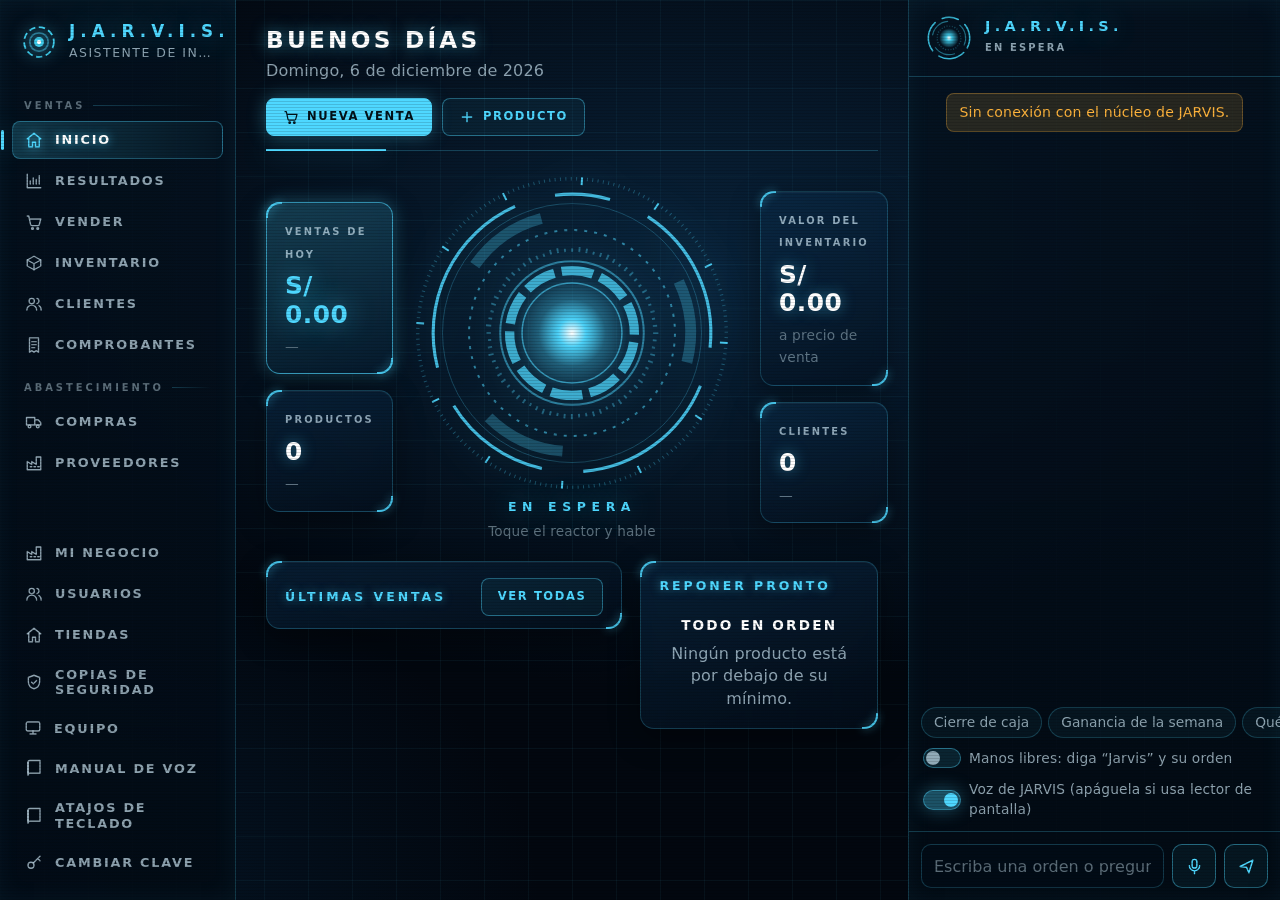
==== commit b6826bfc: "Mejoras de calidad: puerto, archivos partidos, serie por tienda, DYSA e instalador - Puerto 7060 en " ====
--- a/src/main/resources/static/index.html
+++ b/src/main/resources/static/index.html
@@ -11,454 +11,7 @@
 <link rel="manifest" href="manifest.json">
 <link rel="icon" href="icon.svg">
 <title>J.A.R.V.I.S.</title>
-<style>
-  :root {
-    --c: 79, 216, 255;
-    --bg: #02070f; --surface: rgba(8, 32, 56, .46); --surface-2: rgba(10, 40, 70, .55); --hover: rgba(var(--c), .1);
-    --border: rgba(var(--c), .22); --border-strong: rgba(var(--c), .42);
-    --text: #d8f2ff; --muted: rgba(216, 242, 255, .66); --faint: rgba(216, 242, 255, .42);
-    --accent: rgb(var(--c)); --accent-rgb: 79, 216, 255; --accent-ink: #021018; --accent-weak: rgba(var(--c), .12);
-    --ok: #3ee6a4; --ok-weak: rgba(62, 230, 164, .13); --warn: #ffb43c; --warn-weak: rgba(255, 180, 60, .14);
-    --danger: #ff6b6b; --danger-weak: rgba(255, 107, 107, .14);
-    --glow: 0 0 18px rgba(var(--c), .35); --glow-fuerte: 0 0 26px rgba(var(--c), .6);
-    --shadow: 0 10px 30px rgba(0, 0, 0, .35); --shadow-lg: 0 24px 60px rgba(0, 0, 0, .6);
-    --radius: 14px; --radius-sm: 9px;
-    --head: "Orbitron", "Segoe UI Variable Display", "Segoe UI", system-ui, sans-serif;
-    --font: "Rajdhani", "Segoe UI Variable Text", "Segoe UI", system-ui, -apple-system, Roboto, sans-serif;
-    --display: var(--head);
-    --mono: "Cascadia Mono", Consolas, ui-monospace, monospace;
-    color-scheme: dark;
-  }
-
-  * { box-sizing: border-box; }
-  html, body { height: 100%; }
-  body {
-    margin: 0; color: var(--text); font: 500 16px/1.4 var(--font); -webkit-font-smoothing: antialiased; letter-spacing: .01em;
-    background:
-      radial-gradient(1200px 700px at 55% 30%, rgba(20, 80, 130, .38), transparent 60%),
-      radial-gradient(900px 600px at 0% 100%, rgba(10, 60, 100, .3), transparent 60%),
-      linear-gradient(rgba(var(--c), .05) 1px, transparent 1px) 0 0 / 44px 44px,
-      linear-gradient(90deg, rgba(var(--c), .05) 1px, transparent 1px) 0 0 / 44px 44px,
-      var(--bg);
-  }
-  body::after { content: ""; position: fixed; inset: 0; pointer-events: none; z-index: 90;
-    background: repeating-linear-gradient(0deg, rgba(0, 0, 0, .14) 0 1px, transparent 1px 3px); mix-blend-mode: multiply; }
-  button, input, select, textarea { font: inherit; color: inherit; }
-  [hidden] { display: none !important; }
-  .num { font-variant-numeric: tabular-nums; }
-  :focus-visible { outline: 2px solid var(--accent); outline-offset: 2px; }
-  .sr-only { position: absolute; width: 1px; height: 1px; padding: 0; margin: -1px; overflow: hidden; clip: rect(0 0 0 0); white-space: nowrap; border: 0; }
-  .saltar { position: fixed; left: 12px; top: -80px; z-index: 100; padding: 10px 14px; border-radius: 8px; border: 1px solid var(--accent);
-            background: #04121f; color: #fff; font: inherit; cursor: pointer; }
-  .saltar:focus { top: 12px; }
-  .tabla tr.clic:focus-visible { outline: 2px solid var(--accent); outline-offset: -2px; }
-  canvas[role="button"]:focus-visible { outline: 2px solid var(--accent); outline-offset: 4px; border-radius: 50%; }
-  .atajos-lista { display: grid; grid-template-columns: auto 1fr; gap: 6px 14px; margin: 0 0 12px; }
-  .atajos-lista dt { font-family: var(--mono); color: var(--accent); white-space: nowrap; }
-  .atajos-lista dd { margin: 0; }
-  @media (prefers-reduced-motion: reduce) { *, *::before, *::after { transition-duration: .01ms !important; animation-duration: .01ms !important; } }
-  ::selection { background: rgba(var(--c), .35); }
-  ::-webkit-scrollbar { width: 8px; height: 8px; } ::-webkit-scrollbar-thumb { background: rgba(var(--c), .25); border-radius: 8px; }
-  ::-webkit-scrollbar-track { background: transparent; }
-  @media (prefers-reduced-motion: reduce) { *, *::before, *::after { animation: none !important; transition: none !important; } }
-
-  .app { height: 100%; display: grid; grid-template-columns: 236px minmax(0, 1fr) 372px; }
-  .vista { min-width: 0; overflow-y: auto; padding: 26px 30px 48px; }
-  .pagina { max-width: 1200px; margin: 0 auto; animation: aparece .35s ease-out; }
-  @keyframes aparece { from { opacity: 0; transform: translateY(6px); } }
-  .pagina > header { display: flex; align-items: flex-end; justify-content: space-between; gap: 16px; flex-wrap: wrap; margin-bottom: 22px;
-                     padding-bottom: 14px; border-bottom: 1px solid var(--border); position: relative; }
-  .pagina > header::after { content: ""; position: absolute; left: 0; bottom: -1px; width: 120px; height: 2px; background: var(--accent); box-shadow: var(--glow-fuerte); }
-  .pagina h1 { margin: 0; font: 700 1.45rem/1.2 var(--head); letter-spacing: .14em; text-transform: uppercase; color: #fff;
-               text-shadow: 0 0 16px rgba(var(--c), .55); text-wrap: balance; }
-  .pagina .sub { margin: 6px 0 0; color: var(--muted); }
-
-  .nav { background: linear-gradient(180deg, rgba(4, 18, 32, .85), rgba(2, 10, 20, .9)); border-right: 1px solid var(--border);
-         color: var(--text); display: flex; flex-direction: column; padding: 18px 12px; gap: 3px; min-height: 0; overflow-y: auto;
-         box-shadow: inset -1px 0 24px rgba(var(--c), .06); }
-  .marca { display: flex; align-items: center; gap: 11px; padding: 4px 8px 20px; }
-  .marca svg { flex: 0 0 38px; filter: drop-shadow(0 0 8px rgba(var(--c), .8)); animation: gira 18s linear infinite; }
-  @keyframes gira { to { transform: rotate(360deg); } }
-  .marca b { display: block; font: 800 1.05rem/1.1 var(--head); letter-spacing: .3em; color: var(--accent); text-shadow: var(--glow-fuerte); }
-  .marca small { display: block; font-size: .78rem; color: var(--muted); margin-top: 4px; max-width: 150px; white-space: nowrap; overflow: hidden;
-                 text-overflow: ellipsis; letter-spacing: .12em; text-transform: uppercase; }
-  .nav .item { position: relative; display: flex; align-items: center; gap: 12px; padding: 9px 12px; border-radius: 8px; color: var(--muted);
-               text-decoration: none; font: 600 .8rem/1.2 var(--head); letter-spacing: .14em; text-transform: uppercase; border: 1px solid transparent;
-               transition: color .2s, background .2s, border-color .2s; }
-  .nav .item svg { width: 18px; height: 18px; flex: 0 0 18px; stroke: currentColor; }
-  .nav .item:hover { color: #fff; background: rgba(var(--c), .07); border-color: rgba(var(--c), .2); }
-  .nav .item.activo { color: #fff; background: linear-gradient(90deg, rgba(var(--c), .2), rgba(var(--c), .03)); border-color: rgba(var(--c), .35);
-                      text-shadow: 0 0 10px rgba(var(--c), .8); }
-  .nav .item.activo::before { content: ""; position: absolute; left: -12px; top: 8px; bottom: 8px; width: 3px; border-radius: 3px;
-                              background: var(--accent); box-shadow: var(--glow-fuerte); }
-  .nav .item.activo svg { color: var(--accent); filter: drop-shadow(0 0 6px rgba(var(--c), .9)); }
-  .nav .seccion { font: 600 .62rem/1 var(--head); letter-spacing: .3em; text-transform: uppercase; color: var(--faint); padding: 16px 12px 7px;
-                  display: flex; align-items: center; gap: 8px; }
-  .nav .seccion::after { content: ""; flex: 1; height: 1px; background: linear-gradient(90deg, var(--border), transparent); }
-  .nav .pie { margin-top: auto; padding-top: 14px; display: flex; flex-direction: column; gap: 3px; }
-  .nav .pie button.item, .nav > button.item { background: none; width: 100%; text-align: left; cursor: pointer; }
-  #salirBtn span { overflow: hidden; text-overflow: ellipsis; white-space: nowrap; }
-  details.equipo { border-radius: 8px; }
-  details.equipo summary { list-style: none; cursor: pointer; display: flex; align-items: center; gap: 12px; padding: 9px 12px; border-radius: 8px;
-                           font: 600 .8rem/1.2 var(--head); letter-spacing: .14em; text-transform: uppercase; color: var(--muted); }
-  details.equipo summary::-webkit-details-marker { display: none; }
-  details.equipo summary:hover { color: #fff; background: rgba(var(--c), .07); }
-  details.equipo summary svg { width: 18px; height: 18px; stroke: currentColor; }
-  .medidores { padding: 6px 12px 10px; display: grid; gap: 9px; font-size: .82rem; }
-  .medidor { display: grid; grid-template-columns: 52px 1fr 44px; align-items: center; gap: 8px; color: var(--muted); }
-  .medidor i { height: 4px; border-radius: 3px; background: rgba(var(--c), .1); overflow: hidden; }
-  .medidor i b { display: block; height: 100%; width: 0; background: var(--accent); box-shadow: var(--glow); border-radius: 3px; transition: width .6s; }
-  .medidor i b.alto { background: var(--warn); }
-  .medidor span:last-child { text-align: right; color: var(--text); font-variant-numeric: tabular-nums; }
-  .medidores dl { margin: 4px 0 0; display: grid; grid-template-columns: auto 1fr; gap: 3px 10px; }
-  .medidores dt { color: var(--faint); } .medidores dd { margin: 0; color: var(--accent); text-align: right; word-break: break-all; }
-
-  .tarjeta { position: relative; background: linear-gradient(160deg, rgba(12, 48, 80, .5), rgba(4, 16, 30, .6)); border: 1px solid var(--border);
-             border-radius: var(--radius); box-shadow: var(--shadow), inset 0 1px 0 rgba(255, 255, 255, .04); backdrop-filter: blur(8px); }
-  .tarjeta::before, .tarjeta::after { content: ""; position: absolute; width: 14px; height: 14px; border: 2px solid var(--accent);
-                                      pointer-events: none; opacity: .85; filter: drop-shadow(0 0 4px rgba(var(--c), .8)); }
-  .tarjeta::before { top: -1px; left: -1px; border-right: 0; border-bottom: 0; border-top-left-radius: var(--radius); }
-  .tarjeta::after { bottom: -1px; right: -1px; border-left: 0; border-top: 0; border-bottom-right-radius: var(--radius); }
-  .tarjeta > h2, .tarjeta-cab h2 { margin: 0; font: 600 .78rem/1.3 var(--head); letter-spacing: .24em; text-transform: uppercase; color: var(--accent);
-                                   text-shadow: 0 0 10px rgba(var(--c), .5); }
-  .tarjeta-cab { display: flex; align-items: center; justify-content: space-between; gap: 10px; padding: 16px 18px 12px; }
-  .tarjeta-cab small { color: var(--muted); }
-  .boton { display: inline-flex; align-items: center; justify-content: center; gap: 8px; height: 38px; padding: 0 16px; border-radius: 8px;
-           border: 1px solid var(--border-strong); background: rgba(var(--c), .06); color: var(--accent); cursor: pointer; white-space: nowrap;
-           text-decoration: none; font: 600 .72rem/1 var(--head); letter-spacing: .14em; text-transform: uppercase;
-           transition: background .2s, box-shadow .2s, color .2s; }
-  .boton:hover { background: rgba(var(--c), .16); color: #fff; box-shadow: var(--glow); }
-  .boton svg { width: 16px; height: 16px; stroke: currentColor; }
-  .boton.primario { background: var(--accent); border-color: var(--accent); color: var(--accent-ink); box-shadow: var(--glow); }
-  .boton.primario:hover { background: #8fe6ff; box-shadow: var(--glow-fuerte); }
-  .boton.peligro { background: rgba(255, 107, 107, .15); border-color: var(--danger); color: var(--danger); }
-  .boton.peligro:hover { background: var(--danger); color: #1a0505; box-shadow: 0 0 20px rgba(255, 107, 107, .5); }
-  .boton.grande { height: 50px; font-size: .85rem; padding: 0 22px; }
-  .boton:disabled { opacity: .4; cursor: default; box-shadow: none; }
-  .icono { width: 34px; height: 34px; display: inline-grid; place-items: center; border-radius: 8px; border: 1px solid transparent;
-           background: none; color: var(--muted); cursor: pointer; transition: color .2s, background .2s; }
-  .icono:hover { background: rgba(var(--c), .12); color: var(--accent); border-color: var(--border); box-shadow: var(--glow); }
-  .icono.peligro:hover { color: var(--danger); background: var(--danger-weak); border-color: rgba(255, 107, 107, .4); box-shadow: none; }
-  .icono svg { width: 17px; height: 17px; stroke: currentColor; }
-  .campo { height: 40px; padding: 0 12px; border-radius: 8px; border: 1px solid var(--border); background: rgba(2, 12, 24, .7); color: #fff;
-           outline: none; min-width: 0; width: 100%; font-size: 1rem; transition: border-color .2s, box-shadow .2s; }
-  textarea.campo { height: auto; padding: 10px 12px; }
-  select.campo option { background: #061a2c; color: var(--text); }
-  .campo:focus { border-color: var(--accent); box-shadow: 0 0 0 3px rgba(var(--c), .15), var(--glow); }
-  .campo::placeholder { color: var(--faint); }
-  input[type="date"].campo::-webkit-calendar-picker-indicator { filter: invert(.8) sepia(1) hue-rotate(160deg); }
-  .buscador { position: relative; }
-  .buscador svg { position: absolute; left: 12px; top: 50%; transform: translateY(-50%); width: 17px; height: 17px; stroke: var(--accent); opacity: .7; pointer-events: none; }
-  .buscador .campo { padding-left: 38px; }
-  .barra { display: flex; gap: 10px; align-items: center; flex-wrap: wrap; margin-bottom: 14px; }
-  .barra .buscador { flex: 1 1 260px; }
-  .barra select.campo, .barra input[type="date"].campo { width: auto; flex: 0 0 auto; }
-  .etiqueta { display: inline-flex; align-items: center; gap: 5px; padding: 2px 9px; border-radius: 999px; font: 600 .66rem/1.5 var(--head);
-              letter-spacing: .1em; text-transform: uppercase; background: rgba(var(--c), .08); color: var(--muted); border: 1px solid var(--border); white-space: nowrap; }
-  .etiqueta.ok { background: var(--ok-weak); color: var(--ok); border-color: rgba(62, 230, 164, .35); }
-  .etiqueta.aviso { background: var(--warn-weak); color: var(--warn); border-color: rgba(255, 180, 60, .4); }
-  .etiqueta.mal { background: var(--danger-weak); color: var(--danger); border-color: rgba(255, 107, 107, .4); }
-  .etiqueta.acento { background: rgba(var(--c), .14); color: var(--accent); border-color: rgba(var(--c), .4); }
-  .vacio { text-align: center; padding: 42px 20px; color: var(--muted); }
-  .vacio b { display: block; color: #fff; font: 600 .85rem/1.4 var(--head); letter-spacing: .16em; text-transform: uppercase; margin-bottom: 8px; }
-  .vacio .acciones { margin-top: 16px; display: flex; gap: 10px; justify-content: center; flex-wrap: wrap; }
-
-  .tabla-caja { overflow-x: auto; }
-  table.tabla { width: 100%; border-collapse: collapse; }
-  .tabla th { text-align: left; font: 600 .62rem/1.3 var(--head); letter-spacing: .2em; text-transform: uppercase; color: var(--accent);
-              padding: 11px 14px; border-bottom: 1px solid var(--border-strong); background: rgba(var(--c), .05); white-space: nowrap; }
-  .tabla td { padding: 11px 14px; border-bottom: 1px dashed rgba(var(--c), .14); vertical-align: middle; }
-  .tabla tr:last-child td { border-bottom: 0; }
-  .tabla tbody tr { transition: background .15s; }
-  .tabla tbody tr:hover td { background: rgba(var(--c), .07); }
-  .tabla .der { text-align: right; white-space: nowrap; } .tabla .centro { text-align: center; }
-  .tabla tr.clic { cursor: pointer; }
-  .tabla .acciones { white-space: nowrap; text-align: right; width: 1%; }
-  .nombre-prod b { font-weight: 600; color: #fff; }
-  .nombre-prod small { display: block; color: var(--faint); font-size: .82rem; margin-top: 1px; }
-  .stock-ctrl { display: inline-flex; align-items: center; border: 1px solid var(--border); border-radius: 8px; overflow: hidden; background: rgba(2, 12, 24, .5); }
-  .stock-ctrl button { width: 30px; height: 30px; border: 0; background: rgba(var(--c), .06); color: var(--accent); cursor: pointer; font-size: 1rem; }
-  .stock-ctrl button:hover { background: rgba(var(--c), .2); color: #fff; }
-  .stock-ctrl span { min-width: 92px; text-align: center; padding: 0 8px; font-variant-numeric: tabular-nums; color: var(--accent); }
-  tr.bajo .stock-ctrl { border-color: var(--warn); box-shadow: 0 0 10px rgba(255, 180, 60, .25); } tr.bajo .stock-ctrl span { color: var(--warn); }
-  tr.sin .stock-ctrl { border-color: var(--danger); box-shadow: 0 0 10px rgba(255, 107, 107, .25); } tr.sin .stock-ctrl span { color: var(--danger); }
-
-  .hero { display: grid; grid-template-columns: minmax(0, 1fr) minmax(260px, 340px) minmax(0, 1fr); gap: 18px; align-items: center; margin-bottom: 20px; }
-  .kpi-col { display: grid; gap: 16px; }
-  .hero-centro { display: flex; flex-direction: column; align-items: center; gap: 8px; }
-  #reactorGrande { width: min(100%, 320px); aspect-ratio: 1; cursor: pointer; filter: drop-shadow(0 0 22px rgba(var(--c), .45)); }
-  .hero-estado { font: 600 .78rem/1 var(--head); letter-spacing: .45em; color: var(--accent); text-shadow: var(--glow-fuerte); text-transform: uppercase; }
-  .hero-estado.pensando { color: var(--warn); text-shadow: 0 0 14px var(--warn); }
-  .hero-pista { font-size: .85rem; color: var(--faint); }
-  .kpi { padding: 16px 18px; }
-  .kpi span { font: 600 .62rem/1.3 var(--head); letter-spacing: .22em; text-transform: uppercase; color: var(--muted); }
-  .kpi strong { display: block; font: 700 1.55rem/1.15 var(--head); margin: 8px 0 6px; color: #fff; font-variant-numeric: tabular-nums;
-                text-shadow: 0 0 14px rgba(var(--c), .5); letter-spacing: .02em; }
-  .kpi small { color: var(--faint); font-size: .86rem; }
-  .kpi.destacado { border-color: rgba(var(--c), .6); background: linear-gradient(160deg, rgba(var(--c), .22), rgba(6, 30, 50, .6)); box-shadow: var(--shadow), var(--glow); }
-  .kpi.destacado strong { color: var(--accent); text-shadow: var(--glow-fuerte); }
-  .kpis { display: grid; grid-template-columns: repeat(4, minmax(0, 1fr)); gap: 16px; margin-bottom: 18px; }
-  .rejilla-2 { display: grid; grid-template-columns: minmax(0, 1.5fr) minmax(0, 1fr); gap: 18px; align-items: start; }
-  .lista-reponer { list-style: none; margin: 0; padding: 0 6px 8px; }
-  .lista-reponer li { display: flex; align-items: center; justify-content: space-between; gap: 10px; padding: 10px 12px; border-radius: 8px; }
-  .lista-reponer li:hover { background: rgba(var(--c), .06); }
-  .lista-reponer b { color: #fff; }
-  .lista-reponer small { display: block; color: var(--faint); font-size: .82rem; }
-  .rapido { display: flex; gap: 10px; flex-wrap: wrap; }
-  .rapido select.campo { width: auto; }
-  .kpi .gan { display: block; margin-top: 4px; color: var(--ok); font: 600 .92rem/1.3 var(--font); letter-spacing: normal; text-transform: none;
-              font-variant-numeric: tabular-nums; }
-  .kpi .gan.neg { color: var(--danger); }
-  .nota-kpi { grid-column: 1 / -1; margin: -4px 0 0; color: var(--faint); font-size: .85rem; }
-  .grafico-caja { margin-bottom: 18px; }
-  .grafico { position: relative; padding: 4px 18px 6px; }
-  .grafico svg { display: block; width: 100%; height: 240px; overflow: visible; }
-  .grafico .eje { font: 500 11px var(--font); fill: var(--faint); }
-  .grafico .guia { stroke: rgba(var(--c), .12); stroke-width: 1; }
-  .grafico .base { stroke: var(--border-strong); stroke-width: 1; }
-  .grafico .barra-dia { fill: var(--accent); opacity: .8; pointer-events: none; }
-  .grafico .zona { fill: transparent; }
-  .grafico .zona:hover + .barra-dia, .grafico .zona:focus + .barra-dia { opacity: 1; filter: drop-shadow(0 0 6px rgba(var(--c), .9)); }
-  .grafico .zona:focus { outline: none; }
-  .grafico-tip { position: absolute; pointer-events: none; transform: translate(-50%, calc(-100% - 10px)); background: rgba(4, 22, 38, .96);
-                 border: 1px solid var(--border-strong); border-radius: 8px; padding: 7px 10px; font-size: .85rem; white-space: nowrap;
-                 box-shadow: var(--shadow); color: var(--text); z-index: 2; }
-  .grafico-tip b { display: block; color: #fff; font-variant-numeric: tabular-nums; }
-  .grafico-tip small { display: block; color: var(--muted); }
-  .grafico-tabla { padding: 0 18px 14px; }
-  .grafico-tabla summary { cursor: pointer; color: var(--muted); font-size: .88rem; padding: 4px 0; }
-  .grafico-tabla .tabla-caja { max-height: 300px; overflow-y: auto; margin-top: 8px; }
-
-  .pos { display: grid; grid-template-columns: minmax(0, 1.25fr) minmax(330px, 1fr); gap: 18px; align-items: start; }
-  .pos-busqueda { padding: 16px; }
-  .resultados { display: grid; grid-template-columns: repeat(auto-fill, minmax(190px, 1fr)); gap: 10px; margin-top: 14px; max-height: 60vh; overflow-y: auto; padding: 2px; }
-  .prod-boton { text-align: left; padding: 12px; border: 1px solid var(--border); border-radius: 10px; background: rgba(2, 14, 28, .55); cursor: pointer;
-                transition: border-color .2s, box-shadow .2s, transform .15s; }
-  .prod-boton:hover { border-color: var(--accent); box-shadow: var(--glow); transform: translateY(-1px); }
-  .prod-boton b { display: block; font-weight: 600; line-height: 1.25; color: #fff; }
-  .prod-boton span { display: flex; justify-content: space-between; margin-top: 8px; font-size: .88rem; color: var(--muted); font-variant-numeric: tabular-nums; }
-  .prod-boton span strong { color: var(--accent); font-family: var(--head); font-size: .8rem; letter-spacing: .04em; }
-  .prod-boton.agotado { opacity: .4; cursor: not-allowed; }
-  .ticket { position: sticky; top: 0; display: flex; flex-direction: column; }
-  .ticket .tarjeta-cab { border-bottom: 1px solid var(--border); }
-  .segmentado { display: inline-flex; background: rgba(2, 12, 24, .6); border: 1px solid var(--border); border-radius: 9px; padding: 3px; }
-  .segmentado button { border: 0; background: none; padding: 6px 12px; border-radius: 6px; cursor: pointer; font: 600 .66rem/1 var(--head);
-                       letter-spacing: .12em; text-transform: uppercase; color: var(--muted); }
-  .segmentado button.activo { background: var(--accent); color: var(--accent-ink); box-shadow: var(--glow); }
-  .ticket-cliente { padding: 12px 18px; border-bottom: 1px solid var(--border); display: grid; gap: 6px; }
-  .ticket-cliente .fila { display: flex; gap: 8px; }
-  .ticket-cliente small { color: var(--muted); min-height: 1.2em; }
-  .ticket-cliente small.ok { color: var(--ok); } .ticket-cliente small.mal { color: var(--warn); }
-  .ticket-cliente a { color: var(--accent); }
-  .lineas { list-style: none; margin: 0; padding: 6px 10px; max-height: 42vh; overflow-y: auto; }
-  .lineas li { display: grid; grid-template-columns: minmax(0, 1fr) 84px 84px 30px; align-items: center; gap: 8px; padding: 8px; border-radius: 8px; }
-  .lineas li:hover { background: rgba(var(--c), .06); }
-  .lineas b { font-weight: 600; display: block; line-height: 1.25; color: #fff; }
-  .lineas small { color: var(--faint); font-size: .82rem; }
-  .lineas input { height: 32px; text-align: center; padding: 0 6px; }
-  .lineas .importe { text-align: right; font-variant-numeric: tabular-nums; font-weight: 600; color: var(--accent); }
-  .lineas-vacio { padding: 30px 18px; text-align: center; color: var(--faint); }
-  .totales { padding: 12px 18px; border-top: 1px solid var(--border); display: grid; gap: 4px; font-variant-numeric: tabular-nums; }
-  .totales div { display: flex; justify-content: space-between; color: var(--muted); font-size: .95rem; }
-  .totales .total { color: #fff; font: 700 1.35rem/1.3 var(--head); margin-top: 6px; letter-spacing: .04em; }
-  .totales .total span:last-child { color: var(--accent); text-shadow: var(--glow-fuerte); }
-  .ticket-acciones { padding: 0 18px 18px; display: grid; grid-template-columns: auto 1fr; gap: 10px; }
-
-  .cifras { display: flex; gap: 10px; flex-wrap: wrap; margin-bottom: 14px; }
-  .cifras .tarjeta { padding: 10px 16px; display: flex; gap: 10px; align-items: baseline; }
-  .cifras .tarjeta::before, .cifras .tarjeta::after { width: 9px; height: 9px; }
-  .cifras span { color: var(--muted); font-size: .88rem; } .cifras b { font-family: var(--head); font-size: .9rem; color: var(--accent); font-variant-numeric: tabular-nums; }
-  .modal-box.ancho { width: min(840px, 100%); }
-  #usuariosModal .modal-box.ancho { width: min(1000px, 100%); }
-  .pu58 { display: none; }
-  .tienda-actual { display: flex; flex-direction: column; gap: 5px; padding: 0 8px 16px; }
-  .tienda-actual label { font: 600 .6rem/1 var(--head); letter-spacing: .16em; text-transform: uppercase; color: var(--muted); }
-  .tienda-actual span { font-weight: 600; color: var(--text); }
-  .ti-nombre { display: flex; gap: 8px; align-items: center; }
-  .ti-nombre input { flex: 1; min-width: 0; }
-  .nueva-version { color: var(--ok) !important; }
-  .casilla { flex-direction: row !important; align-items: flex-start; gap: 10px !important; font: 500 .86rem/1.4 var(--font) !important;
-    letter-spacing: 0 !important; text-transform: none !important; color: var(--text) !important; cursor: pointer; }
-  .casilla input { accent-color: var(--accent); width: 18px; height: 18px; margin: 1px 0 0; flex: none; }
-  .casilla small { display: block; color: var(--muted); font-size: .76rem; }
-  .form-sub { margin-top: 18px; font: 600 .66rem/1.3 var(--head); letter-spacing: .16em; text-transform: uppercase; color: var(--accent); }
-  .resp-donde { font-size: .78rem; color: var(--muted); word-break: break-all; margin-top: 4px; }
-  .resp-lista { max-height: 320px; overflow-y: auto; margin-top: 12px; }
-  .compra-linea { display: grid; grid-template-columns: minmax(0, 1fr) 110px 130px auto; gap: 8px; align-items: end; margin-top: 6px; }
-  .compra-linea label { display: flex; flex-direction: column; gap: 5px; font-size: .85rem; font-weight: 600; }
-  .tabla.compacta td, .tabla.compacta th { padding: 8px 10px; }
-  .proveedor-nombre { min-height: 1.3em; font-size: .9rem; color: var(--muted); }
-  .proveedor-nombre.ok { color: var(--ok); }
-
-  .asistente { background: linear-gradient(180deg, rgba(4, 18, 32, .82), rgba(2, 10, 20, .92)); border-left: 1px solid var(--border);
-               display: flex; flex-direction: column; min-height: 0; box-shadow: inset 1px 0 24px rgba(var(--c), .06); }
-  .asis-cab { display: flex; align-items: center; gap: 12px; padding: 14px 16px; border-bottom: 1px solid var(--border); }
-  .asis-cab canvas { width: 48px; height: 48px; flex: 0 0 48px; cursor: pointer; border-radius: 50%; }
-  .asis-cab b { display: block; font: 800 .9rem/1.2 var(--head); letter-spacing: .3em; color: var(--accent); text-shadow: var(--glow-fuerte); }
-  .asis-cab small { font: 600 .62rem/1.4 var(--head); letter-spacing: .22em; text-transform: uppercase; color: var(--muted); }
-  .asis-cab small.escuchando { color: var(--accent); } .asis-cab small.pensando { color: var(--warn); }
-  .asis-cab .cerrar { margin-left: auto; display: none; }
-  #log { flex: 1; overflow-y: auto; padding: 16px; display: flex; flex-direction: column; gap: 10px; }
-  .msg { max-width: 90%; padding: 9px 13px; border-radius: 12px; line-height: 1.38; white-space: pre-wrap; word-break: break-word; font-size: .98rem; }
-  .msg.yo { align-self: flex-end; background: rgba(var(--c), .18); border: 1px solid rgba(var(--c), .45); color: #fff; border-bottom-right-radius: 3px; }
-  .msg.jarvis { align-self: flex-start; background: rgba(2, 14, 28, .7); border: 1px solid var(--border); border-left: 2px solid var(--accent);
-                color: var(--accent); border-bottom-left-radius: 3px; box-shadow: inset 0 0 20px rgba(var(--c), .05); }
-  .msg.sistema { align-self: center; background: var(--warn-weak); color: var(--warn); font-size: .88rem; text-align: center; border-radius: 8px;
-                 border: 1px solid rgba(255, 180, 60, .3); }
-  .msg .hora { display: block; font: 600 .56rem/1.2 var(--head); letter-spacing: .16em; opacity: .55; margin-top: 5px; }
-  .msg .ver { margin-top: 8px; }
-  .carrito-voz { margin: 0 12px 10px; border: 1px solid var(--accent); border-radius: 12px; background: rgba(var(--c), .08); padding: 10px 12px; box-shadow: var(--glow); }
-  .carrito-voz header { display: flex; justify-content: space-between; align-items: center; font: 600 .66rem/1.2 var(--head); letter-spacing: .2em;
-                        text-transform: uppercase; color: var(--accent); margin-bottom: 8px; }
-  .carrito-voz header b { font-size: .85rem; color: #fff; }
-  .carrito-voz .opc { display: flex; gap: 6px; margin-bottom: 6px; }
-  .carrito-voz select, .carrito-voz input { height: 32px; font-size: .9rem; }
-  .carrito-voz ul { list-style: none; margin: 0; padding: 0; font-size: .92rem; }
-  .carrito-voz li { display: flex; justify-content: space-between; gap: 8px; padding: 2px 0; }
-  .carrito-voz .pie-carrito { display: flex; justify-content: space-between; align-items: center; margin-top: 8px; gap: 8px; }
-  .atajos { display: flex; gap: 6px; padding: 0 12px 10px; overflow-x: auto; scrollbar-width: none; }
-  .atajo { flex: 0 0 auto; border: 1px solid var(--border); background: rgba(var(--c), .05); border-radius: 999px; padding: 5px 12px; font-size: .86rem;
-           cursor: pointer; color: var(--muted); transition: all .2s; }
-  .atajo:hover { border-color: var(--accent); color: #fff; box-shadow: var(--glow); }
-  .composer { border-top: 1px solid var(--border); padding: 12px; display: flex; gap: 8px; align-items: center; }
-  .composer .campo { height: 44px; border-radius: 10px; }
-  .mic { width: 44px; height: 44px; flex: 0 0 44px; border-radius: 10px; border: 1px solid var(--border-strong); background: rgba(var(--c), .06);
-         cursor: pointer; display: grid; place-items: center; color: var(--accent); transition: all .2s; }
-  .mic:hover { box-shadow: var(--glow); background: rgba(var(--c), .16); }
-  .mic svg { width: 19px; height: 19px; stroke: currentColor; }
-  .mic.activo { background: var(--accent); border-color: var(--accent); color: var(--accent-ink); box-shadow: var(--glow-fuerte); animation: late 1.2s ease-in-out infinite; }
-  @keyframes late { 50% { box-shadow: 0 0 34px rgba(var(--c), .9); } }
-  .transcripcion { min-height: 0; padding: 0 16px; font-size: .92rem; color: var(--accent); font-style: italic; }
-  .transcripcion:not(:empty) { padding: 0 16px 8px; }
-  .manos-libres { display: flex; align-items: center; gap: 8px; padding: 0 14px 12px; font-size: .86rem; color: var(--muted); }
-  .interruptor { position: relative; width: 38px; height: 20px; border-radius: 999px; background: rgba(var(--c), .12); border: 1px solid var(--border-strong);
-                 cursor: pointer; flex: 0 0 38px; }
-  .interruptor::after { content: ""; position: absolute; top: 2px; left: 2px; width: 14px; height: 14px; border-radius: 50%; background: var(--muted); transition: transform .2s, background .2s; }
-  .interruptor.activo { background: rgba(var(--c), .35); box-shadow: var(--glow); }
-  .interruptor.activo::after { transform: translateX(18px); background: var(--accent); }
-  .fab { display: none; position: fixed; right: max(18px, env(safe-area-inset-right)); bottom: max(18px, env(safe-area-inset-bottom)); z-index: 30;
-         width: 62px; height: 62px; border-radius: 50%; border: 1px solid var(--border-strong); background: #020a14; box-shadow: var(--shadow-lg), var(--glow-fuerte);
-         cursor: pointer; padding: 5px; }
-  .fab canvas { width: 100%; height: 100%; }
-  .velo { display: none; }
-
-  .modal { position: fixed; inset: 0; z-index: 60; background: rgba(1, 5, 12, .72); backdrop-filter: blur(4px); display: none;
-           align-items: center; justify-content: center; padding: 16px; }
-  .modal.show { display: flex; }
-  .modal-box { position: relative; width: min(580px, 100%); max-height: calc(100vh - 32px); overflow-y: auto;
-               background: linear-gradient(160deg, rgba(10, 44, 74, .92), rgba(3, 14, 26, .97)); border-radius: 14px;
-               box-shadow: var(--shadow-lg), var(--glow); border: 1px solid var(--border-strong); padding: 22px 24px; animation: entra .22s ease-out; }
-  @keyframes entra { from { transform: translateY(10px) scale(.98); opacity: 0; } }
-  .modal-box h3 { margin: 0 0 6px; font: 700 .95rem/1.3 var(--head); letter-spacing: .2em; text-transform: uppercase; color: var(--accent);
-                  text-shadow: 0 0 12px rgba(var(--c), .6); }
-  .modal-box > p { color: var(--muted); margin: 0 0 14px; }
-  .modal-btns { display: flex; gap: 10px; justify-content: flex-end; margin-top: 18px; flex-wrap: wrap; }
-  .form-grid { display: grid; grid-template-columns: 1fr 1fr; gap: 14px; margin-top: 16px; }
-  .form-grid label { display: flex; flex-direction: column; gap: 6px; font: 600 .62rem/1.3 var(--head); letter-spacing: .16em; text-transform: uppercase; color: var(--muted); }
-  .form-grid label i { font: 400 .82rem/1.3 var(--font); letter-spacing: 0; text-transform: none; color: var(--faint); font-style: normal; }
-  .form-grid .full { grid-column: 1 / -1; }
-  .form-grid .campo { font: 500 1rem/1 var(--font); letter-spacing: 0; text-transform: none; }
-  .form-hint { margin: -4px 0 0; font-size: .92rem; color: var(--ok); min-height: 1.2em; }
-  .form-hint.mal { color: var(--danger); }
-  .form-hint:empty { display: none; }
-  .form-grid.tres { grid-template-columns: 1.4fr 1fr 1fr; }
-  .modal-box.login { width: min(420px, 100%); }
-  .login-usuarios { display: grid; grid-template-columns: repeat(auto-fill, minmax(120px, 1fr)); gap: 10px; margin: 6px 0 16px; }
-  .login-usuarios button { min-height: 52px; padding: 8px 10px; border-radius: 10px; border: 1px solid var(--border); background: rgba(2, 14, 28, .55);
-                           color: var(--text); cursor: pointer; font: 600 1rem/1.2 var(--font); transition: border-color .2s, box-shadow .2s; }
-  .login-usuarios button:hover { border-color: var(--accent); }
-  .login-usuarios button[aria-checked="true"] { border-color: var(--accent); background: rgba(var(--c), .16); box-shadow: var(--glow); color: #fff; }
-  .login-pin { display: flex; flex-direction: column; gap: 6px; font: 600 .62rem/1.3 var(--head); letter-spacing: .16em; text-transform: uppercase; color: var(--muted); }
-  .login-pin .campo { font-size: 1.4rem; letter-spacing: .4em; text-align: center; height: 50px; }
-  #usLista { margin-bottom: 8px; }
-  #usLista .pin-nuevo { width: 110px; height: 34px; }
-  #usLista select.campo { width: auto; height: 34px; }
-  .form-err { color: var(--danger); min-height: 1.2em; margin: 12px 0 0; font-size: .95rem; }
-  .form-err:empty { display: none; }
-  .modal-box.lote { width: min(740px, 100%); }
-  .lote-ayuda { font-size: .92rem; color: var(--muted); margin: 10px 0; }
-  .lote-ayuda code, .lote-ej { font-family: var(--mono); font-size: .82rem; color: var(--accent); }
-  .lote-ej { display: block; white-space: pre; overflow-x: auto; background: rgba(2, 12, 24, .7); border: 1px dashed var(--border-strong);
-             border-radius: 8px; padding: 10px 12px; margin: 6px 0 12px; }
-  .lote-txt { min-height: 190px; resize: vertical; font-family: var(--mono); font-size: .88rem; white-space: pre; }
-  .lote-voz-fila { display: flex; align-items: center; gap: 10px; flex-wrap: wrap; margin-top: 10px; }
-  .lote-voz { flex: 1; min-width: 0; font-size: .9rem; color: var(--muted); }
-  .lote-file { display: flex; align-items: center; gap: 8px; flex-wrap: wrap; margin: 12px 0; font-size: .9rem; color: var(--muted); }
-  .lote-res:empty { display: none; }
-  .lote-res { border-top: 1px solid var(--border); padding-top: 12px; margin-top: 12px; font-size: .92rem; }
-  .lote-cifras { display: flex; gap: 8px; flex-wrap: wrap; margin-bottom: 8px; }
-  .lote-lista { margin: 0 0 10px; padding-left: 18px; max-height: 150px; overflow-y: auto; font-size: .9rem; }
-  .lote-lista li.err b { color: var(--danger); } .lote-lista li.omit b { color: var(--warn); }
-
-  .modal-box.recibo { width: min(470px, 100%); }
-  .rc-head { text-align: center; margin-bottom: 14px; }
-  .rc-head b { display: block; font: 700 1.05rem/1.3 var(--head); letter-spacing: .12em; color: #fff; text-shadow: var(--glow); }
-  .rc-head span { display: block; font-size: .9rem; color: var(--muted); }
-  .rc-doc { text-align: center; border: 1px solid var(--accent); border-radius: 10px; padding: 8px; margin-bottom: 12px; box-shadow: var(--glow);
-            background: rgba(var(--c), .06); }
-  .rc-doc b { display: block; font: 600 .62rem/1.4 var(--head); letter-spacing: .2em; color: var(--accent); }
-  .rc-doc span { font: 700 1.05rem/1.4 var(--head); letter-spacing: .12em; color: #fff; }
-  .rc-anulado { color: var(--danger); font: 700 .75rem/1.4 var(--head); letter-spacing: .4em; }
-  .rc-meta { display: flex; justify-content: space-between; gap: 10px; font-size: .9rem; color: var(--muted); padding: 6px 0; border-bottom: 1px dashed var(--border-strong); }
-  .rc-cliente { font-size: .95rem; padding: 8px 0; border-bottom: 1px dashed var(--border-strong); }
-  .rc-table { width: 100%; border-collapse: collapse; margin: 8px 0; font-size: .95rem; }
-  .rc-table th { text-align: left; font: 600 .58rem/1.3 var(--head); letter-spacing: .16em; color: var(--accent); padding: 4px 0; }
-  .rc-table td { padding: 5px 0; vertical-align: top; }
-  .rc-table .n { text-align: right; white-space: nowrap; padding-left: 10px; font-variant-numeric: tabular-nums; }
-  .rc-sub { display: flex; justify-content: space-between; font-size: .92rem; color: var(--muted); padding: 2px 0; font-variant-numeric: tabular-nums; }
-  .rc-total { display: flex; justify-content: space-between; align-items: baseline; padding: 10px 0 6px; border-top: 1px solid var(--border-strong); margin-top: 6px; }
-  .rc-total span { font: 600 .75rem/1 var(--head); letter-spacing: .3em; }
-  .rc-total b { font: 700 1.35rem/1.2 var(--head); color: var(--accent); text-shadow: var(--glow-fuerte); font-variant-numeric: tabular-nums; }
-  .rc-letras { font-size: .82rem; color: var(--muted); padding: 2px 0; }
-  .rc-foot { text-align: center; font-size: .86rem; color: var(--faint); margin-top: 10px; }
-
-  .avisos { position: fixed; left: 50%; bottom: 22px; transform: translateX(-50%); z-index: 80; display: flex; flex-direction: column; gap: 8px;
-            align-items: center; pointer-events: none; width: min(540px, calc(100% - 32px)); }
-  .toast { pointer-events: auto; background: rgba(4, 22, 38, .95); color: var(--accent); border: 1px solid var(--accent); padding: 11px 16px;
-           border-radius: 10px; box-shadow: var(--shadow-lg), var(--glow); font-size: .95rem; animation: entra .2s ease-out; max-width: 100%; }
-  .toast.mal { background: rgba(40, 8, 10, .95); border-color: var(--danger); color: #ffd0d0; box-shadow: var(--shadow-lg), 0 0 18px rgba(255, 107, 107, .4); }
-
-  @media (max-width: 1240px) {
-    .app { grid-template-columns: 224px minmax(0, 1fr); }
-    .asistente { position: fixed; top: 0; right: 0; bottom: 0; width: min(410px, 100%); z-index: 50; box-shadow: var(--shadow-lg);
-                 transform: translateX(105%); transition: transform .25s ease; background: #020b16; }
-    .asistente.abierto { transform: none; }
-    .asis-cab .cerrar { display: inline-grid; }
-    .fab { display: block; }
-    .velo.visible { display: block; position: fixed; inset: 0; z-index: 45; background: rgba(1, 5, 12, .55); }
-    .kpis { grid-template-columns: repeat(2, minmax(0, 1fr)); }
-  }
-  @media (max-width: 1080px) {
-    .hero { grid-template-columns: 1fr 1fr; }
-    .hero-centro { grid-column: 1 / -1; order: -1; }
-    .kpi-col { grid-template-columns: 1fr; }
-  }
-  @media (max-width: 860px) {
-    .app { grid-template-columns: 1fr; grid-template-rows: auto minmax(0, 1fr); }
-    .nav { flex-direction: row; align-items: center; padding: 8px max(12px, env(safe-area-inset-left)) 8px max(12px, env(safe-area-inset-right));
-           gap: 2px; overflow-x: auto; overflow-y: hidden; scrollbar-width: none; border-right: 0; border-bottom: 1px solid var(--border); }
-    .marca { padding: 0 8px 0 0; } .marca small, .marca div { display: none; }
-    .nav .seccion, .nav .pie { display: none; }
-    .nav .item { padding: 8px 10px; flex: 0 0 auto; font-size: .7rem; }
-    .nav .item.activo::before { left: 10px; right: 10px; top: auto; bottom: -1px; width: auto; height: 2px; }
-    .vista { padding: 18px max(16px, env(safe-area-inset-left)) 92px max(16px, env(safe-area-inset-right)); }
-    .rejilla-2, .pos { grid-template-columns: 1fr; }
-    .ticket { position: static; }
-    .form-grid, .form-grid.tres { grid-template-columns: 1fr; }
-    .compra-linea { grid-template-columns: 1fr 1fr; }
-    .campo { font-size: 16px; }
-    .tabla.adaptable thead { display: none; }
-    .tabla.adaptable, .tabla.adaptable tbody, .tabla.adaptable tr, .tabla.adaptable td { display: block; width: 100%; }
-    .tabla.adaptable tr { padding: 10px 6px; border-bottom: 1px dashed var(--border); }
-    .tabla.adaptable td { border: 0; padding: 4px 8px; }
-    .tabla.adaptable td[data-t]::before { content: attr(data-t); display: inline-block; min-width: 96px; color: var(--faint); font-size: .82rem; }
-    .tabla.adaptable .acciones { text-align: left; width: auto; }
-    #v-resultados .tabla.adaptable td.der { text-align: left; }
-    .pagina h1 { font-size: 1.1rem; }
-    #reactorGrande { width: min(100%, 250px); }
-  }
-  @media (max-width: 520px) { .hero, .kpis { grid-template-columns: 1fr; } .kpi strong { font-size: 1.35rem; } }
-</style>
+<link rel="stylesheet" href="css/jarvis.css">
 </head>
 <body>
 
@@ -1107,2325 +660,15 @@
   </div>
 </div>
 
-<script>
-// Proyecto DYSA (D: Didier · Y: Yoel · S: Sumi · A: Apaza).
-// Las funciones y variables con prefijo dysa son del comprobante y su impresión.
-const $ = id => document.getElementById(id);
-const stateEl = $('state'), logEl = $('log'), transcriptEl = $('transcript');
-const esc = s => String(s ?? '').replace(/[&<>"']/g, c => ({ '&': '&amp;', '<': '&lt;', '>': '&gt;', '"': '&quot;', "'": '&#39;' }[c]));
-const moneda = { simbolo: 'S/', nombre: 'soles' };
-const soles = n => moneda.simbolo + ' ' + Number(n || 0).toLocaleString('es-PE', { minimumFractionDigits: 2, maximumFractionDigits: 2 });
-const cant = n => Number(n || 0).toLocaleString('es-PE', { maximumFractionDigits: 3 });
-const nroComp = n => String(n).padStart(6, '0');
-const sinTildes = s => String(s || '').normalize('NFD').replace(/[̀-ͯ]/g, '').toLowerCase();
-const icono = (id, extra = '') => `<svg aria-hidden="true" focusable="false" ${extra}><use href="#i-${id}"/></svg>`;
-function guardar(k, v) { try { localStorage.setItem(k, v); } catch (e) {} }
-function leer(k) { try { return localStorage.getItem(k); } catch (e) { return null; } }
-
-function saveToken(t) { guardar('jarvisToken', t); }
-function loadToken() { return leer('jarvisToken'); }
-(function () {
-  const m = location.hash.match(/^#t=(.*)$/);
-  if (m) { saveToken(decodeURIComponent(m[1])); history.replaceState(null, '', location.pathname); }
-})();
-function getToken() {
-  let t = loadToken();
-  if (!t) { t = prompt('Clave de JARVIS (sale en la bandeja de la laptop y en jarvis.log al crearse, o la de jarvis.token):') || ''; saveToken(t); }
-  return t;
-}
-const SESSION_ID = (function () {
-  const nuevo = () => Array.from(crypto.getRandomValues(new Uint8Array(16)), b => b.toString(16).padStart(2, '0')).join('');
-  try {
-    let s = sessionStorage.getItem('jarvisSession');
-    if (!s) { s = nuevo(); sessionStorage.setItem('jarvisSession', s); }
-    return s;
-  } catch (e) { return nuevo(); }
-})();
-$('gear').onclick = () => { saveToken(''); getToken(); refrescarTodo(); };
-
-function avisar(texto, mal) {
-  const a = document.createElement('div');
-  a.className = 'toast' + (mal ? ' mal' : '');
-  a.textContent = texto;
-  $('avisos').appendChild(a);
-  setTimeout(() => a.remove(), mal ? 6500 : 4200);
-}
-
-async function api(path, opts = {}) {
-  const r = await fetch(path, { ...opts, headers: { 'Content-Type': 'application/json', 'X-Jarvis-Token': getToken(),
-                                                    'X-Jarvis-Session': SESSION_ID, 'X-Jarvis-Usuario': leer('jarvisUsuario') || '',
-                                                    'X-Jarvis-Tienda': leer('jarvisTienda') || '',
-                                                    ...(opts.headers || {}) } });
-  if (r.status === 401) {
-    if (r.headers.get('X-Jarvis-Login')) pedirLogin(); else saveToken('');
-  }
-  return r;
-}
-async function invCall(path, method, body) {
-  try {
-    const r = await api(path, { method, body: body ? JSON.stringify(body) : undefined });
-    const data = await r.json().catch(() => ({ ok: false, reply: 'Respuesta inesperada del servidor.' }));
-    if (r.status === 401) data.reply = 'Clave incorrecta. Use “Cambiar clave” para escribirla de nuevo.';
-    return { ok: r.ok && data.ok !== false, reply: data.reply || '', data };
-  } catch (e) {
-    return { ok: false, reply: 'Sin conexión con el núcleo de JARVIS.' };
-  }
-}
-async function traer(path) {
-  try { const r = await api(path); return r.ok ? await r.json() : null; } catch (e) { return null; }
-}
-
-const VISTAS = ['inicio', 'resultados', 'vender', 'inventario', 'clientes', 'comprobantes', 'compras', 'proveedores'];
-const PERMISO_VISTA = { resultados: 'REPORTES', vender: 'VENDER', inventario: 'INVENTARIO', clientes: 'CLIENTES',
-  comprobantes: 'COMPROBANTES', compras: 'COMPRAS', proveedores: 'COMPRAS' };
-let conUsuarios = false, yo = null;
-const puede = p => !conUsuarios || !!(yo && yo.permisos.includes(p));
-const vistaPermitida = v => !PERMISO_VISTA[v] || puede(PERMISO_VISTA[v]);
-let vista = 'inicio';
-function irA(v) {
-  if (!VISTAS.includes(v) || !vistaPermitida(v)) v = 'inicio';
-  vista = v;
-  VISTAS.forEach(x => { $('v-' + x).hidden = x !== v; });
-  document.querySelectorAll('.nav a.item[data-vista]').forEach(a => {
-    a.classList.toggle('activo', a.dataset.vista === v);
-    if (a.dataset.vista === v) a.setAttribute('aria-current', 'page'); else a.removeAttribute('aria-current');
-  });
-  $('vista').scrollTop = 0;
-  if (v === 'inicio') refreshResumen();
-  if (v === 'resultados') refreshResultados();
-  if (v === 'clientes') refreshClientes();
-  if (v === 'comprobantes') refreshComprobantes();
-  if (v === 'vender') { renderPos(); setTimeout(() => $('posBuscar').focus(), 30); }
-  if (v === 'inventario') { renderInventory(); refreshValorizado(); }
-  if (v === 'compras') refreshCompras();
-  if (v === 'proveedores') refreshProveedores();
-}
-window.addEventListener('hashchange', () => irA(location.hash.slice(1)));
-document.querySelectorAll('[data-accion="nuevo-producto"]').forEach(b => b.onclick = () => openProduct(null));
-
-function abrirAsistente(abrir) {
-  $('asistente').classList.toggle('abierto', abrir);
-  $('velo').classList.toggle('visible', abrir);
-  if (abrir) setTimeout(() => $('input').focus(), 250);
-}
-$('abrirAsistente').onclick = () => abrirAsistente(true);
-$('cerrarAsistente').onclick = () => abrirAsistente(false);
-$('velo').onclick = () => abrirAsistente(false);
-
-let state = 'idle';
-const LABELS = { idle: 'En espera', listening: 'Escuchando…', thinking: 'Pensando…', speaking: 'Hablando…', wake: 'Diga “Jarvis”…' };
-function setState(s) {
-  state = s;
-  stateEl.textContent = (s === 'idle' && handsFree) ? LABELS.wake : LABELS[s];
-  stateEl.className = s === 'listening' ? 'escuchando' : s === 'thinking' ? 'pensando' : '';
-  $('estadoGrande').textContent = stateEl.textContent;
-  $('estadoGrande').className = 'hero-estado' + (s === 'thinking' ? ' pensando' : '');
-}
-
-const hhmm = () => new Date().toLocaleTimeString('es-PE', { hour: '2-digit', minute: '2-digit', hour12: false });
-const MENOS_MOVIMIENTO = !!window.matchMedia?.('(prefers-reduced-motion: reduce)').matches;
-function anunciar(texto) {
-  const a = $('anuncio');
-  a.textContent = '';
-  setTimeout(() => { a.textContent = texto; }, 60);
-}
-function addEntry(who, text, typewriter) {
-  const e = document.createElement('div');
-  e.className = 'msg ' + (who === 'me' ? 'yo' : who === 'bot' ? 'jarvis' : 'sistema');
-  e.innerHTML = '<span class="txt"></span>' + (who === 'sys' ? '' : `<span class="hora">${hhmm()}</span>`);
-  logEl.appendChild(e);
-  const box = e.querySelector('.txt');
-  if (who !== 'me') anunciar(text);
-  if (!typewriter || MENOS_MOVIMIENTO) { box.textContent = text; logEl.scrollTop = logEl.scrollHeight; return e; }
-  let i = 0;
-  const step = () => {
-    i = Math.min(text.length, i + 3);
-    box.textContent = text.slice(0, i);
-    logEl.scrollTop = logEl.scrollHeight;
-    if (i < text.length) setTimeout(step, 12);
-  };
-  step();
-  return e;
-}
-
-let voice = null, speakKick = 0;
-function pickVoice() {
-  const es = speechSynthesis.getVoices().filter(v => v.lang.toLowerCase().startsWith('es'));
-  const locales = es.filter(v => v.localService);
-  const vs = locales.length ? locales : es;
-  const score = v => (/natural|online/i.test(v.name) ? 4 : 0)
-                   + (/alex|jorge|alvaro|álvaro|tomas|tomás|pablo|raul|raúl|diego|gonzalo|male|hombre/i.test(v.name) ? 3 : 0)
-                   + (/pe|419|mx|us/i.test(v.lang) ? 1 : 0);
-  voice = vs.sort((a, b) => score(b) - score(a))[0] || null;
-}
-if ('speechSynthesis' in window) { pickVoice(); speechSynthesis.onvoiceschanged = pickVoice; }
-const usuarioActivo = () => !navigator.userActivation || navigator.userActivation.hasBeenActive;
-const puedeHablar = () => hablaPc || ('speechSynthesis' in window && usuarioActivo());
-let hablaPc = null, fraseVoz = 0;
-function speak(text, then) {
-  if (!puedeHablar() || !vozActiva) { then ? then() : resumeIdle(); return; }
-  if (micPc) escuchaPc('pausa');
-  const mia = ++fraseVoz;
-  const fin = () => { if (mia === fraseVoz) { then ? then() : resumeIdle(); } };
-  if (hablaPc) {
-    window.speechSynthesis?.cancel();
-    setState('speaking');
-    const pulso = setInterval(() => { speakKick = 0.2 + Math.random() * 0.25; }, 140);
-    api('/api/voz/hablar', { method: 'POST', body: JSON.stringify({ texto: text }) })
-      .then(r => { clearInterval(pulso); if (!r.ok) throw new Error(); fin(); })
-      .catch(() => {
-        clearInterval(pulso);
-        if (mia !== fraseVoz) return;
-        hablaPc = null;
-        addEntry('sys', 'La voz de la computadora no respondió; uso la del navegador.');
-        hablarNavegador(text, fin);
-      });
-    return;
-  }
-  hablarNavegador(text, fin);
-}
-function hablarNavegador(text, fin) {
-  if (!('speechSynthesis' in window)) { fin(); return; }
-  speechSynthesis.cancel();
-  const u = new SpeechSynthesisUtterance(text.replace(/[•\n]+/g, '. '));
-  u.lang = voice ? voice.lang : 'es-ES';
-  if (voice) u.voice = voice;
-  u.rate = 1.04; u.pitch = 0.85;
-  u.onstart = () => setState('speaking');
-  u.onboundary = () => { speakKick = 0.35; };
-  u.onend = u.onerror = fin;
-  speechSynthesis.speak(u);
-}
-function callar() {
-  fraseVoz++;
-  if ('speechSynthesis' in window) speechSynthesis.cancel();
-  if (hablaPc) api('/api/voz/callar', { method: 'POST' }).catch(() => {});
-}
-async function iniciarHablaPc() {
-  if (!ES_ESTA_PC) return;
-  try {
-    const r = await api('/api/voz/habla');
-    if (!r.ok) return;
-    const e = await r.json();
-    if (e.modo === 'piper' || e.modo === 'windows') hablaPc = e.modo;
-  } catch (x) {}
-}
-
-async function send(text, silentUser, porVoz) {
-  text = (text || '').trim();
-  if (!text) return;
-  if (ordenDePantalla(text, porVoz, silentUser)) return;
-  stopRec();
-  transcriptEl.textContent = '';
-  if (!silentUser) addEntry('me', text);
-  setState('thinking');
-  try {
-    const r = await api('/api/command', { method: 'POST', body: JSON.stringify({ text, voz: !!porVoz }) });
-    const data = await r.json();
-    const e = addEntry('bot', data.reply, true);
-    ultimaPregunta = /\?\s*$/.test(data.reply || '');
-    speak(data.reply);
-    if (data.recibo) { dysaMostrarRecibo(data.recibo); dysaEnlaceRecibo(e, data.recibo); if (impresion.alCobrar) dysaImprimirRecibo(); }
-    renderCart(data.carrito);
-    if (/estado del sistema|diagnostico|diagnóstico/i.test(text)) { $('equipo').open = true; refreshSystem(); }
-    refrescarDatos();
-  } catch (e) {
-    addEntry('sys', 'Sin conexión con el núcleo de JARVIS.');
-    resumeIdle();
-  }
-}
-$('input').addEventListener('keydown', e => { if (e.key === 'Enter') { send($('input').value); $('input').value = ''; } });
-$('sendBtn').onclick = () => { send($('input').value); $('input').value = ''; };
-document.addEventListener('click', e => {
-  const b = e.target.closest('[data-cmd]');
-  if (b) send(b.dataset.cmd);
-});
-
-// DYSA: último comprobante cobrado o abierto; es el que imprime "imprime la boleta".
-async function revisarVersion() {
-  const v = await traer('/api/version');
-  const a = $('nuevaVersion');
-  a.hidden = !(v && v.nueva && puede('ADMINISTRAR'));
-  if (a.hidden) return;
-  a.href = v.url;
-  $('nuevaVersionTxt').textContent = 'Versión nueva: ' + v.nueva;
-  a.title = 'Tiene la ' + v.actual + '. Descargue el instalador nuevo desde GitHub; sus datos se conservan.';
-}
-let dysaUltimoRecibo = null;
-let impresion = { ancho: 80, alCobrar: false, directa: false };
-async function cargarImpresion() { const d = await traer('/api/impresion'); if (d) impresion = d; }
-let negocio = { nombre: '', ruc: '', direccion: '' };
-const itemRows = items => items.map(v => `<tr>
-    <td class="num">${cant(v.cantidad)}</td>
-    <td>${esc(v.producto)}<br><small style="opacity:.6">${esc(v.unidad)}<span class="pu58"> · ${soles(v.precioUnitario)} c/u</span></small></td>
-    <td class="n">${soles(v.precioUnitario)}</td>
-    <td class="n">${soles(v.monto)}</td>
-  </tr>`).join('');
-const codigoDe = c => c.codigo || ('N° ' + nroComp(c.numero));
-const tipoCorto = t => t === 'NOTA_VENTA' ? 'Nota de venta' : 'Boleta';
-
-function dysaHtmlRecibo(r) {
-  const c = r.comprobante, n = r.negocio || negocio;
-  const fecha = (c.fecha || '').split('-').reverse().join('/');
-  const conIgv = Number(c.tasaIgv) > 0;
-  const cliente = c.cliente
-    ? `${esc(c.cliente.nombre)} · ${esc(c.cliente.tipoDocumento)} ${esc(c.cliente.documento)}` : 'CLIENTES VARIOS';
-  return `
-    <div class="rc-head">
-      <b>${esc(n.nombre || 'Mi Negocio')}</b>
-      ${n.ruc ? `<span>RUC ${esc(n.ruc)}</span>` : ''}
-      ${n.direccion ? `<span>${esc(n.direccion)}</span>` : ''}
-    </div>
-    <div class="rc-doc"><b>${esc((c.tipoDescripcion || 'Comprobante').toUpperCase())}</b><span>${esc(codigoDe(c))}</span>
-      ${c.anulado ? '<div class="rc-anulado">ANULADO</div>' : ''}</div>
-    <div class="rc-meta"><span>${esc(fecha)} ${esc(c.hora)}</span><span>SOLES · CONTADO</span></div>
-    <div class="rc-cliente">Cliente: ${cliente}</div>
-    <table class="rc-table">
-      <thead><tr><th>CANT.</th><th>DESCRIPCIÓN</th><th class="n">P. UNIT.</th><th class="n">IMPORTE</th></tr></thead>
-      <tbody>${itemRows(c.items)}</tbody>
-    </table>
-    <div class="rc-sub"><span>${conIgv ? 'OP. GRAVADA' : 'OP. EXONERADA'}</span><span>${soles(c.base)}</span></div>
-    <div class="rc-sub"><span>IGV (${Math.round(Number(c.tasaIgv || 0) * 100)}%)</span><span>${soles(c.igv)}</span></div>
-    <div class="rc-total"><span>TOTAL</span><b>${soles(c.total)}</b></div>
-    <div class="rc-letras">SON: ${esc(c.totalEnLetras || '')}</div>
-    <div class="rc-foot">${esc(c.leyendaIgv || '')}<br>¡Gracias por su compra!</div>`;
-}
-function dysaMostrarRecibo(r) {
-  dysaUltimoRecibo = r;
-  $('receiptBody').innerHTML = dysaHtmlRecibo(r);
-  $('receipt').classList.add('show');
-}
-async function verComprobante(numero) {
-  const c = await traer('/api/inventory/comprobantes/' + numero);
-  if (c) dysaMostrarRecibo({ comprobante: c, negocio }); else avisar('No pude abrir ese comprobante.', true);
-}
-function dysaEnlaceRecibo(entrada, r) {
-  if (!entrada) return;
-  const b = document.createElement('button');
-  b.type = 'button'; b.className = 'boton ver';
-  b.textContent = 'Ver ' + tipoCorto(r.comprobante.tipo).toLowerCase() + ' ' + codigoDe(r.comprobante);
-  b.onclick = () => dysaMostrarRecibo(r);
-  const imp = document.createElement('button');
-  imp.type = 'button'; imp.className = 'boton ver';
-  imp.textContent = 'Imprimir';
-  imp.setAttribute('aria-label', 'Imprimir ' + tipoCorto(r.comprobante.tipo).toLowerCase() + ' ' + codigoDe(r.comprobante));
-  imp.onclick = () => { dysaUltimoRecibo = r; dysaImprimirRecibo(); };
-  entrada.append(b, ' ', imp);
-}
-function dysaImprimirRecibo() {
-  if (!dysaUltimoRecibo) return false;
-  $('marcoImpresion')?.remove();
-  const f = document.createElement('iframe');
-  f.id = 'marcoImpresion'; f.tabIndex = -1; f.setAttribute('aria-hidden', 'true');
-  f.style.cssText = 'position:fixed;right:0;bottom:0;width:0;height:0;border:0';
-  document.body.appendChild(f);
-  const d = f.contentWindow.document;
-  d.open();
-  d.write(`<!doctype html><html lang="es"><head><meta charset="utf-8"><title>${esc(codigoDe(dysaUltimoRecibo.comprobante))}</title>
-    <style>
-      @page { size: ${impresion.ancho}mm auto; margin: ${impresion.ancho === 58 ? 2 : 4}mm; }
-      body { font: ${impresion.ancho === 58 ? 11 : 13}px/1.35 "Courier New", monospace; color: #000; background: #fff;
-        width: ${impresion.ancho === 58 ? 52 : 72}mm; margin: 0 auto; }
-      .pu58 { display: none; }
-      ${impresion.ancho === 58 ? 'th:nth-child(3), td:nth-child(3) { display: none; } .pu58 { display: inline; } th { font-size: 9px; } .rc-head b, .rc-total { font-size: 13px !important; } .rc-letras { font-size: 9px; }' : ''}
-      .rc-head { text-align: center; margin-bottom: 8px; } .rc-head b { display: block; font-size: 15px; } .rc-head span { display: block; }
-      .rc-meta { display: flex; justify-content: space-between; border-top: 1px dashed #000; border-bottom: 1px dashed #000; padding: 4px 0; }
-      table { width: 100%; border-collapse: collapse; margin: 6px 0; } th { text-align: left; font-size: 11px; border-bottom: 1px solid #000; }
-      td { vertical-align: top; padding: 3px 0; } .n { text-align: right; white-space: nowrap; padding-left: 6px; }
-      .rc-total { display: flex; justify-content: space-between; border-top: 1px solid #000; padding: 6px 0; font-weight: bold; font-size: 15px; }
-      .rc-foot { text-align: center; margin-top: 8px; }
-      .rc-doc { text-align: center; border: 1px solid #000; padding: 4px; margin-bottom: 6px; } .rc-doc b, .rc-doc span { display: block; }
-      .rc-cliente { padding: 4px 0; border-bottom: 1px dashed #000; } .rc-sub { display: flex; justify-content: space-between; }
-      .rc-letras { font-size: 11px; padding-top: 4px; } .rc-anulado { font-weight: bold; letter-spacing: 4px; }
-    </style></head><body>${dysaHtmlRecibo(dysaUltimoRecibo)}</body></html>`);
-  d.close();
-  setTimeout(() => { try { f.contentWindow.focus(); f.contentWindow.print(); } catch (e) {} }, 300);
-  return true;
-}
-async function dysaAbrirPdfRecibo() {
-  if (!dysaUltimoRecibo) return;
-  try {
-    const r = await api('/api/inventory/comprobantes/' + dysaUltimoRecibo.comprobante.numero + '/pdf');
-    if (!r.ok) { avisar('No pude generar el PDF del comprobante.', true); return; }
-    const url = URL.createObjectURL(await r.blob());
-    if (!window.open(url, '_blank')) location.href = url;
-    setTimeout(() => URL.revokeObjectURL(url), 60000);
-  } catch (e) {
-    avisar('Sin conexión con el núcleo de JARVIS.', true);
-  }
-}
-$('receiptClose').onclick = () => $('receipt').classList.remove('show');
-$('receiptPrint').onclick = dysaImprimirRecibo;
-$('receiptPdf').onclick = dysaAbrirPdfRecibo;
-
-function renderCart(c) {
-  const box = $('cart');
-  if (!c) { box.hidden = true; return; }
-  box.hidden = false;
-  $('cartBody').innerHTML = c.items.length
-    ? c.items.map(v => `<li><span>${cant(v.cantidad)} × ${esc(v.producto)}</span><span class="num">${soles(v.monto)}</span></li>`).join('')
-    : '<li><span>Dicte los productos: “2 poleras M”, “1 zapatilla 40”…</span></li>';
-  $('cartTotal').textContent = soles(c.total);
-  $('cartTipo').value = c.tipo === 'NOTA_VENTA' ? 'nota de venta' : 'boleta';
-  if (document.activeElement !== $('cartDni')) $('cartDni').value = c.cliente ? c.cliente.documento : '';
-  $('cartCliente').textContent = c.cliente ? 'Cliente: ' + c.cliente.nombre : '';
-}
-async function opcionesCarrito(cambios) {
-  const res = await invCall('/api/inventory/venta/opciones', 'PUT', cambios);
-  if (!res.ok) addEntry('sys', res.reply);
-  refreshCart();
-}
-$('cartTipo').addEventListener('change', () => opcionesCarrito({ tipo: $('cartTipo').value }));
-$('cartDni').addEventListener('keydown', e => {
-  if (e.key !== 'Enter') return;
-  e.preventDefault();
-  opcionesCarrito({ cliente: $('cartDni').value.trim() });
-});
-async function refreshCart() {
-  try {
-    const r = await api('/api/inventory/venta');
-    if (r.ok) { const t = await r.text(); renderCart(t ? JSON.parse(t) : null); }
-  } catch (e) {}
-}
-
-let resumen = null;
-function pintarSaludo() {
-  const h = new Date().getHours();
-  $('saludo').textContent = (h < 12 ? 'Buenos días' : h < 19 ? 'Buenas tardes' : 'Buenas noches') + (negocio.nombre ? ', ' + negocio.nombre : '');
-  const f = new Date().toLocaleDateString('es-PE', { weekday: 'long', day: 'numeric', month: 'long', year: 'numeric' });
-  $('fechaHoy').textContent = f.charAt(0).toUpperCase() + f.slice(1);
-}
-async function refreshResumen() {
-  pintarSaludo();
-  const [r, ultimas] = await Promise.all([traer('/api/inventory/resumen'),
-    puede('COMPROBANTES') ? traer('/api/inventory/comprobantes?limite=6') : null]);
-  if (r) {
-    resumen = r;
-    $('k-total').textContent = soles(r.totalHoy);
-    $('k-ventas').textContent = (r.ventasHoy === 1 ? '1 venta' : r.ventasHoy + ' ventas')
-      + (r.anuladasHoy ? ` · ${r.anuladasHoy} anulada${r.anuladasHoy === 1 ? '' : 's'}` : '');
-    $('k-productos').textContent = r.productos.toLocaleString('es-PE');
-    $('k-stock').textContent = r.stockBajo || r.sinStock ? `${r.stockBajo} con stock bajo · ${r.sinStock} sin stock` : 'Stock en orden';
-    $('k-valor').textContent = soles(r.valorVenta);
-    $('k-costo').textContent = Number(r.valorCosto) > 0 ? `${soles(r.valorCosto)} al costo` : 'a precio de venta';
-    $('k-clientes').textContent = r.clientes.toLocaleString('es-PE');
-    $('k-igv').textContent = r.igv === 'EXONERADO' ? 'Ventas exoneradas de IGV' : `IGV de hoy: ${soles(r.igvHoy)}`;
-    renderPos();
-  }
-  if (ultimas) {
-    $('ultimas').innerHTML = ultimas.length ? `<table class="tabla adaptable"><thead><tr><th>Comprobante</th><th>Cliente</th><th>Fecha</th><th class="der">Total</th></tr></thead>
-      <tbody>${ultimas.map(filaComprobante).join('')}</tbody></table>`
-      : '<div class="vacio"><b>Aún no hay ventas</b>Registre la primera en “Vender” o dígaselo a JARVIS.</div>';
-  }
-  const bajos = invItems.filter(p => Number(p.stock) <= Number(p.stockMin)).sort((a, b) => Number(a.stock) - Number(b.stock));
-  $('reponerCuenta').textContent = bajos.length ? bajos.length + (bajos.length === 1 ? ' producto' : ' productos') : '';
-  $('reponer').innerHTML = bajos.length ? bajos.slice(0, 8).map(p => `<li>
-      <div><b>${esc(p.nombre)}</b><small>Mínimo ${cant(p.stockMin)} ${esc(p.unidad)}</small></div>
-      <span class="etiqueta ${Number(p.stock) <= 0 ? 'mal' : 'aviso'}">${Number(p.stock) <= 0 ? 'Sin stock' : cant(p.stock) + ' ' + esc(p.unidad)}</span>
-    </li>`).join('')
-    : '<li class="vacio" style="display:block"><b>Todo en orden</b>Ningún producto está por debajo de su mínimo.</li>';
-}
-let panel = null;
-const diaMes = f => { const [, m, d] = (f || '').split('-'); return d ? `${d}/${m}` : ''; };
-async function refreshResultados() {
-  const p = await traer('/api/reportes/panel?dias=' + $('resDias').value);
-  if (!p) return;
-  panel = p;
-  const r = p.rango, n = p.porDia.length;
-  const ganancia = per => `<span class="gan${Number(per.ganancia) < 0 ? ' neg' : ''}">Ganancia ${soles(per.ganancia)}${per.lineasSinCosto ? ' *' : ''}</span>`;
-  const tarjeta = (titulo, per, destacado) => `<div class="tarjeta kpi${destacado ? ' destacado' : ''}"><span>${titulo}</span>
-      <strong>${soles(per.total)}</strong>
-      <small>${per.ventas === 1 ? '1 venta' : per.ventas + ' ventas'}${per.anuladas ? ` · ${per.anuladas} anulada${per.anuladas === 1 ? '' : 's'}` : ''}</small>
-      ${ganancia(per)}</div>`;
-  const ticket = r.ventas ? Number(r.total) / r.ventas : 0;
-  const margen = Number(r.base) > 0 ? Math.round(Number(r.ganancia) * 100 / Number(r.base)) : null;
-  $('resKpis').innerHTML = tarjeta('Hoy', p.deHoy, true) + tarjeta('Esta semana', p.semana) + tarjeta('Este mes', p.mes)
-    + `<div class="tarjeta kpi"><span>Ticket promedio</span><strong>${soles(ticket)}</strong><small>últimos ${n} días</small>
-        <span class="gan">${margen === null ? 'Margen —' : 'Margen ' + margen + ' %'}</span></div>`
-    + ([p.deHoy, p.semana, p.mes, r].some(x => x.lineasSinCosto)
-      ? '<p class="nota-kpi">* Se vendieron productos sin costo registrado y su ganancia no se cuenta. Agregue el costo en la ficha del producto o registre su compra.</p>' : '');
-  $('resRango').textContent = `${diaMes(r.desde)} al ${diaMes(r.hasta)} · ${soles(r.total)}`;
-  $('resTopRango').textContent = `últimos ${n} días`;
-  pintarGrafico(p.porDia);
-  $('resTablaDias').innerHTML = `<table class="tabla"><thead><tr><th>Día</th><th class="der">Ventas</th><th class="der">Total</th><th class="der">Ganancia</th></tr></thead>
-    <tbody>${p.porDia.slice().reverse().map(d => `<tr><td class="num">${fechaCorta(d.fecha)}</td><td class="der num">${d.ventas}</td>
-      <td class="der num">${soles(d.total)}</td><td class="der num">${soles(d.ganancia)}</td></tr>`).join('')}</tbody></table>`;
-
-  $('resTop').innerHTML = p.masVendidos.length ? `<table class="tabla adaptable"><thead><tr><th>Producto</th><th class="der">Cantidad</th><th class="der">Vendido</th><th class="der">Ganancia</th></tr></thead>
-    <tbody>${p.masVendidos.map((m, i) => `<tr><td data-t="Producto"><span class="num" style="color:var(--faint)">${i + 1}.</span> ${esc(m.producto)}</td>
-      <td data-t="Cantidad" class="der num">${cant(m.cantidad)} ${esc(m.unidad)}</td><td data-t="Vendido" class="der num">${soles(m.total)}</td>
-      <td data-t="Ganancia" class="der num">${m.ganancia === null ? '<span style="color:var(--faint)" title="Sin costo registrado">—</span>' : soles(m.ganancia)}</td></tr>`).join('')}</tbody></table>`
-    : '<div class="vacio"><b>Sin ventas en este periodo</b>Cuando venda, aquí verá lo que más sale.</div>';
-
-  $('resAlertasCuenta').textContent = p.alertas.length ? p.alertas.length + (p.alertas.length === 1 ? ' producto' : ' productos') : '';
-  $('resAlertas').innerHTML = p.alertas.length ? p.alertas.slice(0, 12).map(a => `<li>
-      <div><b>${esc(a.producto)}</b><small>Mínimo ${cant(a.stockMin)} ${esc(a.unidad)}</small></div>
-      <span class="etiqueta ${a.estado === 'SIN_STOCK' ? 'mal' : 'aviso'}">${a.estado === 'SIN_STOCK' ? 'Sin stock' : 'Bajo · ' + cant(a.stock) + ' ' + esc(a.unidad)}</span>
-    </li>`).join('')
-    : '<li class="vacio" style="display:block"><b>Todo en orden</b>Ningún producto está por debajo de su mínimo.</li>';
-
-  const q = p.sinMovimiento;
-  $('resQuietosCuenta').textContent = `con stock y sin ventas en ${p.diasSinMovimiento} días`;
-  $('resQuietos').innerHTML = q.length ? `<table class="tabla adaptable"><thead><tr><th>Producto</th><th class="der">Stock</th><th class="der">Valor parado</th><th>Última venta</th></tr></thead>
-    <tbody>${q.map(s => `<tr><td data-t="Producto">${esc(s.producto)}</td><td data-t="Stock" class="der num">${cant(s.stock)} ${esc(s.unidad)}</td>
-      <td data-t="Valor parado" class="der num">${soles(s.valorVenta)}</td>
-      <td data-t="Última venta" class="num">${s.ultimaVenta ? fechaCorta(s.ultimaVenta) : '<span style="color:var(--faint)">Nunca</span>'}</td></tr>`).join('')}</tbody></table>`
-    : '<div class="vacio"><b>Todo se mueve</b>Cada producto con stock se vendió en el último mes.</div>';
-}
-function pintarGrafico(dias) {
-  const caja = $('resGrafico');
-  if (!dias.some(d => Number(d.total) > 0)) {
-    caja.innerHTML = '<div class="vacio"><b>Sin ventas en este periodo</b>Registre ventas y aquí verá cómo van día a día.</div>';
-    return;
-  }
-  const W = Math.max(caja.clientWidth - 36, 260), H = 240, izq = 50, abajo = 22, arriba = 8, alto = H - arriba - abajo;
-  const max = Math.max(...dias.map(d => Number(d.total)));
-  const paso = [1, 10, 100, 1000, 10000, 100000, 1000000].flatMap(e => [e, 2 * e, 5 * e]).find(s => max / s <= 4);
-  const tope = Math.ceil(max / paso) * paso;
-  const y = v => arriba + alto * (1 - v / tope);
-  const ancho = (W - izq) / dias.length, barra = Math.max(2, Math.min(24, ancho - 2));
-  const cada = Math.ceil(dias.length / Math.max(1, Math.floor((W - izq) / 48)));
-  let svg = '';
-  for (let v = 0; v <= tope; v += paso)
-    svg += `<line class="${v === 0 ? 'base' : 'guia'}" x1="${izq}" x2="${W}" y1="${y(v)}" y2="${y(v)}"/>`
-      + `<text class="eje" x="${izq - 8}" y="${y(v) + 4}" text-anchor="end">${v >= 1000 ? (v / 1000).toLocaleString('es-PE') + ' mil' : v}</text>`;
-  dias.forEach((d, i) => {
-    const x = izq + i * ancho + (ancho - barra) / 2, top = y(Number(d.total)), r = Math.min(4, barra / 2, y(0) - top);
-    const forma = top < y(0) ? `M${x},${y(0)}V${top + r}Q${x},${top} ${x + r},${top}H${x + barra - r}Q${x + barra},${top} ${x + barra},${top + r}V${y(0)}Z` : '';
-    svg += `<rect class="zona" data-i="${i}" x="${izq + i * ancho}" y="${arriba}" width="${ancho}" height="${alto}" tabindex="0"`
-      + ` aria-label="${fechaCorta(d.fecha)}: ${soles(d.total)}, ${d.ventas === 1 ? '1 venta' : d.ventas + ' ventas'}"/><path class="barra-dia" d="${forma}"/>`;
-    if ((dias.length - 1 - i) % cada === 0)
-      svg += `<text class="eje" x="${izq + i * ancho + ancho / 2}" y="${H - 6}" text-anchor="middle">${diaMes(d.fecha)}</text>`;
-  });
-  caja.innerHTML = `<svg viewBox="0 0 ${W} ${H}" role="img" aria-label="Ventas por día en ${esc(moneda.nombre)}">${svg}</svg><div class="grafico-tip" hidden></div>`;
-  const tip = caja.querySelector('.grafico-tip');
-  const mostrar = z => {
-    const d = dias[z.dataset.i], b = z.getBoundingClientRect(), c = caja.getBoundingClientRect();
-    tip.innerHTML = `<small>${fechaCorta(d.fecha)}</small><b>${soles(d.total)}</b>`
-      + `<small>${d.ventas === 1 ? '1 venta' : d.ventas + ' ventas'} · ganancia ${soles(d.ganancia)}</small>`;
-    tip.hidden = false;
-    tip.style.left = Math.min(Math.max(b.left - c.left + b.width / 2, 90), c.width - 90) + 'px';
-    tip.style.top = (b.top - c.top + (y(Number(d.total)) - arriba) * b.height / alto) + 'px';
-  };
-  caja.querySelectorAll('.zona').forEach(z => {
-    z.addEventListener('mouseenter', () => mostrar(z));
-    z.addEventListener('focus', () => mostrar(z));
-    z.addEventListener('click', () => mostrar(z));
-    z.addEventListener('mouseleave', () => { tip.hidden = true; });
-    z.addEventListener('blur', () => { tip.hidden = true; });
-  });
-}
-$('resDias').addEventListener('change', refreshResultados);
-$('resExcel').onclick = () => {
-  if (panel) descargar('/api/reportes/ventas.xlsx?' + new URLSearchParams({ desde: panel.rango.desde, hasta: panel.rango.hasta }), 'ventas.xlsx');
-};
-let redibujo;
-window.addEventListener('resize', () => {
-  clearTimeout(redibujo);
-  redibujo = setTimeout(() => { if (vista === 'resultados' && panel) pintarGrafico(panel.porDia); }, 150);
-});
-
-function filaComprobante(c) {
-  const fecha = (c.fecha || '').split('-').reverse().join('/');
-  return `<tr class="clic" data-comp="${c.numero}" tabindex="0" title="Enter: ver el comprobante">
-    <td data-t="Comprobante"><b class="num">${esc(codigoDe(c))}</b> <span class="etiqueta ${c.tipo === 'BOLETA' ? 'acento' : ''}">${tipoCorto(c.tipo)}</span>
-      ${c.anulado ? '<span class="etiqueta mal">Anulado</span>' : ''}</td>
-    <td data-t="Cliente">${c.cliente ? esc(c.cliente) : '<span style="color:var(--faint)">Clientes varios</span>'}</td>
-    <td data-t="Fecha" class="num">${esc(fecha)} ${esc(c.hora)}</td>
-    <td data-t="Total" class="der num"${c.anulado ? ' style="text-decoration:line-through;color:var(--faint)"' : ''}>${soles(c.total)}</td></tr>`;
-}
-document.addEventListener('click', e => {
-  const fila = e.target.closest('[data-comp]');
-  if (fila) verComprobante(fila.dataset.comp);
-});
-
-let posLineas = [], posTipo = 'boleta', posCliente = null;
-(function () {
-  try { const g = JSON.parse(leer('jarvisPos') || 'null'); if (g) { posLineas = g.lineas || []; posTipo = g.tipo || 'boleta'; posCliente = g.cliente || null; } } catch (e) {}
-})();
-const guardarPos = () => guardar('jarvisPos', JSON.stringify({ lineas: posLineas, tipo: posTipo, cliente: posCliente }));
-const redondear = n => Math.round((n + Number.EPSILON) * 100) / 100;
-function totalesIgv(importes, modo) {
-  const suma = redondear(importes.reduce((s, x) => s + x, 0));
-  if (modo === 'EXONERADO') return { base: suma, igv: 0, total: suma };
-  if (modo === 'AGREGADO') { const igv = redondear(suma * 0.18); return { base: suma, igv, total: redondear(suma + igv) }; }
-  const base = redondear(suma / 1.18);
-  return { base, igv: redondear(suma - base), total: suma };
-}
-function productoPos(nombre) { return invItems.find(p => p.nombre === nombre); }
-function buscarProductos(q) {
-  const t = sinTildes(q.trim()), cod = q.trim().toLowerCase();
-  if (!t) return invItems.slice(0, 24);
-  return invItems.filter(p => sinTildes(p.nombre).includes(t) || (p.alias || []).some(a => a.includes(t))
-    || sinTildes(p.categoria).includes(t) || [p.codigo, p.codigoBarras].some(c => c && c.toLowerCase() === cod)).slice(0, 40);
-}
-function agregarPos(p, cantidad = 1) {
-  if (!p) return;
-  const l = posLineas.find(x => x.nombre === p.nombre);
-  const nueva = (l ? Number(l.cantidad) : 0) + cantidad;
-  if (nueva > Number(p.stock)) { avisar(`Solo quedan ${cant(p.stock)} ${p.unidad} de ${p.nombre}.`, true); return; }
-  if (l) l.cantidad = nueva; else posLineas.push({ nombre: p.nombre, cantidad });
-  guardarPos(); renderPos();
-}
-function renderResultados() {
-  const lista = buscarProductos($('posBuscar').value);
-  $('posResultados').innerHTML = lista.length ? lista.map(p => `<button type="button" class="prod-boton${Number(p.stock) <= 0 ? ' agotado' : ''}" data-nombre="${esc(p.nombre)}">
-      <b>${esc(p.nombre)}</b><span><strong>${soles(p.precio)}</strong><span>${Number(p.stock) <= 0 ? 'Sin stock' : cant(p.stock) + ' ' + esc(p.unidad)}</span></span></button>`).join('')
-    : `<div class="vacio" style="grid-column:1/-1"><b>${invItems.length ? 'Sin coincidencias' : 'Aún no hay productos'}</b>
-       ${invItems.length ? 'Pruebe con otra palabra o el código.' : 'Agréguelos en Inventario.'}</div>`;
-}
-function renderPos() {
-  renderResultados();
-  document.querySelectorAll('.segmentado button').forEach(b => b.classList.toggle('activo', b.dataset.tipo === posTipo));
-  $('posDni').value = posCliente ? posCliente.documento : $('posDni').value;
-  const ci = $('posCliente');
-  ci.className = posCliente ? 'ok' : '';
-  ci.textContent = posCliente ? 'Cliente: ' + posCliente.nombre : 'Sin cliente: clientes varios.';
-  const importes = [];
-  $('posLineas').innerHTML = posLineas.length ? posLineas.map((l, i) => {
-    const p = productoPos(l.nombre);
-    const precio = p ? Number(p.precio) : 0, importe = redondear(precio * Number(l.cantidad));
-    importes.push(importe);
-    return `<li data-i="${i}"><div><b>${esc(l.nombre)}</b><small>${soles(precio)} · ${p ? esc(p.unidad) : 'ya no existe'}</small></div>
-      <input class="campo num" type="number" min="0" step="any" value="${l.cantidad}" aria-label="Cantidad de ${esc(l.nombre)}">
-      <span class="importe">${soles(importe)}</span>
-      <button class="icono peligro" type="button" data-quitar="${i}" aria-label="Quitar ${esc(l.nombre)}">${icono('x')}</button></li>`;
-  }).join('') : '<li class="lineas-vacio">Toque un producto o escanee su código para agregarlo.</li>';
-  const modo = resumen ? resumen.igv : 'INCLUIDO', t = totalesIgv(importes, modo);
-  $('posTotales').innerHTML = modo === 'EXONERADO'
-    ? `<div><span>Exonerado de IGV</span><span></span></div><div class="total"><span>Total</span><span>${soles(t.total)}</span></div>`
-    : `<div><span>Op. gravada</span><span>${soles(t.base)}</span></div><div><span>IGV 18%${modo === 'INCLUIDO' ? ' (incluido)' : ''}</span><span>${soles(t.igv)}</span></div>
-       <div class="total"><span>Total</span><span>${soles(t.total)}</span></div>`;
-  $('posCobrar').disabled = !posLineas.length;
-}
-$('posBuscar').addEventListener('input', renderResultados);
-$('posBuscar').addEventListener('keydown', e => {
-  if (e.key !== 'Enter') return;
-  e.preventDefault();
-  const q = $('posBuscar').value.trim(); if (!q) return;
-  const exacto = invItems.find(p => [p.codigo, p.codigoBarras].some(c => c && c.toLowerCase() === q.toLowerCase()));
-  const lista = buscarProductos(q);
-  const p = exacto || (lista.length === 1 ? lista[0] : null);
-  if (p) { agregarPos(p); $('posBuscar').value = ''; renderResultados(); pitido(true); }
-  else if (!lista.length && pareceCodigo(q)) codigoDesconocido(q);
-  else avisar(lista.length ? 'Hay varios parecidos: toque el que corresponde.' : 'No encontré ese producto.', !lista.length);
-});
-
-// Lector de código de barras: escribe muy rápido y termina con Enter. En Vender se acepta aunque el cursor no esté en el buscador.
-const pareceCodigo = q => /^[0-9A-Za-z-]{4,40}$/.test(q) && /\d/.test(q);
-function productoPorCodigo(c) {
-  const x = c.toLowerCase();
-  return invItems.find(p => [p.codigo, p.codigoBarras].some(k => k && k.toLowerCase() === x));
-}
-let sonido = null;
-function pitido(bien) {
-  try {
-    sonido = sonido || new (window.AudioContext || window.webkitAudioContext)();
-    const o = sonido.createOscillator(), g = sonido.createGain();
-    o.frequency.value = bien ? 1500 : 320; o.type = 'square'; g.gain.value = .04;
-    o.connect(g); g.connect(sonido.destination); o.start(); o.stop(sonido.currentTime + (bien ? .07 : .22));
-  } catch (e) {}
-}
-async function codigoDesconocido(codigo) {
-  pitido(false);
-  if (!puede('INVENTARIO')) { avisar(`El código ${codigo} no es de ningún producto. Pida que lo registren en Inventario.`, true); return; }
-  if (!await confirmar('Código nuevo', `El código ${codigo} no es de ningún producto. ¿Registrar un producto nuevo con este código?`, 'Registrar')) return;
-  $('posBuscar').value = ''; renderResultados();
-  openProduct(null);
-  $('fBarras').value = codigo;
-}
-function escaneado(codigo) {
-  $('receipt').classList.remove('show');
-  const p = productoPorCodigo(codigo);
-  if (p) {
-    if (Number(p.stock) <= 0) { pitido(false); avisar(`${p.nombre} no tiene stock.`, true); return; }
-    agregarPos(p); pitido(true);
-  } else codigoDesconocido(codigo);
-}
-const lector = { texto: '', ultimo: 0 };
-document.addEventListener('keydown', e => {
-  if (vista !== 'vender' || e.ctrlKey || e.altKey || e.metaKey || document.querySelector('.modal.show:not(#receipt)')) return;
-  const t = e.target;
-  if (t && (t.tagName === 'INPUT' || t.tagName === 'TEXTAREA' || t.tagName === 'SELECT' || t.isContentEditable)) return;
-  const ahora = performance.now();
-  if (ahora - lector.ultimo > 60) lector.texto = '';
-  lector.ultimo = ahora;
-  if (e.key === 'Enter') {
-    const c = lector.texto; lector.texto = '';
-    if (c.length >= 4) { e.preventDefault(); escaneado(c); }
-    return;
-  }
-  if (e.key.length === 1) lector.texto += e.key;
-}, true);
-$('posResultados').addEventListener('click', e => {
-  const b = e.target.closest('[data-nombre]'); if (!b || b.classList.contains('agotado')) return;
-  agregarPos(productoPos(b.dataset.nombre));
-});
-$('posLineas').addEventListener('change', e => {
-  const li = e.target.closest('li[data-i]'); if (!li || e.target.tagName !== 'INPUT') return;
-  const l = posLineas[li.dataset.i], p = productoPos(l.nombre), v = Number(String(e.target.value).replace(',', '.'));
-  if (!(v > 0)) posLineas.splice(li.dataset.i, 1);
-  else if (p && v > Number(p.stock)) { avisar(`Solo quedan ${cant(p.stock)} ${p.unidad} de ${p.nombre}.`, true); }
-  else l.cantidad = v;
-  guardarPos(); renderPos();
-});
-$('posLineas').addEventListener('click', e => {
-  const b = e.target.closest('[data-quitar]'); if (!b) return;
-  posLineas.splice(Number(b.dataset.quitar), 1); guardarPos(); renderPos();
-});
-document.querySelectorAll('.segmentado button').forEach(b => b.onclick = () => { posTipo = b.dataset.tipo; guardarPos(); renderPos(); });
-async function buscarClientePos() {
-  const doc = $('posDni').value.trim();
-  if (!doc) { posCliente = null; guardarPos(); renderPos(); return; }
-  try {
-    const r = await api('/api/clientes/' + encodeURIComponent(doc));
-    if (r.ok) { const c = await r.json(); posCliente = { documento: c.documento, nombre: c.nombre }; guardarPos(); renderPos(); return; }
-  } catch (e) {}
-  posCliente = null; guardarPos(); renderPos();
-  const ci = $('posCliente');
-  ci.className = 'mal';
-  ci.innerHTML = `No hay un cliente con ese documento. <a href="#" id="posRegistrar">Registrarlo</a>`;
-  $('posRegistrar').onclick = ev => { ev.preventDefault(); abrirCliente(null, doc); };
-}
-$('posBuscarCliente').onclick = buscarClientePos;
-$('posDni').addEventListener('keydown', e => { if (e.key === 'Enter') { e.preventDefault(); buscarClientePos(); } });
-$('posVaciar').onclick = () => { posLineas = []; posCliente = null; $('posDni').value = ''; guardarPos(); renderPos(); };
-$('posCobrar').onclick = async () => {
-  if (!posLineas.length) return;
-  $('posCobrar').disabled = true;
-  const res = await invCall('/api/inventory/ventas', 'POST', { items: posLineas, tipo: posTipo, cliente: posCliente ? posCliente.documento : null });
-  $('posCobrar').disabled = false;
-  if (!res.ok) { avisar(res.reply, true); return; }
-  if (res.data.recibo) { dysaMostrarRecibo(res.data.recibo); if (impresion.alCobrar) dysaImprimirRecibo(); }
-  avisar(res.reply);
-  posLineas = []; posCliente = null; $('posDni').value = ''; guardarPos();
-  await refreshInventory(); renderPos();
-};
-
-let invItems = [];
-async function refreshInventory() {
-  const d = await traer('/api/inventory');
-  if (!d) return;
-  invItems = d;
-  renderInventory();
-  if (vista === 'inventario') refreshValorizado();
-  $('productosLista').innerHTML = invItems.map(p => `<option value="${esc(p.nombre)}">`).join('');
-  if (vista === 'vender') renderResultados();
-  if (vista === 'inicio') refreshResumen();
-}
-async function refreshValorizado() {
-  const v = await traer('/api/inventory/valorizado');
-  if (!v) return;
-  $('invCifras').innerHTML = !v.productos ? '' : `<div class="tarjeta"><span>Valor al costo</span><b>${soles(v.valorCosto)}</b></div>
-    <div class="tarjeta"><span>Valor a precio de venta</span><b>${soles(v.valorVenta)}</b></div>
-    <div class="tarjeta"><span>Margen</span><b>${soles(v.margen)}</b></div>
-    ${v.sinCosto ? `<div class="tarjeta"><span>Sin costo registrado</span><b>${v.sinCosto} ${v.sinCosto === 1 ? 'producto' : 'productos'}</b></div>` : ''}`;
-}
-
-function renderInventory() {
-  const box = $('inv-list'), q = sinTildes($('invSearch').value.trim()), qCod = $('invSearch').value.trim().toLowerCase();
-  renderCategorias();
-  const bajos = invItems.filter(p => Number(p.stock) <= Number(p.stockMin)).length;
-  $('invCuenta').textContent = invItems.length
-    ? `${invItems.length} ${invItems.length === 1 ? 'producto' : 'productos'}${bajos ? ` · ${bajos} por reponer` : ''}` : 'Sin productos todavía';
-  if (!invItems.length) {
-    box.innerHTML = `<div class="vacio"><b>Aún no tiene productos</b>Agregue el primero, cargue una lista desde Excel o dígaselo a JARVIS.
-      <div class="acciones"><button class="boton primario" type="button" data-act="nuevo">${icono('mas')}Agregar producto</button>
-      <button class="boton" type="button" data-act="lote">${icono('subir')}Cargar lista</button></div></div>`;
-    return;
-  }
-  const cat = $('invCat').value, est = $('invEstado').value;
-  const lista = invItems.map((p, i) => ({ p, i }))
-    .filter(x => !cat || x.p.categoria === cat)
-    .filter(x => !est || (est === 'sin' ? Number(x.p.stock) <= 0 : Number(x.p.stock) > 0 && Number(x.p.stock) <= Number(x.p.stockMin)))
-    .filter(x => !q || sinTildes(x.p.nombre).includes(q) || (x.p.alias || []).some(a => a.includes(q))
-      || sinTildes(x.p.categoria).includes(q) || [x.p.codigo, x.p.codigoBarras].some(c => c && c.toLowerCase() === qCod));
-  if (!lista.length) { box.innerHTML = '<div class="vacio"><b>Sin resultados</b>Ningún producto coincide con la búsqueda.</div>'; return; }
-  box.innerHTML = `<table class="tabla adaptable"><thead><tr><th>Producto</th><th>Stock</th><th class="der">Precio</th><th class="der">Costo</th><th class="der">Valor al costo</th><th></th></tr></thead><tbody>`
-    + lista.map(({ p, i }) => {
-      const sin = Number(p.stock) <= 0, bajo = !sin && Number(p.stock) <= Number(p.stockMin);
-      const meta = [p.categoria, p.codigo, p.codigoBarras].filter(Boolean).map(esc).join(' · ');
-      return `<tr data-i="${i}" class="${sin ? 'sin' : bajo ? 'bajo' : ''}">
-        <td data-t="" class="nombre-prod"><b>${esc(p.nombre)}</b>${meta ? `<small>${meta}</small>` : ''}</td>
-        <td data-t="Stock"><span class="stock-ctrl"><button type="button" data-act="menos" title="Restar 1 (sin venta)" aria-label="Restar 1 a ${esc(p.nombre)}">−</button>
-          <span>${cant(p.stock)} ${esc(p.unidad)}</span><button type="button" data-act="mas" title="Sumar 1" aria-label="Sumar 1 a ${esc(p.nombre)}">+</button></span></td>
-        <td data-t="Precio" class="der num">${soles(p.precio)}</td>
-        <td data-t="Costo" class="der num">${p.costo != null ? soles(p.costo) : '<span style="color:var(--faint)">—</span>'}</td>
-        <td data-t="Valor al costo" class="der num">${p.costo != null ? soles(Math.max(0, Number(p.stock)) * Number(p.costo)) : '<span style="color:var(--faint)">—</span>'}</td>
-        <td class="acciones"><button class="icono" type="button" data-act="kardex" title="Kardex" aria-label="Kardex de ${esc(p.nombre)}">${icono('kardex')}</button>
-          <button class="icono" type="button" data-act="editar" title="Editar" aria-label="Editar ${esc(p.nombre)}">${icono('lapiz')}</button>
-          <button class="icono peligro" type="button" data-act="borrar" title="Eliminar" aria-label="Eliminar ${esc(p.nombre)}">${icono('basura')}</button></td></tr>`;
-    }).join('') + '</tbody></table>';
-}
-function renderCategorias() {
-  const cats = [...new Set(invItems.map(p => p.categoria).filter(Boolean))].sort((a, b) => a.localeCompare(b, 'es'));
-  const sel = $('invCat'), actual = sel.value;
-  sel.hidden = !cats.length;
-  sel.innerHTML = '<option value="">Todas las categorías</option>'
-    + cats.map(c => `<option${c === actual ? ' selected' : ''}>${esc(c)}</option>`).join('');
-  $('categorias').innerHTML = cats.map(c => `<option value="${esc(c)}">`).join('');
-}
-$('inv-list').addEventListener('click', async e => {
-  const b = e.target.closest('[data-act]'); if (!b) return;
-  if (b.dataset.act === 'nuevo') { openProduct(null); return; }
-  if (b.dataset.act === 'lote') { openLote(); return; }
-  const p = invItems[b.closest('tr').dataset.i]; if (!p) return;
-  if (b.dataset.act === 'editar') { openProduct(p); return; }
-  if (b.dataset.act === 'kardex') { verKardex(p.nombre); return; }
-  if (b.dataset.act === 'borrar') {
-    if (await confirmar('Eliminar producto', `¿Eliminar “${p.nombre}” del inventario? Quedan ${cant(p.stock)} ${p.unidad}. Sus ventas pasadas se conservan.`, 'Eliminar')) {
-      const res = await invCall('/api/inventory/productos?nombre=' + encodeURIComponent(p.nombre), 'DELETE');
-      avisar(res.reply, !res.ok);
-      refreshInventory();
-    }
-    return;
-  }
-  b.disabled = true;
-  const res = await invCall('/api/inventory/productos/ajuste', 'POST', { nombre: p.nombre, cantidad: b.dataset.act === 'mas' ? 1 : -1 });
-  if (!res.ok) avisar(res.reply, true);
-  b.disabled = false;
-  refreshInventory();
-});
-$('invAdd').onclick = () => openProduct(null);
-$('invSearch').addEventListener('input', renderInventory);
-$('invCat').addEventListener('change', renderInventory);
-$('invEstado').addEventListener('change', renderInventory);
-
-let editando = null;
-const numOrNull = v => v.trim() === '' ? null : Number(v.replace(',', '.'));
-const aliasPropios = p => (p.alias || []).filter(a => a !== sinTildes(p.nombre).replace(/\s+/g, ' ').trim());
-function openProduct(p) {
-  editando = p;
-  $('prodTitle').textContent = p ? 'Editar producto' : 'Nuevo producto';
-  $('fStockLbl').textContent = p ? 'Stock actual' : 'Stock inicial';
-  $('fNombre').value = p ? p.nombre : '';
-  $('fPrecio').value = p ? p.precio : '';
-  $('fUnidad').value = p ? p.unidad : 'unidades';
-  $('fStock').value = p ? p.stock : '';
-  $('fMin').value = p ? p.stockMin : '';
-  $('fAlias').value = p ? aliasPropios(p).join(', ') : '';
-  $('fCosto').value = p && p.costo != null ? p.costo : '';
-  $('fCat').value = p ? p.categoria || '' : $('invCat').value;
-  $('fCodigo').value = p ? p.codigo || '' : '';
-  $('fBarras').value = p ? p.codigoBarras || '' : '';
-  mostrarMargen();
-  $('prodErr').textContent = '';
-  $('prodModal').classList.add('show');
-  setTimeout(() => $('fNombre').focus(), 50);
-}
-function closeProduct() { $('prodModal').classList.remove('show'); editando = null; }
-function mostrarMargen() {
-  const precio = numOrNull($('fPrecio').value), costo = numOrNull($('fCosto').value), out = $('fMargen');
-  out.classList.remove('mal');
-  if (precio === null || costo === null || isNaN(precio) || isNaN(costo)) { out.textContent = ''; return; }
-  const g = precio - costo;
-  if (g < 0) { out.classList.add('mal'); out.textContent = `Vende por debajo del costo: pierde ${soles(-g)} en cada uno.`; return; }
-  out.textContent = `Ganancia: ${soles(g)} en cada uno` + (precio > 0 ? ` (${Math.round(g / precio * 100)}% del precio).` : '.');
-}
-$('fPrecio').addEventListener('input', mostrarMargen);
-$('fCosto').addEventListener('input', mostrarMargen);
-$('fBarras').addEventListener('keydown', e => { if (e.key === 'Enter') { e.preventDefault(); $('prodSave').focus(); } });
-$('prodCancel').onclick = closeProduct;
-$('prodForm').addEventListener('submit', async e => {
-  e.preventDefault();
-  const nombre = $('fNombre').value.trim(), unidad = $('fUnidad').value.trim();
-  const precio = numOrNull($('fPrecio').value), stock = numOrNull($('fStock').value), stockMin = numOrNull($('fMin').value);
-  const alias = $('fAlias').value.split(',').map(a => a.trim()).filter(Boolean);
-  const costo = numOrNull($('fCosto').value), categoria = $('fCat').value.trim();
-  const codigo = $('fCodigo').value.trim(), codigoBarras = $('fBarras').value.trim();
-  const err = !nombre ? 'Escriba el nombre del producto.'
-    : precio === null || isNaN(precio) ? 'Escriba el precio (puede ser 0).'
-    : precio < 0 ? 'El precio no puede ser negativo.'
-    : !unidad ? 'Escriba la unidad (unidades, pares, metros…).'
-    : (stock !== null && (isNaN(stock) || stock < 0)) ? 'El stock no puede ser negativo.'
-    : (stockMin !== null && (isNaN(stockMin) || stockMin < 0)) ? 'El stock mínimo no puede ser negativo.'
-    : (costo !== null && (isNaN(costo) || costo < 0)) ? 'El costo no puede ser negativo.' : '';
-  if (err) { $('prodErr').textContent = err; return; }
-  let cambios = null;
-  if (editando) {
-    const p = editando, c = { nombre: p.nombre };
-    if (nombre !== p.nombre) c.nuevoNombre = nombre;
-    if (precio !== Number(p.precio)) c.precio = precio;
-    if (stock !== null && stock !== Number(p.stock)) c.stock = stock;
-    if (stockMin !== null && stockMin !== Number(p.stockMin)) c.stockMin = stockMin;
-    if (unidad.toLowerCase() !== p.unidad) c.unidad = unidad;
-    if (alias.join(',') !== aliasPropios(p).join(',')) c.alias = alias;
-    if (categoria !== (p.categoria || '')) c.categoria = categoria;
-    if (codigo !== (p.codigo || '')) c.codigo = codigo;
-    if (codigoBarras !== (p.codigoBarras || '')) c.codigoBarras = codigoBarras;
-    if (costo === null && p.costo != null) c.quitarCosto = true;
-    else if (costo !== null && costo !== Number(p.costo ?? NaN)) c.costo = costo;
-    if (Object.keys(c).length === 1) { closeProduct(); return; }
-    cambios = c;
-  }
-  $('prodSave').disabled = true;
-  const res = editando
-    ? await invCall('/api/inventory/productos', 'PATCH', cambios)
-    : await invCall('/api/inventory/productos', 'POST', { nombre, precio, stock, stockMin, unidad, alias, costo, categoria, codigo, codigoBarras });
-  $('prodSave').disabled = false;
-  if (!res.ok) { $('prodErr').textContent = res.reply; return; }
-  closeProduct();
-  avisar(res.reply);
-  refreshInventory();
-});
-
-function openLote() {
-  $('loteRes').innerHTML = ''; $('loteErr').textContent = '';
-  $('loteModal').classList.add('show');
-  setTimeout(() => $('loteTxt').focus(), 50);
-}
-function closeLote() { pararDictado(); $('loteModal').classList.remove('show'); }
-$('invLote').onclick = openLote;
-$('loteCancel').onclick = closeLote;
-$('loteFile').addEventListener('change', async e => {
-  const f = e.target.files[0]; e.target.value = '';
-  if (!f) return;
-  if (f.size > 2 * 1024 * 1024) { $('loteErr').textContent = 'El archivo es muy grande (máximo 2 MB).'; return; }
-  const buf = await f.arrayBuffer();
-  let txt = new TextDecoder('utf-8').decode(buf);
-  if (txt.includes('�')) txt = new TextDecoder('windows-1252').decode(buf);
-  $('loteTxt').value = txt;
-  $('loteErr').textContent = '';
-  $('loteRes').innerHTML = `<p>Archivo “${esc(f.name)}” listo. Revíselo y toque Cargar.</p>`;
-});
-function loteResumen(d) {
-  const item = (x, cls) => `<li class="${cls}"><b>Línea ${x.linea}:</b> ${esc(x.motivo)}</li>`;
-  const n = (k, uno, varios) => `${k} ${k === 1 ? uno : varios}`;
-  return `<div class="lote-cifras"><span class="etiqueta ok">${n(d.agregados, 'agregado', 'agregados')}</span>
-      <span class="etiqueta aviso">${n(d.omitidos, 'omitido', 'omitidos')}</span>
-      <span class="etiqueta mal">${n(d.errores.length, 'con error', 'con errores')}</span></div>`
-    + (d.errores.length ? `<p>Corrija estas líneas y vuelva a tocar Cargar (los ya agregados se omiten solos):</p>
-      <ul class="lote-lista">${d.errores.map(x => item(x, 'err')).join('')}</ul>` : '')
-    + (d.omitidos ? `<p>No se registraron:</p><ul class="lote-lista">${d.omitidosDetalle.map(x => item(x, 'omit')).join('')}</ul>` : '');
-}
-$('loteForm').addEventListener('submit', async e => {
-  e.preventDefault();
-  const txt = $('loteTxt').value;
-  pararDictado();
-  if (!txt.trim()) { $('loteErr').textContent = 'Pegue su lista: una línea por producto.'; return; }
-  $('loteSend').disabled = true; $('loteErr').textContent = ''; $('loteRes').innerHTML = '<p>Cargando…</p>';
-  let d;
-  try {
-    const r = await api('/api/inventory/productos/lote', { method: 'POST', body: txt,
-                                                         headers: { 'Content-Type': 'text/plain; charset=utf-8' } });
-    d = await r.json().catch(() => ({ ok: false, reply: 'Respuesta inesperada del servidor.' }));
-    if (r.status === 401) d = { ok: false, reply: 'Clave incorrecta. Use “Cambiar clave” para escribirla de nuevo.' };
-    else if (!r.ok) d.ok = false;
-  } catch (err) {
-    d = { ok: false, reply: 'Sin conexión con el núcleo de JARVIS.' };
-  }
-  $('loteSend').disabled = false;
-  if (!d.ok) { $('loteRes').innerHTML = ''; $('loteErr').textContent = d.reply; return; }
-  $('loteRes').innerHTML = loteResumen(d);
-  if (!d.errores.length) $('loteTxt').value = '';
-  avisar(d.reply);
-  refreshInventory();
-});
-
-const NUM_DICHO = { un: 1, uno: 1, una: 1, dos: 2, tres: 3, cuatro: 4, cinco: 5, seis: 6, siete: 7, ocho: 8, nueve: 9, diez: 10,
-  once: 11, doce: 12, trece: 13, catorce: 14, quince: 15, veinte: 20, treinta: 30, cuarenta: 40, cincuenta: 50, cien: 100 };
-const UNIDAD_DICHA = { unidad: 'unidades', unidades: 'unidades', par: 'pares', pares: 'pares', metro: 'metros', metros: 'metros',
-  kilo: 'kilos', kilos: 'kilos', kg: 'kilos', litro: 'litros', litros: 'litros', caja: 'cajas', cajas: 'cajas',
-  paquete: 'paquetes', paquetes: 'paquetes', docena: 'docenas', docenas: 'docenas', bolsa: 'bolsas', bolsas: 'bolsas',
-  rollo: 'rollos', rollos: 'rollos', galon: 'galones', galones: 'galones', saco: 'sacos', sacos: 'sacos',
-  pieza: 'piezas', piezas: 'piezas', gramo: 'gramos', gramos: 'gramos' };
-const RELLENO_NUMERO = /\b(soles?|precio|stock|minimo|min)\b|s\/\s*/g;
-function numeroDicho(t) {
-  const s = sinTildes(t).trim();
-  if (/^\d+([.,]\d+)?$/.test(s)) return s;
-  return NUM_DICHO[s] != null ? String(NUM_DICHO[s]) : null;
-}
-const capital = t => t ? t.charAt(0).toUpperCase() + t.slice(1) : t;
-function armarLinea(c) {
-  const out = c.map(x => String(x ?? '').trim());
-  while (out.length > 1 && !out[out.length - 1]) out.pop();
-  return out.join('; ');
-}
-function lineaDictada(frase) {
-  const t = String(frase || '').trim().replace(/(\d+)\s+con\s+(\d{1,2})\b/gi, '$1,$2');
-  if (!t) return '';
-  const sep = /\s*(?:\bpunto y coma\b|\bcoma\b|;|,(?=\s))\s*/i;
-  if (sep.test(t)) {
-    const c = t.split(sep);
-    [1, 2, 4].forEach(i => {
-      if (!c[i]) return;
-      const limpio = sinTildes(c[i]).replace(RELLENO_NUMERO, ' ').trim();
-      c[i] = numeroDicho(limpio) ?? c[i].trim();
-    });
-    if (c[3]) c[3] = UNIDAD_DICHA[sinTildes(c[3]).trim()] || c[3].trim();
-    c[0] = capital(c[0].trim());
-    return armarLinea(c);
-  }
-  const ts = t.split(/\s+/), w = ts.map(sinTildes);
-  let ip = -1, finNombre = -1;
-  for (let i = 1; i < ts.length; i++) {
-    if ((w[i] === 'a' || w[i] === 'precio') && i + 1 < ts.length && numeroDicho(ts[i + 1]) != null) { ip = i + 1; finNombre = i; break; }
-    if ((w[i] === 'soles' || w[i] === 'sol') && numeroDicho(ts[i - 1]) != null) { ip = i - 1; finNombre = i - 1; break; }
-  }
-  if (ip < 0) { ip = ts.findIndex((x, i) => i > 0 && /^\d/.test(x)); finNombre = ip; }
-  if (ip < 0) return capital(t);
-  let stock = '', unidad = '', min = '', esMin = false;
-  for (const x of ts.slice(ip + 1)) {
-    const s = sinTildes(x), n = numeroDicho(x);
-    if (s === 'minimo' || s === 'min') { esMin = true; continue; }
-    if (n != null) {
-      if (esMin || stock) { if (!min) min = n; } else stock = n;
-      esMin = false; continue;
-    }
-    if (!unidad && UNIDAD_DICHA[s]) unidad = UNIDAD_DICHA[s];
-  }
-  return armarLinea([capital(ts.slice(0, finNombre).join(' ')), numeroDicho(ts[ip]), stock, unidad, min]);
-}
-function agregarDictado(frase) {
-  const linea = lineaDictada(frase);
-  if (!linea) return;
-  const t = $('loteTxt');
-  t.value += (t.value && !t.value.endsWith('\n') ? '\n' : '') + linea + '\n';
-  t.scrollTop = t.scrollHeight;
-}
-let dictado = null, dictando = false, dictadoLang = null;
-const AVISO_DICTADO = local => local
-  ? 'Dictado en este equipo. Diga un producto por frase…'
-  : 'El dictado usa el servicio de voz del navegador (necesita Internet). Diga un producto por frase…';
-async function idiomaLocal() {
-  if (!SR || typeof SR.available !== 'function') return null;
-  for (const lang of ['es-PE', 'es-419', 'es-US', 'es-ES']) {
-    try { if (await SR.available({ langs: [lang], processLocally: true }) === 'available') return lang; } catch (e) {}
-  }
-  return null;
-}
-function botonDictado(activo) {
-  $('loteMic').classList.toggle('primario', activo);
-  $('loteMic').querySelector('span').textContent = activo ? 'Parar' : 'Dictar';
-}
-async function iniciarDictado() {
-  if (!voiceOK) {
-    $('loteErr').textContent = window.isSecureContext
-      ? 'Este navegador no reconoce voz: use Chrome o Edge, o escriba la lista.'
-      : 'El micrófono requiere HTTPS en este dispositivo (vea el README). Puede escribir o pegar la lista.';
-    return;
-  }
-  stopRec();
-  callar();
-  dictando = true;
-  $('loteErr').textContent = '';
-  botonDictado(true);
-  dictadoLang = await idiomaLocal();
-  if (!dictando) return;
-  $('loteVoz').textContent = AVISO_DICTADO(dictadoLang);
-  escucharDictado();
-}
-function escucharDictado() {
-  if (!dictando) return;
-  const r = new SR();
-  dictado = r;
-  r.lang = dictadoLang || 'es-PE';
-  r.continuous = true;
-  r.interimResults = true;
-  if (dictadoLang) r.processLocally = true;
-  r.onresult = e => {
-    let parcial = '';
-    for (let i = e.resultIndex; i < e.results.length; i++) {
-      const res = e.results[i];
-      if (res.isFinal) agregarDictado(res[0].transcript); else parcial += res[0].transcript;
-    }
-    if (dictando) $('loteVoz').textContent = parcial ? '“' + parcial + '”' : AVISO_DICTADO(dictadoLang);
-  };
-  r.onerror = e => {
-    if (e.error === 'language-not-supported' && dictadoLang) { dictadoLang = null; return; }
-    if (e.error === 'not-allowed' || e.error === 'service-not-allowed') $('loteErr').textContent = 'Permiso de micrófono denegado.';
-    else if (e.error === 'network') $('loteErr').textContent = 'Sin Internet, este navegador no puede dictar. Escriba o pegue la lista.';
-    else return;
-    pararDictado();
-  };
-  r.onend = () => { if (dictando && dictado === r) setTimeout(escucharDictado, 200); };
-  try { r.start(); } catch (e) {}
-}
-function pararDictado() {
-  if (!dictando) return;
-  dictando = false;
-  const r = dictado; dictado = null;
-  if (r) { r.onend = null; try { r.stop(); } catch (e) {} }
-  botonDictado(false);
-  $('loteVoz').textContent = '';
-  if (handsFree) setTimeout(() => { if (!rec && handsFree) startRec('wake'); }, 300);
-}
-$('loteMic').onclick = () => dictando ? pararDictado() : iniciarDictado();
-
-let clientes = [], editandoCliente = null, clienteParaVenta = false;
-async function refreshClientes() {
-  const q = $('cliBuscar').value.trim();
-  const d = await traer('/api/clientes?limite=200&q=' + encodeURIComponent(q));
-  if (!d) return;
-  clientes = d;
-  const box = $('cliLista');
-  if (!clientes.length) {
-    box.innerHTML = q ? '<div class="vacio"><b>Sin resultados</b>Ningún cliente coincide con la búsqueda.</div>'
-      : `<div class="vacio"><b>Aún no tiene clientes</b>Regístrelos para emitir boletas con nombre y DNI.
-         <div class="acciones"><button class="boton primario" type="button" data-cli="nuevo">${icono('mas')}Nuevo cliente</button></div></div>`;
-    return;
-  }
-  box.innerHTML = `<table class="tabla adaptable"><thead><tr><th>Documento</th><th>Nombre</th><th>Teléfono</th><th>Correo</th><th></th></tr></thead><tbody>`
-    + clientes.map((c, i) => `<tr data-i="${i}">
-      <td data-t="Documento" class="num"><span class="etiqueta">${esc(c.tipoDocumento)}</span> ${esc(c.documento)}</td>
-      <td data-t="Nombre"><b>${esc(c.nombre)}</b></td>
-      <td data-t="Teléfono" class="num">${esc(c.telefono) || '<span style="color:var(--faint)">—</span>'}</td>
-      <td data-t="Correo">${esc(c.email) || '<span style="color:var(--faint)">—</span>'}</td>
-      <td class="acciones"><button class="icono" type="button" data-cli="editar" title="Editar" aria-label="Editar ${esc(c.nombre)}">${icono('lapiz')}</button>
-        <button class="icono peligro" type="button" data-cli="borrar" title="Eliminar" aria-label="Eliminar ${esc(c.nombre)}">${icono('basura')}</button></td></tr>`).join('')
-    + '</tbody></table>';
-}
-let buscarClienteEspera = null;
-$('cliBuscar').addEventListener('input', () => { clearTimeout(buscarClienteEspera); buscarClienteEspera = setTimeout(refreshClientes, 220); });
-$('cliNuevo').onclick = () => abrirCliente(null);
-$('cliLista').addEventListener('click', async e => {
-  const b = e.target.closest('[data-cli]'); if (!b) return;
-  if (b.dataset.cli === 'nuevo') { abrirCliente(null); return; }
-  const c = clientes[b.closest('tr').dataset.i]; if (!c) return;
-  if (b.dataset.cli === 'editar') { abrirCliente(c); return; }
-  if (await confirmar('Eliminar cliente', `¿Eliminar a ${c.nombre} (${c.tipoDocumento} ${c.documento})?`, 'Eliminar')) {
-    const res = await invCall('/api/clientes/' + encodeURIComponent(c.documento), 'DELETE');
-    avisar(res.reply, !res.ok);
-    refreshClientes();
-  }
-});
-function abrirCliente(c, documento) {
-  editandoCliente = c;
-  clienteParaVenta = !c && !!documento;
-  $('cliTitulo').textContent = c ? 'Editar cliente' : 'Nuevo cliente';
-  $('cDoc').value = c ? c.documento : documento || '';
-  $('cNombre').value = c ? c.nombre : '';
-  $('cTel').value = c ? c.telefono : '';
-  $('cEmail').value = c ? c.email : '';
-  $('cDir').value = c ? c.direccion : '';
-  $('cliErr').textContent = '';
-  $('cliModal').classList.add('show');
-  setTimeout(() => (documento ? $('cNombre') : $('cDoc')).focus(), 50);
-}
-$('cliCancelar').onclick = () => $('cliModal').classList.remove('show');
-$('cliForm').addEventListener('submit', async e => {
-  e.preventDefault();
-  const datos = { documento: $('cDoc').value.trim(), nombre: $('cNombre').value.trim(), telefono: $('cTel').value.trim(),
-                  email: $('cEmail').value.trim(), direccion: $('cDir').value.trim() };
-  if (!/^(\d{8}|\d{11})$/.test(datos.documento)) { $('cliErr').textContent = 'El documento es un DNI de 8 dígitos o un RUC de 11.'; return; }
-  if (!datos.nombre) { $('cliErr').textContent = 'Escriba el nombre.'; return; }
-  $('cliGuardar').disabled = true;
-  const res = editandoCliente
-    ? await invCall('/api/clientes/' + encodeURIComponent(editandoCliente.documento), 'PATCH', datos)
-    : await invCall('/api/clientes', 'POST', datos);
-  $('cliGuardar').disabled = false;
-  if (!res.ok) { $('cliErr').textContent = res.reply; return; }
-  $('cliModal').classList.remove('show');
-  avisar(res.reply);
-  if (clienteParaVenta) { posCliente = { documento: datos.documento, nombre: datos.nombre }; guardarPos(); renderPos(); }
-  refreshClientes();
-});
-
-let comprobantes = [];
-async function refreshComprobantes() {
-  const d = await traer('/api/inventory/comprobantes?' + new URLSearchParams({ limite: 1000, desde: $('compDesde').value, hasta: $('compHasta').value }));
-  if (!d) return;
-  comprobantes = d;
-  renderComprobantes();
-}
-function renderComprobantes() {
-  const q = sinTildes($('compBuscar').value.trim()), tipo = $('compTipo').value;
-  const lista = comprobantes.filter(c => (!tipo || c.tipo === tipo)
-    && (!q || sinTildes(c.codigo).includes(q) || sinTildes(c.cliente).includes(q)));
-  $('compLista').innerHTML = lista.length
-    ? `<table class="tabla adaptable"><thead><tr><th>Comprobante</th><th>Cliente</th><th>Fecha</th><th class="der">Total</th></tr></thead>
-       <tbody>${lista.map(filaComprobante).join('')}</tbody></table>`
-    : `<div class="vacio"><b>${comprobantes.length ? 'Sin resultados' : 'Aún no hay comprobantes'}</b>
-       ${comprobantes.length ? 'Ningún comprobante coincide con la búsqueda.' : 'Se crean al cobrar una venta.'}</div>`;
-}
-$('compBuscar').addEventListener('input', renderComprobantes);
-$('compTipo').addEventListener('change', renderComprobantes);
-$('compDesde').addEventListener('change', refreshComprobantes);
-$('compHasta').addEventListener('change', refreshComprobantes);
-$('compExcel').onclick = () => descargar('/api/reportes/ventas.xlsx?' + new URLSearchParams({ desde: $('compDesde').value, hasta: $('compHasta').value }), 'ventas.xlsx');
-$('anularUltima').onclick = async () => {
-  const ultimo = comprobantes[0];
-  if (!ultimo) { avisar('No hay ventas para anular.', true); return; }
-  if (ultimo.anulado) { avisar(`La última venta (${codigoDe(ultimo)}) ya está anulada.`, true); return; }
-  if (!await confirmar('Anular la última venta', `¿Anular ${tipoCorto(ultimo.tipo).toLowerCase()} ${codigoDe(ultimo)} por ${soles(ultimo.total)}? Los productos vuelven al stock.`, 'Anular')) return;
-  const res = await invCall('/api/inventory/ventas/ultima/anular', 'POST');
-  avisar(res.reply, !res.ok);
-  refrescarDatos();
-};
-
-const fechaCorta = f => (f || '').split('-').reverse().join('/');
-let compras = [];
-async function refreshCompras() {
-  const q = new URLSearchParams({ q: $('comprasBuscar').value.trim(), desde: $('comprasDesde').value, hasta: $('comprasHasta').value, limite: 300 });
-  const d = await traer('/api/compras?' + q);
-  if (!d) return;
-  compras = d.compras;
-  const t = d.totales;
-  $('comprasCifras').innerHTML = `<div class="tarjeta"><span>Compras</span><b>${t.compras}</b></div>
-    <div class="tarjeta"><span>Op. gravada</span><b>${soles(t.base)}</b></div>
-    <div class="tarjeta"><span>IGV (crédito fiscal)</span><b>${soles(t.igv)}</b></div>
-    <div class="tarjeta"><span>Total</span><b>${soles(t.total)}</b></div>`;
-  $('comprasLista').innerHTML = compras.length
-    ? `<table class="tabla adaptable"><thead><tr><th>Compra</th><th>Proveedor</th><th>Documento</th><th>Fecha</th><th class="der">Total</th></tr></thead><tbody>`
-      + compras.map(c => `<tr class="clic" data-compra="${esc(c.codigo)}" tabindex="0" title="Enter: ver la compra">
-        <td data-t="Compra"><b class="num">${esc(c.codigo)}</b>${c.anulada ? ' <span class="etiqueta mal">Anulada</span>' : ''}</td>
-        <td data-t="Proveedor">${esc(c.proveedor)}<small style="display:block;color:var(--faint)">RUC ${esc(c.proveedorRuc)}</small></td>
-        <td data-t="Documento">${esc(c.tipoDocumentoDescripcion)} <span class="num">${esc(c.numeroDocumento)}</span></td>
-        <td data-t="Fecha" class="num">${fechaCorta(c.fecha)}</td>
-        <td data-t="Total" class="der num"${c.anulada ? ' style="text-decoration:line-through;color:var(--faint)"' : ''}>${soles(c.total)}</td></tr>`).join('')
-      + '</tbody></table>'
-    : `<div class="vacio"><b>${$('comprasBuscar').value || $('comprasDesde').value || $('comprasHasta').value ? 'Sin resultados' : 'Aún no hay compras'}</b>
-       Registre la mercadería que llega de sus proveedores: suma el stock y calcula el costo.
-       <div class="acciones"><button class="boton primario" type="button" onclick="abrirCompra()">${icono('mas')}Nueva compra</button></div></div>`;
-}
-let buscarCompraEspera = null;
-$('comprasBuscar').addEventListener('input', () => { clearTimeout(buscarCompraEspera); buscarCompraEspera = setTimeout(refreshCompras, 250); });
-$('comprasDesde').addEventListener('change', refreshCompras);
-$('comprasHasta').addEventListener('change', refreshCompras);
-
-let coLineas = [];
-function abrirCompra() {
-  coLineas = [];
-  ['coRuc', 'coRazon', 'coNumero', 'coProducto', 'coCantidad', 'coCosto', 'coObs'].forEach(id => { $(id).value = ''; });
-  $('coTipo').value = 'factura'; $('coIgv').value = 'incluido';
-  const hoy = new Date(Date.now() - new Date().getTimezoneOffset() * 60000).toISOString().slice(0, 10);
-  $('coFecha').value = hoy; $('coFecha').max = hoy;
-  $('coRazon').disabled = false; $('coRazonAyuda').textContent = 'si el RUC es nuevo';
-  $('coErr').textContent = '';
-  renderCompraLineas();
-  $('compraModal').classList.add('show');
-  setTimeout(() => $('coRuc').focus(), 50);
-}
-$('compraNueva').onclick = abrirCompra;
-$('comprasExcel').onclick = () => descargar('/api/reportes/compras.xlsx?' + new URLSearchParams({ q: $('comprasBuscar').value.trim(),
-  desde: $('comprasDesde').value, hasta: $('comprasHasta').value }), 'compras.xlsx');
-$('coCancelar').onclick = () => $('compraModal').classList.remove('show');
-async function buscarProveedorCompra() {
-  const ruc = $('coRuc').value.trim();
-  if (!/^\d{11}$/.test(ruc)) return;
-  try {
-    const r = await api('/api/proveedores/' + ruc);
-    if (r.ok) { const p = await r.json(); $('coRazon').value = p.razonSocial; $('coRazon').disabled = true; $('coRazonAyuda').textContent = 'proveedor registrado'; return; }
-  } catch (e) {}
-  $('coRazon').disabled = false; $('coRazonAyuda').textContent = 'RUC nuevo: escríbala';
-  $('coRazon').focus();
-}
-$('coBuscarRuc').onclick = buscarProveedorCompra;
-$('coRuc').addEventListener('change', buscarProveedorCompra);
-$('coRuc').addEventListener('keydown', e => { if (e.key === 'Enter') { e.preventDefault(); buscarProveedorCompra(); } });
-function agregarLineaCompra() {
-  const nombre = $('coProducto').value.trim(), cantidad = numOrNull($('coCantidad').value), costo = numOrNull($('coCosto').value);
-  const p = invItems.find(x => x.nombre.toLowerCase() === nombre.toLowerCase());
-  const err = !p ? 'Elija un producto de la lista (nombre exacto).' : !(cantidad > 0) ? 'Escriba la cantidad.' : !(costo > 0) ? 'Escriba el costo unitario.' : '';
-  $('coErr').textContent = err;
-  if (err) return;
-  coLineas.push({ producto: p.nombre, cantidad, costo, unidad: p.unidad });
-  $('coProducto').value = ''; $('coCantidad').value = ''; $('coCosto').value = '';
-  renderCompraLineas();
-  $('coProducto').focus();
-}
-$('coAgregar').onclick = agregarLineaCompra;
-$('coCosto').addEventListener('keydown', e => { if (e.key === 'Enter') { e.preventDefault(); agregarLineaCompra(); } });
-$('coProducto').addEventListener('change', () => {
-  const p = invItems.find(x => x.nombre === $('coProducto').value);
-  if (p && p.costo != null && !$('coCosto').value) $('coCosto').value = p.costo;
-});
-$('coIgv').addEventListener('change', renderCompraLineas);
-function renderCompraLineas() {
-  const importes = coLineas.map(l => redondear(l.costo * l.cantidad));
-  $('coLineas').innerHTML = coLineas.length
-    ? `<table class="tabla compacta"><thead><tr><th>Producto</th><th class="der">Cantidad</th><th class="der">Costo</th><th class="der">Importe</th><th></th></tr></thead><tbody>`
-      + coLineas.map((l, i) => `<tr><td>${esc(l.producto)}</td><td class="der num">${cant(l.cantidad)} ${esc(l.unidad)}</td>
-        <td class="der num">${soles(l.costo)}</td><td class="der num">${soles(importes[i])}</td>
-        <td class="acciones"><button class="icono peligro" type="button" data-co-quitar="${i}" aria-label="Quitar ${esc(l.producto)}">${icono('x')}</button></td></tr>`).join('')
-      + '</tbody></table>'
-    : '<div class="lineas-vacio">Agregue los productos del documento con su cantidad y costo.</div>';
-  const modo = { incluido: 'INCLUIDO', agregado: 'AGREGADO', exonerado: 'EXONERADO' }[$('coIgv').value];
-  const t = totalesIgv(importes, modo);
-  $('coTotales').innerHTML = `<div><span>Op. gravada</span><span>${soles(t.base)}</span></div><div><span>IGV</span><span>${soles(t.igv)}</span></div>
-    <div class="total"><span>Total</span><span>${soles(t.total)}</span></div>`;
-}
-$('coLineas').addEventListener('click', e => {
-  const b = e.target.closest('[data-co-quitar]'); if (!b) return;
-  coLineas.splice(Number(b.dataset.coQuitar), 1); renderCompraLineas();
-});
-$('compraForm').addEventListener('submit', async e => {
-  e.preventDefault();
-  if ($('coProducto').value.trim() && $('coCantidad').value) agregarLineaCompra();
-  const datos = { ruc: $('coRuc').value.trim(), razonSocial: $('coRazon').value.trim(), tipoDocumento: $('coTipo').value,
-    numeroDocumento: $('coNumero').value.trim(), fechaDocumento: $('coFecha').value, igv: $('coIgv').value,
-    observacion: $('coObs').value.trim(), items: coLineas.map(l => ({ producto: l.producto, cantidad: l.cantidad, costo: l.costo })) };
-  const err = !/^(10|15|17|20)\d{9}$/.test(datos.ruc) ? 'El RUC tiene 11 dígitos y empieza con 10, 15, 17 o 20.'
-    : !datos.numeroDocumento ? 'Escriba la serie y número del documento.' : !datos.items.length ? 'Agregue al menos un producto.' : '';
-  if (err) { $('coErr').textContent = err; return; }
-  $('coGuardar').disabled = true;
-  const res = await invCall('/api/compras', 'POST', datos);
-  $('coGuardar').disabled = false;
-  if (!res.ok) { $('coErr').textContent = res.reply; return; }
-  $('compraModal').classList.remove('show');
-  avisar(res.reply);
-  refreshInventory(); refreshCompras();
-});
-
-let compraVista = null;
-async function verCompra(codigo) {
-  const c = await traer('/api/compras/' + encodeURIComponent(codigo));
-  if (!c) { avisar('No pude abrir esa compra.', true); return; }
-  compraVista = c;
-  $('compraVerCuerpo').innerHTML = `<h3>Compra ${esc(c.codigo)} ${c.anulada ? '<span class="etiqueta mal">Anulada</span>' : ''}</h3>
-    <p>${esc(c.tipoDocumentoDescripcion)} <b class="num">${esc(c.numeroDocumento)}</b> del ${fechaCorta(c.fechaDocumento)} ·
-      ${esc(c.proveedor)} (RUC ${esc(c.proveedorRuc)})<br>Registrada el ${fechaCorta(c.fecha)} a las ${esc(c.hora)}${c.observacion ? ' · ' + esc(c.observacion) : ''}</p>
-    <div class="tabla-caja"><table class="tabla compacta"><thead><tr><th>#</th><th>Producto</th><th class="der">Cantidad</th><th class="der">Costo</th><th class="der">Importe</th></tr></thead>
-    <tbody>${c.detalles.map(d => `<tr><td>${d.item}</td><td>${esc(d.producto)}</td><td class="der num">${cant(d.cantidad)} ${esc(d.unidad)}</td>
-      <td class="der num">${esc(moneda.simbolo)} ${Number(d.costo).toLocaleString('es-PE', { minimumFractionDigits: 2, maximumFractionDigits: 4 })}</td>
-      <td class="der num">${soles(d.importe)}</td></tr>`).join('')}</tbody></table></div>
-    <div class="totales" style="padding:12px 0 0"><div><span>${c.modoIgv === 'EXONERADO' ? 'Op. exonerada' : 'Op. gravada'}</span><span>${soles(c.base)}</span></div>
-      <div><span>IGV</span><span>${soles(c.igv)}</span></div><div class="total"><span>Total</span><span>${soles(c.total)}</span></div></div>`;
-  $('cvAnular').hidden = c.anulada;
-  $('compraVer').classList.add('show');
-}
-document.addEventListener('click', e => {
-  const fila = e.target.closest('[data-compra]');
-  if (fila) verCompra(fila.dataset.compra);
-});
-$('cvCerrar').onclick = () => $('compraVer').classList.remove('show');
-$('cvAnular').onclick = async () => {
-  const c = compraVista; if (!c) return;
-  $('compraVer').classList.remove('show');
-  if (!await confirmar('Anular compra', `¿Anular la compra ${c.codigo} (${c.tipoDocumentoDescripcion.toLowerCase()} ${c.numeroDocumento})? Se retira del stock lo que ingresó con ella.`, 'Anular')) return;
-  const res = await invCall('/api/compras/' + encodeURIComponent(c.codigo) + '/anular', 'POST');
-  avisar(res.reply, !res.ok);
-  refreshInventory(); refreshCompras();
-};
-
-let proveedores = [], editandoProveedor = null;
-async function refreshProveedores() {
-  const q = $('provBuscar').value.trim();
-  const d = await traer('/api/proveedores?limite=300&q=' + encodeURIComponent(q));
-  if (!d) return;
-  proveedores = d;
-  $('provLista').innerHTML = proveedores.length
-    ? `<table class="tabla adaptable"><thead><tr><th>RUC</th><th>Razón social</th><th>Teléfono</th><th>Dirección</th><th></th></tr></thead><tbody>`
-      + proveedores.map((p, i) => `<tr data-i="${i}"><td data-t="RUC" class="num">${esc(p.ruc)}</td><td data-t="Razón social"><b>${esc(p.razonSocial)}</b></td>
-        <td data-t="Teléfono" class="num">${esc(p.telefono) || '<span style="color:var(--faint)">—</span>'}</td>
-        <td data-t="Dirección">${esc(p.direccion) || '<span style="color:var(--faint)">—</span>'}</td>
-        <td class="acciones"><button class="icono" type="button" data-prov="editar" aria-label="Editar ${esc(p.razonSocial)}">${icono('lapiz')}</button>
-          <button class="icono peligro" type="button" data-prov="borrar" aria-label="Eliminar ${esc(p.razonSocial)}">${icono('basura')}</button></td></tr>`).join('')
-      + '</tbody></table>'
-    : `<div class="vacio"><b>${q ? 'Sin resultados' : 'Aún no hay proveedores'}</b>${q ? 'Ningún proveedor coincide.' : 'Se registran solos con la primera compra.'}</div>`;
-}
-let buscarProvEspera = null;
-$('provBuscar').addEventListener('input', () => { clearTimeout(buscarProvEspera); buscarProvEspera = setTimeout(refreshProveedores, 220); });
-function abrirProveedor(p) {
-  editandoProveedor = p;
-  $('provTitulo').textContent = p ? 'Editar proveedor' : 'Nuevo proveedor';
-  $('pRuc').value = p ? p.ruc : ''; $('pRazon').value = p ? p.razonSocial : '';
-  $('pTel').value = p ? p.telefono : ''; $('pDir').value = p ? p.direccion : '';
-  $('provErr').textContent = '';
-  $('provModal').classList.add('show');
-  setTimeout(() => $('pRuc').focus(), 50);
-}
-$('provNuevo').onclick = () => abrirProveedor(null);
-$('provCancelar').onclick = () => $('provModal').classList.remove('show');
-$('provLista').addEventListener('click', async e => {
-  const b = e.target.closest('[data-prov]'); if (!b) return;
-  const p = proveedores[b.closest('tr').dataset.i]; if (!p) return;
-  if (b.dataset.prov === 'editar') { abrirProveedor(p); return; }
-  if (await confirmar('Eliminar proveedor', `¿Eliminar a ${p.razonSocial} (RUC ${p.ruc})?`, 'Eliminar')) {
-    const res = await invCall('/api/proveedores/' + encodeURIComponent(p.ruc), 'DELETE');
-    avisar(res.reply, !res.ok);
-    refreshProveedores();
-  }
-});
-$('provForm').addEventListener('submit', async e => {
-  e.preventDefault();
-  const datos = { ruc: $('pRuc').value.trim(), razonSocial: $('pRazon').value.trim(), telefono: $('pTel').value.trim(), direccion: $('pDir').value.trim() };
-  if (!/^(10|15|17|20)\d{9}$/.test(datos.ruc)) { $('provErr').textContent = 'El RUC tiene 11 dígitos y empieza con 10, 15, 17 o 20.'; return; }
-  if (!datos.razonSocial) { $('provErr').textContent = 'Escriba la razón social.'; return; }
-  $('provGuardar').disabled = true;
-  const res = editandoProveedor
-    ? await invCall('/api/proveedores/' + encodeURIComponent(editandoProveedor.ruc), 'PATCH', datos)
-    : await invCall('/api/proveedores', 'POST', datos);
-  $('provGuardar').disabled = false;
-  if (!res.ok) { $('provErr').textContent = res.reply; return; }
-  $('provModal').classList.remove('show');
-  avisar(res.reply);
-  refreshProveedores();
-});
-
-const MOVIMIENTO = { ENTRADA: 'Entrada', VENTA: 'Venta', ANULACION: 'Anulación de venta', CORRECCION_VENTA: 'Corrección de venta',
-  AJUSTE: 'Ajuste', COMPRA: 'Compra', ANULACION_COMPRA: 'Anulación de compra', ELIMINAR: 'Baja del producto' };
-let kardexDe = null;
-async function verKardex(nombre) {
-  const k = await traer('/api/inventory/kardex?' + new URLSearchParams({ nombre, limite: 500 }));
-  if (!k) { avisar('No pude abrir el kardex.', true); return; }
-  kardexDe = k.producto;
-  $('kxTitulo').textContent = 'Kardex · ' + k.producto;
-  $('kxSub').textContent = `Stock actual: ${cant(k.stock)} ${k.unidad}` + (k.costo != null ? ` · costo promedio ${soles(k.costo)} · valor ${soles(Math.max(0, Number(k.stock)) * Number(k.costo))}` : ' · sin costo registrado');
-  const filas = k.filas.slice().reverse();
-  $('kxTabla').innerHTML = filas.length
-    ? `<table class="tabla compacta"><thead><tr><th>Fecha</th><th>Movimiento</th><th class="der">Entrada</th><th class="der">Salida</th><th class="der">Saldo</th><th class="der">Costo prom.</th></tr></thead><tbody>`
-      + filas.map(f => `<tr title="${esc(f.detalle)}"><td class="num">${fechaCorta((f.fecha || '').slice(0, 10))} ${esc((f.fecha || '').slice(11, 16))}</td>
-        <td>${esc(MOVIMIENTO[f.tipo] || f.tipo)}<small style="display:block;color:var(--faint)">${esc(f.detalle)}</small></td>
-        <td class="der num" style="color:var(--ok)">${Number(f.entrada) ? '+' + cant(f.entrada) : ''}</td>
-        <td class="der num" style="color:var(--danger)">${Number(f.salida) ? '−' + cant(f.salida) : ''}</td>
-        <td class="der num"><b>${f.saldo != null ? cant(f.saldo) : '—'}</b></td>
-        <td class="der num">${f.costo != null ? soles(f.costo) : ''}</td></tr>`).join('') + '</tbody></table>'
-    : '<div class="vacio"><b>Sin movimientos</b>Este producto aún no tiene entradas ni salidas registradas.</div>';
-  $('kardexModal').classList.add('show');
-}
-$('kxCerrar').onclick = () => $('kardexModal').classList.remove('show');
-$('kxExcel').onclick = () => kardexDe && descargar('/api/reportes/kardex.xlsx?' + new URLSearchParams({ nombre: kardexDe }), 'kardex.xlsx');
-$('invExcel').onclick = () => descargar('/api/reportes/inventario.xlsx', 'inventario.xlsx');
-
-async function descargar(url, nombre) {
-  try {
-    const r = await api(url);
-    if (!r.ok) { const d = await r.json().catch(() => ({})); avisar(d.reply || 'No pude generar el archivo.', true); return; }
-    const m = (r.headers.get('Content-Disposition') || '').match(/filename\*=UTF-8''([^;]+)/);
-    const a = document.createElement('a');
-    a.href = URL.createObjectURL(await r.blob());
-    a.download = m ? decodeURIComponent(m[1]) : nombre;
-    document.body.appendChild(a); a.click(); a.remove();
-    setTimeout(() => URL.revokeObjectURL(a.href), 60000);
-    avisar('Descargado: ' + a.download);
-  } catch (e) {
-    avisar('Sin conexión con el núcleo de JARVIS.', true);
-  }
-}
-
-let confirmarResolver = null;
-function confirmar(titulo, texto, boton) {
-  $('confTitulo').textContent = titulo;
-  $('confTexto').textContent = texto;
-  $('confSi').textContent = boton || 'Confirmar';
-  $('confirmModal').classList.add('show');
-  setTimeout(() => $('confNo').focus(), 50);
-  return new Promise(res => { confirmarResolver = res; });
-}
-function cerrarConfirmar(si) { $('confirmModal').classList.remove('show'); if (confirmarResolver) { confirmarResolver(si); confirmarResolver = null; } }
-$('confSi').onclick = () => cerrarConfirmar(true);
-$('confNo').onclick = () => cerrarConfirmar(false);
-document.addEventListener('keydown', e => {
-  if (e.key !== 'Escape') return;
-  if ($('prodModal').classList.contains('show')) closeProduct();
-  if ($('loteModal').classList.contains('show')) closeLote();
-  if ($('confirmModal').classList.contains('show')) cerrarConfirmar(false);
-  $('cliModal').classList.remove('show');
-  $('receipt').classList.remove('show');
-  ['compraModal', 'compraVer', 'provModal', 'kardexModal', 'atajosModal', 'usuariosModal', 'negocioModal', 'respaldosModal', 'tiendasModal'].forEach(id => $(id).classList.remove('show'));
-  if ($('asistente').classList.contains('abierto')) abrirAsistente(false);
-});
-
-function medidor(id, pct, texto, alto) {
-  const v = Math.max(0, Math.min(100, pct || 0));
-  $('m-' + id).style.width = v + '%';
-  $('m-' + id).classList.toggle('alto', !!alto);
-  $('t-' + id).textContent = texto ?? (Math.round(v) + '%');
-}
-async function refreshSystem() {
-  const s = await traer('/api/system');
-  if (!s) return;
-  medidor('cpu', s.cpu, null, s.cpu > 85); medidor('ram', s.ram, null, s.ram > 85); medidor('disk', s.disk, null, s.disk > 90);
-  $('i-os').textContent = s.os;
-  $('i-ip').textContent = s.ip + ':' + s.port;
-  const m = s.uptimeMin;
-  $('i-up').textContent = m < 60 ? m + ' min' : Math.floor(m / 60) + ' h ' + (m % 60) + ' min';
-  negocio.ruc = s.negocioRuc || ''; negocio.direccion = s.negocioDireccion || '';
-  if (s.monedaSimbolo && (s.monedaSimbolo !== moneda.simbolo || s.monedaNombre !== moneda.nombre)) {
-    moneda.simbolo = s.monedaSimbolo; moneda.nombre = s.monedaNombre || moneda.nombre;
-    refrescarDatos();
-  }
-  if ((s.negocio || '') !== negocio.nombre) {
-    negocio.nombre = s.negocio || '';
-    $('negocio').textContent = negocio.nombre || 'Asistente de inventario';
-    document.title = negocio.nombre ? negocio.nombre + ' · J.A.R.V.I.S.' : 'J.A.R.V.I.S.';
-    pintarSaludo();
-  }
-}
-if (navigator.getBattery) {
-  navigator.getBattery().then(b => {
-    const upd = () => medidor('bat', b.level * 100, Math.round(b.level * 100) + (b.charging ? '% ⚡' : '%'), b.level < .2 && !b.charging);
-    upd(); b.onlevelchange = upd; b.onchargingchange = upd;
-  });
-} else { medidor('bat', 0, 'N/D'); }
-
-let analyser = null, freq = new Uint8Array(64), micLevel = 0;
-async function initMicMeter() {
-  if (analyser || !navigator.mediaDevices?.getUserMedia) return;
-  try {
-    const stream = await navigator.mediaDevices.getUserMedia({ audio: true });
-    const ctx = new (window.AudioContext || window.webkitAudioContext)();
-    analyser = ctx.createAnalyser(); analyser.fftSize = 128;
-    ctx.createMediaStreamSource(stream).connect(analyser);
-    freq = new Uint8Array(analyser.frequencyBinCount);
-  } catch (e) {}
-}
-
-const SR = window.SpeechRecognition || window.webkitSpeechRecognition;
-const voiceOK = !!SR && window.isSecureContext;
-let rec = null, recMode = null, handsFree = false, awaitingCommand = false;
-const WAKE = /\b(jarvis|yarvis|harvis|jarbis|yarbis|charvis)\b/i;
-function startRec(mode) {
-  if (!voiceOK || dictando) return;
-  stopRec();
-  initMicMeter();
-  rec = new SR();
-  rec.lang = 'es-PE';
-  rec.continuous = mode === 'wake';
-  rec.interimResults = true;
-  recMode = mode;
-  rec.onresult = e => {
-    let fin = '', interim = '';
-    for (let i = e.resultIndex; i < e.results.length; i++) {
-      const r = e.results[i];
-      (r.isFinal ? (fin += r[0].transcript) : (interim += r[0].transcript));
-    }
-    if (mode === 'single' || awaitingCommand || WAKE.test(interim + fin)) transcriptEl.textContent = interim || fin;
-    if (!fin) return;
-    if (mode === 'single' || awaitingCommand) { awaitingCommand = false; send(fin, false, true); return; }
-    const m = fin.match(WAKE);
-    if (!m) return;
-    const rest = fin.slice(m.index + m[0].length).replace(/^[\s,.:;]+/, '').trim();
-    if (rest.length > 1) send(rest, false, true);
-    else {
-      awaitingCommand = true;
-      stopRec();
-      speak('¿Sí, señor?', () => { startRec('wake'); awaitingCommand = true; setState('listening'); });
-    }
-  };
-  rec.onerror = e => {
-    if (e.error === 'not-allowed' || e.error === 'service-not-allowed') {
-      handsFree = false; pintarManosLibres();
-      addEntry('sys', 'Permiso de micrófono denegado.');
-    }
-  };
-  rec.onend = () => {
-    const wasMode = recMode; rec = null;
-    if (handsFree && (state === 'idle' || state === 'listening')) {
-      setTimeout(() => { if (!rec && handsFree && (state === 'idle' || state === 'listening')) startRec('wake'); }, 250);
-    } else if (wasMode === 'single' && state === 'listening') {
-      setState('idle'); transcriptEl.textContent = ''; $('micBtn').classList.remove('activo');
-    }
-  };
-  try { rec.start(); } catch (e) {}
-  if (mode === 'single') { setState('listening'); $('micBtn').classList.add('activo'); }
-}
-function stopRec() {
-  $('micBtn').classList.remove('activo');
-  if (!rec) return;
-  rec.onend = rec.onresult = rec.onerror = null;
-  try { rec.abort(); } catch (e) {}
-  rec = null;
-}
-function resumeIdle() {
-  setState('idle');
-  const pregunta = ultimaPregunta;
-  ultimaPregunta = false;
-  if (micPc) {
-    escuchaPc(pregunta ? 'sigue-y-espera' : 'sigue');
-    if (pregunta) setState('listening');
-    return;
-  }
-  if (handsFree) { if (pregunta) awaitingCommand = true; startRec('wake'); }
-}
-function listenOnce() {
-  if (micPc) {
-    callar();
-    escuchaPc('una-vez');
-    setState('listening'); $('micBtn').classList.add('activo');
-    return;
-  }
-  if (!voiceOK) { noVoiceHint(); return; }
-  callar();
-  awaitingCommand = false;
-  startRec('single');
-}
-function noVoiceHint() {
-  addEntry('sys', window.isSecureContext
-    ? 'Este navegador no reconoce voz. Use Chrome o Edge, o escriba la orden.'
-    : 'El micrófono requiere HTTPS en este dispositivo (vea el README). Puede escribir la orden.');
-  $('input').focus();
-}
-function pintarManosLibres() {
-  $('hfBtn').classList.toggle('activo', handsFree);
-  $('hfBtn').setAttribute('aria-checked', String(handsFree));
-}
-$('reactor').onclick = listenOnce;
-$('reactorGrande').onclick = listenOnce;
-$('micBtn').onclick = listenOnce;
-$('hfBtn').onclick = () => {
-  if (micPc) {
-    handsFree = !handsFree;
-    pintarManosLibres();
-    escuchaPc(handsFree ? 'manos-libres' : 'sin-manos-libres');
-    addEntry('sys', handsFree ? 'Manos libres activado (micrófono de la computadora, sin Internet). Diga “Jarvis” seguido de su orden.'
-                              : 'Manos libres desactivado.');
-    setState(handsFree && state === 'idle' ? 'idle' : state);
-    return;
-  }
-  if (!voiceOK) { noVoiceHint(); return; }
-  handsFree = !handsFree;
-  pintarManosLibres();
-  if (handsFree) { addEntry('sys', 'Manos libres activado. Diga “Jarvis” seguido de su orden.'); if (state === 'idle') startRec('wake'); setState(state); }
-  else { stopRec(); awaitingCommand = false; setState('idle'); }
-};
-
-const ES_ESTA_PC = ['localhost', '127.0.0.1', '[::1]'].includes(location.hostname);
-let micPc = false, micPcUltimo = 0, ultimaPregunta = false;
-const esperar = ms => new Promise(ok => setTimeout(ok, ms));
-async function escuchaPc(accion) {
-  try { const r = await api('/api/voz/escucha', { method: 'POST', body: JSON.stringify({ accion }) }); return r.ok ? r.json() : null; }
-  catch (e) { return null; }
-}
-async function iniciarMicPc() {
-  if (!ES_ESTA_PC) return;
-  for (let i = 0; i < 45; i++) {
-    let e;
-    try { const r = await api('/api/voz/escucha'); if (!r.ok) return; e = await r.json(); } catch (x) { return; }
-    if (e.disponible) {
-      micPc = true; micPcUltimo = e.ultimo;
-      if (handsFree) { stopRec(); escuchaPc('manos-libres'); }
-      sondearMicPc();
-      return;
-    }
-    if (!e.cargando) return;
-    await esperar(2000);
-  }
-}
-async function sondearMicPc() {
-  while (micPc) {
-    try {
-      const r = await api('/api/voz/escucha/eventos?desde=' + micPcUltimo);
-      if (!r.ok) { await esperar(3000); continue; }
-      for (const ev of await r.json()) { micPcUltimo = Math.max(micPcUltimo, ev.id); alEventoMicPc(ev); }
-    } catch (e) { await esperar(3000); }
-  }
-}
-function alEventoMicPc(ev) {
-  if (ev.tipo === 'parcial') {
-    transcriptEl.textContent = ev.texto;
-    if (state === 'idle') setState('listening');
-  } else if (ev.tipo === 'orden') {
-    $('micBtn').classList.remove('activo');
-    send(ev.texto, false, true);
-  } else if (ev.tipo === 'activado') {
-    setState('listening');
-    speak('¿Sí, señor?', () => { escuchaPc('sigue-y-espera'); setState('listening'); });
-  } else if (ev.tipo === 'silencio') {
-    $('micBtn').classList.remove('activo');
-    if (state === 'listening') { setState('idle'); transcriptEl.textContent = ''; }
-  } else if (ev.tipo === 'error') {
-    micPc = false;
-    addEntry('sys', ev.texto + ' Uso el micrófono del navegador.');
-    if (handsFree && voiceOK) startRec('wake');
-  }
-}
-
-let acento = '60,194,227';
-function leerColores() { acento = getComputedStyle(document.documentElement).getPropertyValue('--accent-rgb').trim() || acento; }
-leerColores();
-let level = 0.05;
-function dibujarOrbe(cv, t, fondoOscuro) {
-  const dpr = window.devicePixelRatio || 1, w = cv.clientWidth || 46;
-  if (!w) return;
-  if (cv.width !== Math.round(w * dpr)) { cv.width = cv.height = Math.round(w * dpr); }
-  const ctx = cv.getContext('2d');
-  ctx.setTransform(dpr, 0, 0, dpr, 0, 0);
-  ctx.clearRect(0, 0, w, w);
-  const col = state === 'thinking' ? '232,166,74' : fondoOscuro ? '63,203,234' : acento;
-  const spd = state === 'thinking' ? 4 : state === 'speaking' ? 1.8 : 1;
-  const c = w / 2, R = w / 2 - 1.5, TAU = Math.PI * 2;
-  const arco = (r, ancho, segs, rot, alfa) => {
-    ctx.save(); ctx.translate(c, c); ctx.rotate(rot);
-    ctx.strokeStyle = `rgba(${col},${alfa})`; ctx.lineWidth = ancho; ctx.lineCap = 'round';
-    for (const [a, b] of segs) { ctx.beginPath(); ctx.arc(0, 0, r, a, b); ctx.stroke(); }
-    ctx.restore();
-  };
-  arco(R * 0.92, Math.max(1.4, R * 0.07), [[0, 1.3], [1.7, 3.2], [3.6, 4.4], [4.8, 6.0]], t * 0.0006 * spd, 0.9);
-  arco(R * 0.74, Math.max(1, R * 0.05), [[0.3, 1.6], [2.4, 3.7], [4.5, 5.8]], -t * 0.0009 * spd, 0.5);
-  const N = 28;
-  ctx.save(); ctx.translate(c, c);
-  for (let i = 0; i < N; i++) {
-    const a = i / N * TAU - t * 0.0003;
-    const f = state === 'listening' && analyser ? freq[i % freq.length] / 255 : 0.5 + 0.5 * Math.sin(i * 1.7 + t / 140);
-    const v = level * (0.3 + f), r0 = R * 0.5, r1 = r0 + R * 0.04 + v * R * 0.2;
-    ctx.strokeStyle = `rgba(${col},${0.25 + Math.min(level, 1) * 0.7})`; ctx.lineWidth = Math.max(1, R * 0.045);
-    ctx.beginPath(); ctx.moveTo(Math.cos(a) * r0, Math.sin(a) * r0); ctx.lineTo(Math.cos(a) * r1, Math.sin(a) * r1); ctx.stroke();
-  }
-  ctx.restore();
-  const cr = R * (0.26 + level * 0.12);
-  const g = ctx.createRadialGradient(c, c, 0, c, c, cr * 1.6);
-  g.addColorStop(0, 'rgba(255,255,255,1)'); g.addColorStop(0.3, `rgba(${col},0.95)`); g.addColorStop(1, `rgba(${col},0)`);
-  ctx.fillStyle = g; ctx.beginPath(); ctx.arc(c, c, cr * 1.6, 0, TAU); ctx.fill();
-}
-function dibujarReactor(cv, t) {
-  const dpr = window.devicePixelRatio || 1, w = cv.clientWidth;
-  if (!w) return;
-  if (cv.width !== Math.round(w * dpr)) { cv.width = cv.height = Math.round(w * dpr); }
-  const ctx = cv.getContext('2d');
-  ctx.setTransform(dpr, 0, 0, dpr, 0, 0);
-  ctx.clearRect(0, 0, w, w);
-  const col = state === 'thinking' ? '255,180,60' : '79,216,255';
-  const spd = state === 'thinking' ? 5 : state === 'speaking' ? 1.8 : 1;
-  const c = w / 2, R = w / 2 - 4, TAU = Math.PI * 2;
-  const arcs = (r, width, segs, rot, alpha) => {
-    ctx.save(); ctx.translate(c, c); ctx.rotate(rot);
-    ctx.strokeStyle = `rgba(${col},${alpha})`; ctx.lineWidth = width;
-    for (const [a, b] of segs) { ctx.beginPath(); ctx.arc(0, 0, r, a, b); ctx.stroke(); }
-    ctx.restore();
-  };
-  ctx.save(); ctx.translate(c, c); ctx.rotate(t * 0.00005 * spd);
-  for (let i = 0; i < 180; i++) {
-    const a = i / 180 * TAU, big = i % 15 === 0, len = big ? R * 0.05 : R * 0.022;
-    ctx.strokeStyle = `rgba(${col},${big ? 0.9 : 0.3})`; ctx.lineWidth = big ? 2 : 1;
-    ctx.beginPath(); ctx.moveTo(Math.cos(a) * R, Math.sin(a) * R); ctx.lineTo(Math.cos(a) * (R - len), Math.sin(a) * (R - len)); ctx.stroke();
-  }
-  ctx.restore();
-  arcs(R * 0.89, R * 0.02, [[0, 1.1], [1.4, 2.2], [2.5, 3.9], [4.2, 4.6], [4.9, 6.0]], t * 0.0003 * spd, 0.85);
-  arcs(R * 0.83, 1, [[0, TAU]], 0, 0.25);
-  arcs(R * 0.76, R * 0.07, [[0.2, 0.9], [2.3, 3.0], [4.4, 5.1]], -t * 0.0005 * spd, 0.28);
-  ctx.save(); ctx.translate(c, c); ctx.rotate(t * 0.0008 * spd); ctx.setLineDash([3, 7]);
-  ctx.strokeStyle = `rgba(${col},.55)`; ctx.lineWidth = 2; ctx.beginPath(); ctx.arc(0, 0, R * 0.66, 0, TAU); ctx.stroke(); ctx.restore();
-  ctx.save(); ctx.translate(c, c);
-  const N = 72;
-  for (let i = 0; i < N; i++) {
-    const a = i / N * TAU - t * 0.0002;
-    const f = state === 'listening' && analyser ? freq[i % freq.length] / 255 : 0.5 + 0.5 * Math.sin(i * 1.7 + t / 140);
-    const v = level * (0.35 + f), r0 = R * 0.52, r1 = r0 + R * 0.015 + v * R * 0.13;
-    ctx.strokeStyle = `rgba(${col},${0.3 + Math.min(level, 1) * 0.7})`; ctx.lineWidth = Math.max(1.5, R * 0.012);
-    ctx.beginPath(); ctx.moveTo(Math.cos(a) * r0, Math.sin(a) * r0); ctx.lineTo(Math.cos(a) * r1, Math.sin(a) * r1); ctx.stroke();
-  }
-  ctx.restore();
-  arcs(R * 0.46, 2, [[0, TAU]], 0, 0.5);
-  const seg = []; for (let k = 0; k < 10; k++) seg.push([k * TAU / 10 + 0.06, (k + 1) * TAU / 10 - 0.06]);
-  arcs(R * 0.40, R * 0.06, seg, -t * 0.0009 * spd, 0.75);
-  arcs(R * 0.32, 1.5, [[0, TAU]], 0, 0.6);
-  const cr = R * (0.2 + level * 0.09);
-  const g = ctx.createRadialGradient(c, c, 0, c, c, cr * 1.7);
-  g.addColorStop(0, 'rgba(255,255,255,1)'); g.addColorStop(0.25, `rgba(${col},0.95)`);
-  g.addColorStop(0.6, `rgba(${col},0.25)`); g.addColorStop(1, `rgba(${col},0)`);
-  ctx.fillStyle = g; ctx.beginPath(); ctx.arc(c, c, cr * 1.7, 0, TAU); ctx.fill();
-}
-
-function frame(t) {
-  if (analyser) {
-    analyser.getByteFrequencyData(freq);
-    let sum = 0; for (let i = 0; i < freq.length; i++) sum += freq[i];
-    micLevel = sum / freq.length / 255;
-  }
-  let target = 0.08 + Math.sin(t / 900) * 0.03;
-  if (state === 'listening') target = 0.15 + micLevel * 2.4;
-  else if (state === 'speaking') target = 0.35 + 0.25 * Math.abs(Math.sin(t / 85)) + speakKick;
-  else if (state === 'thinking') target = 0.25;
-  speakKick *= 0.88;
-  level += (Math.min(target, 1) - level) * 0.15;
-  dibujarOrbe($('reactor'), t, true);
-  if (vista === 'inicio') dibujarReactor($('reactorGrande'), t);
-  if (getComputedStyle($('abrirAsistente')).display !== 'none') dibujarOrbe($('orbeFab'), t, true);
-  requestAnimationFrame(frame);
-}
-requestAnimationFrame(frame);
-
-function refrescarDatos() {
-  refreshInventory(); refreshCart();
-  if (vista === 'comprobantes') refreshComprobantes();
-  if (vista === 'clientes') refreshClientes();
-  if (vista === 'inicio') refreshResumen();
-  if (vista === 'compras') refreshCompras();
-}
-function refrescarTodo() { refreshSystem(); refrescarDatos(); }
-const visible = el => !!el && !!(el.offsetWidth || el.offsetHeight || el.getClientRects().length);
-const ENFOCABLE = 'button:not([disabled]), [href], input:not([disabled]):not([type=hidden]), select:not([disabled]), '
-                + 'textarea:not([disabled]), [tabindex]:not([tabindex="-1"])';
-const modalAbierto = () => [...document.querySelectorAll('.modal.show')].pop() || null;
-
-document.querySelectorAll('svg:not([aria-hidden])').forEach(v => { v.setAttribute('aria-hidden', 'true'); v.setAttribute('focusable', 'false'); });
-
-document.querySelectorAll('.modal').forEach(m => new MutationObserver(() => {
-  const abierta = m.classList.contains('show');
-  if (abierta === (m.dataset.abierta === '1')) return;
-  m.dataset.abierta = abierta ? '1' : '';
-  if (abierta) {
-    m._antes = document.activeElement;
-    setTimeout(() => { if (!m.contains(document.activeElement)) [...m.querySelectorAll(ENFOCABLE)].find(visible)?.focus(); }, 60);
-  } else if (!modalAbierto() && m._antes && document.contains(m._antes) && visible(m._antes)) {
-    m._antes.focus();
-  }
-}).observe(m, { attributes: true, attributeFilter: ['class'] }));
-document.addEventListener('keydown', e => {
-  if (e.key === 'Tab') {
-    const m = modalAbierto();
-    if (!m) return;
-    const f = [...m.querySelectorAll(ENFOCABLE)].filter(visible);
-    if (!f.length) return;
-    const i = f.indexOf(document.activeElement);
-    if (e.shiftKey && i <= 0) { e.preventDefault(); f[f.length - 1].focus(); }
-    else if (!e.shiftKey && (i === -1 || i === f.length - 1)) { e.preventDefault(); f[0].focus(); }
-  } else if ((e.key === 'Enter' || e.key === ' ') && e.target.matches?.('tr.clic, canvas[role="button"]')) {
-    e.preventDefault();
-    e.target.click();
-  }
-});
-
-new MutationObserver(() => $('micBtn').setAttribute('aria-pressed', String($('micBtn').classList.contains('activo'))))
-  .observe($('micBtn'), { attributes: true, attributeFilter: ['class'] });
-
-function enfocar(id) {
-  if (id === 'input') {
-    if (!visible($('input'))) abrirAsistente(true);
-    $('input').focus();
-    return;
-  }
-  const h = $('v-' + vista)?.querySelector('h1, h2');
-  if (h) { h.tabIndex = -1; h.focus(); }
-}
-document.querySelectorAll('[data-saltar]').forEach(b => b.onclick = () => enfocar(b.dataset.saltar));
-function irAyEnfocar(v) {
-  if (location.hash.slice(1) === v) irA(v); else location.hash = v;
-  setTimeout(() => { if (!$('v-' + v).contains(document.activeElement)) enfocar('vista'); }, 80);
-}
-
-let vozActiva = leer('jarvis.voz') !== 'no';
-function pintarVoz() { $('vozBtn').classList.toggle('activo', vozActiva); $('vozBtn').setAttribute('aria-checked', String(vozActiva)); }
-$('vozBtn').onclick = () => {
-  vozActiva = !vozActiva;
-  guardar('jarvis.voz', vozActiva ? 'si' : 'no');
-  pintarVoz();
-  if (!vozActiva) { callar(); resumeIdle(); }
-  addEntry('sys', vozActiva ? 'Voz de JARVIS encendida.' : 'Voz de JARVIS apagada: las respuestas se leen en pantalla y en su lector de pantalla.');
-};
-pintarVoz();
-
-function abrirAtajos() { $('atajosModal').classList.add('show'); }
-$('atajosBtn').onclick = abrirAtajos;
-$('atajosCerrar').onclick = () => $('atajosModal').classList.remove('show');
-
-const VISTAS_ATAJO = ['inicio', 'vender', 'inventario', 'clientes', 'comprobantes', 'compras', 'proveedores'];
-document.addEventListener('keydown', e => {
-  if (!e.altKey || e.ctrlKey || e.metaKey) return;
-  const k = e.code;
-  let hecho = true;
-  if (/^Digit[1-7]$/.test(k)) irAyEnfocar(VISTAS_ATAJO[Number(k.slice(5)) - 1]);
-  else if (k === 'KeyH') listenOnce();
-  else if (k === 'KeyM') $('hfBtn').click();
-  else if (k === 'KeyO') enfocar('input');
-  else if (k === 'KeyC') { callar(); resumeIdle(); }
-  else if (k === 'KeyV') $('vozBtn').click();
-  else if (k === 'KeyA') abrirAtajos();
-  else hecho = false;
-  if (hecho) e.preventDefault();
-});
-
-const normalDicho = t => String(t).toLowerCase().normalize('NFD').replace(/[̀-ͯ]/g, '')
-  .replace(/[¿?¡!.,;:]/g, ' ').replace(/\s+/g, ' ').trim();
-const SECCIONES = { inicio: 'inicio', vender: 'vender', ventas: 'vender', inventario: 'inventario', productos: 'inventario',
-  clientes: 'clientes', comprobantes: 'comprobantes', boletas: 'comprobantes', compras: 'compras', proveedores: 'proveedores',
-  resultados: 'resultados', ganancias: 'resultados', reportes: 'resultados', panel: 'resultados' };
-const FORMULARIOS = [
-  [/^(nuevo producto|agregar producto|crear producto|registrar (un )?producto)$/, () => openProduct(null), 'Formulario de producto nuevo'],
-  [/^(registrar|registra|agregar|agrega|crear) (un )?cliente$/, () => abrirCliente(null), 'Formulario de cliente nuevo'],
-  [/^(nueva compra|registrar (una )?compra|registra (una )?compra)$/, () => abrirCompra(), 'Formulario de compra nueva'],
-  [/^(nuevo proveedor|registrar (un )?proveedor|agregar proveedor)$/, () => abrirProveedor(null), 'Formulario de proveedor nuevo'],
-  [/^(cargar lista|cargar (una )?lista de productos)$/, () => openLote(), 'Cargar lista de productos'],
-  [/^(atajos|atajos de teclado|ayuda de teclado)$/, () => abrirAtajos(), 'Atajos de teclado y voz'],
-];
-function ordenDePantalla(text, porVoz, silentUser) {
-  const t = normalDicho(text).replace(/^(oye |hey )?jarvis /, '');
-  const m = modalAbierto();
-  const imp = dysaOrdenDeImprimir(t);
-  if (imp && (!m || m.id === 'receipt')) { dysaImprimirPorOrden(text, imp, silentUser); return true; }
-  if (m && porVoz) return dictarEnVentana(m, text, t, silentUser);
-  let hecho = null;
-  const sec = t.match(/^(?:ir a|ve a|vamos a|abre|abrir|abreme|muestra|muestrame|mostrar|ver|pantalla)(?: la)?(?: pantalla)?(?: de)?(?: los| las| el)? (\w+)$/);
-  if (sec && SECCIONES[sec[1]]) {
-    const v = SECCIONES[sec[1]];
-    if (!vistaPermitida(v)) hecho = 'Su usuario no tiene acceso a la pantalla ' + document.querySelector(`.nav a[data-vista="${v}"]`).textContent.trim() + '.';
-    else {
-      irAyEnfocar(v);
-      hecho = 'Pantalla ' + document.querySelector(`.nav a[data-vista="${v}"]`).textContent.trim() + '.';
-    }
-  } else {
-    for (const [re, abrir, nombre] of FORMULARIOS) if (re.test(t)) { abrir(); hecho = nombre + '. Dicte el primer campo.'; break; }
-  }
-  if (!hecho) return false;
-  responderPantalla(text, hecho, silentUser, !!modalAbierto());
-  return true;
-}
-// DYSA: comando de voz y texto "imprime la boleta" / "imprime el comprobante 5", sin Internet.
-const DYSA_PALABRAS_IMPRIMIR =new Set(['la', 'el', 'lo', 'eso', 'esa', 'ese', 'esta', 'este', 'mi', 'ultima', 'ultimo', 'de', 'nuevo', 'otra', 'vez',
-  'por', 'favor', 'boleta', 'ticket', 'recibo', 'comprobante', 'nota', 'venta', 'numero', 'nro', 'n', 'jarvis', 'senor', 'y', 'mil']);
-function dysaOrdenDeImprimir(t) {
-  const m = t.replace(/-/g, ' ').match(/^(?:por favor )?(?:(imprime|imprimir|imprimeme|imprima|imprimelo|imprimela|reimprime|vuelve a imprimir)|(?:saca|sacame|saque))((?: \S+)*)$/);
-  if (!m) return null;
-  const resto = m[2].trim().split(' ').filter(Boolean);
-  if (!m[1] && !resto.some(w => /^(boleta|ticket|recibo|comprobante|nota)$/.test(w))) return null;
-  if (!resto.every(w => DYSA_PALABRAS_IMPRIMIR.has(w) || Object.hasOwn(NUMEROS, w) || /^\d+$/.test(w) || /^(b|nv)\d+$/.test(w))) return null;
-  const desde = Math.max(...resto.map((w, i) => /^(boleta|ticket|recibo|comprobante|venta|numero|nro|n)$/.test(w) ? i : -1));
-  const cifras = resto.slice(desde + 1).filter(w => w === 'y' || w === 'mil' || Object.hasOwn(NUMEROS, w) || /^\d+$/.test(w));
-  const numero = cifras.length ? enteroDe(cifras) : null;
-  const tipo = resto.includes('boleta') || resto.some(w => /^b\d+$/.test(w)) ? 'BOLETA'
-             : resto.includes('nota') || resto.some(w => /^nv\d+$/.test(w)) ? 'NOTA_VENTA' : null;
-  return { numero: numero || null, tipo };
-}
-async function dysaComprobanteParaImprimir({ numero, tipo }) {
-  const filas = await traer('/api/inventory/comprobantes?limite=1000') || [];
-  const iguales = filas.filter(c => Number((c.codigo || '').split('-')[1]) === numero && (!tipo || c.tipo === tipo));
-  if (iguales.length > 1) return { aviso: `Hay varios comprobantes con el número ${numero}, señor. Diga “imprime la boleta ${numero}” o “imprime la nota de venta ${numero}”.` };
-  const c = await traer('/api/inventory/comprobantes/' + (iguales.length ? iguales[0].numero : numero));
-  return c ? { recibo: { comprobante: c, negocio } } : { aviso: `No encontré el comprobante ${numero}, señor.` };
-}
-async function dysaImprimirPorOrden(text, orden, silentUser) {
-  if (!silentUser) addEntry('me', text);
-  stopRec();
-  transcriptEl.textContent = '';
-  let r = dysaUltimoRecibo;
-  if (orden.numero) {
-    setState('thinking');
-    const res = await dysaComprobanteParaImprimir(orden);
-    if (res.aviso) { responderPantalla(text, res.aviso, true, false); return; }
-    r = res.recibo;
-    dysaMostrarRecibo(r);
-  }
-  if (!r) { responderPantalla(text, 'No hay un comprobante reciente para imprimir, señor.', true, false); return; }
-  dysaUltimoRecibo = r;
-  const c = r.comprobante;
-  responderPantalla(text, 'Imprimiendo la ' + tipoCorto(c.tipo).toLowerCase() + (orden.numero ? ' ' + codigoDe(c) : '') + '.', true, false);
-  dysaImprimirRecibo();
-}
-function responderPantalla(text, respuesta, silentUser, esperarRespuesta) {
-  if (!silentUser) addEntry('me', text);
-  addEntry('bot', respuesta);
-  ultimaPregunta = esperarRespuesta;
-  speak(respuesta);
-}
-const camposDe = m => [...m.querySelectorAll('input:not([type=hidden]):not([disabled]), select:not([disabled]), textarea:not([disabled])')].filter(visible);
-function nombreCampo(el) {
-  if (!el) return 'Campo';
-  const n = el.getAttribute('aria-label') || el.labels?.[0]?.firstChild?.textContent || el.placeholder || el.title || 'Campo';
-  return n.trim().replace(/[:\s]+$/, '');
-}
-function dictarEnVentana(m, text, t, silentUser) {
-  const campos = camposDe(m);
-  let i = campos.indexOf(document.activeElement);
-  const principal = m.querySelector('button[type=submit], .modal-btns .boton.primario, .modal-btns .boton.peligro');
-  const cerrarBtn = [...m.querySelectorAll('.modal-btns button')].find(b => /cancelar|cerrar/i.test(b.textContent));
-  let r = null;
-  if (/^(siguiente|siguiente campo|proximo|proximo campo)$/.test(t) && campos.length) {
-    i = Math.min(campos.length - 1, i + 1); campos[i].focus(); r = nombreCampo(campos[i]) + ': ' + (campos[i].value || 'vacío');
-  } else if (/^(anterior|campo anterior|atras)$/.test(t) && campos.length) {
-    i = Math.max(0, i - 1); campos[i].focus(); r = nombreCampo(campos[i]) + ': ' + (campos[i].value || 'vacío');
-  } else if (/^(guardar|guarda|aceptar|confirmar|confirmo|si|imprimir|imprime)$/.test(t) && principal) {
-    r = principal.textContent.trim() + '.'; principal.click();
-  } else if (/^(cancelar|cancela|cerrar|cierra|salir|no)$/.test(t)) {
-    if (cerrarBtn) cerrarBtn.click(); else document.dispatchEvent(new KeyboardEvent('keydown', { key: 'Escape' }));
-    r = 'Ventana cerrada.';
-  } else if (/^(leer|lee|que dice|donde estoy)$/.test(t)) {
-    r = i >= 0 ? nombreCampo(campos[i]) + ': ' + (campos[i].value || 'vacío')
-               : (m.querySelector('h3')?.textContent || m.getAttribute('aria-label') || 'Ventana') + '.';
-  } else if (/^(borrar|borra|limpiar|limpia)( campo)?$/.test(t) && i >= 0) {
-    escribirEn(campos[i], ''); r = nombreCampo(campos[i]) + ': vacío';
-  } else if (campos.length) {
-    const el = i >= 0 ? campos[i] : campos[0];
-    el.focus();
-    escribirEn(el, text.replace(/^(oye |hey )?jarvis[,.]?\s*/i, '').trim());
-    r = nombreCampo(el) + ': ' + (el.value || 'no entendí el valor');
-  }
-  if (r == null) return false;
-  responderPantalla(text, r, silentUser, !!modalAbierto());
-  return true;
-}
-const NUMEROS = { cero: 0, un: 1, uno: 1, una: 1, dos: 2, tres: 3, cuatro: 4, cinco: 5, seis: 6, siete: 7, ocho: 8, nueve: 9, diez: 10,
-  once: 11, doce: 12, trece: 13, catorce: 14, quince: 15, dieciseis: 16, diecisiete: 17, dieciocho: 18, diecinueve: 19, veinte: 20,
-  veintiun: 21, veintiuno: 21, veintiuna: 21, veintidos: 22, veintitres: 23, veinticuatro: 24, veinticinco: 25, veintiseis: 26,
-  veintisiete: 27, veintiocho: 28, veintinueve: 29, treinta: 30, cuarenta: 40, cincuenta: 50, sesenta: 60, setenta: 70, ochenta: 80,
-  noventa: 90, cien: 100, ciento: 100, doscientos: 200, doscientas: 200, trescientos: 300, trescientas: 300, cuatrocientos: 400,
-  quinientos: 500, seiscientos: 600, setecientos: 700, ochocientos: 800, novecientos: 900 };
-function enteroDe(palabras) {
-  let total = 0, actual = 0, alguno = false;
-  for (const w of palabras) {
-    if (w === 'y') continue;
-    if (w === 'mil') { total += (actual || 1) * 1000; actual = 0; alguno = true; continue; }
-    if (/^\d+$/.test(w)) { actual += Number(w); alguno = true; continue; }
-    if (!(w in NUMEROS)) return null;
-    actual += NUMEROS[w]; alguno = true;
-  }
-  return alguno ? total + actual : null;
-}
-function numeroDe(texto) {
-  const t = normalDicho(String(texto).replace(/(\d),(\d)/g, '$1.$2').replace(/(\d)\.(\d)/g, '$1p$2'))
-    .replace(/\b(soles?|sol|s\/|unidades?|pares?|metros?|kilos?)\b/g, ' ').replace(/\s+/g, ' ').trim().replace(/(\d)p(\d)/g, '$1.$2');
-  if (/^\d+(\.\d+)?$/.test(t)) return t;
-  const [ent, dec] = t.split(/ (?:con|punto|coma) /);
-  const e = enteroDe(ent.split(' ').filter(Boolean));
-  if (e == null) return null;
-  if (!dec) return String(e);
-  const d = enteroDe(dec.split(' ').filter(Boolean));
-  return d == null ? null : e + '.' + String(d).padStart(2, '0');
-}
-function digitosDe(texto) {
-  const ws = normalDicho(texto).split(' ').filter(Boolean);
-  let s = '';
-  for (const w of ws) { const n = /^\d+$/.test(w) ? w : NUMEROS[w]; if (n == null) return null; s += String(n); }
-  return s;
-}
-function escribirEn(el, texto) {
-  if (el.tagName === 'SELECT') {
-    const t = normalDicho(texto);
-    const o = [...el.options].find(o => t && (normalDicho(o.text).includes(t) || t.includes(normalDicho(o.text))));
-    if (o) el.value = o.value;
-  } else if (el.type === 'checkbox') {
-    el.checked = !/^(no|desmarcar|quitar)/.test(normalDicho(texto));
-  } else if (texto && el.inputMode === 'numeric') {
-    const d = digitosDe(texto); if (d != null) el.value = d;
-  } else if (texto && (el.type === 'number' || el.inputMode === 'decimal')) {
-    const n = numeroDe(texto); if (n != null) el.value = n;
-  } else {
-    el.value = texto;
-  }
-  el.dispatchEvent(new Event('input', { bubbles: true }));
-  el.dispatchEvent(new Event('change', { bubbles: true }));
-}
-
-function aplicarSesion() {
-  document.querySelectorAll('[data-permiso]').forEach(el => { el.hidden = !puede(el.dataset.permiso); });
-  const conNombre = conUsuarios && yo && yo.nombre !== 'Laptop';
-  $('salirBtn').hidden = !conNombre;
-  $('salirTexto').textContent = conNombre ? 'Salir · ' + yo.nombre : 'Salir';
-  $('salirBtn').title = conNombre ? `${yo.nombre} (${yo.rolDescripcion}). Toque para cerrar la sesión.` : '';
-  if (!vistaPermitida(vista)) irA('inicio');
-}
-async function cargarSesion() {
-  const s = await traer('/api/sesion');
-  if (!s) return;
-  conUsuarios = s.usuarios;
-  yo = s.yo;
-  tiendaActual = s.tienda || tiendaActual;
-  tiendasLista = s.tiendas || [];
-  pintarTienda();
-  aplicarSesion();
-  if (conUsuarios && !yo) mostrarLogin(s.nombres);
-}
-let loginElegido = '';
-function mostrarLogin(nombres) {
-  const caja = $('loginUsuarios');
-  caja.innerHTML = nombres.map(n => `<button type="button" role="radio" aria-checked="false" data-nombre="${esc(n)}">${esc(n)}</button>`).join('');
-  loginElegido = nombres.length === 1 ? nombres[0] : '';
-  caja.querySelectorAll('button').forEach(b => {
-    b.setAttribute('aria-checked', String(b.dataset.nombre === loginElegido));
-    b.onclick = () => {
-      loginElegido = b.dataset.nombre;
-      caja.querySelectorAll('button').forEach(x => x.setAttribute('aria-checked', String(x === b)));
-      $('loginPin').focus();
-    };
-  });
-  $('loginPin').value = '';
-  $('loginErr').textContent = '';
-  $('loginModal').classList.add('show');
-  setTimeout(() => (loginElegido ? $('loginPin') : caja.querySelector('button'))?.focus(), 80);
-}
-let pidiendoLogin = false;
-async function pedirLogin() {
-  if (pidiendoLogin || $('loginModal').classList.contains('show')) return;
-  pidiendoLogin = true;
-  guardar('jarvisUsuario', '');
-  yo = null;
-  try { await cargarSesion(); } finally { pidiendoLogin = false; }
-}
-$('loginForm').addEventListener('submit', async e => {
-  e.preventDefault();
-  if (!loginElegido) { $('loginErr').textContent = 'Elija su usuario.'; return; }
-  const pin = $('loginPin').value.trim();
-  if (!/^\d{4,6}$/.test(pin)) { $('loginErr').textContent = 'El PIN tiene de 4 a 6 números.'; $('loginPin').focus(); return; }
-  $('loginEntrar').disabled = true;
-  const res = await invCall('/api/sesion', 'POST', { usuario: loginElegido, pin });
-  $('loginEntrar').disabled = false;
-  if (!res.ok) { $('loginErr').textContent = res.reply || 'No pude iniciar sesión.'; $('loginPin').select(); return; }
-  guardar('jarvisUsuario', res.data.token);
-  yo = res.data.yo;
-  $('loginModal').classList.remove('show');
-  aplicarSesion();
-  irA(vistaPermitida(vista) ? vista : 'inicio');
-  refrescarTodo();
-  avisar(res.reply);
-});
-$('salirBtn').onclick = async () => {
-  await invCall('/api/sesion', 'DELETE');
-  guardar('jarvisUsuario', '');
-  yo = null;
-  await cargarSesion();
-};
-
-let usuariosLista = [];
-async function abrirUsuarios() {
-  $('usErr').textContent = '';
-  $('usuariosModal').classList.add('show');
-  await refreshUsuarios();
-}
-async function refreshUsuarios() {
-  const l = await traer('/api/usuarios');
-  if (!l) { $('usLista').innerHTML = '<div class="vacio">No pude leer los usuarios.</div>'; return; }
-  usuariosLista = l;
-  const roles = [['ADMIN', 'Administrador'], ['CAJERO', 'Cajero'], ['ALMACEN', 'Almacén']];
-  const variasTiendas = tiendasLista.length > 1;
-  $('usTiendaLbl').hidden = !variasTiendas;
-  if (variasTiendas) $('usTienda').innerHTML = opcionesTienda(tiendaActual.id);
-  $('usLista').innerHTML = l.length ? `<table class="tabla adaptable"><thead><tr><th>Usuario</th><th>Rol</th>${variasTiendas ? '<th>Tienda</th>' : ''}<th>Estado</th><th>Nuevo PIN</th><th class="acciones"></th></tr></thead>
-    <tbody>${l.map((u, i) => `<tr data-i="${i}"><td data-t="Usuario"><b>${esc(u.nombre)}</b></td>
-      <td data-t="Rol"><select class="campo" data-accion="rol" aria-label="Rol de ${esc(u.nombre)}">${roles.map(([v, t]) =>
-        `<option value="${v}"${u.rol === v ? ' selected' : ''}>${t}</option>`).join('')}</select></td>
-      ${variasTiendas ? `<td data-t="Tienda"><select class="campo" data-accion="tienda" aria-label="Tienda de ${esc(u.nombre)}">${opcionesTienda(u.tienda)}</select></td>` : ''}
-      <td data-t="Estado"><span class="etiqueta ${u.activo ? 'ok' : 'mal'}">${u.activo ? 'Activo' : 'Inactivo'}</span></td>
-      <td data-t="Nuevo PIN"><input class="campo pin-nuevo" type="password" inputmode="numeric" maxlength="6" autocomplete="new-password"
-        aria-label="Nuevo PIN de ${esc(u.nombre)}" placeholder="••••"> <button class="boton" type="button" data-accion="pin">Cambiar</button></td>
-      <td class="acciones"><button class="boton" type="button" data-accion="activo">${u.activo ? 'Desactivar' : 'Activar'}</button>
-        <button class="icono peligro" type="button" data-accion="eliminar" title="Eliminar a ${esc(u.nombre)}" aria-label="Eliminar a ${esc(u.nombre)}"><svg><use href="#i-basura"/></svg></button></td></tr>`).join('')}</tbody></table>`
-    : '<div class="vacio"><b>Aún no hay usuarios</b>Cree primero al administrador: desde ese momento los celulares pedirán usuario y PIN.</div>';
-  $('usRol').value = l.length ? 'CAJERO' : 'ADMIN';
-}
-async function cambiarUsuario(u, cambios, aviso) {
-  const res = await invCall('/api/usuarios/' + u.id, 'PATCH', cambios);
-  $('usErr').textContent = res.ok ? '' : res.reply;
-  if (res.ok) avisar(aviso || res.reply);
-  await refreshUsuarios();
-  cargarSesion();
-}
-$('usLista').addEventListener('change', e => {
-  const sel = e.target.closest('select[data-accion]'); if (!sel) return;
-  const u = usuariosLista[sel.closest('tr').dataset.i];
-  if (sel.dataset.accion === 'tienda') cambiarUsuario(u, { tienda: Number(sel.value) }, `${u.nombre} ahora trabaja en otra tienda.`);
-  else cambiarUsuario(u, { rol: sel.value });
-});
-$('usLista').addEventListener('click', async e => {
-  const b = e.target.closest('button[data-accion]'); if (!b) return;
-  const fila = b.closest('tr'), u = usuariosLista[fila.dataset.i]; if (!u) return;
-  if (b.dataset.accion === 'pin') {
-    const pin = fila.querySelector('.pin-nuevo').value.trim();
-    if (!pin) { $('usErr').textContent = 'Escriba el nuevo PIN de ' + u.nombre + '.'; fila.querySelector('.pin-nuevo').focus(); return; }
-    cambiarUsuario(u, { pin }, 'PIN de ' + u.nombre + ' cambiado.');
-  } else if (b.dataset.accion === 'activo') {
-    cambiarUsuario(u, { activo: !u.activo });
-  } else if (b.dataset.accion === 'eliminar') {
-    if (!await confirmar('Eliminar usuario', `¿Eliminar a ${u.nombre}? Sus ventas y movimientos se conservan.`, 'Eliminar')) return;
-    const res = await invCall('/api/usuarios/' + u.id, 'DELETE');
-    $('usErr').textContent = res.ok ? '' : res.reply;
-    if (res.ok) avisar(res.reply);
-    await refreshUsuarios();
-    cargarSesion();
-  }
-});
-$('usForm').addEventListener('submit', async e => {
-  e.preventDefault();
-  const datos = { nombre: $('usNombre').value.trim(), rol: $('usRol').value, pin: $('usPin').value.trim(),
-    tienda: tiendasLista.length > 1 ? Number($('usTienda').value) : 1 };
-  if (!datos.nombre) { $('usErr').textContent = 'Escriba el nombre del usuario.'; $('usNombre').focus(); return; }
-  const res = await invCall('/api/usuarios', 'POST', datos);
-  $('usErr').textContent = res.ok ? '' : res.reply;
-  if (!res.ok) return;
-  avisar(res.reply);
-  $('usNombre').value = ''; $('usPin').value = '';
-  await refreshUsuarios();
-  cargarSesion();
-});
-$('usuariosBtn').onclick = abrirUsuarios;
-
-const CAMPOS_NEGOCIO = { negNombre: 'nombre', negRuc: 'ruc', negTelefono: 'telefono', negDireccion: 'direccion', negEmail: 'email',
-  negSimbolo: 'monedaSimbolo', negMoneda: 'monedaNombre', negSingular: 'monedaSingular' };
-async function abrirNegocio() {
-  const d = await traer('/api/negocio');
-  if (!d) { avisar('No pude leer los datos del negocio.', true); return; }
-  Object.entries(CAMPOS_NEGOCIO).forEach(([id, k]) => { $(id).value = d[k] || ''; });
-  await cargarImpresion();
-  $('negAncho').value = String(impresion.ancho);
-  $('negAlCobrar').checked = impresion.alCobrar;
-  $('negDirecta').checked = impresion.directa;
-  $('negErr').textContent = '';
-  $('negocioModal').classList.add('show');
-}
-$('negocioForm').addEventListener('submit', async e => {
-  e.preventDefault();
-  const datos = {};
-  Object.entries(CAMPOS_NEGOCIO).forEach(([id, k]) => { datos[k] = $(id).value.trim(); });
-  const res = await invCall('/api/negocio', 'PUT', datos);
-  if (!res.ok) { $('negErr').textContent = res.reply; return; }
-  const imp = await invCall('/api/impresion', 'PUT',
-    { ancho: Number($('negAncho').value), alCobrar: $('negAlCobrar').checked, directa: $('negDirecta').checked });
-  if (!imp.ok) { $('negErr').textContent = imp.reply; return; }
-  await cargarImpresion();
-  $('negocioModal').classList.remove('show');
-  avisar(res.reply + (/directa/.test(imp.reply) ? ' ' + imp.reply.replace(/^[^.]*\. /, '') : ''));
-  await refreshSystem();
-  pintarSaludo();
-});
-$('negocioBtn').onclick = abrirNegocio;
-$('negCancelar').onclick = () => $('negocioModal').classList.remove('show');
-$('usCerrar').onclick = () => $('usuariosModal').classList.remove('show');
-
-let tiendaActual = { id: 1, nombre: '' }, tiendasLista = [];
-const opcionesTienda = sel => tiendasLista.map(t => `<option value="${t.id}"${t.id === sel ? ' selected' : ''}>${esc(t.nombre)}</option>`).join('');
-function pintarTienda() {
-  const elige = tiendasLista.length > 1;
-  $('tiendaCaja').hidden = !elige && tiendaActual.id === 1;
-  $('tiendaSel').hidden = !elige;
-  $('tiendaNombre').hidden = elige;
-  $('tiendaNombre').textContent = tiendaActual.nombre || '';
-  if (elige) $('tiendaSel').innerHTML = opcionesTienda(tiendaActual.id);
-  if ((leer('jarvisTienda') || '1') !== String(tiendaActual.id)) guardar('jarvisTienda', String(tiendaActual.id));
-}
-async function cambiarTienda(id) {
-  guardar('jarvisTienda', String(id));
-  posLineas = []; posCliente = null; guardarPos();
-  await cargarSesion();
-  await refreshSystem();
-  cargarImpresion();
-  refrescarDatos();
-  irA(vista);
-  avisar('Trabajando en ' + tiendaActual.nombre + '.');
-}
-$('tiendaSel').onchange = () => cambiarTienda(Number($('tiendaSel').value));
-
-async function refreshTiendas() {
-  const d = await traer('/api/tiendas');
-  if (!d) { $('tiLista').innerHTML = '<div class="vacio">No pude leer las tiendas.</div>'; return; }
-  tiendasLista = d.tiendas;
-  $('tiLista').innerHTML = `<table class="tabla adaptable"><thead><tr><th>Nombre</th><th>Creada</th><th class="acciones"></th></tr></thead>
-    <tbody>${tiendasLista.map((t, i) => `<tr data-i="${i}">
-      <td data-t="Nombre"><div class="ti-nombre"><input class="campo" value="${esc(t.nombre)}" maxlength="60" aria-label="Nombre de la tienda ${esc(t.nombre)}">
-        <button class="boton" type="button" data-accion="renombrar">Guardar</button></div></td>
-      <td data-t="Creada">${esc((t.creada || '').slice(0, 10).split('-').reverse().join('/'))}</td>
-      <td class="acciones">${t.id === tiendaActual.id ? '<span class="etiqueta ok">En uso</span>'
-        : '<button class="boton" type="button" data-accion="usar">Trabajar aquí</button>'}</td></tr>`).join('')}</tbody></table>`;
-}
-async function abrirTiendas() {
-  $('tiErr').textContent = '';
-  $('tiendasModal').classList.add('show');
-  await refreshTiendas();
-}
-$('tiendasBtn').onclick = abrirTiendas;
-$('tiCerrar').onclick = () => $('tiendasModal').classList.remove('show');
-$('tiForm').addEventListener('submit', async e => {
-  e.preventDefault();
-  const nombre = $('tiNombre').value.trim();
-  if (!nombre) { $('tiErr').textContent = 'Escriba el nombre de la tienda.'; $('tiNombre').focus(); return; }
-  const res = await invCall('/api/tiendas', 'POST', { nombre });
-  $('tiErr').textContent = res.ok ? '' : res.reply;
-  if (!res.ok) return;
-  avisar(res.reply);
-  $('tiNombre').value = '';
-  await refreshTiendas();
-  await cargarSesion();
-});
-$('tiLista').addEventListener('click', async e => {
-  const b = e.target.closest('button[data-accion]'); if (!b) return;
-  const fila = b.closest('tr'), t = tiendasLista[fila.dataset.i]; if (!t) return;
-  if (b.dataset.accion === 'usar') {
-    await cambiarTienda(t.id);
-    await refreshTiendas();
-    return;
-  }
-  const res = await invCall('/api/tiendas/' + t.id, 'PATCH', { nombre: fila.querySelector('input').value.trim() });
-  $('tiErr').textContent = res.ok ? '' : res.reply;
-  if (res.ok) avisar(res.reply);
-  await refreshTiendas();
-  await cargarSesion();
-});
-
-const TIPOS_RESPALDO = { DIARIO: ['Diaria', 'ok'], MANUAL: ['Manual', 'acento'], ANTES_DE_NUEVO: ['Antes de inventario nuevo', 'aviso'],
-  ANTES_DE_RESTAURAR: ['Antes de restaurar', 'aviso'] };
-let respaldosLista = [];
-function tamano(b) { return b >= 1048576 ? (b / 1048576).toFixed(1) + ' MB' : Math.max(1, Math.round(b / 1024)) + ' KB'; }
-function fechaRespaldo(r) {
-  const d = new Date(r.fecha);
-  if (isNaN(d)) return r.fecha;
-  const dia = d.toLocaleDateString('es-PE', { weekday: 'short', day: '2-digit', month: 'short', year: 'numeric' });
-  return r.tipo === 'DIARIO' && d.getHours() === 0 && d.getMinutes() === 0 ? dia
-    : dia + ', ' + d.toLocaleTimeString('es-PE', { hour: '2-digit', minute: '2-digit' });
-}
-async function refreshRespaldos(llenarCarpeta) {
-  const d = await traer('/api/respaldos');
-  if (!d) { $('respLista').innerHTML = '<div class="vacio">No pude leer las copias de seguridad.</div>'; return; }
-  respaldosLista = d.respaldos || [];
-  $('respDonde').textContent = 'Se guardan en ' + d.carpeta + (d.carpetaExtra ? ' y también en ' + d.carpetaExtra : '') + '.';
-  if (llenarCarpeta || document.activeElement !== $('respCarpeta')) $('respCarpeta').value = d.carpetaExtra || '';
-  $('respLista').innerHTML = respaldosLista.length ? `<table class="tabla adaptable"><thead><tr><th>Fecha</th><th>Tipo</th><th>Tamaño</th><th class="acciones"></th></tr></thead>
-    <tbody>${respaldosLista.map((r, i) => { const [t, c] = TIPOS_RESPALDO[r.tipo] || [r.tipo, '']; return `<tr data-i="${i}">
-      <td data-t="Fecha"><b>${esc(fechaRespaldo(r))}</b></td><td data-t="Tipo"><span class="etiqueta ${c}">${esc(t)}</span></td>
-      <td data-t="Tamaño">${tamano(r.bytes)}</td>
-      <td class="acciones"><button class="boton" type="button" data-accion="descargar" title="Guardar este archivo en otra parte">Descargar</button>
-        <button class="boton" type="button" data-accion="restaurar">Restaurar</button></td></tr>`; }).join('')}</tbody></table>`
-    : '<div class="vacio"><b>Aún no hay copias</b>Pulse «Hacer copia ahora» para crear la primera.</div>';
-}
-async function abrirRespaldos() {
-  $('respErr').textContent = '';
-  $('respaldosModal').classList.add('show');
-  await refreshRespaldos(true);
-}
-$('respaldosBtn').onclick = abrirRespaldos;
-$('respCerrar').onclick = () => $('respaldosModal').classList.remove('show');
-$('respAhora').onclick = async () => {
-  $('respAhora').disabled = true;
-  const res = await invCall('/api/respaldos', 'POST');
-  $('respAhora').disabled = false;
-  $('respErr').textContent = res.ok ? '' : res.reply;
-  if (res.ok) avisar(res.reply);
-  await refreshRespaldos();
-};
-$('respCarpetaForm').addEventListener('submit', async e => {
-  e.preventDefault();
-  const res = await invCall('/api/respaldos/carpeta', 'PUT', { carpeta: $('respCarpeta').value.trim() });
-  $('respErr').textContent = res.ok ? '' : res.reply;
-  if (res.ok) avisar(res.reply);
-  await refreshRespaldos();
-});
-$('respLista').addEventListener('click', async e => {
-  const b = e.target.closest('button[data-accion]'); if (!b) return;
-  const r = respaldosLista[b.closest('tr').dataset.i]; if (!r) return;
-  if (b.dataset.accion === 'descargar') {
-    descargar('/api/respaldos/descargar?' + new URLSearchParams({ nombre: r.nombre }), 'jarvis-respaldo.db');
-    return;
-  }
-  if (!await confirmar('Restaurar copia', `¿Volver el inventario a como estaba el ${fechaRespaldo(r)}? Se perderá lo registrado después `
-      + '(el inventario de ahora quedará guardado como otra copia). Los demás usuarios tendrán que volver a entrar.', 'Restaurar')) return;
-  const res = await invCall('/api/respaldos/restaurar', 'POST', { nombre: r.nombre });
-  $('respErr').textContent = res.ok ? '' : res.reply;
-  if (!res.ok) return;
-  avisar(res.reply);
-  await refreshRespaldos();
-  await cargarSesion();
-  await refreshSystem();
-  pintarSaludo();
-  refrescarDatos();
-});
-
-(async function arrancar() {
-  getToken();
-  await cargarSesion();
-  cargarImpresion();
-  setTimeout(revisarVersion, 20000);
-  irA(location.hash.slice(1) || 'inicio');
-  setState('idle');
-  await refreshSystem();
-  refrescarDatos();
-  setInterval(refreshSystem, 5000);
-  await iniciarHablaPc();
-  iniciarMicPc();
-  darBienvenida();
-})();
-
-async function darBienvenida() {
-  setState('thinking');
-  const b = await traer('/api/bienvenida');
-  if (!b) { send('hola jarvis', true); return; }
-  addEntry('bot', b.reply, true);
-  if (puedeHablar() || !vozActiva) { speak(b.reply); return; }
-  resumeIdle();
-  const voz = fraseVoz;
-  const alTocar = () => {
-    removeEventListener('pointerdown', alTocar, true); removeEventListener('keydown', alTocar, true);
-    setTimeout(() => { if (fraseVoz === voz) speak(b.reply); }, 0);
-  };
-  addEventListener('pointerdown', alTocar, true); addEventListener('keydown', alTocar, true);
-}
-</script>
+<script src="js/base.js"></script>
+<script src="js/recibo.js"></script>
+<script src="js/resultados.js"></script>
+<script src="js/vender.js"></script>
+<script src="js/inventario.js"></script>
+<script src="js/gestion.js"></script>
+<script src="js/voz.js"></script>
+<script src="js/ordenes.js"></script>
+<script src="js/administracion.js"></script>
+<script src="js/arranque.js"></script>
 </body>
 </html>
--- a/src/main/resources/static/css/jarvis.css
+++ b/src/main/resources/static/css/jarvis.css
@@ -0,0 +1,448 @@
+/* Proyecto DYSA - JARVIS Inventario. Estilos de la pantalla principal (index.html). */
+
+:root {
+  --c: 79, 216, 255;
+  --bg: #02070f; --surface: rgba(8, 32, 56, .46); --surface-2: rgba(10, 40, 70, .55); --hover: rgba(var(--c), .1);
+  --border: rgba(var(--c), .22); --border-strong: rgba(var(--c), .42);
+  --text: #d8f2ff; --muted: rgba(216, 242, 255, .66); --faint: rgba(216, 242, 255, .42);
+  --accent: rgb(var(--c)); --accent-rgb: 79, 216, 255; --accent-ink: #021018; --accent-weak: rgba(var(--c), .12);
+  --ok: #3ee6a4; --ok-weak: rgba(62, 230, 164, .13); --warn: #ffb43c; --warn-weak: rgba(255, 180, 60, .14);
+  --danger: #ff6b6b; --danger-weak: rgba(255, 107, 107, .14);
+  --glow: 0 0 18px rgba(var(--c), .35); --glow-fuerte: 0 0 26px rgba(var(--c), .6);
+  --shadow: 0 10px 30px rgba(0, 0, 0, .35); --shadow-lg: 0 24px 60px rgba(0, 0, 0, .6);
+  --radius: 14px; --radius-sm: 9px;
+  --head: "Orbitron", "Segoe UI Variable Display", "Segoe UI", system-ui, sans-serif;
+  --font: "Rajdhani", "Segoe UI Variable Text", "Segoe UI", system-ui, -apple-system, Roboto, sans-serif;
+  --display: var(--head);
+  --mono: "Cascadia Mono", Consolas, ui-monospace, monospace;
+  color-scheme: dark;
+}
+
+* { box-sizing: border-box; }
+html, body { height: 100%; }
+body {
+  margin: 0; color: var(--text); font: 500 16px/1.4 var(--font); -webkit-font-smoothing: antialiased; letter-spacing: .01em;
+  background:
+    radial-gradient(1200px 700px at 55% 30%, rgba(20, 80, 130, .38), transparent 60%),
+    radial-gradient(900px 600px at 0% 100%, rgba(10, 60, 100, .3), transparent 60%),
+    linear-gradient(rgba(var(--c), .05) 1px, transparent 1px) 0 0 / 44px 44px,
+    linear-gradient(90deg, rgba(var(--c), .05) 1px, transparent 1px) 0 0 / 44px 44px,
+    var(--bg);
+}
+body::after { content: ""; position: fixed; inset: 0; pointer-events: none; z-index: 90;
+  background: repeating-linear-gradient(0deg, rgba(0, 0, 0, .14) 0 1px, transparent 1px 3px); mix-blend-mode: multiply; }
+button, input, select, textarea { font: inherit; color: inherit; }
+[hidden] { display: none !important; }
+.num { font-variant-numeric: tabular-nums; }
+:focus-visible { outline: 2px solid var(--accent); outline-offset: 2px; }
+.sr-only { position: absolute; width: 1px; height: 1px; padding: 0; margin: -1px; overflow: hidden; clip: rect(0 0 0 0); white-space: nowrap; border: 0; }
+.saltar { position: fixed; left: 12px; top: -80px; z-index: 100; padding: 10px 14px; border-radius: 8px; border: 1px solid var(--accent);
+          background: #04121f; color: #fff; font: inherit; cursor: pointer; }
+.saltar:focus { top: 12px; }
+.tabla tr.clic:focus-visible { outline: 2px solid var(--accent); outline-offset: -2px; }
+canvas[role="button"]:focus-visible { outline: 2px solid var(--accent); outline-offset: 4px; border-radius: 50%; }
+.atajos-lista { display: grid; grid-template-columns: auto 1fr; gap: 6px 14px; margin: 0 0 12px; }
+.atajos-lista dt { font-family: var(--mono); color: var(--accent); white-space: nowrap; }
+.atajos-lista dd { margin: 0; }
+@media (prefers-reduced-motion: reduce) { *, *::before, *::after { transition-duration: .01ms !important; animation-duration: .01ms !important; } }
+::selection { background: rgba(var(--c), .35); }
+::-webkit-scrollbar { width: 8px; height: 8px; } ::-webkit-scrollbar-thumb { background: rgba(var(--c), .25); border-radius: 8px; }
+::-webkit-scrollbar-track { background: transparent; }
+@media (prefers-reduced-motion: reduce) { *, *::before, *::after { animation: none !important; transition: none !important; } }
+
+.app { height: 100%; display: grid; grid-template-columns: 236px minmax(0, 1fr) 372px; }
+.vista { min-width: 0; overflow-y: auto; padding: 26px 30px 48px; }
+.pagina { max-width: 1200px; margin: 0 auto; animation: aparece .35s ease-out; }
+@keyframes aparece { from { opacity: 0; transform: translateY(6px); } }
+.pagina > header { display: flex; align-items: flex-end; justify-content: space-between; gap: 16px; flex-wrap: wrap; margin-bottom: 22px;
+                   padding-bottom: 14px; border-bottom: 1px solid var(--border); position: relative; }
+.pagina > header::after { content: ""; position: absolute; left: 0; bottom: -1px; width: 120px; height: 2px; background: var(--accent); box-shadow: var(--glow-fuerte); }
+.pagina h1 { margin: 0; font: 700 1.45rem/1.2 var(--head); letter-spacing: .14em; text-transform: uppercase; color: #fff;
+             text-shadow: 0 0 16px rgba(var(--c), .55); text-wrap: balance; }
+.pagina .sub { margin: 6px 0 0; color: var(--muted); }
+
+.nav { background: linear-gradient(180deg, rgba(4, 18, 32, .85), rgba(2, 10, 20, .9)); border-right: 1px solid var(--border);
+       color: var(--text); display: flex; flex-direction: column; padding: 18px 12px; gap: 3px; min-height: 0; overflow-y: auto;
+       box-shadow: inset -1px 0 24px rgba(var(--c), .06); }
+.marca { display: flex; align-items: center; gap: 11px; padding: 4px 8px 20px; }
+.marca svg { flex: 0 0 38px; filter: drop-shadow(0 0 8px rgba(var(--c), .8)); animation: gira 18s linear infinite; }
+@keyframes gira { to { transform: rotate(360deg); } }
+.marca b { display: block; font: 800 1.05rem/1.1 var(--head); letter-spacing: .3em; color: var(--accent); text-shadow: var(--glow-fuerte); }
+.marca small { display: block; font-size: .78rem; color: var(--muted); margin-top: 4px; max-width: 150px; white-space: nowrap; overflow: hidden;
+               text-overflow: ellipsis; letter-spacing: .12em; text-transform: uppercase; }
+.nav .item { position: relative; display: flex; align-items: center; gap: 12px; padding: 9px 12px; border-radius: 8px; color: var(--muted);
+             text-decoration: none; font: 600 .8rem/1.2 var(--head); letter-spacing: .14em; text-transform: uppercase; border: 1px solid transparent;
+             transition: color .2s, background .2s, border-color .2s; }
+.nav .item svg { width: 18px; height: 18px; flex: 0 0 18px; stroke: currentColor; }
+.nav .item:hover { color: #fff; background: rgba(var(--c), .07); border-color: rgba(var(--c), .2); }
+.nav .item.activo { color: #fff; background: linear-gradient(90deg, rgba(var(--c), .2), rgba(var(--c), .03)); border-color: rgba(var(--c), .35);
+                    text-shadow: 0 0 10px rgba(var(--c), .8); }
+.nav .item.activo::before { content: ""; position: absolute; left: -12px; top: 8px; bottom: 8px; width: 3px; border-radius: 3px;
+                            background: var(--accent); box-shadow: var(--glow-fuerte); }
+.nav .item.activo svg { color: var(--accent); filter: drop-shadow(0 0 6px rgba(var(--c), .9)); }
+.nav .seccion { font: 600 .62rem/1 var(--head); letter-spacing: .3em; text-transform: uppercase; color: var(--faint); padding: 16px 12px 7px;
+                display: flex; align-items: center; gap: 8px; }
+.nav .seccion::after { content: ""; flex: 1; height: 1px; background: linear-gradient(90deg, var(--border), transparent); }
+.nav .pie { margin-top: auto; padding-top: 14px; display: flex; flex-direction: column; gap: 3px; }
+.nav .pie button.item, .nav > button.item { background: none; width: 100%; text-align: left; cursor: pointer; }
+#salirBtn span { overflow: hidden; text-overflow: ellipsis; white-space: nowrap; }
+details.equipo { border-radius: 8px; }
+details.equipo summary { list-style: none; cursor: pointer; display: flex; align-items: center; gap: 12px; padding: 9px 12px; border-radius: 8px;
+                         font: 600 .8rem/1.2 var(--head); letter-spacing: .14em; text-transform: uppercase; color: var(--muted); }
+details.equipo summary::-webkit-details-marker { display: none; }
+details.equipo summary:hover { color: #fff; background: rgba(var(--c), .07); }
+details.equipo summary svg { width: 18px; height: 18px; stroke: currentColor; }
+.medidores { padding: 6px 12px 10px; display: grid; gap: 9px; font-size: .82rem; }
+.medidor { display: grid; grid-template-columns: 52px 1fr 44px; align-items: center; gap: 8px; color: var(--muted); }
+.medidor i { height: 4px; border-radius: 3px; background: rgba(var(--c), .1); overflow: hidden; }
+.medidor i b { display: block; height: 100%; width: 0; background: var(--accent); box-shadow: var(--glow); border-radius: 3px; transition: width .6s; }
+.medidor i b.alto { background: var(--warn); }
+.medidor span:last-child { text-align: right; color: var(--text); font-variant-numeric: tabular-nums; }
+.medidores dl { margin: 4px 0 0; display: grid; grid-template-columns: auto 1fr; gap: 3px 10px; }
+.medidores dt { color: var(--faint); } .medidores dd { margin: 0; color: var(--accent); text-align: right; word-break: break-all; }
+
+.tarjeta { position: relative; background: linear-gradient(160deg, rgba(12, 48, 80, .5), rgba(4, 16, 30, .6)); border: 1px solid var(--border);
+           border-radius: var(--radius); box-shadow: var(--shadow), inset 0 1px 0 rgba(255, 255, 255, .04); backdrop-filter: blur(8px); }
+.tarjeta::before, .tarjeta::after { content: ""; position: absolute; width: 14px; height: 14px; border: 2px solid var(--accent);
+                                    pointer-events: none; opacity: .85; filter: drop-shadow(0 0 4px rgba(var(--c), .8)); }
+.tarjeta::before { top: -1px; left: -1px; border-right: 0; border-bottom: 0; border-top-left-radius: var(--radius); }
+.tarjeta::after { bottom: -1px; right: -1px; border-left: 0; border-top: 0; border-bottom-right-radius: var(--radius); }
+.tarjeta > h2, .tarjeta-cab h2 { margin: 0; font: 600 .78rem/1.3 var(--head); letter-spacing: .24em; text-transform: uppercase; color: var(--accent);
+                                 text-shadow: 0 0 10px rgba(var(--c), .5); }
+.tarjeta-cab { display: flex; align-items: center; justify-content: space-between; gap: 10px; padding: 16px 18px 12px; }
+.tarjeta-cab small { color: var(--muted); }
+.boton { display: inline-flex; align-items: center; justify-content: center; gap: 8px; height: 38px; padding: 0 16px; border-radius: 8px;
+         border: 1px solid var(--border-strong); background: rgba(var(--c), .06); color: var(--accent); cursor: pointer; white-space: nowrap;
+         text-decoration: none; font: 600 .72rem/1 var(--head); letter-spacing: .14em; text-transform: uppercase;
+         transition: background .2s, box-shadow .2s, color .2s; }
+.boton:hover { background: rgba(var(--c), .16); color: #fff; box-shadow: var(--glow); }
+.boton svg { width: 16px; height: 16px; stroke: currentColor; }
+.boton.primario { background: var(--accent); border-color: var(--accent); color: var(--accent-ink); box-shadow: var(--glow); }
+.boton.primario:hover { background: #8fe6ff; box-shadow: var(--glow-fuerte); }
+.boton.peligro { background: rgba(255, 107, 107, .15); border-color: var(--danger); color: var(--danger); }
+.boton.peligro:hover { background: var(--danger); color: #1a0505; box-shadow: 0 0 20px rgba(255, 107, 107, .5); }
+.boton.grande { height: 50px; font-size: .85rem; padding: 0 22px; }
+.boton:disabled { opacity: .4; cursor: default; box-shadow: none; }
+.icono { width: 34px; height: 34px; display: inline-grid; place-items: center; border-radius: 8px; border: 1px solid transparent;
+         background: none; color: var(--muted); cursor: pointer; transition: color .2s, background .2s; }
+.icono:hover { background: rgba(var(--c), .12); color: var(--accent); border-color: var(--border); box-shadow: var(--glow); }
+.icono.peligro:hover { color: var(--danger); background: var(--danger-weak); border-color: rgba(255, 107, 107, .4); box-shadow: none; }
+.icono svg { width: 17px; height: 17px; stroke: currentColor; }
+.campo { height: 40px; padding: 0 12px; border-radius: 8px; border: 1px solid var(--border); background: rgba(2, 12, 24, .7); color: #fff;
+         outline: none; min-width: 0; width: 100%; font-size: 1rem; transition: border-color .2s, box-shadow .2s; }
+textarea.campo { height: auto; padding: 10px 12px; }
+select.campo option { background: #061a2c; color: var(--text); }
+.campo:focus { border-color: var(--accent); box-shadow: 0 0 0 3px rgba(var(--c), .15), var(--glow); }
+.campo::placeholder { color: var(--faint); }
+input[type="date"].campo::-webkit-calendar-picker-indicator { filter: invert(.8) sepia(1) hue-rotate(160deg); }
+.buscador { position: relative; }
+.buscador svg { position: absolute; left: 12px; top: 50%; transform: translateY(-50%); width: 17px; height: 17px; stroke: var(--accent); opacity: .7; pointer-events: none; }
+.buscador .campo { padding-left: 38px; }
+.barra { display: flex; gap: 10px; align-items: center; flex-wrap: wrap; margin-bottom: 14px; }
+.barra .buscador { flex: 1 1 260px; }
+.barra select.campo, .barra input[type="date"].campo { width: auto; flex: 0 0 auto; }
+.etiqueta { display: inline-flex; align-items: center; gap: 5px; padding: 2px 9px; border-radius: 999px; font: 600 .66rem/1.5 var(--head);
+            letter-spacing: .1em; text-transform: uppercase; background: rgba(var(--c), .08); color: var(--muted); border: 1px solid var(--border); white-space: nowrap; }
+.etiqueta.ok { background: var(--ok-weak); color: var(--ok); border-color: rgba(62, 230, 164, .35); }
+.etiqueta.aviso { background: var(--warn-weak); color: var(--warn); border-color: rgba(255, 180, 60, .4); }
+.etiqueta.mal { background: var(--danger-weak); color: var(--danger); border-color: rgba(255, 107, 107, .4); }
+.etiqueta.acento { background: rgba(var(--c), .14); color: var(--accent); border-color: rgba(var(--c), .4); }
+.vacio { text-align: center; padding: 42px 20px; color: var(--muted); }
+.vacio b { display: block; color: #fff; font: 600 .85rem/1.4 var(--head); letter-spacing: .16em; text-transform: uppercase; margin-bottom: 8px; }
+.vacio .acciones { margin-top: 16px; display: flex; gap: 10px; justify-content: center; flex-wrap: wrap; }
+
+.tabla-caja { overflow-x: auto; }
+table.tabla { width: 100%; border-collapse: collapse; }
+.tabla th { text-align: left; font: 600 .62rem/1.3 var(--head); letter-spacing: .2em; text-transform: uppercase; color: var(--accent);
+            padding: 11px 14px; border-bottom: 1px solid var(--border-strong); background: rgba(var(--c), .05); white-space: nowrap; }
+.tabla td { padding: 11px 14px; border-bottom: 1px dashed rgba(var(--c), .14); vertical-align: middle; }
+.tabla tr:last-child td { border-bottom: 0; }
+.tabla tbody tr { transition: background .15s; }
+.tabla tbody tr:hover td { background: rgba(var(--c), .07); }
+.tabla .der { text-align: right; white-space: nowrap; } .tabla .centro { text-align: center; }
+.tabla tr.clic { cursor: pointer; }
+.tabla .acciones { white-space: nowrap; text-align: right; width: 1%; }
+.nombre-prod b { font-weight: 600; color: #fff; }
+.nombre-prod small { display: block; color: var(--faint); font-size: .82rem; margin-top: 1px; }
+.stock-ctrl { display: inline-flex; align-items: center; border: 1px solid var(--border); border-radius: 8px; overflow: hidden; background: rgba(2, 12, 24, .5); }
+.stock-ctrl button { width: 30px; height: 30px; border: 0; background: rgba(var(--c), .06); color: var(--accent); cursor: pointer; font-size: 1rem; }
+.stock-ctrl button:hover { background: rgba(var(--c), .2); color: #fff; }
+.stock-ctrl span { min-width: 92px; text-align: center; padding: 0 8px; font-variant-numeric: tabular-nums; color: var(--accent); }
+tr.bajo .stock-ctrl { border-color: var(--warn); box-shadow: 0 0 10px rgba(255, 180, 60, .25); } tr.bajo .stock-ctrl span { color: var(--warn); }
+tr.sin .stock-ctrl { border-color: var(--danger); box-shadow: 0 0 10px rgba(255, 107, 107, .25); } tr.sin .stock-ctrl span { color: var(--danger); }
+
+.hero { display: grid; grid-template-columns: minmax(0, 1fr) minmax(260px, 340px) minmax(0, 1fr); gap: 18px; align-items: center; margin-bottom: 20px; }
+.kpi-col { display: grid; gap: 16px; }
+.hero-centro { display: flex; flex-direction: column; align-items: center; gap: 8px; }
+#reactorGrande { width: min(100%, 320px); aspect-ratio: 1; cursor: pointer; filter: drop-shadow(0 0 22px rgba(var(--c), .45)); }
+.hero-estado { font: 600 .78rem/1 var(--head); letter-spacing: .45em; color: var(--accent); text-shadow: var(--glow-fuerte); text-transform: uppercase; }
+.hero-estado.pensando { color: var(--warn); text-shadow: 0 0 14px var(--warn); }
+.hero-pista { font-size: .85rem; color: var(--faint); }
+.kpi { padding: 16px 18px; }
+.kpi span { font: 600 .62rem/1.3 var(--head); letter-spacing: .22em; text-transform: uppercase; color: var(--muted); }
+.kpi strong { display: block; font: 700 1.55rem/1.15 var(--head); margin: 8px 0 6px; color: #fff; font-variant-numeric: tabular-nums;
+              text-shadow: 0 0 14px rgba(var(--c), .5); letter-spacing: .02em; }
+.kpi small { color: var(--faint); font-size: .86rem; }
+.kpi.destacado { border-color: rgba(var(--c), .6); background: linear-gradient(160deg, rgba(var(--c), .22), rgba(6, 30, 50, .6)); box-shadow: var(--shadow), var(--glow); }
+.kpi.destacado strong { color: var(--accent); text-shadow: var(--glow-fuerte); }
+.kpis { display: grid; grid-template-columns: repeat(4, minmax(0, 1fr)); gap: 16px; margin-bottom: 18px; }
+.rejilla-2 { display: grid; grid-template-columns: minmax(0, 1.5fr) minmax(0, 1fr); gap: 18px; align-items: start; }
+.lista-reponer { list-style: none; margin: 0; padding: 0 6px 8px; }
+.lista-reponer li { display: flex; align-items: center; justify-content: space-between; gap: 10px; padding: 10px 12px; border-radius: 8px; }
+.lista-reponer li:hover { background: rgba(var(--c), .06); }
+.lista-reponer b { color: #fff; }
+.lista-reponer small { display: block; color: var(--faint); font-size: .82rem; }
+.rapido { display: flex; gap: 10px; flex-wrap: wrap; }
+.rapido select.campo { width: auto; }
+.kpi .gan { display: block; margin-top: 4px; color: var(--ok); font: 600 .92rem/1.3 var(--font); letter-spacing: normal; text-transform: none;
+            font-variant-numeric: tabular-nums; }
+.kpi .gan.neg { color: var(--danger); }
+.nota-kpi { grid-column: 1 / -1; margin: -4px 0 0; color: var(--faint); font-size: .85rem; }
+.grafico-caja { margin-bottom: 18px; }
+.grafico { position: relative; padding: 4px 18px 6px; }
+.grafico svg { display: block; width: 100%; height: 240px; overflow: visible; }
+.grafico .eje { font: 500 11px var(--font); fill: var(--faint); }
+.grafico .guia { stroke: rgba(var(--c), .12); stroke-width: 1; }
+.grafico .base { stroke: var(--border-strong); stroke-width: 1; }
+.grafico .barra-dia { fill: var(--accent); opacity: .8; pointer-events: none; }
+.grafico .zona { fill: transparent; }
+.grafico .zona:hover + .barra-dia, .grafico .zona:focus + .barra-dia { opacity: 1; filter: drop-shadow(0 0 6px rgba(var(--c), .9)); }
+.grafico .zona:focus { outline: none; }
+.grafico-tip { position: absolute; pointer-events: none; transform: translate(-50%, calc(-100% - 10px)); background: rgba(4, 22, 38, .96);
+               border: 1px solid var(--border-strong); border-radius: 8px; padding: 7px 10px; font-size: .85rem; white-space: nowrap;
+               box-shadow: var(--shadow); color: var(--text); z-index: 2; }
+.grafico-tip b { display: block; color: #fff; font-variant-numeric: tabular-nums; }
+.grafico-tip small { display: block; color: var(--muted); }
+.grafico-tabla { padding: 0 18px 14px; }
+.grafico-tabla summary { cursor: pointer; color: var(--muted); font-size: .88rem; padding: 4px 0; }
+.grafico-tabla .tabla-caja { max-height: 300px; overflow-y: auto; margin-top: 8px; }
+
+.pos { display: grid; grid-template-columns: minmax(0, 1.25fr) minmax(330px, 1fr); gap: 18px; align-items: start; }
+.pos-busqueda { padding: 16px; }
+.resultados { display: grid; grid-template-columns: repeat(auto-fill, minmax(190px, 1fr)); gap: 10px; margin-top: 14px; max-height: 60vh; overflow-y: auto; padding: 2px; }
+.prod-boton { text-align: left; padding: 12px; border: 1px solid var(--border); border-radius: 10px; background: rgba(2, 14, 28, .55); cursor: pointer;
+              transition: border-color .2s, box-shadow .2s, transform .15s; }
+.prod-boton:hover { border-color: var(--accent); box-shadow: var(--glow); transform: translateY(-1px); }
+.prod-boton b { display: block; font-weight: 600; line-height: 1.25; color: #fff; }
+.prod-boton span { display: flex; justify-content: space-between; margin-top: 8px; font-size: .88rem; color: var(--muted); font-variant-numeric: tabular-nums; }
+.prod-boton span strong { color: var(--accent); font-family: var(--head); font-size: .8rem; letter-spacing: .04em; }
+.prod-boton.agotado { opacity: .4; cursor: not-allowed; }
+.ticket { position: sticky; top: 0; display: flex; flex-direction: column; }
+.ticket .tarjeta-cab { border-bottom: 1px solid var(--border); }
+.segmentado { display: inline-flex; background: rgba(2, 12, 24, .6); border: 1px solid var(--border); border-radius: 9px; padding: 3px; }
+.segmentado button { border: 0; background: none; padding: 6px 12px; border-radius: 6px; cursor: pointer; font: 600 .66rem/1 var(--head);
+                     letter-spacing: .12em; text-transform: uppercase; color: var(--muted); }
+.segmentado button.activo { background: var(--accent); color: var(--accent-ink); box-shadow: var(--glow); }
+.ticket-cliente { padding: 12px 18px; border-bottom: 1px solid var(--border); display: grid; gap: 6px; }
+.ticket-cliente .fila { display: flex; gap: 8px; }
+.ticket-cliente small { color: var(--muted); min-height: 1.2em; }
+.ticket-cliente small.ok { color: var(--ok); } .ticket-cliente small.mal { color: var(--warn); }
+.ticket-cliente a { color: var(--accent); }
+.lineas { list-style: none; margin: 0; padding: 6px 10px; max-height: 42vh; overflow-y: auto; }
+.lineas li { display: grid; grid-template-columns: minmax(0, 1fr) 84px 84px 30px; align-items: center; gap: 8px; padding: 8px; border-radius: 8px; }
+.lineas li:hover { background: rgba(var(--c), .06); }
+.lineas b { font-weight: 600; display: block; line-height: 1.25; color: #fff; }
+.lineas small { color: var(--faint); font-size: .82rem; }
+.lineas input { height: 32px; text-align: center; padding: 0 6px; }
+.lineas .importe { text-align: right; font-variant-numeric: tabular-nums; font-weight: 600; color: var(--accent); }
+.lineas-vacio { padding: 30px 18px; text-align: center; color: var(--faint); }
+.totales { padding: 12px 18px; border-top: 1px solid var(--border); display: grid; gap: 4px; font-variant-numeric: tabular-nums; }
+.totales div { display: flex; justify-content: space-between; color: var(--muted); font-size: .95rem; }
+.totales .total { color: #fff; font: 700 1.35rem/1.3 var(--head); margin-top: 6px; letter-spacing: .04em; }
+.totales .total span:last-child { color: var(--accent); text-shadow: var(--glow-fuerte); }
+.ticket-acciones { padding: 0 18px 18px; display: grid; grid-template-columns: auto 1fr; gap: 10px; }
+
+.cifras { display: flex; gap: 10px; flex-wrap: wrap; margin-bottom: 14px; }
+.cifras .tarjeta { padding: 10px 16px; display: flex; gap: 10px; align-items: baseline; }
+.cifras .tarjeta::before, .cifras .tarjeta::after { width: 9px; height: 9px; }
+.cifras span { color: var(--muted); font-size: .88rem; } .cifras b { font-family: var(--head); font-size: .9rem; color: var(--accent); font-variant-numeric: tabular-nums; }
+.modal-box.ancho { width: min(840px, 100%); }
+#usuariosModal .modal-box.ancho { width: min(1000px, 100%); }
+.pu58 { display: none; }
+.tienda-actual { display: flex; flex-direction: column; gap: 5px; padding: 0 8px 16px; }
+.tienda-actual label { font: 600 .6rem/1 var(--head); letter-spacing: .16em; text-transform: uppercase; color: var(--muted); }
+.tienda-actual span { font-weight: 600; color: var(--text); }
+.ti-nombre { display: flex; gap: 8px; align-items: center; }
+.ti-nombre input { flex: 1; min-width: 0; }
+.nueva-version { color: var(--ok) !important; }
+.casilla { flex-direction: row !important; align-items: flex-start; gap: 10px !important; font: 500 .86rem/1.4 var(--font) !important;
+  letter-spacing: 0 !important; text-transform: none !important; color: var(--text) !important; cursor: pointer; }
+.casilla input { accent-color: var(--accent); width: 18px; height: 18px; margin: 1px 0 0; flex: none; }
+.casilla small { display: block; color: var(--muted); font-size: .76rem; }
+.form-sub { margin-top: 18px; font: 600 .66rem/1.3 var(--head); letter-spacing: .16em; text-transform: uppercase; color: var(--accent); }
+.resp-donde { font-size: .78rem; color: var(--muted); word-break: break-all; margin-top: 4px; }
+.resp-lista { max-height: 320px; overflow-y: auto; margin-top: 12px; }
+.compra-linea { display: grid; grid-template-columns: minmax(0, 1fr) 110px 130px auto; gap: 8px; align-items: end; margin-top: 6px; }
+.compra-linea label { display: flex; flex-direction: column; gap: 5px; font-size: .85rem; font-weight: 600; }
+.tabla.compacta td, .tabla.compacta th { padding: 8px 10px; }
+.proveedor-nombre { min-height: 1.3em; font-size: .9rem; color: var(--muted); }
+.proveedor-nombre.ok { color: var(--ok); }
+
+.asistente { background: linear-gradient(180deg, rgba(4, 18, 32, .82), rgba(2, 10, 20, .92)); border-left: 1px solid var(--border);
+             display: flex; flex-direction: column; min-height: 0; box-shadow: inset 1px 0 24px rgba(var(--c), .06); }
+.asis-cab { display: flex; align-items: center; gap: 12px; padding: 14px 16px; border-bottom: 1px solid var(--border); }
+.asis-cab canvas { width: 48px; height: 48px; flex: 0 0 48px; cursor: pointer; border-radius: 50%; }
+.asis-cab b { display: block; font: 800 .9rem/1.2 var(--head); letter-spacing: .3em; color: var(--accent); text-shadow: var(--glow-fuerte); }
+.asis-cab small { font: 600 .62rem/1.4 var(--head); letter-spacing: .22em; text-transform: uppercase; color: var(--muted); }
+.asis-cab small.escuchando { color: var(--accent); } .asis-cab small.pensando { color: var(--warn); }
+.asis-cab .cerrar { margin-left: auto; display: none; }
+#log { flex: 1; overflow-y: auto; padding: 16px; display: flex; flex-direction: column; gap: 10px; }
+.msg { max-width: 90%; padding: 9px 13px; border-radius: 12px; line-height: 1.38; white-space: pre-wrap; word-break: break-word; font-size: .98rem; }
+.msg.yo { align-self: flex-end; background: rgba(var(--c), .18); border: 1px solid rgba(var(--c), .45); color: #fff; border-bottom-right-radius: 3px; }
+.msg.jarvis { align-self: flex-start; background: rgba(2, 14, 28, .7); border: 1px solid var(--border); border-left: 2px solid var(--accent);
+              color: var(--accent); border-bottom-left-radius: 3px; box-shadow: inset 0 0 20px rgba(var(--c), .05); }
+.msg.sistema { align-self: center; background: var(--warn-weak); color: var(--warn); font-size: .88rem; text-align: center; border-radius: 8px;
+               border: 1px solid rgba(255, 180, 60, .3); }
+.msg .hora { display: block; font: 600 .56rem/1.2 var(--head); letter-spacing: .16em; opacity: .55; margin-top: 5px; }
+.msg .ver { margin-top: 8px; }
+.carrito-voz { margin: 0 12px 10px; border: 1px solid var(--accent); border-radius: 12px; background: rgba(var(--c), .08); padding: 10px 12px; box-shadow: var(--glow); }
+.carrito-voz header { display: flex; justify-content: space-between; align-items: center; font: 600 .66rem/1.2 var(--head); letter-spacing: .2em;
+                      text-transform: uppercase; color: var(--accent); margin-bottom: 8px; }
+.carrito-voz header b { font-size: .85rem; color: #fff; }
+.carrito-voz .opc { display: flex; gap: 6px; margin-bottom: 6px; }
+.carrito-voz select, .carrito-voz input { height: 32px; font-size: .9rem; }
+.carrito-voz ul { list-style: none; margin: 0; padding: 0; font-size: .92rem; }
+.carrito-voz li { display: flex; justify-content: space-between; gap: 8px; padding: 2px 0; }
+.carrito-voz .pie-carrito { display: flex; justify-content: space-between; align-items: center; margin-top: 8px; gap: 8px; }
+.atajos { display: flex; gap: 6px; padding: 0 12px 10px; overflow-x: auto; scrollbar-width: none; }
+.atajo { flex: 0 0 auto; border: 1px solid var(--border); background: rgba(var(--c), .05); border-radius: 999px; padding: 5px 12px; font-size: .86rem;
+         cursor: pointer; color: var(--muted); transition: all .2s; }
+.atajo:hover { border-color: var(--accent); color: #fff; box-shadow: var(--glow); }
+.composer { border-top: 1px solid var(--border); padding: 12px; display: flex; gap: 8px; align-items: center; }
+.composer .campo { height: 44px; border-radius: 10px; }
+.mic { width: 44px; height: 44px; flex: 0 0 44px; border-radius: 10px; border: 1px solid var(--border-strong); background: rgba(var(--c), .06);
+       cursor: pointer; display: grid; place-items: center; color: var(--accent); transition: all .2s; }
+.mic:hover { box-shadow: var(--glow); background: rgba(var(--c), .16); }
+.mic svg { width: 19px; height: 19px; stroke: currentColor; }
+.mic.activo { background: var(--accent); border-color: var(--accent); color: var(--accent-ink); box-shadow: var(--glow-fuerte); animation: late 1.2s ease-in-out infinite; }
+@keyframes late { 50% { box-shadow: 0 0 34px rgba(var(--c), .9); } }
+.transcripcion { min-height: 0; padding: 0 16px; font-size: .92rem; color: var(--accent); font-style: italic; }
+.transcripcion:not(:empty) { padding: 0 16px 8px; }
+.manos-libres { display: flex; align-items: center; gap: 8px; padding: 0 14px 12px; font-size: .86rem; color: var(--muted); }
+.interruptor { position: relative; width: 38px; height: 20px; border-radius: 999px; background: rgba(var(--c), .12); border: 1px solid var(--border-strong);
+               cursor: pointer; flex: 0 0 38px; }
+.interruptor::after { content: ""; position: absolute; top: 2px; left: 2px; width: 14px; height: 14px; border-radius: 50%; background: var(--muted); transition: transform .2s, background .2s; }
+.interruptor.activo { background: rgba(var(--c), .35); box-shadow: var(--glow); }
+.interruptor.activo::after { transform: translateX(18px); background: var(--accent); }
+.fab { display: none; position: fixed; right: max(18px, env(safe-area-inset-right)); bottom: max(18px, env(safe-area-inset-bottom)); z-index: 30;
+       width: 62px; height: 62px; border-radius: 50%; border: 1px solid var(--border-strong); background: #020a14; box-shadow: var(--shadow-lg), var(--glow-fuerte);
+       cursor: pointer; padding: 5px; }
+.fab canvas { width: 100%; height: 100%; }
+.velo { display: none; }
+
+.modal { position: fixed; inset: 0; z-index: 60; background: rgba(1, 5, 12, .72); backdrop-filter: blur(4px); display: none;
+         align-items: center; justify-content: center; padding: 16px; }
+.modal.show { display: flex; }
+.modal-box { position: relative; width: min(580px, 100%); max-height: calc(100vh - 32px); overflow-y: auto;
+             background: linear-gradient(160deg, rgba(10, 44, 74, .92), rgba(3, 14, 26, .97)); border-radius: 14px;
+             box-shadow: var(--shadow-lg), var(--glow); border: 1px solid var(--border-strong); padding: 22px 24px; animation: entra .22s ease-out; }
+@keyframes entra { from { transform: translateY(10px) scale(.98); opacity: 0; } }
+.modal-box h3 { margin: 0 0 6px; font: 700 .95rem/1.3 var(--head); letter-spacing: .2em; text-transform: uppercase; color: var(--accent);
+                text-shadow: 0 0 12px rgba(var(--c), .6); }
+.modal-box > p { color: var(--muted); margin: 0 0 14px; }
+.modal-btns { display: flex; gap: 10px; justify-content: flex-end; margin-top: 18px; flex-wrap: wrap; }
+.form-grid { display: grid; grid-template-columns: 1fr 1fr; gap: 14px; margin-top: 16px; }
+.form-grid label { display: flex; flex-direction: column; gap: 6px; font: 600 .62rem/1.3 var(--head); letter-spacing: .16em; text-transform: uppercase; color: var(--muted); }
+.form-grid label i { font: 400 .82rem/1.3 var(--font); letter-spacing: 0; text-transform: none; color: var(--faint); font-style: normal; }
+.form-grid .full { grid-column: 1 / -1; }
+.form-grid .campo { font: 500 1rem/1 var(--font); letter-spacing: 0; text-transform: none; }
+.form-hint { margin: -4px 0 0; font-size: .92rem; color: var(--ok); min-height: 1.2em; }
+.form-hint.mal { color: var(--danger); }
+.form-hint:empty { display: none; }
+.form-grid.tres { grid-template-columns: 1.4fr 1fr 1fr; }
+.modal-box.login { width: min(420px, 100%); }
+.login-usuarios { display: grid; grid-template-columns: repeat(auto-fill, minmax(120px, 1fr)); gap: 10px; margin: 6px 0 16px; }
+.login-usuarios button { min-height: 52px; padding: 8px 10px; border-radius: 10px; border: 1px solid var(--border); background: rgba(2, 14, 28, .55);
+                         color: var(--text); cursor: pointer; font: 600 1rem/1.2 var(--font); transition: border-color .2s, box-shadow .2s; }
+.login-usuarios button:hover { border-color: var(--accent); }
+.login-usuarios button[aria-checked="true"] { border-color: var(--accent); background: rgba(var(--c), .16); box-shadow: var(--glow); color: #fff; }
+.login-pin { display: flex; flex-direction: column; gap: 6px; font: 600 .62rem/1.3 var(--head); letter-spacing: .16em; text-transform: uppercase; color: var(--muted); }
+.login-pin .campo { font-size: 1.4rem; letter-spacing: .4em; text-align: center; height: 50px; }
+#usLista { margin-bottom: 8px; }
+#usLista .pin-nuevo { width: 110px; height: 34px; }
+#usLista select.campo { width: auto; height: 34px; }
+.form-err { color: var(--danger); min-height: 1.2em; margin: 12px 0 0; font-size: .95rem; }
+.form-err:empty { display: none; }
+.modal-box.lote { width: min(740px, 100%); }
+.lote-ayuda { font-size: .92rem; color: var(--muted); margin: 10px 0; }
+.lote-ayuda code, .lote-ej { font-family: var(--mono); font-size: .82rem; color: var(--accent); }
+.lote-ej { display: block; white-space: pre; overflow-x: auto; background: rgba(2, 12, 24, .7); border: 1px dashed var(--border-strong);
+           border-radius: 8px; padding: 10px 12px; margin: 6px 0 12px; }
+.lote-txt { min-height: 190px; resize: vertical; font-family: var(--mono); font-size: .88rem; white-space: pre; }
+.lote-voz-fila { display: flex; align-items: center; gap: 10px; flex-wrap: wrap; margin-top: 10px; }
+.lote-voz { flex: 1; min-width: 0; font-size: .9rem; color: var(--muted); }
+.lote-file { display: flex; align-items: center; gap: 8px; flex-wrap: wrap; margin: 12px 0; font-size: .9rem; color: var(--muted); }
+.lote-res:empty { display: none; }
+.lote-res { border-top: 1px solid var(--border); padding-top: 12px; margin-top: 12px; font-size: .92rem; }
+.lote-cifras { display: flex; gap: 8px; flex-wrap: wrap; margin-bottom: 8px; }
+.lote-lista { margin: 0 0 10px; padding-left: 18px; max-height: 150px; overflow-y: auto; font-size: .9rem; }
+.lote-lista li.err b { color: var(--danger); } .lote-lista li.omit b { color: var(--warn); }
+
+.modal-box.recibo { width: min(470px, 100%); }
+.rc-head { text-align: center; margin-bottom: 14px; }
+.rc-head b { display: block; font: 700 1.05rem/1.3 var(--head); letter-spacing: .12em; color: #fff; text-shadow: var(--glow); }
+.rc-head span { display: block; font-size: .9rem; color: var(--muted); }
+.rc-doc { text-align: center; border: 1px solid var(--accent); border-radius: 10px; padding: 8px; margin-bottom: 12px; box-shadow: var(--glow);
+          background: rgba(var(--c), .06); }
+.rc-doc b { display: block; font: 600 .62rem/1.4 var(--head); letter-spacing: .2em; color: var(--accent); }
+.rc-doc span { font: 700 1.05rem/1.4 var(--head); letter-spacing: .12em; color: #fff; }
+.rc-anulado { color: var(--danger); font: 700 .75rem/1.4 var(--head); letter-spacing: .4em; }
+.rc-meta { display: flex; justify-content: space-between; gap: 10px; font-size: .9rem; color: var(--muted); padding: 6px 0; border-bottom: 1px dashed var(--border-strong); }
+.rc-cliente { font-size: .95rem; padding: 8px 0; border-bottom: 1px dashed var(--border-strong); }
+.rc-table { width: 100%; border-collapse: collapse; margin: 8px 0; font-size: .95rem; }
+.rc-table th { text-align: left; font: 600 .58rem/1.3 var(--head); letter-spacing: .16em; color: var(--accent); padding: 4px 0; }
+.rc-table td { padding: 5px 0; vertical-align: top; }
+.rc-table .n { text-align: right; white-space: nowrap; padding-left: 10px; font-variant-numeric: tabular-nums; }
+.rc-sub { display: flex; justify-content: space-between; font-size: .92rem; color: var(--muted); padding: 2px 0; font-variant-numeric: tabular-nums; }
+.rc-total { display: flex; justify-content: space-between; align-items: baseline; padding: 10px 0 6px; border-top: 1px solid var(--border-strong); margin-top: 6px; }
+.rc-total span { font: 600 .75rem/1 var(--head); letter-spacing: .3em; }
+.rc-total b { font: 700 1.35rem/1.2 var(--head); color: var(--accent); text-shadow: var(--glow-fuerte); font-variant-numeric: tabular-nums; }
+.rc-letras { font-size: .82rem; color: var(--muted); padding: 2px 0; }
+.rc-foot { text-align: center; font-size: .86rem; color: var(--faint); margin-top: 10px; }
+
+.avisos { position: fixed; left: 50%; bottom: 22px; transform: translateX(-50%); z-index: 80; display: flex; flex-direction: column; gap: 8px;
+          align-items: center; pointer-events: none; width: min(540px, calc(100% - 32px)); }
+.toast { pointer-events: auto; background: rgba(4, 22, 38, .95); color: var(--accent); border: 1px solid var(--accent); padding: 11px 16px;
+         border-radius: 10px; box-shadow: var(--shadow-lg), var(--glow); font-size: .95rem; animation: entra .2s ease-out; max-width: 100%; }
+.toast.mal { background: rgba(40, 8, 10, .95); border-color: var(--danger); color: #ffd0d0; box-shadow: var(--shadow-lg), 0 0 18px rgba(255, 107, 107, .4); }
+
+@media (max-width: 1240px) {
+  .app { grid-template-columns: 224px minmax(0, 1fr); }
+  .asistente { position: fixed; top: 0; right: 0; bottom: 0; width: min(410px, 100%); z-index: 50; box-shadow: var(--shadow-lg);
+               transform: translateX(105%); transition: transform .25s ease; background: #020b16; }
+  .asistente.abierto { transform: none; }
+  .asis-cab .cerrar { display: inline-grid; }
+  .fab { display: block; }
+  .velo.visible { display: block; position: fixed; inset: 0; z-index: 45; background: rgba(1, 5, 12, .55); }
+  .kpis { grid-template-columns: repeat(2, minmax(0, 1fr)); }
+}
+@media (max-width: 1080px) {
+  .hero { grid-template-columns: 1fr 1fr; }
+  .hero-centro { grid-column: 1 / -1; order: -1; }
+  .kpi-col { grid-template-columns: 1fr; }
+}
+@media (max-width: 860px) {
+  .app { grid-template-columns: 1fr; grid-template-rows: auto minmax(0, 1fr); }
+  .nav { flex-direction: row; align-items: center; padding: 8px max(12px, env(safe-area-inset-left)) 8px max(12px, env(safe-area-inset-right));
+         gap: 2px; overflow-x: auto; overflow-y: hidden; scrollbar-width: none; border-right: 0; border-bottom: 1px solid var(--border); }
+  .marca { padding: 0 8px 0 0; } .marca small, .marca div { display: none; }
+  .nav .seccion, .nav .pie { display: none; }
+  .nav .item { padding: 8px 10px; flex: 0 0 auto; font-size: .7rem; }
+  .nav .item.activo::before { left: 10px; right: 10px; top: auto; bottom: -1px; width: auto; height: 2px; }
+  .vista { padding: 18px max(16px, env(safe-area-inset-left)) 92px max(16px, env(safe-area-inset-right)); }
+  .rejilla-2, .pos { grid-template-columns: 1fr; }
+  .ticket { position: static; }
+  .form-grid, .form-grid.tres { grid-template-columns: 1fr; }
+  .compra-linea { grid-template-columns: 1fr 1fr; }
+  .campo { font-size: 16px; }
+  .tabla.adaptable thead { display: none; }
+  .tabla.adaptable, .tabla.adaptable tbody, .tabla.adaptable tr, .tabla.adaptable td { display: block; width: 100%; }
+  .tabla.adaptable tr { padding: 10px 6px; border-bottom: 1px dashed var(--border); }
+  .tabla.adaptable td { border: 0; padding: 4px 8px; }
+  .tabla.adaptable td[data-t]::before { content: attr(data-t); display: inline-block; min-width: 96px; color: var(--faint); font-size: .82rem; }
+  .tabla.adaptable .acciones { text-align: left; width: auto; }
+  #v-resultados .tabla.adaptable td.der { text-align: left; }
+  .pagina h1 { font-size: 1.1rem; }
+  #reactorGrande { width: min(100%, 250px); }
+}
+@media (max-width: 520px) { .hero, .kpis { grid-template-columns: 1fr; } .kpi strong { font-size: 1.35rem; } }
